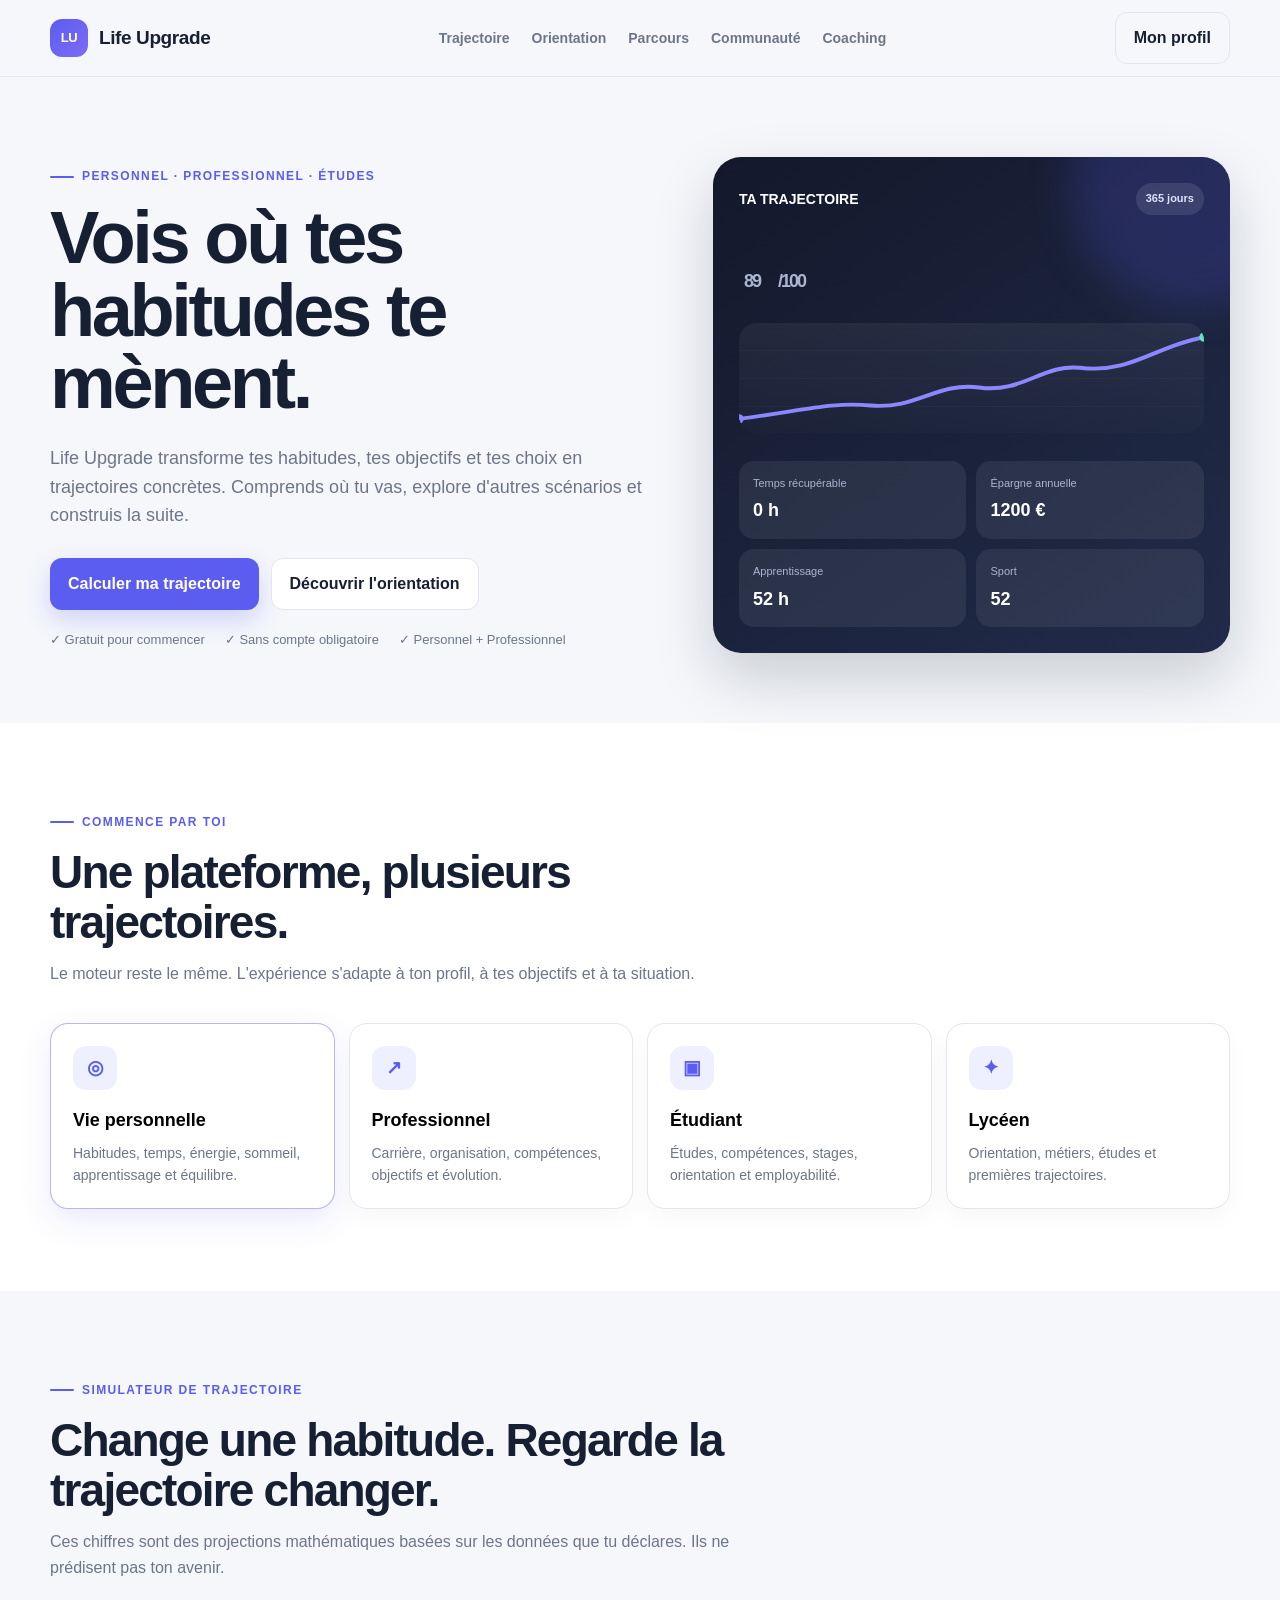
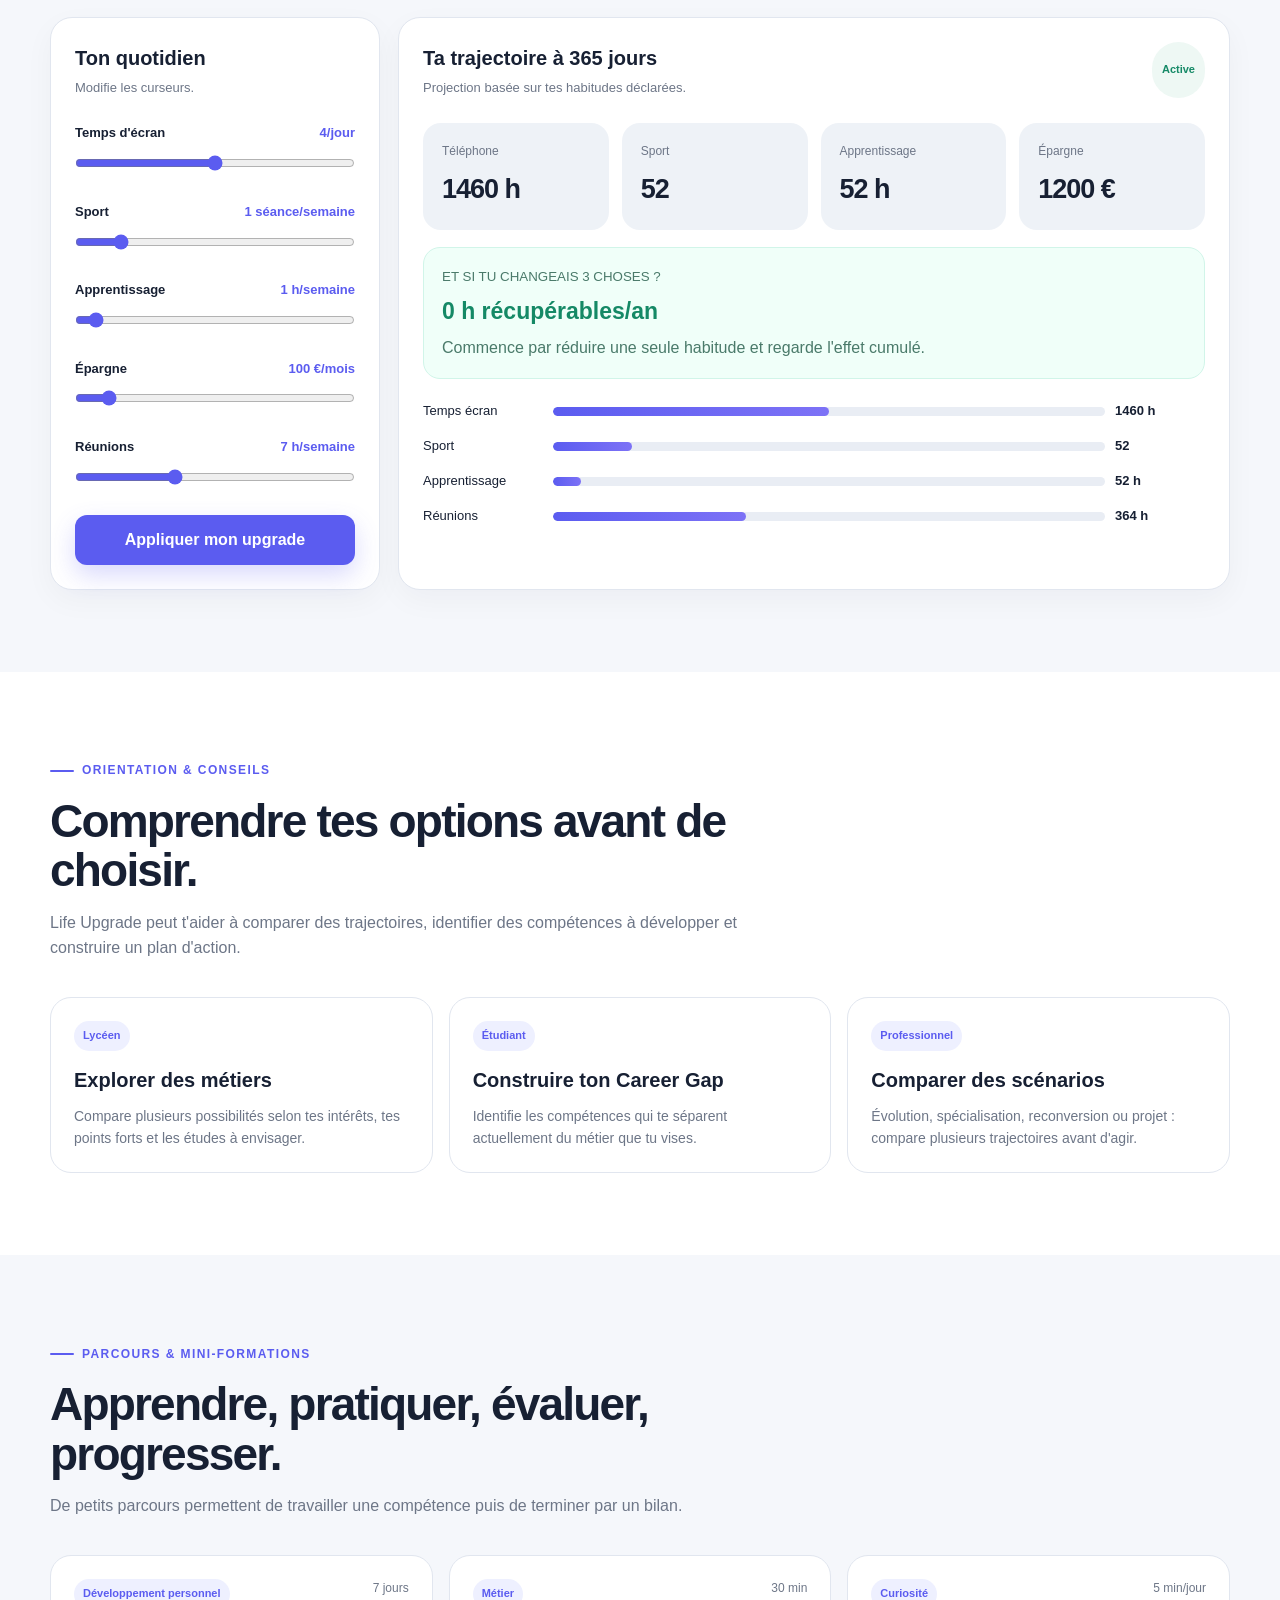
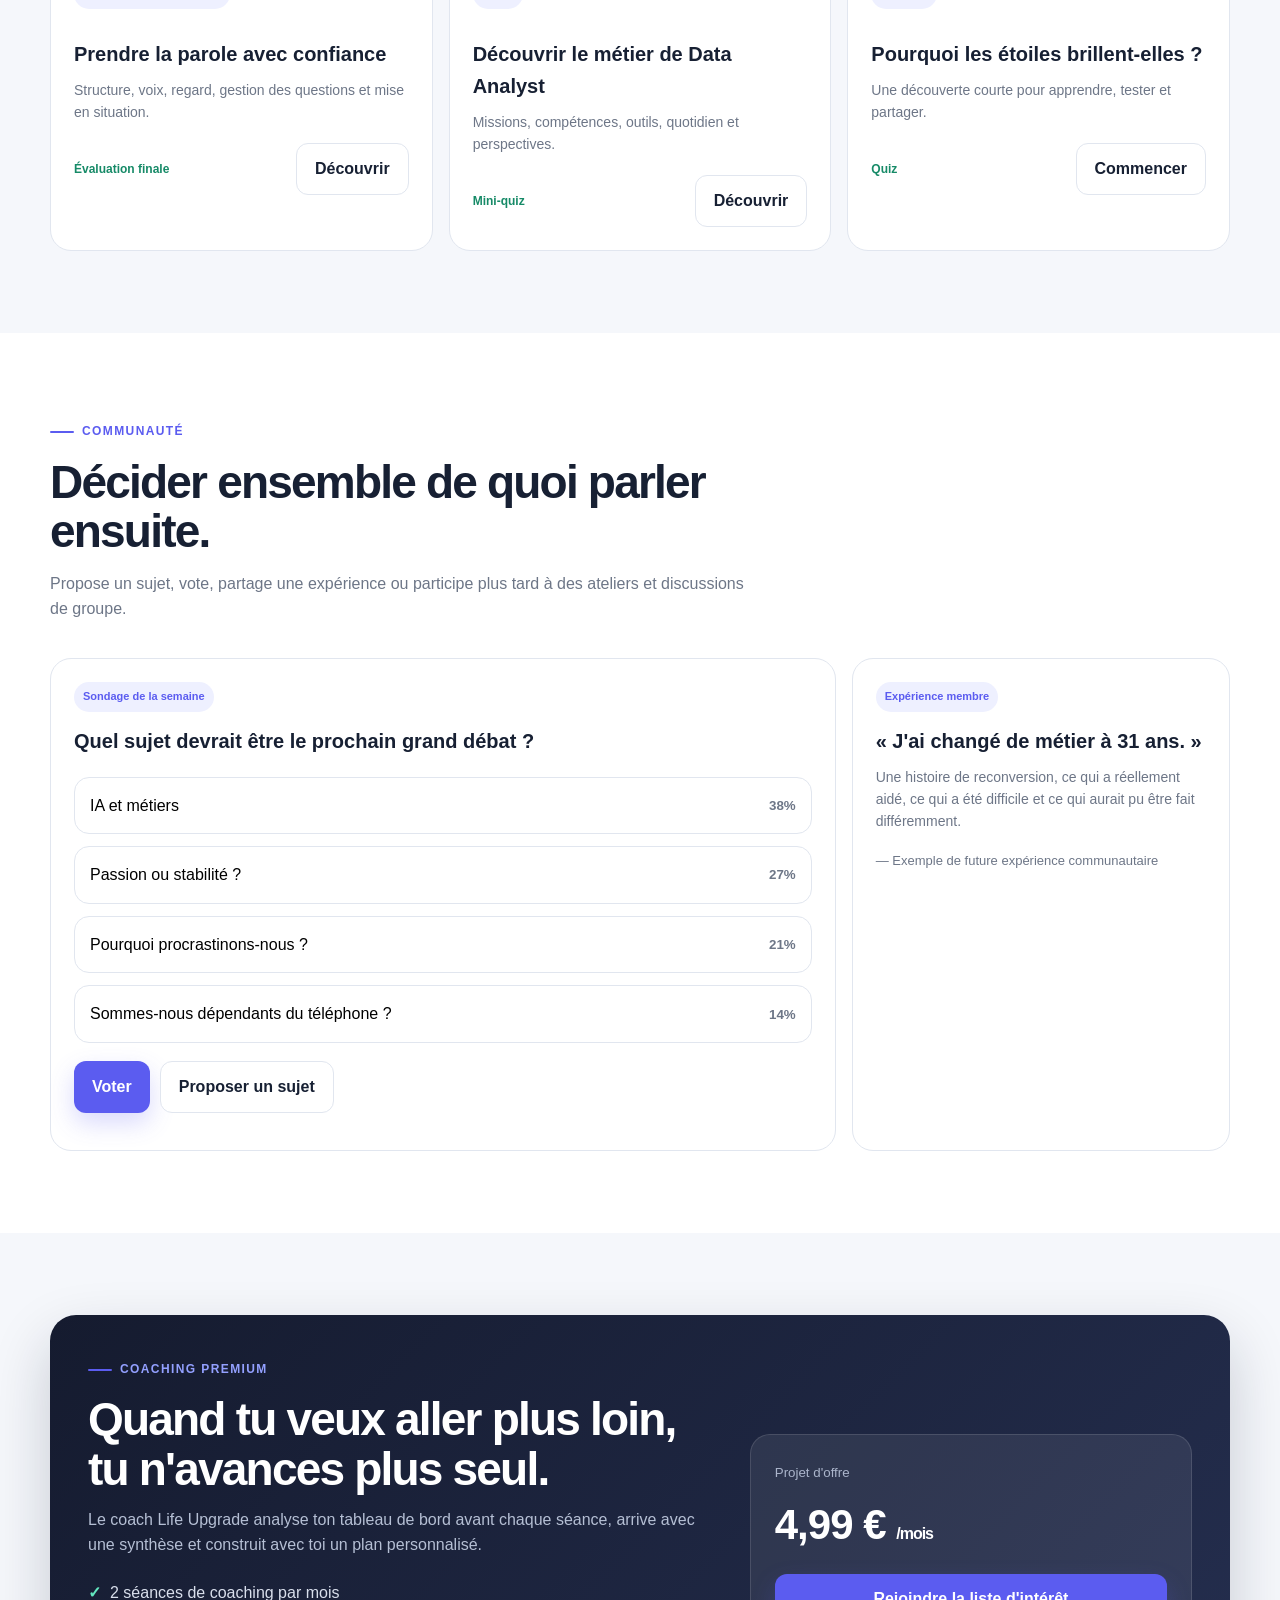
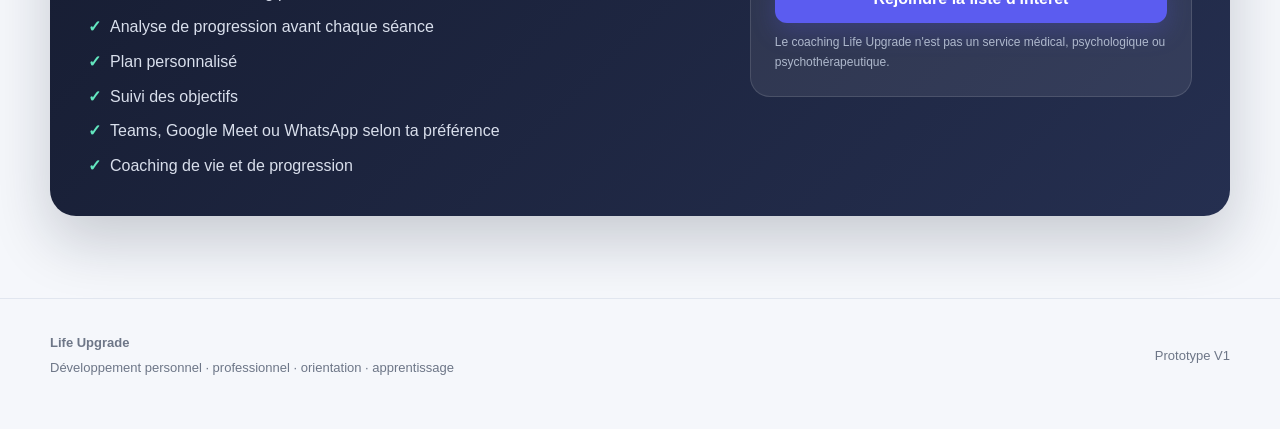
==== index.html @ 163feed8 "Create Life Upgrade website" ====
<!DOCTYPE html>
<html lang="fr">
<head>
  <meta charset="UTF-8">
  <meta name="viewport" content="width=device-width, initial-scale=1.0">

  <title>Life Upgrade — Ta trajectoire commence maintenant</title>
  <meta
    name="description"
    content="Life Upgrade : développement personnel, professionnel, orientation, apprentissage et trajectoire de vie."
  >

  <style>
    :root {
      --bg: #f5f7fb;
      --surface: #ffffff;
      --surface-2: #eef2f7;
      --text: #172033;
      --muted: #6d7687;
      --primary: #5b5cf0;
      --primary-dark: #4546d8;
      --accent: #21c69a;
      --border: #e1e6ef;
      --shadow: 0 18px 50px rgba(20, 31, 56, 0.08);
      --radius: 22px;
      --max: 1180px;
    }

    * {
      box-sizing: border-box;
      margin: 0;
      padding: 0;
    }

    html {
      scroll-behavior: smooth;
    }

    body {
      font-family: Inter, Arial, sans-serif;
      color: var(--text);
      background: var(--bg);
      line-height: 1.6;
    }

    a {
      color: inherit;
      text-decoration: none;
    }

    button,
    input {
      font: inherit;
    }

    button {
      cursor: pointer;
    }

    .container {
      width: min(100% - 32px, var(--max));
      margin: 0 auto;
    }

    .topbar {
      position: sticky;
      top: 0;
      z-index: 50;
      backdrop-filter: blur(16px);
      background: rgba(245, 247, 251, 0.9);
      border-bottom: 1px solid rgba(225, 230, 239, 0.9);
    }

    .topbar-inner {
      min-height: 76px;
      display: flex;
      align-items: center;
      justify-content: space-between;
      gap: 24px;
    }

    .brand {
      display: flex;
      align-items: center;
      gap: 11px;
      font-weight: 800;
      font-size: 19px;
      letter-spacing: -0.4px;
      white-space: nowrap;
    }

    .brand-mark {
      width: 38px;
      height: 38px;
      border-radius: 12px;
      display: grid;
      place-items: center;
      color: white;
      background: linear-gradient(135deg, var(--primary), #7e6cf4);
      font-size: 13px;
      font-weight: 800;
    }

    .nav {
      display: flex;
      align-items: center;
      gap: 22px;
      color: var(--muted);
      font-size: 14px;
      font-weight: 600;
    }

    .nav a:hover {
      color: var(--text);
    }

    .button {
      border: 0;
      border-radius: 12px;
      padding: 12px 18px;
      font-weight: 700;
      transition: transform .2s, box-shadow .2s, background .2s;
    }

    .button:hover {
      transform: translateY(-1px);
    }

    .button-primary {
      background: var(--primary);
      color: white;
      box-shadow: 0 10px 25px rgba(91, 92, 240, .23);
    }

    .button-primary:hover {
      background: var(--primary-dark);
    }

    .button-secondary {
      background: white;
      border: 1px solid var(--border);
      color: var(--text);
    }

    .button-ghost {
      background: transparent;
      color: var(--text);
      border: 1px solid var(--border);
    }

    .hero {
      padding: 80px 0 70px;
    }

    .hero-grid {
      display: grid;
      grid-template-columns: 1.08fr .92fr;
      gap: 56px;
      align-items: center;
    }

    .eyebrow {
      display: inline-flex;
      align-items: center;
      gap: 8px;
      font-size: 12px;
      font-weight: 800;
      letter-spacing: 1.4px;
      color: var(--primary);
      margin-bottom: 16px;
    }

    .eyebrow::before {
      content: "";
      width: 24px;
      height: 2px;
      border-radius: 99px;
      background: var(--primary);
    }

    h1 {
      font-size: clamp(42px, 6vw, 74px);
      line-height: .98;
      letter-spacing: -3.4px;
      max-width: 780px;
      margin-bottom: 24px;
    }

    .hero-text {
      font-size: 18px;
      color: var(--muted);
      max-width: 650px;
      margin-bottom: 28px;
    }

    .hero-actions {
      display: flex;
      flex-wrap: wrap;
      gap: 12px;
      margin-bottom: 20px;
    }

    .hero-note {
      display: flex;
      flex-wrap: wrap;
      gap: 14px 20px;
      color: var(--muted);
      font-size: 13px;
    }

    .hero-card {
      background: linear-gradient(145deg, #13192b, #212b49);
      border-radius: 28px;
      padding: 26px;
      color: white;
      box-shadow: 0 25px 60px rgba(10, 16, 35, .18);
      position: relative;
      overflow: hidden;
    }

    .hero-card::after {
      content: "";
      position: absolute;
      width: 240px;
      height: 240px;
      right: -80px;
      top: -90px;
      border-radius: 50%;
      background: rgba(91, 92, 240, .2);
      filter: blur(20px);
    }

    .hero-card-top {
      display: flex;
      align-items: center;
      justify-content: space-between;
      margin-bottom: 26px;
      position: relative;
      z-index: 2;
    }

    .hero-card-title {
      font-size: 14px;
      font-weight: 700;
    }

    .badge {
      display: inline-flex;
      align-items: center;
      border-radius: 999px;
      padding: 7px 10px;
      font-size: 11px;
      font-weight: 800;
      background: rgba(255,255,255,.1);
      color: #dce3ff;
    }

    .trajectory-score {
      font-size: 54px;
      line-height: 1;
      font-weight: 800;
      letter-spacing: -2px;
      position: relative;
      z-index: 2;
    }

    .trajectory-score span {
      font-size: 18px;
      color: #aab5cf;
      margin-left: 5px;
    }

    .trajectory-line {
      height: 110px;
      margin: 28px 0;
      border-radius: 18px;
      background:
        linear-gradient(180deg, rgba(255,255,255,.06), rgba(255,255,255,.015)),
        repeating-linear-gradient(
          to bottom,
          transparent 0,
          transparent 27px,
          rgba(255,255,255,.05) 28px
        );
      position: relative;
      overflow: hidden;
    }

    .trajectory-svg {
      width: 100%;
      height: 100%;
    }

    .hero-metrics {
      display: grid;
      grid-template-columns: repeat(2, 1fr);
      gap: 10px;
      position: relative;
      z-index: 2;
    }

    .hero-metric {
      border-radius: 15px;
      background: rgba(255,255,255,.07);
      padding: 14px;
    }

    .hero-metric span {
      display: block;
      color: #aab5cf;
      font-size: 11px;
      margin-bottom: 4px;
    }

    .hero-metric strong {
      font-size: 18px;
    }

    section {
      padding: 82px 0;
    }

    section:nth-of-type(even) {
      background: var(--surface);
    }

    .section-title {
      max-width: 720px;
      margin-bottom: 36px;
    }

    h2 {
      font-size: clamp(30px, 4vw, 46px);
      letter-spacing: -1.8px;
      line-height: 1.08;
      margin-bottom: 14px;
    }

    .section-text {
      color: var(--muted);
      max-width: 710px;
    }

    .profile-grid {
      display: grid;
      grid-template-columns: repeat(4, 1fr);
      gap: 14px;
    }

    .profile {
      border: 1px solid var(--border);
      background: white;
      border-radius: 18px;
      padding: 22px;
      text-align: left;
      transition: .2s;
      box-shadow: 0 10px 25px rgba(20, 31, 56, 0.03);
    }

    .profile:hover {
      transform: translateY(-3px);
      box-shadow: var(--shadow);
    }

    .profile.active {
      border-color: rgba(91,92,240,.45);
      box-shadow: 0 12px 32px rgba(91,92,240,.12);
    }

    .profile-icon {
      width: 44px;
      height: 44px;
      border-radius: 13px;
      background: #eef0ff;
      display: grid;
      place-items: center;
      margin-bottom: 16px;
      color: var(--primary);
      font-weight: 800;
      font-size: 19px;
    }

    .profile h3 {
      margin-bottom: 7px;
      font-size: 18px;
    }

    .profile p {
      color: var(--muted);
      font-size: 14px;
    }

    .simulator {
      display: grid;
      grid-template-columns: 330px 1fr;
      gap: 18px;
    }

    .panel {
      background: white;
      border: 1px solid var(--border);
      border-radius: 22px;
      box-shadow: 0 10px 30px rgba(20, 31, 56, .04);
    }

    .panel-padding {
      padding: 24px;
    }

    .panel-title {
      display: flex;
      justify-content: space-between;
      gap: 15px;
      margin-bottom: 25px;
    }

    .panel-title h3 {
      font-size: 20px;
      margin-bottom: 4px;
    }

    .panel-title p {
      font-size: 13px;
      color: var(--muted);
    }

    .control {
      margin-bottom: 23px;
    }

    .control label {
      display: flex;
      justify-content: space-between;
      gap: 10px;
      font-size: 13px;
      font-weight: 700;
      margin-bottom: 9px;
    }

    .control-value {
      color: var(--primary);
    }

    input[type="range"] {
      width: 100%;
      accent-color: var(--primary);
    }

    .dashboard-grid {
      display: grid;
      grid-template-columns: repeat(4, 1fr);
      gap: 13px;
    }

    .stat-card {
      border-radius: 18px;
      background: var(--surface-2);
      padding: 19px;
    }

    .stat-card span {
      display: block;
      color: var(--muted);
      font-size: 12px;
      margin-bottom: 6px;
    }

    .stat-card strong {
      font-size: 27px;
      letter-spacing: -1px;
    }

    .scenario-box {
      margin-top: 17px;
      padding: 18px;
      border-radius: 17px;
      background: #f0fff9;
      border: 1px solid #d1f5e9;
    }

    .scenario-box small {
      color: #4a7a6a;
      display: block;
      margin-bottom: 6px;
    }

    .scenario-box strong {
      font-size: 23px;
      color: #158966;
    }

    .bar-list {
      margin-top: 22px;
      display: grid;
      gap: 14px;
    }

    .bar-item {
      display: grid;
      grid-template-columns: 120px 1fr 90px;
      align-items: center;
      gap: 10px;
      font-size: 13px;
    }

    .bar-bg {
      height: 9px;
      border-radius: 99px;
      background: #e9edf4;
      overflow: hidden;
    }

    .bar-fill {
      height: 100%;
      width: 0;
      border-radius: inherit;
      background: linear-gradient(90deg, var(--primary), #7d72f6);
      transition: width .25s;
    }

    .feature-grid,
    .course-grid,
    .community-grid {
      display: grid;
      grid-template-columns: repeat(3, 1fr);
      gap: 16px;
    }

    .feature,
    .course,
    .community-card {
      background: white;
      border: 1px solid var(--border);
      border-radius: 21px;
      padding: 23px;
    }

    .feature h3,
    .course h3,
    .community-card h3 {
      margin-bottom: 9px;
      font-size: 20px;
    }

    .feature p,
    .course p,
    .community-card p {
      color: var(--muted);
      font-size: 14px;
    }

    .tag {
      display: inline-flex;
      padding: 6px 9px;
      border-radius: 999px;
      font-size: 11px;
      font-weight: 800;
      color: var(--primary);
      background: #eef0ff;
      margin-bottom: 13px;
    }

    .course-top {
      display: flex;
      justify-content: space-between;
      gap: 10px;
      margin-bottom: 16px;
    }

    .course-time {
      color: var(--muted);
      font-size: 12px;
    }

    .course-bottom {
      margin-top: 20px;
      display: flex;
      justify-content: space-between;
      align-items: center;
      gap: 10px;
    }

    .course-status {
      color: #168a67;
      font-size: 12px;
      font-weight: 700;
    }

    .poll {
      display: grid;
      gap: 12px;
      margin-top: 20px;
    }

    .poll-option {
      border: 1px solid var(--border);
      background: white;
      padding: 15px;
      border-radius: 15px;
      display: flex;
      align-items: center;
      justify-content: space-between;
      gap: 15px;
      text-align: left;
    }

    .poll-option:hover,
    .poll-option.selected {
      border-color: var(--primary);
      background: #f7f7ff;
    }

    .poll-option small {
      color: var(--muted);
      font-weight: 700;
    }

    .community-grid {
      grid-template-columns: 1.35fr .65fr;
    }

    .premium {
      background: linear-gradient(135deg, #151b2f, #252f50);
      color: white;
      border-radius: 26px;
      padding: 38px;
      box-shadow: 0 25px 60px rgba(16, 24, 44, .2);
    }

    .premium-grid {
      display: grid;
      grid-template-columns: 1fr .7fr;
      gap: 30px;
      align-items: center;
    }

    .premium h2 {
      margin-bottom: 12px;
    }

    .premium p {
      color: #b5bfd4;
      max-width: 690px;
    }

    .premium-list {
      margin-top: 22px;
      display: grid;
      gap: 9px;
      list-style: none;
      color: #d9dfec;
    }

    .premium-list li::before {
      content: "✓";
      margin-right: 9px;
      color: #63e7bf;
      font-weight: 800;
    }

    .price-card {
      background: rgba(255,255,255,.08);
      border: 1px solid rgba(255,255,255,.12);
      border-radius: 20px;
      padding: 24px;
    }

    .price-card small {
      color: #abb5cb;
    }

    .price-card strong {
      display: block;
      font-size: 42px;
      letter-spacing: -1px;
      margin: 6px 0 16px;
    }

    .price-note {
      color: #aeb8cc;
      font-size: 12px;
      margin-top: 10px;
    }

    .footer {
      padding: 34px 0 50px;
      border-top: 1px solid var(--border);
      color: var(--muted);
      font-size: 13px;
    }

    .footer-inner {
      display: flex;
      justify-content: space-between;
      gap: 20px;
      align-items: center;
    }

    .modal {
      position: fixed;
      inset: 0;
      background: rgba(11,16,32,.52);
      display: none;
      align-items: center;
      justify-content: center;
      padding: 20px;
      z-index: 100;
    }

    .modal.open {
      display: flex;
    }

    .modal-card {
      background: white;
      max-width: 560px;
      width: 100%;
      border-radius: 24px;
      padding: 28px;
      box-shadow: 0 25px 80px rgba(0,0,0,.2);
    }

    .modal-card h3 {
      font-size: 28px;
      margin-bottom: 10px;
    }

    .modal-card p {
      color: var(--muted);
    }

    .modal-actions {
      display: flex;
      gap: 10px;
      margin-top: 20px;
      flex-wrap: wrap;
    }

    .hidden {
      display: none !important;
    }

    @media (max-width: 980px) {
      .nav {
        display: none;
      }

      .hero-grid,
      .premium-grid,
      .simulator,
      .community-grid {
        grid-template-columns: 1fr;
      }

      .profile-grid {
        grid-template-columns: repeat(2, 1fr);
      }

      .dashboard-grid,
      .feature-grid,
      .course-grid {
        grid-template-columns: repeat(2, 1fr);
      }
    }

    @media (max-width: 640px) {
      .container {
        width: min(100% - 22px, var(--max));
      }

      .topbar-inner {
        min-height: 68px;
      }

      .topbar .button {
        display: none;
      }

      .hero {
        padding-top: 50px;
      }

      h1 {
        font-size: 43px;
        letter-spacing: -2.4px;
      }

      section {
        padding: 58px 0;
      }

      .profile-grid,
      .dashboard-grid,
      .feature-grid,
      .course-grid {
        grid-template-columns: 1fr;
      }

      .bar-item {
        grid-template-columns: 90px 1fr 68px;
      }

      .footer-inner {
        flex-direction: column;
        align-items: flex-start;
      }
    }
  </style>
</head>

<body>

  <header class="topbar">
    <div class="container topbar-inner">
      <a href="#accueil" class="brand">
        <span class="brand-mark">LU</span>
        <span>Life Upgrade</span>
      </a>

      <nav class="nav">
        <a href="#trajectoire">Trajectoire</a>
        <a href="#orientation">Orientation</a>
        <a href="#parcours">Parcours</a>
        <a href="#communaute">Communauté</a>
        <a href="#coaching">Coaching</a>
      </nav>

      <button class="button button-ghost" id="profileButton">
        Mon profil
      </button>
    </div>
  </header>

  <main>

    <!-- HERO -->
    <section class="hero" id="accueil">
      <div class="container hero-grid">

        <div>
          <div class="eyebrow">PERSONNEL · PROFESSIONNEL · ÉTUDES</div>

          <h1>
            Vois où tes habitudes te mènent.
          </h1>

          <p class="hero-text">
            Life Upgrade transforme tes habitudes, tes objectifs et tes choix
            en trajectoires concrètes. Comprends où tu vas, explore d'autres
            scénarios et construis la suite.
          </p>

          <div class="hero-actions">
            <button class="button button-primary" data-scroll="#trajectoire">
              Calculer ma trajectoire
            </button>

            <button class="button button-secondary" data-scroll="#orientation">
              Découvrir l'orientation
            </button>
          </div>

          <div class="hero-note">
            <span>✓ Gratuit pour commencer</span>
            <span>✓ Sans compte obligatoire</span>
            <span>✓ Personnel + Professionnel</span>
          </div>
        </div>

        <div class="hero-card">

          <div class="hero-card-top">
            <span class="hero-card-title">TA TRAJECTOIRE</span>
            <span class="badge">365 jours</span>
          </div>

          <div class="trajectory-score">
            <span id="heroScore">72</span>
            <span>/100</span>
          </div>

          <div class="trajectory-line">
            <svg class="trajectory-svg" viewBox="0 0 600 140" preserveAspectRatio="none">
              <path
                d="M0 122 C80 112 120 100 170 105 C230 110 255 75 310 82 C365 90 392 52 440 57 C505 65 540 28 600 18"
                fill="none"
                stroke="#8b87ff"
                stroke-width="5"
                stroke-linecap="round"
              />
              <circle cx="0" cy="122" r="6" fill="#8b87ff"/>
              <circle cx="600" cy="18" r="6" fill="#63e7bf"/>
            </svg>
          </div>

          <div class="hero-metrics">
            <div class="hero-metric">
              <span>Temps récupérable</span>
              <strong id="heroHours">0 h</strong>
            </div>

            <div class="hero-metric">
              <span>Épargne annuelle</span>
              <strong id="heroSavings">0 €</strong>
            </div>

            <div class="hero-metric">
              <span>Apprentissage</span>
              <strong id="heroLearning">0 h</strong>
            </div>

            <div class="hero-metric">
              <span>Sport</span>
              <strong id="heroSport">0</strong>
            </div>
          </div>

        </div>

      </div>
    </section>

    <!-- PROFILS -->
    <section>
      <div class="container">

        <div class="section-title">
          <div class="eyebrow">COMMENCE PAR TOI</div>

          <h2>
            Une plateforme, plusieurs trajectoires.
          </h2>

          <p class="section-text">
            Le moteur reste le même. L'expérience s'adapte à ton profil,
            à tes objectifs et à ta situation.
          </p>
        </div>

        <div class="profile-grid">

          <button class="profile active" data-profile="personal">
            <div class="profile-icon">◎</div>
            <h3>Vie personnelle</h3>
            <p>
              Habitudes, temps, énergie, sommeil, apprentissage et équilibre.
            </p>
          </button>

          <button class="profile" data-profile="professional">
            <div class="profile-icon">↗</div>
            <h3>Professionnel</h3>
            <p>
              Carrière, organisation, compétences, objectifs et évolution.
            </p>
          </button>

          <button class="profile" data-profile="student">
            <div class="profile-icon">▣</div>
            <h3>Étudiant</h3>
            <p>
              Études, compétences, stages, orientation et employabilité.
            </p>
          </button>

          <button class="profile" data-profile="highschool">
            <div class="profile-icon">✦</div>
            <h3>Lycéen</h3>
            <p>
              Orientation, métiers, études et premières trajectoires.
            </p>
          </button>

        </div>

      </div>
    </section>

    <!-- SIMULATEUR -->
    <section id="trajectoire">
      <div class="container">

        <div class="section-title">
          <div class="eyebrow">SIMULATEUR DE TRAJECTOIRE</div>

          <h2>
            Change une habitude. Regarde la trajectoire changer.
          </h2>

          <p class="section-text">
            Ces chiffres sont des projections mathématiques basées sur les
            données que tu déclares. Ils ne prédisent pas ton avenir.
          </p>
        </div>

        <div class="simulator">

          <!-- CONTROLES -->
          <div class="panel panel-padding">

            <div class="panel-title">
              <div>
                <h3>Ton quotidien</h3>
                <p>Modifie les curseurs.</p>
              </div>
            </div>

            <div class="control">
              <label>
                <span>Temps d'écran</span>
                <span class="control-value">
                  <span id="screenValue">4h00</span>/jour
                </span>
              </label>

              <input
                id="screen"
                type="range"
                min="0"
                max="8"
                step="0.25"
                value="4"
              >
            </div>

            <div class="control">
              <label>
                <span>Sport</span>
                <span class="control-value">
                  <span id="sportValue">1</span> séance/semaine
                </span>
              </label>

              <input
                id="sport"
                type="range"
                min="0"
                max="7"
                step="1"
                value="1"
              >
            </div>

            <div class="control">
              <label>
                <span>Apprentissage</span>
                <span class="control-value">
                  <span id="learningValue">1</span> h/semaine
                </span>
              </label>

              <input
                id="learning"
                type="range"
                min="0"
                max="20"
                step="0.5"
                value="1"
              >
            </div>

            <div class="control">
              <label>
                <span>Épargne</span>
                <span class="control-value">
                  <span id="savingValue">100</span> €/mois
                </span>
              </label>

              <input
                id="saving"
                type="range"
                min="0"
                max="1000"
                step="25"
                value="100"
              >
            </div>

            <div class="control">
              <label>
                <span>Réunions</span>
                <span class="control-value">
                  <span id="meetingValue">7</span> h/semaine
                </span>
              </label>

              <input
                id="meeting"
                type="range"
                min="0"
                max="20"
                step="0.5"
                value="7"
              >
            </div>

            <button class="button button-primary" style="width:100%;" id="upgradeButton">
              Appliquer mon upgrade
            </button>

          </div>

          <!-- RESULTATS -->
          <div class="panel panel-padding">

            <div class="panel-title">
              <div>
                <h3>Ta trajectoire à 365 jours</h3>
                <p id="profileMessage">
                  Projection basée sur tes habitudes déclarées.
                </p>
              </div>

              <span class="badge" style="background:#eef8f4;color:#168a67;">
                Active
              </span>
            </div>

            <div class="dashboard-grid">

              <div class="stat-card">
                <span>Téléphone</span>
                <strong id="phoneTotal">0 h</strong>
              </div>

              <div class="stat-card">
                <span>Sport</span>
                <strong id="sportTotal">0</strong>
              </div>

              <div class="stat-card">
                <span>Apprentissage</span>
                <strong id="learningTotal">0 h</strong>
              </div>

              <div class="stat-card">
                <span>Épargne</span>
                <strong id="savingTotal">0 €</strong>
              </div>

            </div>

            <div class="scenario-box">
              <small>ET SI TU CHANGEAIS 3 CHOSES ?</small>
              <strong id="recoveredHours">0 h récupérables/an</strong>
              <p id="scenarioText" style="margin-top:5px;color:#4a7a6a;">
                Compare ensuite avec un scénario d'upgrade.
              </p>
            </div>

            <div class="bar-list">

              <div class="bar-item">
                <span>Temps écran</span>
                <div class="bar-bg">
                  <div class="bar-fill" id="phoneBar"></div>
                </div>
                <strong id="phoneBarLabel">0 h</strong>
              </div>

              <div class="bar-item">
                <span>Sport</span>
                <div class="bar-bg">
                  <div class="bar-fill" id="sportBar"></div>
                </div>
                <strong id="sportBarLabel">0</strong>
              </div>

              <div class="bar-item">
                <span>Apprentissage</span>
                <div class="bar-bg">
                  <div class="bar-fill" id="learningBar"></div>
                </div>
                <strong id="learningBarLabel">0 h</strong>
              </div>

              <div class="bar-item">
                <span>Réunions</span>
                <div class="bar-bg">
                  <div class="bar-fill" id="meetingBar"></div>
                </div>
                <strong id="meetingBarLabel">0 h</strong>
              </div>

            </div>

          </div>

        </div>

      </div>
    </section>

    <!-- ORIENTATION -->
    <section id="orientation">
      <div class="container">

        <div class="section-title">
          <div class="eyebrow">ORIENTATION & CONSEILS</div>

          <h2>
            Comprendre tes options avant de choisir.
          </h2>

          <p class="section-text">
            Life Upgrade peut t'aider à comparer des trajectoires,
            identifier des compétences à développer et construire
            un plan d'action.
          </p>
        </div>

        <div class="feature-grid">

          <article class="feature">
            <span class="tag">Lycéen</span>
            <h3>Explorer des métiers</h3>
            <p>
              Compare plusieurs possibilités selon tes intérêts,
              tes points forts et les études à envisager.
            </p>
          </article>

          <article class="feature">
            <span class="tag">Étudiant</span>
            <h3>Construire ton Career Gap</h3>
            <p>
              Identifie les compétences qui te séparent actuellement
              du métier que tu vises.
            </p>
          </article>

          <article class="feature">
            <span class="tag">Professionnel</span>
            <h3>Comparer des scénarios</h3>
            <p>
              Évolution, spécialisation, reconversion ou projet :
              compare plusieurs trajectoires avant d'agir.
            </p>
          </article>

        </div>

      </div>
    </section>

    <!-- PARCOURS -->
    <section id="parcours">
      <div class="container">

        <div class="section-title">
          <div class="eyebrow">PARCOURS & MINI-FORMATIONS</div>

          <h2>
            Apprendre, pratiquer, évaluer, progresser.
          </h2>

          <p class="section-text">
            De petits parcours permettent de travailler une compétence
            puis de terminer par un bilan.
          </p>
        </div>

        <div class="course-grid">

          <article class="course">
            <div class="course-top">
              <span class="tag">Développement personnel</span>
              <span class="course-time">7 jours</span>
            </div>

            <h3>Prendre la parole avec confiance</h3>

            <p>
              Structure, voix, regard, gestion des questions et mise en situation.
            </p>

            <div class="course-bottom">
              <span class="course-status">Évaluation finale</span>
              <button
                class="button button-secondary course-button"
                data-course="Prendre la parole avec confiance"
              >
                Découvrir
              </button>
            </div>
          </article>

          <article class="course">
            <div class="course-top">
              <span class="tag">Métier</span>
              <span class="course-time">30 min</span>
            </div>

            <h3>Découvrir le métier de Data Analyst</h3>

            <p>
              Missions, compétences, outils, quotidien et perspectives.
            </p>

            <div class="course-bottom">
              <span class="course-status">Mini-quiz</span>
              <button
                class="button button-secondary course-button"
                data-course="Découvrir le métier de Data Analyst"
              >
                Découvrir
              </button>
            </div>
          </article>

          <article class="course">
            <div class="course-top">
              <span class="tag">Curiosité</span>
              <span class="course-time">5 min/jour</span>
            </div>

            <h3>Pourquoi les étoiles brillent-elles ?</h3>

            <p>
              Une découverte courte pour apprendre, tester et partager.
            </p>

            <div class="course-bottom">
              <span class="course-status">Quiz</span>
              <button
                class="button button-secondary course-button"
                data-course="Pourquoi les étoiles brillent-elles ?"
              >
                Commencer
              </button>
            </div>
          </article>

        </div>

      </div>
    </section>

    <!-- COMMUNAUTE -->
    <section id="communaute">
      <div class="container">

        <div class="section-title">
          <div class="eyebrow">COMMUNAUTÉ</div>

          <h2>
            Décider ensemble de quoi parler ensuite.
          </h2>

          <p class="section-text">
            Propose un sujet, vote, partage une expérience ou participe
            plus tard à des ateliers et discussions de groupe.
          </p>
        </div>

        <div class="community-grid">

          <div class="community-card">

            <span class="tag">Sondage de la semaine</span>

            <h3>
              Quel sujet devrait être le prochain grand débat ?
            </h3>

            <div class="poll">

              <button class="poll-option" data-poll="IA et métiers">
                <span>IA et métiers</span>
                <small>38%</small>
              </button>

              <button class="poll-option" data-poll="Passion ou stabilité">
                <span>Passion ou stabilité ?</span>
                <small>27%</small>
              </button>

              <button class="poll-option" data-poll="Pourquoi procrastinons-nous">
                <span>Pourquoi procrastinons-nous ?</span>
                <small>21%</small>
              </button>

              <button class="poll-option" data-poll="Dépendance au téléphone">
                <span>Sommes-nous dépendants du téléphone ?</span>
                <small>14%</small>
              </button>

            </div>

            <div style="margin-top:18px;display:flex;gap:10px;flex-wrap:wrap;">
              <button class="button button-primary" id="voteButton">
                Voter
              </button>

              <button class="button button-secondary" id="suggestButton">
                Proposer un sujet
              </button>
            </div>

            <p id="voteMessage" style="margin-top:14px;color:var(--muted);font-size:13px;"></p>

          </div>

          <div class="community-card">

            <span class="tag">Expérience membre</span>

            <h3>
              « J'ai changé de métier à 31 ans. »
            </h3>

            <p>
              Une histoire de reconversion, ce qui a réellement aidé,
              ce qui a été difficile et ce qui aurait pu être fait différemment.
            </p>

            <div style="margin-top:18px;color:var(--muted);font-size:13px;">
              — Exemple de future expérience communautaire
            </div>

          </div>

        </div>

      </div>
    </section>

    <!-- COACHING -->
    <section id="coaching">
      <div class="container">

        <div class="premium">

          <div class="premium-grid">

            <div>

              <div class="eyebrow" style="color:#93a0ff;">
                COACHING PREMIUM
              </div>

              <h2>
                Quand tu veux aller plus loin, tu n'avances plus seul.
              </h2>

              <p>
                Le coach Life Upgrade analyse ton tableau de bord avant
                chaque séance, arrive avec une synthèse et construit avec
                toi un plan personnalisé.
              </p>

              <ul class="premium-list">
                <li>2 séances de coaching par mois</li>
                <li>Analyse de progression avant chaque séance</li>
                <li>Plan personnalisé</li>
                <li>Suivi des objectifs</li>
                <li>Teams, Google Meet ou WhatsApp selon ta préférence</li>
                <li>Coaching de vie et de progression</li>
              </ul>

            </div>

            <div class="price-card">

              <small>Projet d'offre</small>

              <strong>
                4,99 €
                <span style="font-size:16px;font-weight:600;">/mois</span>
              </strong>

              <button
                class="button button-primary"
                style="width:100%;"
                id="premiumButton"
              >
                Rejoindre la liste d'intérêt
              </button>

              <div class="price-note">
                Le coaching Life Upgrade n'est pas un service médical,
                psychologique ou psychothérapeutique.
              </div>

            </div>

          </div>

        </div>

      </div>
    </section>

  </main>

  <footer class="footer">
    <div class="container footer-inner">
      <div>
        <strong>Life Upgrade</strong>
        <div style="margin-top:4px;">
          Développement personnel · professionnel · orientation · apprentissage
        </div>
      </div>

      <div>
        Prototype V1
      </div>
    </div>
  </footer>

  <!-- MODAL -->
  <div class="modal" id="modal">
    <div class="modal-card">

      <div class="eyebrow">LIFE UPGRADE</div>

      <h3 id="modalTitle">Ton profil</h3>

      <p id="modalText">
        Cette fonctionnalité sera développée dans la prochaine étape.
      </p>

      <div class="modal-actions">

        <button class="button button-primary" id="modalPrimary">
          Compris
        </button>

        <button class="button button-secondary" id="modalClose">
          Fermer
        </button>

      </div>

    </div>
  </div>

  <script>
    // ---------------------------------------
    // LIFE UPGRADE — Prototype V1
    // ---------------------------------------

    const state = {
      profile: "personal",
      selectedPoll: null
    };

    function formatHours(value) {
      return value.toFixed(1).replace(".0", "") + " h";
    }

    function updateSimulator() {
      const screen = Number(document.getElementById("screen").value);
      const sport = Number(document.getElementById("sport").value);
      const learning = Number(document.getElementById("learning").value);
      const saving = Number(document.getElementById("saving").value);
      const meeting = Number(document.getElementById("meeting").value);

      // Annual projections
      const phoneAnnual = screen * 365;
      const sportAnnual = sport * 52;
      const learningAnnual = learning * 52;
      const savingAnnual = saving * 12;
      const meetingAnnual = meeting * 52;

      // A simple internal indicator for prototype purposes.
      const score =
        Math.round(
          100 -
          screen * 4 +
          sport * 2 +
          learning * 1.5 +
          Math.min(saving / 100, 8)
        );

      const safeScore = Math.max(0, Math.min(100, score));

      // Update visible values
      document.getElementById("screenValue").textContent =
        screen.toFixed(2).replace(".00", "");

      document.getElementById("sportValue").textContent = sport;

      document.getElementById("learningValue").textContent =
        learning.toFixed(1).replace(".0", "");

      document.getElementById("savingValue").textContent = saving;

      document.getElementById("meetingValue").textContent =
        meeting.toFixed(1).replace(".0", "");

      document.getElementById("phoneTotal").textContent =
        Math.round(phoneAnnual) + " h";

      document.getElementById("sportTotal").textContent =
        sportAnnual;

      document.getElementById("learningTotal").textContent =
        Math.round(learningAnnual) + " h";

      document.getElementById("savingTotal").textContent =
        Math.round(savingAnnual) + " €";

      // Approximate bars
      document.getElementById("phoneBar").style.width =
        Math.min(100, (screen / 8) * 100) + "%";

      document.getElementById("sportBar").style.width =
        Math.min(100, (sport / 7) * 100) + "%";

      document.getElementById("learningBar").style.width =
        Math.min(100, (learning / 20) * 100) + "%";

      document.getElementById("meetingBar").style.width =
        Math.min(100, (meeting / 20) * 100) + "%";

      document.getElementById("phoneBarLabel").textContent =
        Math.round(phoneAnnual) + " h";

      document.getElementById("sportBarLabel").textContent =
        sportAnnual;

      document.getElementById("learningBarLabel").textContent =
        Math.round(learningAnnual) + " h";

      document.getElementById("meetingBarLabel").textContent =
        Math.round(meetingAnnual) + " h";

      // Simple "time recovered" compared to 4h/day screen time baseline.
      const baselineScreen = 4;
      const recovered = Math.max(
        0,
        (baselineScreen - screen) * 365
      );

      document.getElementById("recoveredHours").textContent =
        Math.round(recovered) + " h récupérables/an";

      let text;

      if (recovered === 0) {
        text =
          "Commence par réduire une seule habitude et regarde l'effet cumulé.";
      } else {
        text =
          "À ce rythme, le temps récupéré pourrait être réalloué à l'apprentissage, au sport, à un projet ou au repos.";
      }

      document.getElementById("scenarioText").textContent = text;

      // Hero
      document.getElementById("heroHours").textContent =
        Math.round(recovered) + " h";

      document.getElementById("heroSavings").textContent =
        Math.round(savingAnnual) + " €";

      document.getElementById("heroLearning").textContent =
        Math.round(learningAnnual) + " h";

      document.getElementById("heroSport").textContent =
        sportAnnual;

      document.getElementById("heroScore").textContent =
        safeScore;
    }

    // Inputs
    [
      "screen",
      "sport",
      "learning",
      "saving",
      "meeting"
    ].forEach(id => {
      document.getElementById(id).addEventListener("input", updateSimulator);
    });

    // Profiles
    document.querySelectorAll(".profile").forEach(card => {
      card.addEventListener("click", () => {
        document.querySelectorAll(".profile").forEach(item => {
          item.classList.remove("active");
        });

        card.classList.add("active");

        state.profile = card.dataset.profile;

        const messages = {
          personal:
            "Ton espace personnel mettra l'accent sur le temps, l'énergie, les habitudes et l'équilibre.",
          professional:
            "Ton espace professionnel mettra l'accent sur la carrière, les compétences et les objectifs.",
          student:
            "Ton espace étudiant mettra l'accent sur les études, les compétences, les stages et l'employabilité.",
          highschool:
            "Ton espace lycéen mettra l'accent sur l'orientation, les métiers et les choix d'études."
        };

        document.getElementById("profileMessage").textContent =
          messages[state.profile];

        window.scrollTo({
          top: document.getElementById("trajectoire").offsetTop - 90,
          behavior: "smooth"
        });
      });
    });

    // Scroll buttons
    document.querySelectorAll("[data-scroll]").forEach(button => {
      button.addEventListener("click", () => {
        const selector = button.dataset.scroll;
        const element = document.querySelector(selector);

        if (element) {
          element.scrollIntoView({
            behavior: "smooth"
          });
        }
      });
    });

    // Upgrade button
    document.getElementById("upgradeButton").addEventListener("click", () => {
      document.getElementById("scenarioText").textContent =
        "Scénario enregistré localement dans cette version prototype. La prochaine version permettra de comparer plusieurs trajectoires.";
    });

    // Poll
    document.querySelectorAll(".poll-option").forEach(option => {
      option.addEventListener("click", () => {
        document.querySelectorAll(".poll-option").forEach(item => {
          item.classList.remove("selected");
        });

        option.classList.add("selected");

        state.selectedPoll = option.dataset.poll;

        document.getElementById("voteMessage").textContent =
          "Sélection : " + state.selectedPoll;
      });
    });

    document.getElementById("voteButton").addEventListener("click", () => {
      if (!state.selectedPoll) {
        document.getElementById("voteMessage").textContent =
          "Choisis d'abord un sujet.";
        return;
      }

      document.getElementById("voteMessage").textContent =
        "Merci ! Ton vote pour « " +
        state.selectedPoll +
        " » est enregistré dans ce prototype.";
    });

    // Modal helpers
    const modal = document.getElementById("modal");
    const modalTitle = document.getElementById("modalTitle");
    const modalText = document.getElementById("modalText");

    function openModal(title, text) {
      modalTitle.textContent = title;
      modalText.textContent = text;
      modal.classList.add("open");
    }

    function closeModal() {
      modal.classList.remove("open");
    }

    document.getElementById("modalClose").addEventListener("click", closeModal);
    document.getElementById("modalPrimary").addEventListener("click", closeModal);

    modal.addEventListener("click", event => {
      if (event.target === modal) {
        closeModal();
      }
    });

    document.getElementById("profileButton").addEventListener("click", () => {
      openModal(
        "Ton profil",
        "L'espace personnel sera développé dans la prochaine étape avec sauvegarde locale, objectifs, parcours et progression."
      );
    });

    document.getElementById("suggestButton").addEventListener("click", () => {
      openModal(
        "Proposer un sujet",
        "La prochaine version permettra de proposer un sujet, puis de le soumettre au vote de la communauté."
      );
    });

    document.getElementById("premiumButton").addEventListener("click", () => {
      openModal(
        "Coaching Premium",
        "Le système de réservation et l'espace coach seront ajoutés après la mise en ligne de la V1 gratuite."
      );
    });

    document.querySelectorAll(".course-button").forEach(button => {
      button.addEventListener("click", () => {
        openModal(
          button.dataset.course,
          "Ce parcours fera partie du moteur de formation Life Upgrade avec modules, exercices, évaluation finale et bilan de progression."
        );
      });
    });

    // Initial render
    updateSimulator();
  </script>

</body>
</html>
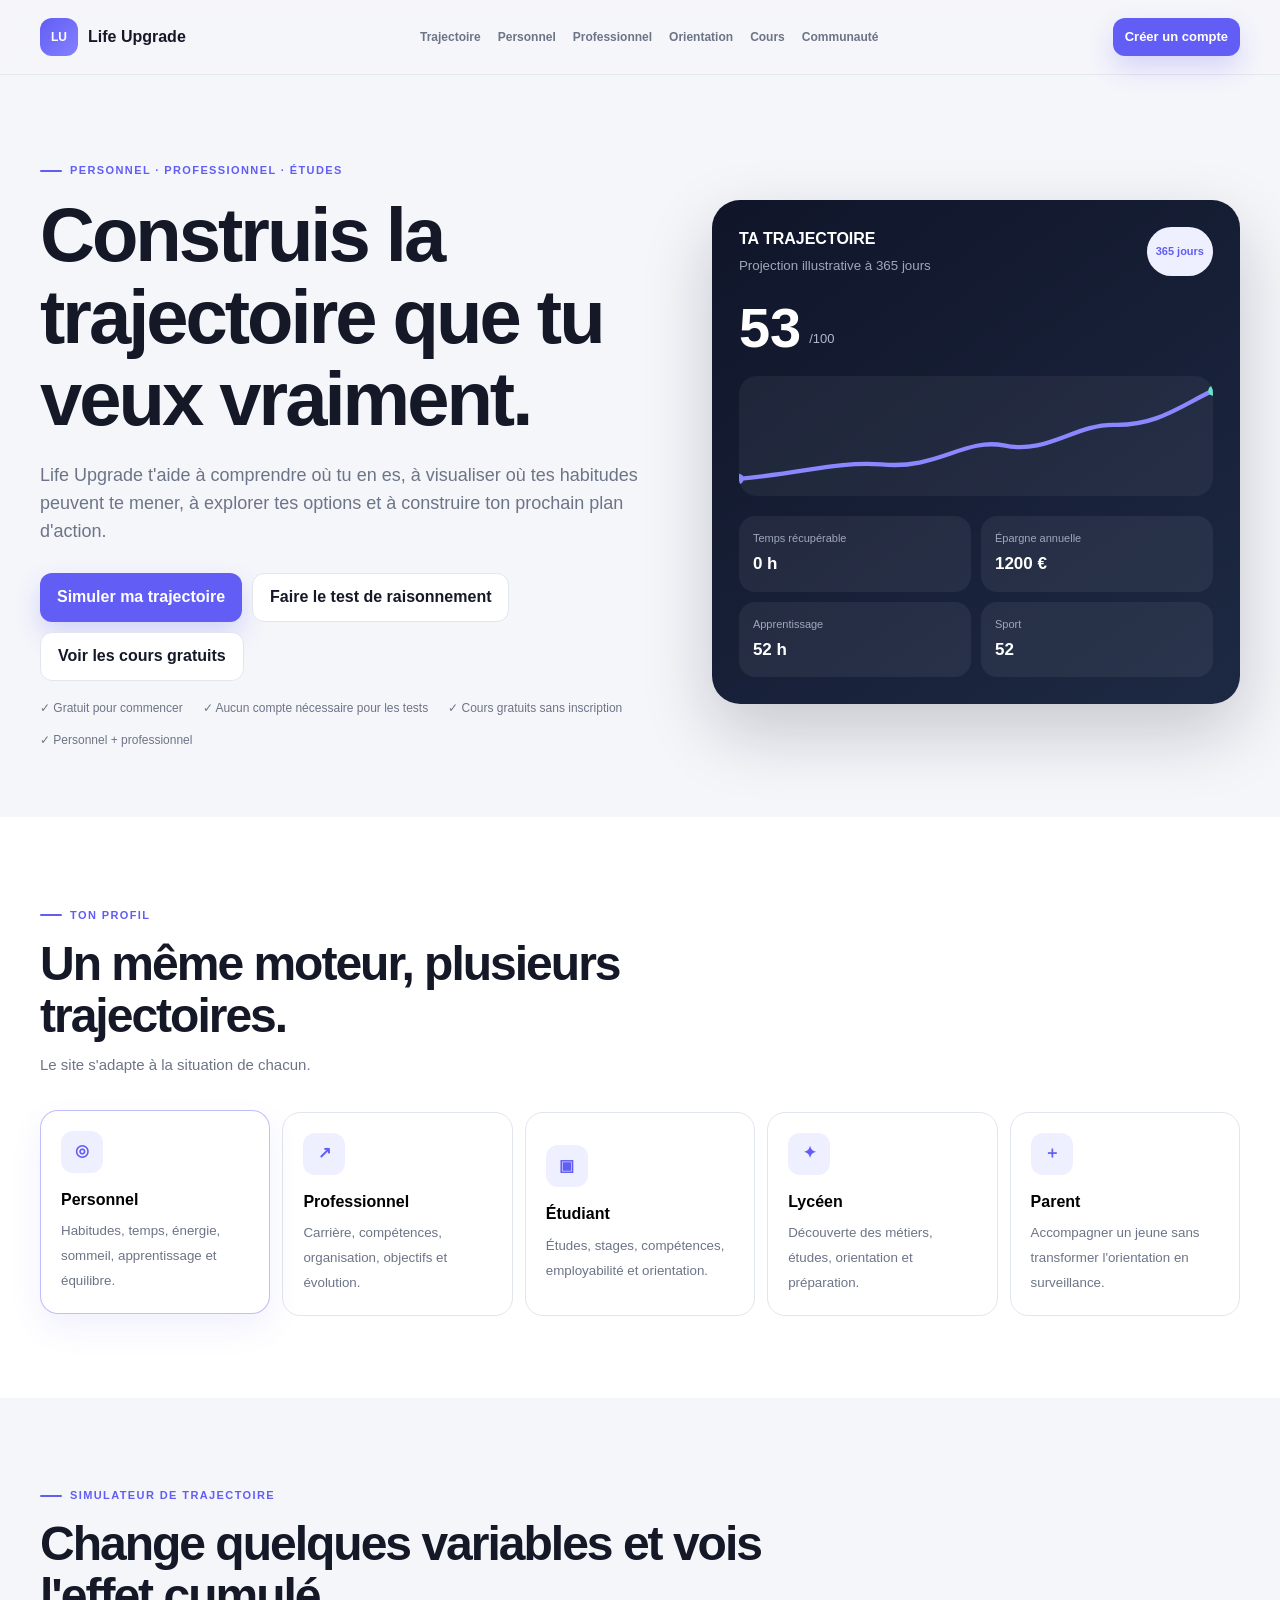
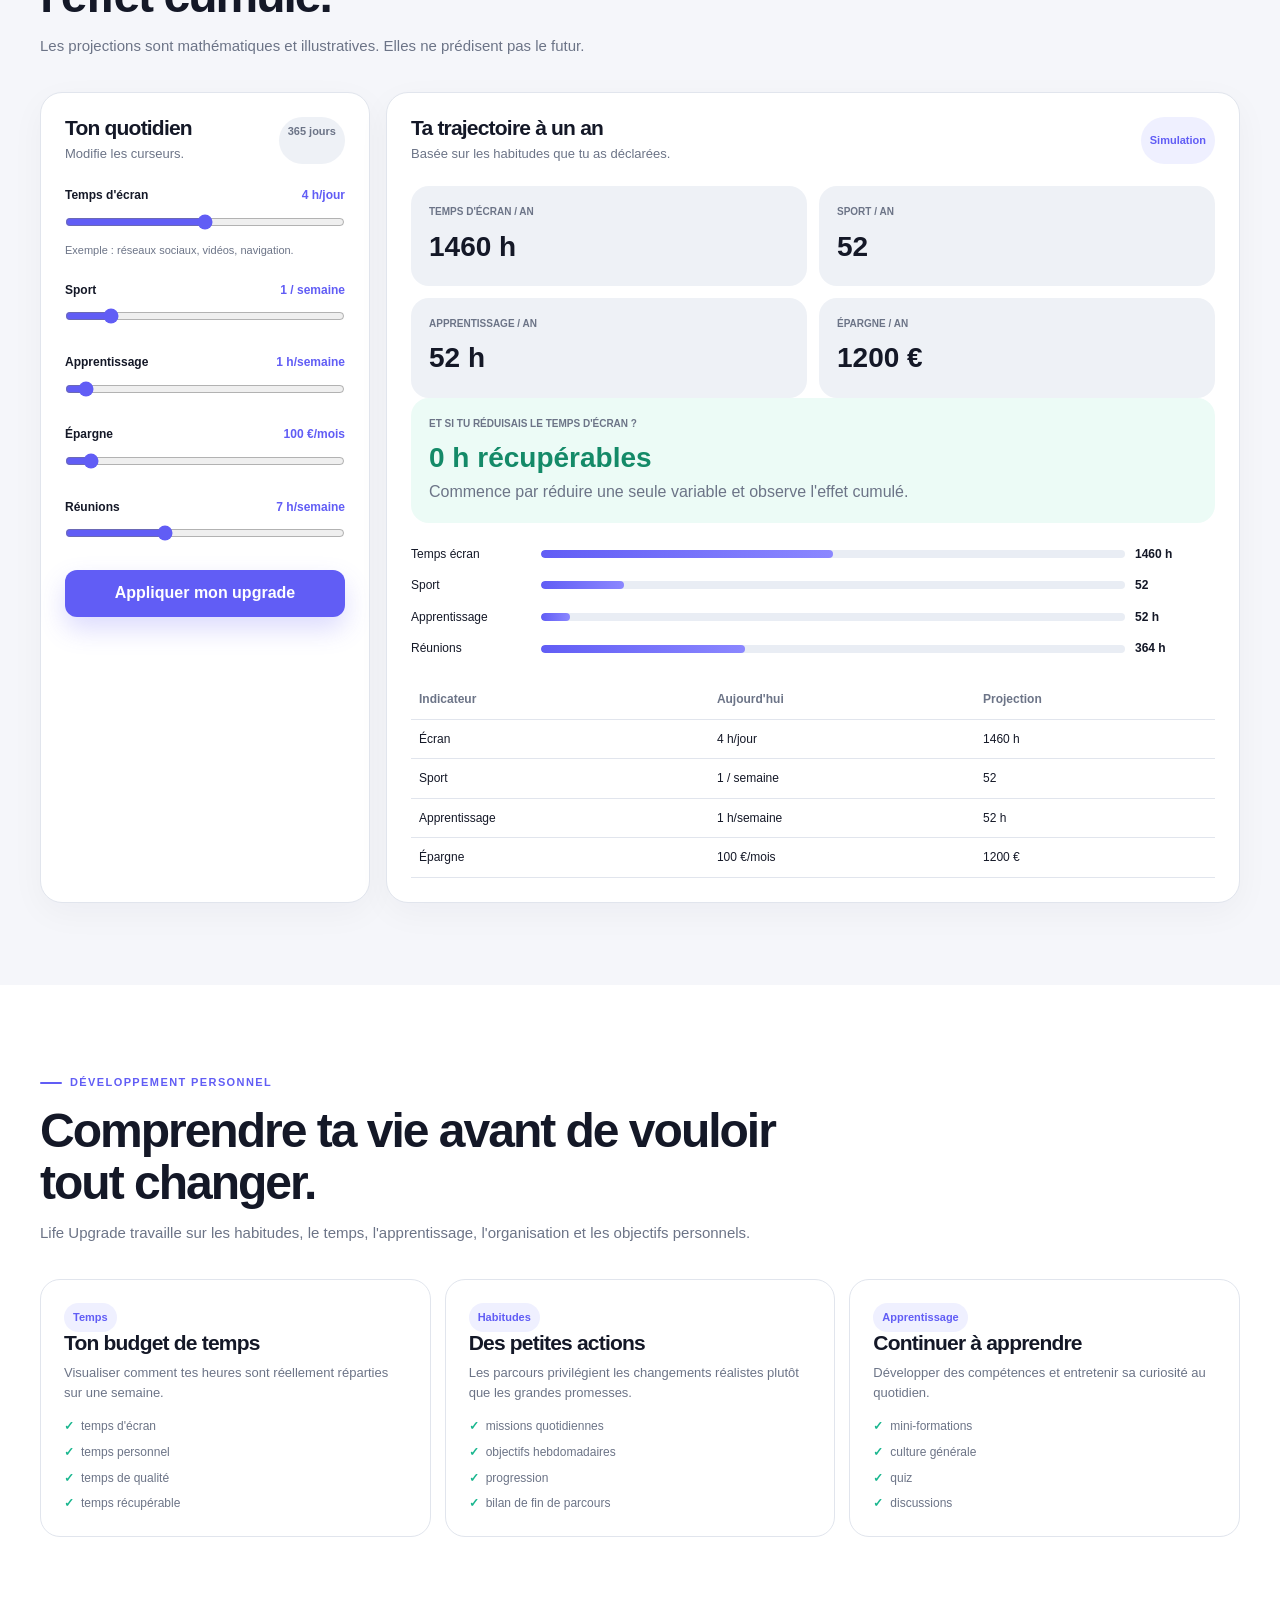
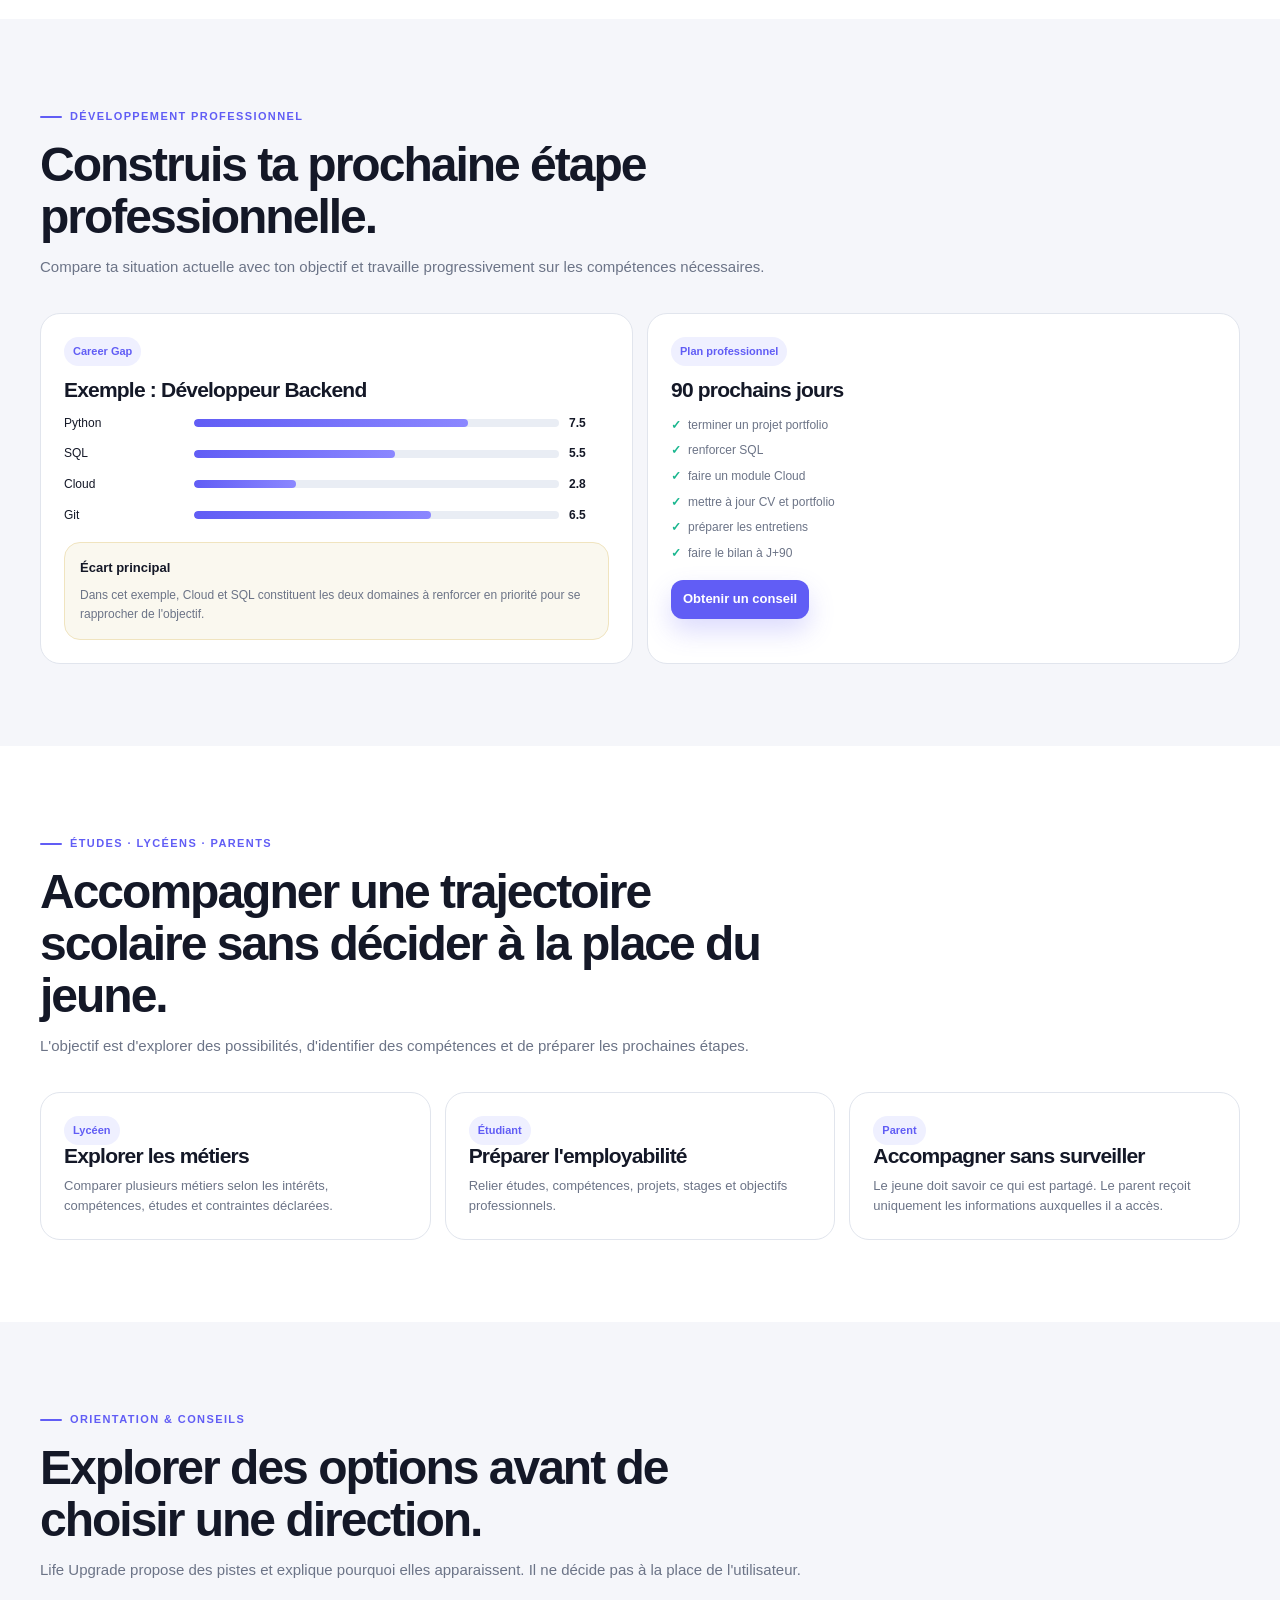
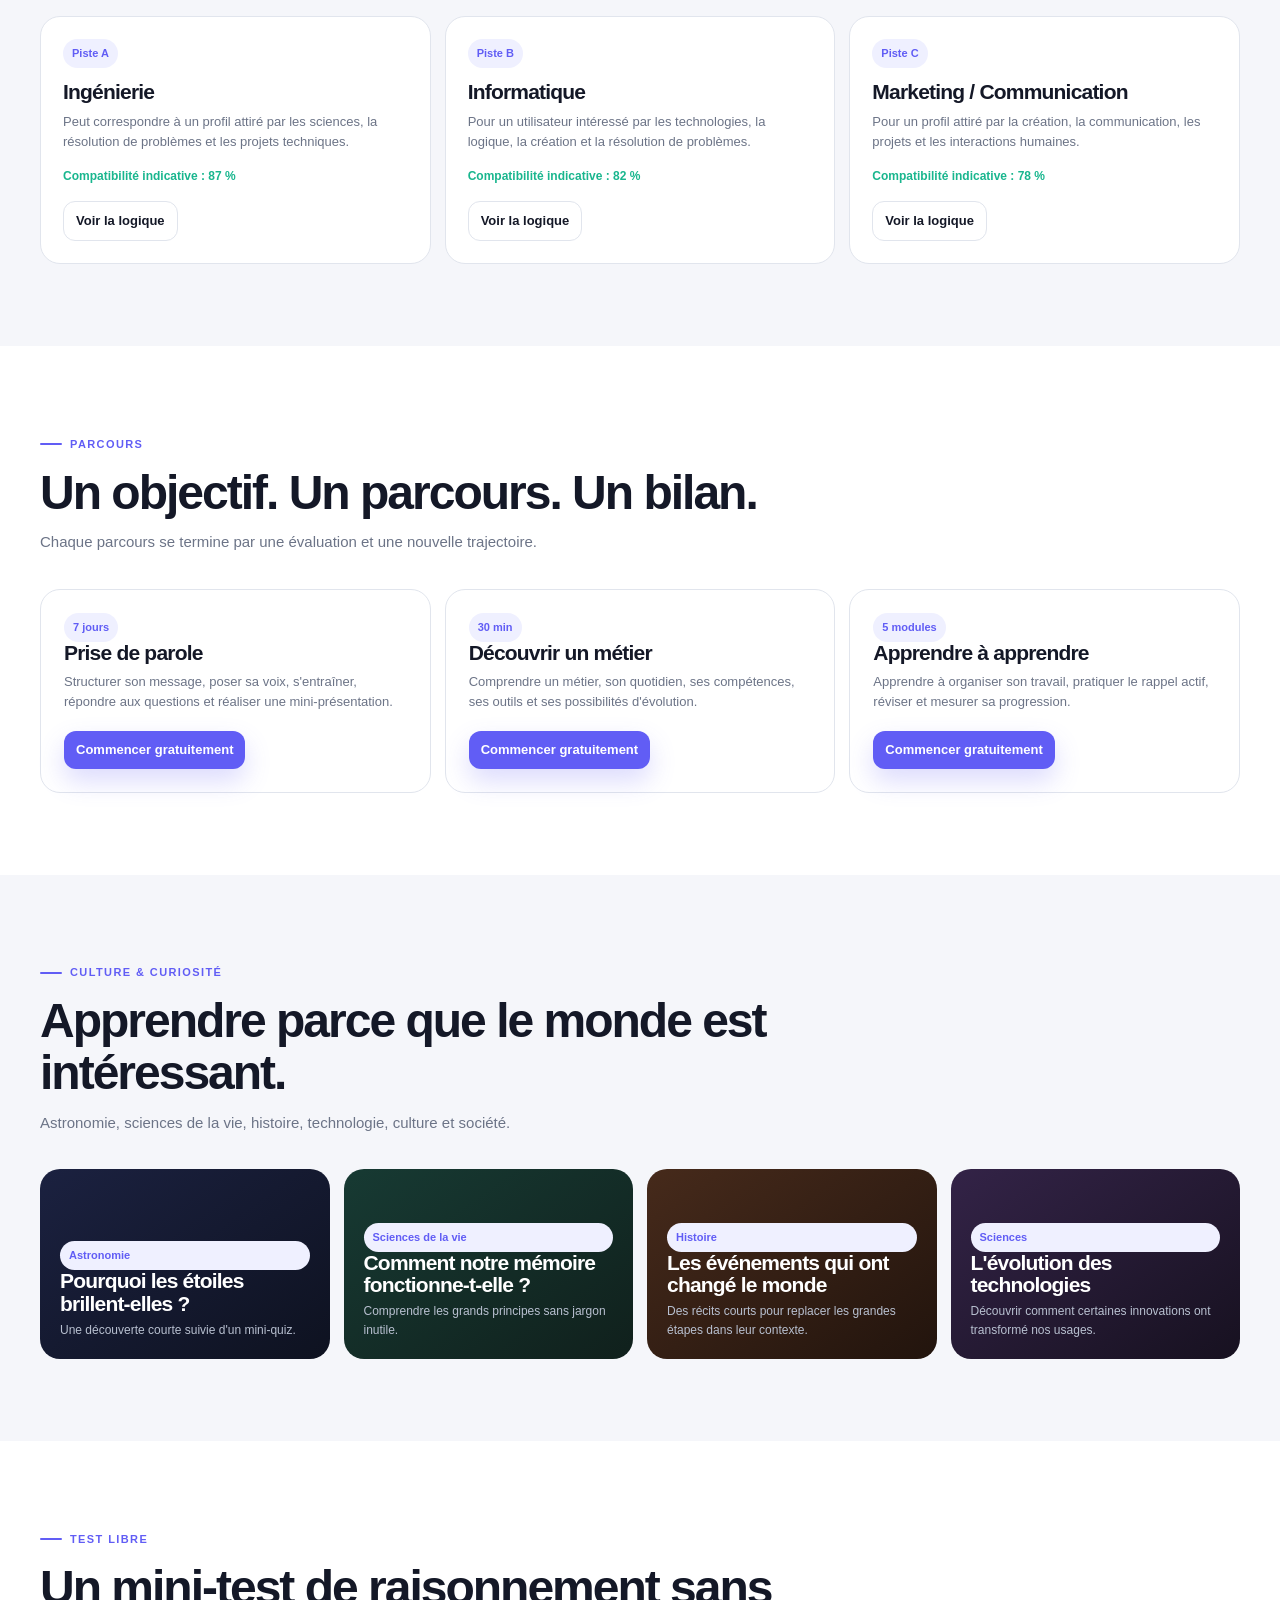
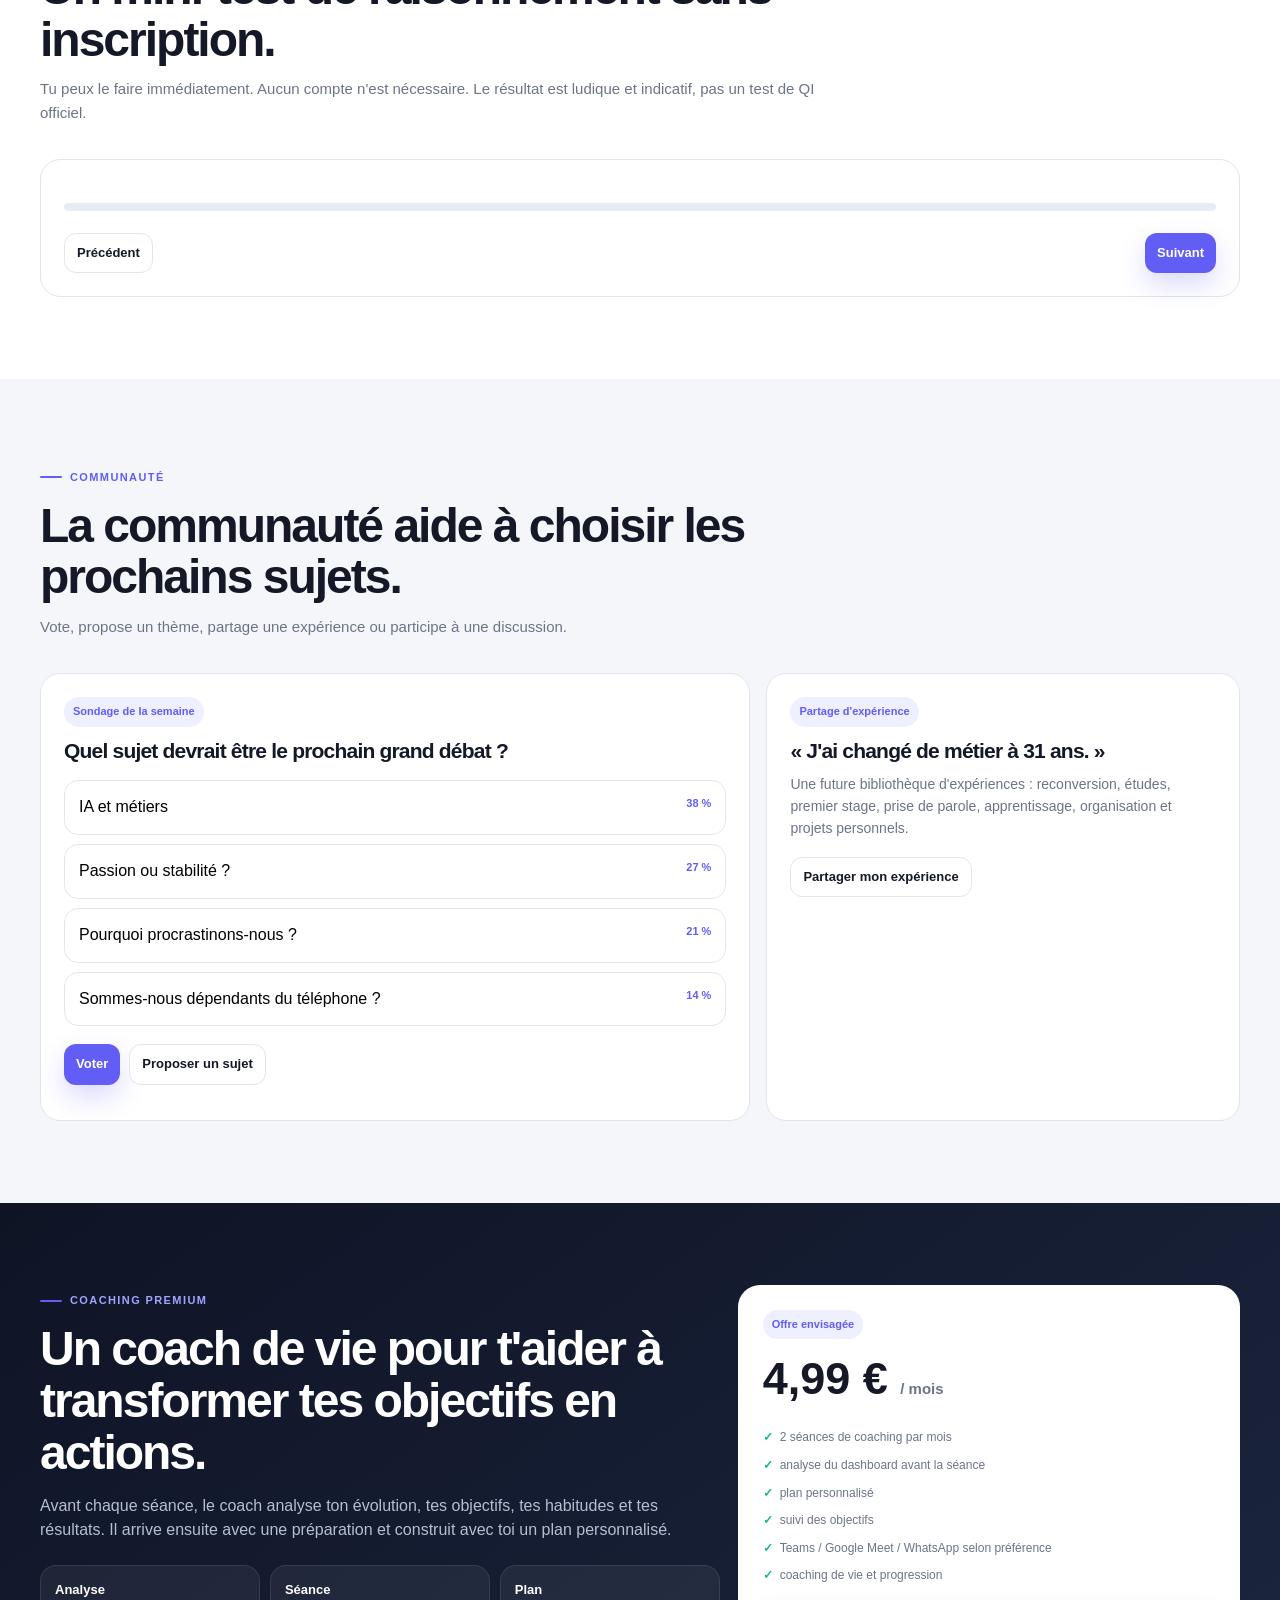
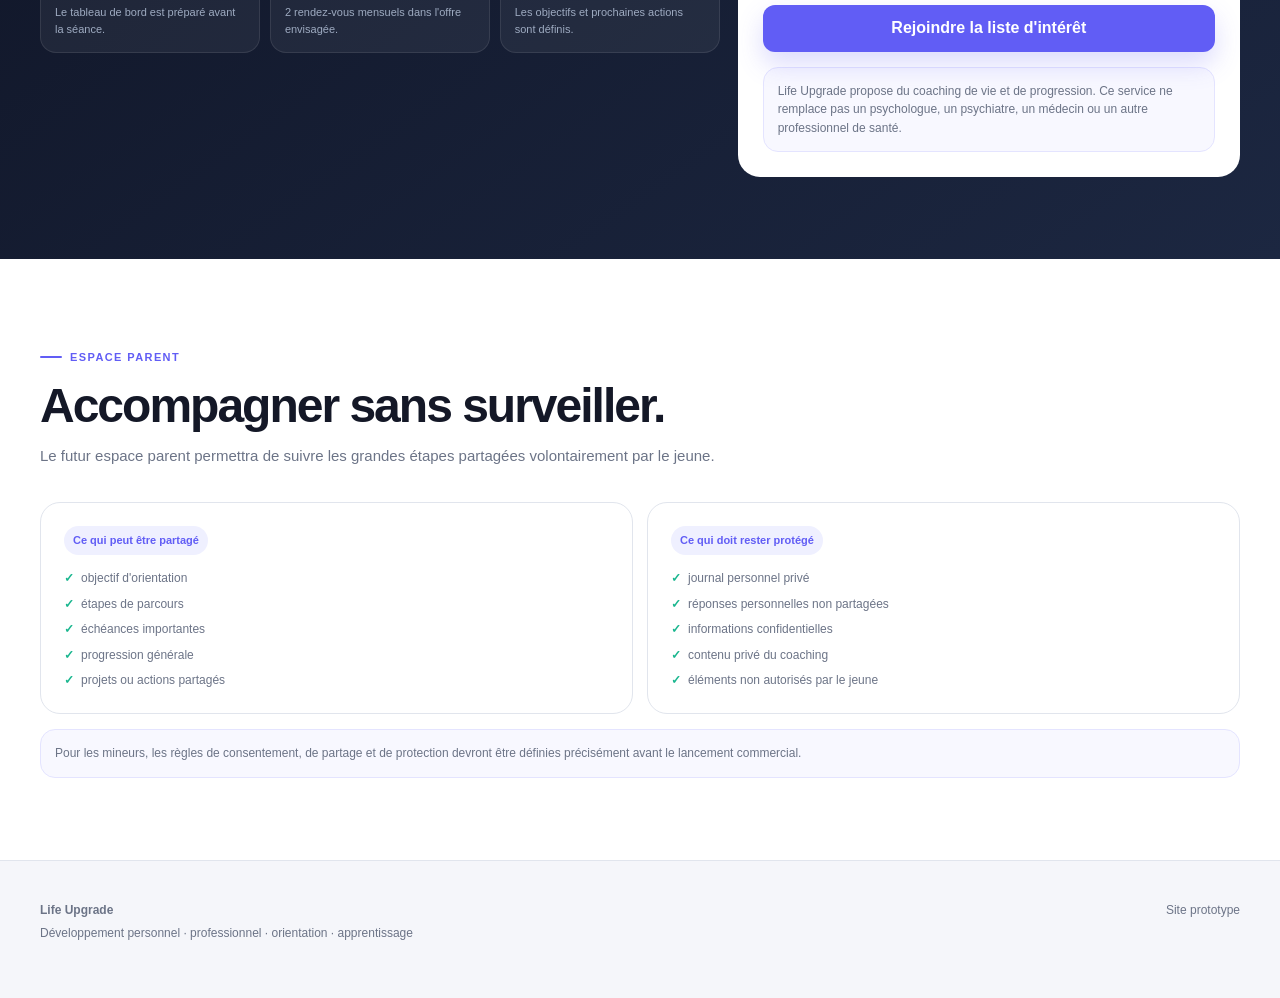
==== commit 85761a26: "Update print statement from 'Hello' to 'Goodbye'" ====
--- a/index.html
+++ b/index.html
@@ -1,808 +1,1212 @@
-<!DOCTYPE html>
+<!doctype html>
 <html lang="fr">
 <head>
-  <meta charset="UTF-8">
-  <meta name="viewport" content="width=device-width, initial-scale=1.0">
-
-  <title>Life Upgrade — Ta trajectoire commence maintenant</title>
+  <meta charset="utf-8">
+  <meta name="viewport" content="width=device-width, initial-scale=1">
   <meta
     name="description"
-    content="Life Upgrade : développement personnel, professionnel, orientation, apprentissage et trajectoire de vie."
+    content="Life Upgrade — développement personnel, professionnel, orientation, apprentissage et trajectoire de vie."
   >
+  <title>Life Upgrade — Construis ta trajectoire</title>
 
   <style>
-    :root {
-      --bg: #f5f7fb;
-      --surface: #ffffff;
-      --surface-2: #eef2f7;
-      --text: #172033;
-      --muted: #6d7687;
-      --primary: #5b5cf0;
-      --primary-dark: #4546d8;
-      --accent: #21c69a;
-      --border: #e1e6ef;
-      --shadow: 0 18px 50px rgba(20, 31, 56, 0.08);
-      --radius: 22px;
-      --max: 1180px;
-    }
-
-    * {
-      box-sizing: border-box;
-      margin: 0;
-      padding: 0;
-    }
-
-    html {
-      scroll-behavior: smooth;
-    }
-
-    body {
-      font-family: Inter, Arial, sans-serif;
-      color: var(--text);
-      background: var(--bg);
-      line-height: 1.6;
-    }
-
-    a {
-      color: inherit;
-      text-decoration: none;
+    :root{
+      --bg:#f5f6fa;
+      --surface:#ffffff;
+      --surface-2:#eef1f6;
+      --ink:#141827;
+      --muted:#6c7487;
+      --line:#e1e5ed;
+      --primary:#615df5;
+      --primary-dark:#4b47da;
+      --teal:#19b68e;
+      --gold:#d99b2b;
+      --danger:#c85b67;
+      --navy:#0e1220;
+      --navy-2:#1a2032;
+      --shadow:0 20px 60px rgba(21,28,51,.09);
+      --max:1200px;
+      --radius:22px;
+    }
+
+    *{
+      box-sizing:border-box;
+      margin:0;
+      padding:0;
+    }
+
+    html{
+      scroll-behavior:smooth;
+    }
+
+    body{
+      font-family:Inter,Arial,sans-serif;
+      color:var(--ink);
+      background:var(--bg);
+      line-height:1.55;
+    }
+
+    h1,h2,h3,h4{
+      line-height:1.08;
+      letter-spacing:-.8px;
+    }
+
+    h1{
+      font-size:clamp(44px,6vw,76px);
+      letter-spacing:-3px;
+    }
+
+    h2{
+      font-size:clamp(30px,4vw,48px);
+      letter-spacing:-2px;
+    }
+
+    h3{
+      font-size:21px;
+    }
+
+    p{
+      color:var(--muted);
+    }
+
+    a{
+      color:inherit;
+      text-decoration:none;
     }
 
     button,
-    input {
-      font: inherit;
-    }
-
-    button {
-      cursor: pointer;
-    }
-
-    .container {
-      width: min(100% - 32px, var(--max));
-      margin: 0 auto;
-    }
-
-    .topbar {
-      position: sticky;
-      top: 0;
-      z-index: 50;
-      backdrop-filter: blur(16px);
-      background: rgba(245, 247, 251, 0.9);
-      border-bottom: 1px solid rgba(225, 230, 239, 0.9);
-    }
-
-    .topbar-inner {
-      min-height: 76px;
-      display: flex;
-      align-items: center;
-      justify-content: space-between;
-      gap: 24px;
-    }
-
-    .brand {
-      display: flex;
-      align-items: center;
-      gap: 11px;
-      font-weight: 800;
-      font-size: 19px;
-      letter-spacing: -0.4px;
-      white-space: nowrap;
-    }
-
-    .brand-mark {
-      width: 38px;
-      height: 38px;
-      border-radius: 12px;
-      display: grid;
-      place-items: center;
-      color: white;
-      background: linear-gradient(135deg, var(--primary), #7e6cf4);
-      font-size: 13px;
-      font-weight: 800;
-    }
-
-    .nav {
-      display: flex;
-      align-items: center;
-      gap: 22px;
-      color: var(--muted);
-      font-size: 14px;
-      font-weight: 600;
-    }
-
-    .nav a:hover {
-      color: var(--text);
-    }
-
-    .button {
-      border: 0;
-      border-radius: 12px;
-      padding: 12px 18px;
-      font-weight: 700;
-      transition: transform .2s, box-shadow .2s, background .2s;
-    }
-
-    .button:hover {
-      transform: translateY(-1px);
-    }
-
-    .button-primary {
-      background: var(--primary);
-      color: white;
-      box-shadow: 0 10px 25px rgba(91, 92, 240, .23);
-    }
-
-    .button-primary:hover {
-      background: var(--primary-dark);
-    }
-
-    .button-secondary {
-      background: white;
-      border: 1px solid var(--border);
-      color: var(--text);
-    }
-
-    .button-ghost {
-      background: transparent;
-      color: var(--text);
-      border: 1px solid var(--border);
-    }
-
-    .hero {
-      padding: 80px 0 70px;
-    }
-
-    .hero-grid {
-      display: grid;
-      grid-template-columns: 1.08fr .92fr;
-      gap: 56px;
-      align-items: center;
-    }
-
-    .eyebrow {
-      display: inline-flex;
-      align-items: center;
-      gap: 8px;
-      font-size: 12px;
-      font-weight: 800;
-      letter-spacing: 1.4px;
-      color: var(--primary);
-      margin-bottom: 16px;
-    }
-
-    .eyebrow::before {
-      content: "";
-      width: 24px;
-      height: 2px;
-      border-radius: 99px;
-      background: var(--primary);
-    }
-
-    h1 {
-      font-size: clamp(42px, 6vw, 74px);
-      line-height: .98;
-      letter-spacing: -3.4px;
-      max-width: 780px;
-      margin-bottom: 24px;
-    }
-
-    .hero-text {
-      font-size: 18px;
-      color: var(--muted);
-      max-width: 650px;
-      margin-bottom: 28px;
-    }
-
-    .hero-actions {
-      display: flex;
-      flex-wrap: wrap;
-      gap: 12px;
-      margin-bottom: 20px;
-    }
-
-    .hero-note {
-      display: flex;
-      flex-wrap: wrap;
-      gap: 14px 20px;
-      color: var(--muted);
-      font-size: 13px;
-    }
-
-    .hero-card {
-      background: linear-gradient(145deg, #13192b, #212b49);
-      border-radius: 28px;
-      padding: 26px;
-      color: white;
-      box-shadow: 0 25px 60px rgba(10, 16, 35, .18);
-      position: relative;
-      overflow: hidden;
-    }
-
-    .hero-card::after {
-      content: "";
-      position: absolute;
-      width: 240px;
-      height: 240px;
-      right: -80px;
-      top: -90px;
-      border-radius: 50%;
-      background: rgba(91, 92, 240, .2);
-      filter: blur(20px);
-    }
-
-    .hero-card-top {
-      display: flex;
-      align-items: center;
-      justify-content: space-between;
-      margin-bottom: 26px;
-      position: relative;
-      z-index: 2;
-    }
-
-    .hero-card-title {
-      font-size: 14px;
-      font-weight: 700;
-    }
-
-    .badge {
-      display: inline-flex;
-      align-items: center;
-      border-radius: 999px;
-      padding: 7px 10px;
-      font-size: 11px;
-      font-weight: 800;
-      background: rgba(255,255,255,.1);
-      color: #dce3ff;
-    }
-
-    .trajectory-score {
-      font-size: 54px;
-      line-height: 1;
-      font-weight: 800;
-      letter-spacing: -2px;
-      position: relative;
-      z-index: 2;
-    }
-
-    .trajectory-score span {
-      font-size: 18px;
-      color: #aab5cf;
-      margin-left: 5px;
-    }
-
-    .trajectory-line {
-      height: 110px;
-      margin: 28px 0;
-      border-radius: 18px;
-      background:
-        linear-gradient(180deg, rgba(255,255,255,.06), rgba(255,255,255,.015)),
-        repeating-linear-gradient(
-          to bottom,
-          transparent 0,
-          transparent 27px,
-          rgba(255,255,255,.05) 28px
-        );
-      position: relative;
-      overflow: hidden;
-    }
-
-    .trajectory-svg {
-      width: 100%;
-      height: 100%;
-    }
-
-    .hero-metrics {
-      display: grid;
-      grid-template-columns: repeat(2, 1fr);
-      gap: 10px;
-      position: relative;
-      z-index: 2;
-    }
-
-    .hero-metric {
-      border-radius: 15px;
-      background: rgba(255,255,255,.07);
-      padding: 14px;
-    }
-
-    .hero-metric span {
-      display: block;
-      color: #aab5cf;
-      font-size: 11px;
-      margin-bottom: 4px;
-    }
-
-    .hero-metric strong {
-      font-size: 18px;
-    }
-
-    section {
-      padding: 82px 0;
-    }
-
-    section:nth-of-type(even) {
-      background: var(--surface);
-    }
-
-    .section-title {
-      max-width: 720px;
-      margin-bottom: 36px;
-    }
-
-    h2 {
-      font-size: clamp(30px, 4vw, 46px);
-      letter-spacing: -1.8px;
-      line-height: 1.08;
-      margin-bottom: 14px;
-    }
-
-    .section-text {
-      color: var(--muted);
-      max-width: 710px;
-    }
-
-    .profile-grid {
-      display: grid;
-      grid-template-columns: repeat(4, 1fr);
-      gap: 14px;
-    }
-
-    .profile {
-      border: 1px solid var(--border);
-      background: white;
-      border-radius: 18px;
-      padding: 22px;
-      text-align: left;
-      transition: .2s;
-      box-shadow: 0 10px 25px rgba(20, 31, 56, 0.03);
-    }
-
-    .profile:hover {
-      transform: translateY(-3px);
-      box-shadow: var(--shadow);
-    }
-
-    .profile.active {
-      border-color: rgba(91,92,240,.45);
-      box-shadow: 0 12px 32px rgba(91,92,240,.12);
-    }
-
-    .profile-icon {
-      width: 44px;
-      height: 44px;
-      border-radius: 13px;
-      background: #eef0ff;
-      display: grid;
-      place-items: center;
-      margin-bottom: 16px;
-      color: var(--primary);
-      font-weight: 800;
-      font-size: 19px;
-    }
-
-    .profile h3 {
-      margin-bottom: 7px;
-      font-size: 18px;
-    }
-
-    .profile p {
-      color: var(--muted);
-      font-size: 14px;
-    }
-
-    .simulator {
-      display: grid;
-      grid-template-columns: 330px 1fr;
-      gap: 18px;
-    }
-
-    .panel {
-      background: white;
-      border: 1px solid var(--border);
-      border-radius: 22px;
-      box-shadow: 0 10px 30px rgba(20, 31, 56, .04);
-    }
-
-    .panel-padding {
-      padding: 24px;
-    }
-
-    .panel-title {
-      display: flex;
-      justify-content: space-between;
-      gap: 15px;
-      margin-bottom: 25px;
-    }
-
-    .panel-title h3 {
-      font-size: 20px;
-      margin-bottom: 4px;
-    }
-
-    .panel-title p {
-      font-size: 13px;
-      color: var(--muted);
-    }
-
-    .control {
-      margin-bottom: 23px;
-    }
-
-    .control label {
-      display: flex;
-      justify-content: space-between;
-      gap: 10px;
-      font-size: 13px;
-      font-weight: 700;
-      margin-bottom: 9px;
-    }
-
-    .control-value {
-      color: var(--primary);
-    }
-
-    input[type="range"] {
-      width: 100%;
-      accent-color: var(--primary);
-    }
-
-    .dashboard-grid {
-      display: grid;
-      grid-template-columns: repeat(4, 1fr);
-      gap: 13px;
-    }
-
-    .stat-card {
-      border-radius: 18px;
-      background: var(--surface-2);
-      padding: 19px;
-    }
-
-    .stat-card span {
-      display: block;
-      color: var(--muted);
-      font-size: 12px;
-      margin-bottom: 6px;
-    }
-
-    .stat-card strong {
-      font-size: 27px;
-      letter-spacing: -1px;
-    }
-
-    .scenario-box {
-      margin-top: 17px;
-      padding: 18px;
-      border-radius: 17px;
-      background: #f0fff9;
-      border: 1px solid #d1f5e9;
-    }
-
-    .scenario-box small {
-      color: #4a7a6a;
-      display: block;
-      margin-bottom: 6px;
-    }
-
-    .scenario-box strong {
-      font-size: 23px;
-      color: #158966;
-    }
-
-    .bar-list {
-      margin-top: 22px;
-      display: grid;
-      gap: 14px;
-    }
-
-    .bar-item {
-      display: grid;
-      grid-template-columns: 120px 1fr 90px;
-      align-items: center;
-      gap: 10px;
-      font-size: 13px;
-    }
-
-    .bar-bg {
-      height: 9px;
-      border-radius: 99px;
-      background: #e9edf4;
-      overflow: hidden;
-    }
-
-    .bar-fill {
-      height: 100%;
-      width: 0;
-      border-radius: inherit;
-      background: linear-gradient(90deg, var(--primary), #7d72f6);
-      transition: width .25s;
-    }
-
-    .feature-grid,
-    .course-grid,
-    .community-grid {
-      display: grid;
-      grid-template-columns: repeat(3, 1fr);
-      gap: 16px;
-    }
-
-    .feature,
-    .course,
-    .community-card {
-      background: white;
-      border: 1px solid var(--border);
-      border-radius: 21px;
-      padding: 23px;
-    }
-
-    .feature h3,
-    .course h3,
-    .community-card h3 {
-      margin-bottom: 9px;
-      font-size: 20px;
-    }
-
-    .feature p,
-    .course p,
-    .community-card p {
-      color: var(--muted);
-      font-size: 14px;
-    }
-
-    .tag {
-      display: inline-flex;
-      padding: 6px 9px;
-      border-radius: 999px;
-      font-size: 11px;
-      font-weight: 800;
-      color: var(--primary);
-      background: #eef0ff;
-      margin-bottom: 13px;
-    }
-
-    .course-top {
-      display: flex;
-      justify-content: space-between;
-      gap: 10px;
-      margin-bottom: 16px;
-    }
-
-    .course-time {
-      color: var(--muted);
-      font-size: 12px;
-    }
-
-    .course-bottom {
-      margin-top: 20px;
-      display: flex;
-      justify-content: space-between;
-      align-items: center;
-      gap: 10px;
-    }
-
-    .course-status {
-      color: #168a67;
-      font-size: 12px;
-      font-weight: 700;
-    }
-
-    .poll {
-      display: grid;
-      gap: 12px;
-      margin-top: 20px;
-    }
-
-    .poll-option {
-      border: 1px solid var(--border);
-      background: white;
-      padding: 15px;
-      border-radius: 15px;
-      display: flex;
-      align-items: center;
-      justify-content: space-between;
-      gap: 15px;
-      text-align: left;
+    input,
+    select,
+    textarea{
+      font:inherit;
+    }
+
+    button{
+      cursor:pointer;
+    }
+
+    .container{
+      width:min(calc(100% - 32px),var(--max));
+      margin:0 auto;
+    }
+
+    .section{
+      padding:82px 0;
+    }
+
+    .section.light{
+      background:var(--surface);
+    }
+
+    .eyebrow{
+      display:inline-flex;
+      align-items:center;
+      gap:8px;
+      margin-bottom:14px;
+      color:var(--primary);
+      font-size:11px;
+      font-weight:800;
+      letter-spacing:1.4px;
+      text-transform:uppercase;
+    }
+
+    .eyebrow::before{
+      content:"";
+      width:22px;
+      height:2px;
+      background:var(--primary);
+      border-radius:999px;
+    }
+
+    .section-head{
+      margin-bottom:35px;
+      max-width:780px;
+    }
+
+    .section-head p{
+      margin-top:12px;
+      font-size:15px;
+    }
+
+    .btn{
+      display:inline-flex;
+      align-items:center;
+      justify-content:center;
+      gap:8px;
+      min-height:44px;
+      padding:11px 17px;
+      border:0;
+      border-radius:12px;
+      font-weight:800;
+      transition:.2s ease;
+    }
+
+    .btn:hover{
+      transform:translateY(-1px);
+    }
+
+    .btn-primary{
+      background:var(--primary);
+      color:white;
+      box-shadow:0 12px 26px rgba(97,93,245,.22);
+    }
+
+    .btn-primary:hover{
+      background:var(--primary-dark);
+    }
+
+    .btn-secondary{
+      background:white;
+      color:var(--ink);
+      border:1px solid var(--line);
+    }
+
+    .btn-dark{
+      background:var(--navy);
+      color:white;
+    }
+
+    .btn-small{
+      padding:9px 12px;
+      min-height:38px;
+      font-size:13px;
+    }
+
+    .tag{
+      display:inline-flex;
+      align-items:center;
+      padding:6px 9px;
+      border-radius:999px;
+      background:#eff0ff;
+      color:var(--primary);
+      font-size:11px;
+      font-weight:800;
+    }
+
+    .pill{
+      display:inline-flex;
+      padding:6px 9px;
+      border-radius:999px;
+      background:var(--surface-2);
+      color:var(--muted);
+      font-size:11px;
+      font-weight:700;
+    }
+
+    /* NAVIGATION */
+
+    .topbar{
+      position:sticky;
+      top:0;
+      z-index:100;
+      backdrop-filter:blur(18px);
+      background:rgba(245,246,250,.9);
+      border-bottom:1px solid rgba(225,229,237,.9);
+    }
+
+    .topbar-inner{
+      min-height:74px;
+      display:flex;
+      justify-content:space-between;
+      align-items:center;
+      gap:18px;
+    }
+
+    .brand{
+      display:flex;
+      align-items:center;
+      gap:10px;
+      font-weight:900;
+      white-space:nowrap;
+    }
+
+    .brand-mark{
+      width:38px;
+      height:38px;
+      display:grid;
+      place-items:center;
+      border-radius:12px;
+      color:white;
+      background:linear-gradient(135deg,var(--primary),#8581ff);
+      font-size:12px;
+    }
+
+    .nav{
+      display:flex;
+      gap:17px;
+      align-items:center;
+      color:var(--muted);
+      font-size:12px;
+      font-weight:700;
+    }
+
+    .nav a:hover{
+      color:var(--ink);
+    }
+
+    .account-area{
+      display:flex;
+      align-items:center;
+      gap:8px;
+    }
+
+    .user-chip{
+      display:none;
+      align-items:center;
+      gap:8px;
+      padding:6px 10px;
+      background:white;
+      border:1px solid var(--line);
+      border-radius:999px;
+      font-size:12px;
+      font-weight:800;
+    }
+
+    .user-chip.show{
+      display:flex;
+    }
+
+    .avatar{
+      width:27px;
+      height:27px;
+      display:grid;
+      place-items:center;
+      border-radius:50%;
+      background:#eff0ff;
+      color:var(--primary);
+      font-size:11px;
+    }
+
+    /* HERO */
+
+    .hero{
+      padding:80px 0 68px;
+    }
+
+    .hero-grid{
+      display:grid;
+      grid-template-columns:1.08fr .92fr;
+      gap:52px;
+      align-items:center;
+    }
+
+    .hero-copy p{
+      max-width:680px;
+      margin-top:22px;
+      font-size:18px;
+    }
+
+    .hero-actions{
+      display:flex;
+      flex-wrap:wrap;
+      gap:10px;
+      margin:28px 0 18px;
+    }
+
+    .hero-trust{
+      display:flex;
+      flex-wrap:wrap;
+      gap:13px 20px;
+      color:var(--muted);
+      font-size:12px;
+    }
+
+    .hero-card{
+      padding:27px;
+      color:white;
+      border-radius:28px;
+      background:linear-gradient(145deg,#101529,#1d2943);
+      box-shadow:0 28px 70px rgba(10,16,32,.2);
+    }
+
+    .hero-card-top{
+      display:flex;
+      justify-content:space-between;
+      gap:10px;
+      margin-bottom:24px;
+    }
+
+    .hero-card-top small{
+      color:#9da8be;
+    }
+
+    .score{
+      display:flex;
+      align-items:end;
+      gap:8px;
+    }
+
+    .score strong{
+      font-size:56px;
+      line-height:1;
+    }
+
+    .score span{
+      color:#aeb9cf;
+      font-size:13px;
+      padding-bottom:7px;
+    }
+
+    .hero-graph{
+      height:120px;
+      margin:20px 0;
+      border-radius:18px;
+      background:rgba(255,255,255,.05);
+      overflow:hidden;
+    }
+
+    .hero-graph svg{
+      width:100%;
+      height:100%;
+    }
+
+    .hero-kpis{
+      display:grid;
+      grid-template-columns:repeat(2,1fr);
+      gap:10px;
+    }
+
+    .hero-kpi{
+      padding:14px;
+      border-radius:16px;
+      background:rgba(255,255,255,.06);
+    }
+
+    .hero-kpi span{
+      display:block;
+      margin-bottom:4px;
+      color:#9da8be;
+      font-size:11px;
+    }
+
+    .hero-kpi strong{
+      font-size:17px;
+    }
+
+    /* PROFILE */
+
+    .profile-grid{
+      display:grid;
+      grid-template-columns:repeat(5,1fr);
+      gap:12px;
+    }
+
+    .profile-card{
+      padding:20px;
+      text-align:left;
+      border:1px solid var(--line);
+      background:white;
+      border-radius:18px;
+      transition:.2s;
+    }
+
+    .profile-card:hover,
+    .profile-card.active{
+      transform:translateY(-2px);
+      border-color:rgba(97,93,245,.4);
+      box-shadow:0 14px 32px rgba(97,93,245,.09);
+    }
+
+    .profile-icon{
+      width:42px;
+      height:42px;
+      display:grid;
+      place-items:center;
+      margin-bottom:15px;
+      border-radius:12px;
+      background:#eff0ff;
+      color:var(--primary);
+      font-weight:800;
+    }
+
+    .profile-card strong{
+      display:block;
+      margin-bottom:6px;
+      font-size:16px;
+    }
+
+    .profile-card small{
+      color:var(--muted);
+    }
+
+    /* GRID CARDS */
+
+    .grid-3{
+      display:grid;
+      grid-template-columns:repeat(3,1fr);
+      gap:14px;
+    }
+
+    .grid-2{
+      display:grid;
+      grid-template-columns:repeat(2,1fr);
+      gap:14px;
+    }
+
+    .grid-4{
+      display:grid;
+      grid-template-columns:repeat(4,1fr);
+      gap:14px;
+    }
+
+    .card{
+      padding:23px;
+      border:1px solid var(--line);
+      background:white;
+      border-radius:20px;
+    }
+
+    .card p{
+      margin-top:8px;
+      font-size:13px;
+    }
+
+    .card ul{
+      display:grid;
+      gap:7px;
+      margin-top:14px;
+      list-style:none;
+      color:var(--muted);
+      font-size:12px;
+    }
+
+    .card li::before{
+      content:"✓";
+      margin-right:7px;
+      color:var(--teal);
+      font-weight:800;
+    }
+
+    /* SIMULATOR */
+
+    .simulator{
+      display:grid;
+      grid-template-columns:330px 1fr;
+      gap:16px;
+    }
+
+    .panel{
+      padding:24px;
+      border:1px solid var(--line);
+      background:white;
+      border-radius:22px;
+      box-shadow:0 10px 34px rgba(21,28,51,.04);
+    }
+
+    .panel-head{
+      display:flex;
+      justify-content:space-between;
+      gap:12px;
+      margin-bottom:22px;
+    }
+
+    .panel-head p{
+      margin-top:4px;
+      font-size:13px;
+    }
+
+    .control{
+      margin-bottom:21px;
+    }
+
+    .control label{
+      display:flex;
+      justify-content:space-between;
+      gap:10px;
+      margin-bottom:8px;
+      font-size:12px;
+      font-weight:800;
+    }
+
+    .control label span:last-child{
+      color:var(--primary);
+    }
+
+    input[type="range"]{
+      width:100%;
+      accent-color:var(--primary);
+    }
+
+    .control small{
+      display:block;
+      margin-top:5px;
+      color:var(--muted);
+      font-size:11px;
+    }
+
+    .scenario-grid{
+      display:grid;
+      grid-template-columns:1fr 1fr;
+      gap:12px;
+    }
+
+    .scenario{
+      padding:18px;
+      border-radius:18px;
+      background:var(--surface-2);
+    }
+
+    .scenario.green{
+      background:#ecfbf6;
+    }
+
+    .scenario small{
+      display:block;
+      margin-bottom:5px;
+      color:var(--muted);
+      font-size:10px;
+      font-weight:800;
+      text-transform:uppercase;
+    }
+
+    .scenario strong{
+      font-size:28px;
+    }
+
+    .scenario.green strong{
+      color:#148a68;
+    }
+
+    .bars{
+      display:grid;
+      gap:13px;
+      margin-top:22px;
+    }
+
+    .bar-row{
+      display:grid;
+      grid-template-columns:120px 1fr 80px;
+      gap:10px;
+      align-items:center;
+      font-size:12px;
+    }
+
+    .bar{
+      height:8px;
+      overflow:hidden;
+      border-radius:999px;
+      background:#e9edf4;
+    }
+
+    .bar i{
+      display:block;
+      height:100%;
+      border-radius:999px;
+      background:linear-gradient(90deg,var(--primary),#8b87ff);
+      transition:.2s;
+    }
+
+    .compare-table{
+      width:100%;
+      margin-top:22px;
+      border-collapse:collapse;
+      font-size:12px;
+    }
+
+    .compare-table th,
+    .compare-table td{
+      padding:10px 8px;
+      border-bottom:1px solid var(--line);
+      text-align:left;
+    }
+
+    .compare-table th{
+      color:var(--muted);
+    }
+
+    /* ORIENTATION */
+
+    .option-card{
+      padding:22px;
+      border:1px solid var(--line);
+      background:white;
+      border-radius:20px;
+    }
+
+    .option-card h3{
+      margin:13px 0 8px;
+    }
+
+    .option-card p{
+      font-size:13px;
+    }
+
+    .compatibility{
+      margin-top:15px;
+      font-size:12px;
+      font-weight:800;
+      color:var(--teal);
+    }
+
+    /* CAREER */
+
+    .skill-row{
+      display:grid;
+      grid-template-columns:120px 1fr 40px;
+      gap:10px;
+      align-items:center;
+      margin-top:12px;
+      font-size:12px;
+    }
+
+    .skill-track{
+      height:8px;
+      overflow:hidden;
+      border-radius:999px;
+      background:#e9edf4;
+    }
+
+    .skill-track i{
+      display:block;
+      height:100%;
+      border-radius:999px;
+      background:linear-gradient(90deg,var(--primary),#8b87ff);
+    }
+
+    .gap-box{
+      margin-top:18px;
+      padding:15px;
+      border:1px solid #f0e4bf;
+      border-radius:16px;
+      background:#faf8ef;
+    }
+
+    .gap-box strong{
+      display:block;
+      margin-bottom:4px;
+      font-size:13px;
+    }
+
+    .gap-box p{
+      font-size:12px;
+    }
+
+    /* COURSES */
+
+    .course-card{
+      display:flex;
+      flex-direction:column;
+      min-height:250px;
+      padding:22px;
+      border:1px solid var(--line);
+      background:white;
+      border-radius:20px;
+    }
+
+    .course-meta{
+      display:flex;
+      justify-content:space-between;
+      gap:8px;
+      color:var(--muted);
+      font-size:11px;
+      font-weight:800;
+    }
+
+    .course-card h3{
+      margin:17px 0 9px;
+    }
+
+    .course-card p{
+      font-size:13px;
+    }
+
+    .course-bottom{
+      display:flex;
+      align-items:center;
+      justify-content:space-between;
+      gap:10px;
+      margin-top:auto;
+      padding-top:18px;
+    }
+
+    .free-label{
+      color:var(--teal);
+      font-size:11px;
+      font-weight:800;
+    }
+
+    /* CULTURE */
+
+    .culture-card{
+      min-height:190px;
+      display:flex;
+      flex-direction:column;
+      justify-content:end;
+      padding:20px;
+      border-radius:20px;
+      color:white;
+      background:linear-gradient(145deg,#1b2140,#0e1220);
+    }
+
+    .culture-card:nth-child(2){
+      background:linear-gradient(145deg,#173a33,#10201c);
+    }
+
+    .culture-card:nth-child(3){
+      background:linear-gradient(145deg,#462a1b,#22140d);
+    }
+
+    .culture-card:nth-child(4){
+      background:linear-gradient(145deg,#332347,#171120);
+    }
+
+    .culture-card p{
+      color:#b8c0d0;
+      margin-top:5px;
+      font-size:12px;
+    }
+
+    /* COMMUNITY */
+
+    .community{
+      display:grid;
+      grid-template-columns:1.2fr .8fr;
+      gap:16px;
+    }
+
+    .poll-options{
+      display:grid;
+      gap:9px;
+      margin-top:18px;
+    }
+
+    .poll-option{
+      width:100%;
+      padding:14px;
+      border:1px solid var(--line);
+      border-radius:14px;
+      background:white;
+      display:flex;
+      justify-content:space-between;
+      text-align:left;
     }
 
     .poll-option:hover,
-    .poll-option.selected {
-      border-color: var(--primary);
-      background: #f7f7ff;
-    }
-
-    .poll-option small {
-      color: var(--muted);
-      font-weight: 700;
-    }
-
-    .community-grid {
-      grid-template-columns: 1.35fr .65fr;
-    }
-
-    .premium {
-      background: linear-gradient(135deg, #151b2f, #252f50);
-      color: white;
-      border-radius: 26px;
-      padding: 38px;
-      box-shadow: 0 25px 60px rgba(16, 24, 44, .2);
-    }
-
-    .premium-grid {
-      display: grid;
-      grid-template-columns: 1fr .7fr;
-      gap: 30px;
-      align-items: center;
-    }
-
-    .premium h2 {
-      margin-bottom: 12px;
-    }
-
-    .premium p {
-      color: #b5bfd4;
-      max-width: 690px;
-    }
-
-    .premium-list {
-      margin-top: 22px;
-      display: grid;
-      gap: 9px;
-      list-style: none;
-      color: #d9dfec;
-    }
-
-    .premium-list li::before {
-      content: "✓";
-      margin-right: 9px;
-      color: #63e7bf;
-      font-weight: 800;
-    }
-
-    .price-card {
-      background: rgba(255,255,255,.08);
-      border: 1px solid rgba(255,255,255,.12);
-      border-radius: 20px;
-      padding: 24px;
-    }
-
-    .price-card small {
-      color: #abb5cb;
-    }
-
-    .price-card strong {
-      display: block;
-      font-size: 42px;
-      letter-spacing: -1px;
-      margin: 6px 0 16px;
-    }
-
-    .price-note {
-      color: #aeb8cc;
-      font-size: 12px;
-      margin-top: 10px;
-    }
-
-    .footer {
-      padding: 34px 0 50px;
-      border-top: 1px solid var(--border);
-      color: var(--muted);
-      font-size: 13px;
-    }
-
-    .footer-inner {
-      display: flex;
-      justify-content: space-between;
-      gap: 20px;
-      align-items: center;
-    }
-
-    .modal {
-      position: fixed;
-      inset: 0;
-      background: rgba(11,16,32,.52);
-      display: none;
-      align-items: center;
-      justify-content: center;
-      padding: 20px;
-      z-index: 100;
-    }
-
-    .modal.open {
-      display: flex;
-    }
-
-    .modal-card {
-      background: white;
-      max-width: 560px;
-      width: 100%;
-      border-radius: 24px;
-      padding: 28px;
-      box-shadow: 0 25px 80px rgba(0,0,0,.2);
-    }
-
-    .modal-card h3 {
-      font-size: 28px;
-      margin-bottom: 10px;
-    }
-
-    .modal-card p {
-      color: var(--muted);
-    }
-
-    .modal-actions {
-      display: flex;
-      gap: 10px;
-      margin-top: 20px;
-      flex-wrap: wrap;
-    }
-
-    .hidden {
-      display: none !important;
-    }
-
-    @media (max-width: 980px) {
-      .nav {
-        display: none;
+    .poll-option.selected{
+      border-color:rgba(97,93,245,.4);
+      background:#f8f8ff;
+    }
+
+    .poll-option b{
+      color:var(--primary);
+      font-size:11px;
+    }
+
+    /* COACHING */
+
+    .coaching{
+      color:white;
+      background:linear-gradient(145deg,#0f1425,#1c2741);
+    }
+
+    .coaching-grid{
+      display:grid;
+      grid-template-columns:1.15fr .85fr;
+      gap:18px;
+    }
+
+    .coaching-copy p{
+      margin-top:15px;
+      color:#b6bfd1;
+      max-width:650px;
+    }
+
+    .coach-workflow{
+      display:grid;
+      grid-template-columns:repeat(3,1fr);
+      gap:10px;
+      margin-top:22px;
+    }
+
+    .coach-step{
+      padding:14px;
+      border:1px solid rgba(255,255,255,.09);
+      border-radius:16px;
+      background:rgba(255,255,255,.06);
+    }
+
+    .coach-step strong{
+      display:block;
+      font-size:13px;
+    }
+
+    .coach-step span{
+      display:block;
+      margin-top:4px;
+      color:#9eabc1;
+      font-size:11px;
+    }
+
+    .premium-card{
+      padding:25px;
+      border-radius:22px;
+      background:white;
+      color:var(--ink);
+    }
+
+    .premium-card .price{
+      display:block;
+      margin:5px 0 10px;
+      font-size:45px;
+      font-weight:900;
+    }
+
+    .premium-card .price span{
+      font-size:15px;
+      color:var(--muted);
+    }
+
+    .premium-card ul{
+      display:grid;
+      gap:9px;
+      margin:15px 0 20px;
+      list-style:none;
+      color:var(--muted);
+      font-size:12px;
+    }
+
+    .premium-card li::before{
+      content:"✓";
+      color:var(--teal);
+      font-weight:800;
+      margin-right:7px;
+    }
+
+    /* PARENT */
+
+    .privacy-box{
+      margin-top:15px;
+      padding:14px;
+      border:1px solid #e4e4ff;
+      border-radius:15px;
+      background:#f8f8ff;
+      color:var(--muted);
+      font-size:12px;
+    }
+
+    /* FOOTER */
+
+    footer{
+      padding:40px 0 55px;
+      border-top:1px solid var(--line);
+    }
+
+    .footer-inner{
+      display:flex;
+      justify-content:space-between;
+      gap:20px;
+      color:var(--muted);
+      font-size:12px;
+    }
+
+    /* MODALS */
+
+    .modal-bg{
+      position:fixed;
+      inset:0;
+      z-index:300;
+      display:none;
+      align-items:center;
+      justify-content:center;
+      padding:16px;
+      background:rgba(9,12,22,.58);
+    }
+
+    .modal-bg.open{
+      display:flex;
+    }
+
+    .modal{
+      position:relative;
+      width:min(100%,720px);
+      max-height:90vh;
+      overflow:auto;
+      padding:28px;
+      border-radius:24px;
+      background:white;
+      box-shadow:0 35px 100px rgba(0,0,0,.25);
+    }
+
+    .modal.wide{
+      width:min(100%,900px);
+    }
+
+    .modal-close{
+      position:absolute;
+      top:13px;
+      right:14px;
+      width:34px;
+      height:34px;
+      border:0;
+      border-radius:50%;
+      background:var(--surface-2);
+      font-size:18px;
+    }
+
+    .modal p{
+      margin-top:8px;
+      font-size:14px;
+    }
+
+    .form-grid{
+      display:grid;
+      grid-template-columns:1fr 1fr;
+      gap:13px;
+      margin-top:20px;
+    }
+
+    .form-group{
+      display:flex;
+      flex-direction:column;
+      gap:6px;
+    }
+
+    .form-group.full{
+      grid-column:1 / -1;
+    }
+
+    .form-group label{
+      font-size:12px;
+      font-weight:800;
+    }
+
+    .form-group input,
+    .form-group select,
+    .form-group textarea{
+      width:100%;
+      padding:12px 13px;
+      border:1px solid var(--line);
+      border-radius:11px;
+      outline:none;
+      background:white;
+    }
+
+    .form-group input:focus,
+    .form-group select:focus,
+    .form-group textarea:focus{
+      border-color:var(--primary);
+      box-shadow:0 0 0 3px rgba(97,93,245,.08);
+    }
+
+    .interest-grid{
+      display:grid;
+      grid-template-columns:repeat(2,1fr);
+      gap:9px;
+      margin-top:10px;
+    }
+
+    .interest-option{
+      position:relative;
+    }
+
+    .interest-option input{
+      position:absolute;
+      opacity:0;
+      pointer-events:none;
+    }
+
+    .interest-option label{
+      display:block;
+      padding:11px 12px;
+      border:1px solid var(--line);
+      border-radius:12px;
+      cursor:pointer;
+      color:var(--muted);
+      font-size:12px;
+      font-weight:700;
+    }
+
+    .interest-option input:checked + label{
+      border-color:var(--primary);
+      background:#f5f4ff;
+      color:var(--primary);
+    }
+
+    .form-actions{
+      display:flex;
+      justify-content:flex-end;
+      gap:9px;
+      margin-top:20px;
+    }
+
+    .form-error{
+      display:none;
+      margin-top:12px;
+      padding:11px;
+      border-radius:11px;
+      background:#fff0f2;
+      color:var(--danger);
+      font-size:12px;
+    }
+
+    .form-success{
+      display:none;
+      margin-top:12px;
+      padding:11px;
+      border-radius:11px;
+      background:#ecfbf6;
+      color:#168a67;
+      font-size:12px;
+    }
+
+    /* IQ */
+
+    .iq-progress{
+      height:8px;
+      overflow:hidden;
+      margin:20px 0 22px;
+      border-radius:999px;
+      background:#e8ecf3;
+    }
+
+    .iq-progress i{
+      display:block;
+      width:0;
+      height:100%;
+      border-radius:inherit;
+      background:linear-gradient(90deg,var(--primary),#8b87ff);
+    }
+
+    .iq-question{
+      display:none;
+    }
+
+    .iq-question.active{
+      display:block;
+    }
+
+    .iq-options{
+      display:grid;
+      gap:9px;
+      margin-top:16px;
+    }
+
+    .iq-option{
+      padding:13px;
+      text-align:left;
+      border:1px solid var(--line);
+      border-radius:12px;
+      background:white;
+    }
+
+    .iq-option:hover,
+    .iq-option.selected{
+      border-color:var(--primary);
+      background:#f5f4ff;
+      color:var(--primary);
+    }
+
+    .iq-nav{
+      display:flex;
+      justify-content:space-between;
+      gap:10px;
+      margin-top:20px;
+    }
+
+    .iq-result{
+      display:none;
+      margin-top:20px;
+      padding:22px;
+      border-radius:18px;
+      background:#f7f7ff;
+      text-align:center;
+    }
+
+    .iq-result.show{
+      display:block;
+    }
+
+    .iq-number{
+      font-size:54px;
+      font-weight:900;
+      color:var(--primary);
+    }
+
+    /* COURSE VIEWER */
+
+    .course-module{
+      margin-top:11px;
+      padding:16px;
+      border:1px solid var(--line);
+      border-radius:15px;
+      background:#fbfbfd;
+    }
+
+    .course-module strong{
+      display:block;
+      font-size:13px;
+    }
+
+    .course-module p{
+      margin-top:5px;
+      font-size:12px;
+    }
+
+    @media(max-width:1050px){
+      .nav{
+        display:none;
       }
 
       .hero-grid,
-      .premium-grid,
       .simulator,
-      .community-grid {
-        grid-template-columns: 1fr;
+      .coaching-grid,
+      .community{
+        grid-template-columns:1fr;
       }
 
-      .profile-grid {
-        grid-template-columns: repeat(2, 1fr);
+      .profile-grid{
+        grid-template-columns:repeat(3,1fr);
       }
 
-      .dashboard-grid,
-      .feature-grid,
-      .course-grid {
-        grid-template-columns: repeat(2, 1fr);
+      .grid-4{
+        grid-template-columns:repeat(2,1fr);
       }
     }
 
-    @media (max-width: 640px) {
-      .container {
-        width: min(100% - 22px, var(--max));
+    @media(max-width:760px){
+      .container{
+        width:min(calc(100% - 22px),var(--max));
       }
 
-      .topbar-inner {
-        min-height: 68px;
+      .hero{
+        padding-top:50px;
       }
 
-      .topbar .button {
-        display: none;
+      .grid-3,
+      .grid-2,
+      .profile-grid,
+      .scenario-grid,
+      .interest-grid{
+        grid-template-columns:1fr;
       }
 
-      .hero {
-        padding-top: 50px;
+      .grid-4{
+        grid-template-columns:1fr;
       }
 
-      h1 {
-        font-size: 43px;
-        letter-spacing: -2.4px;
+      .form-grid{
+        grid-template-columns:1fr;
       }
 
-      section {
-        padding: 58px 0;
+      .form-group.full{
+        grid-column:auto;
       }
 
-      .profile-grid,
-      .dashboard-grid,
-      .feature-grid,
-      .course-grid {
-        grid-template-columns: 1fr;
+      .coach-workflow{
+        grid-template-columns:1fr;
       }
 
-      .bar-item {
-        grid-template-columns: 90px 1fr 68px;
+      .bar-row{
+        grid-template-columns:95px 1fr 65px;
       }
 
-      .footer-inner {
-        flex-direction: column;
-        align-items: flex-start;
+      .footer-inner{
+        flex-direction:column;
+        align-items:flex-start;
+      }
+
+      .account-area .btn-secondary{
+        display:none;
       }
     }
   </style>
@@ -810,1011 +1214,2640 @@
 
 <body>
 
-  <header class="topbar">
-    <div class="container topbar-inner">
-      <a href="#accueil" class="brand">
-        <span class="brand-mark">LU</span>
-        <span>Life Upgrade</span>
-      </a>
-
-      <nav class="nav">
-        <a href="#trajectoire">Trajectoire</a>
-        <a href="#orientation">Orientation</a>
-        <a href="#parcours">Parcours</a>
-        <a href="#communaute">Communauté</a>
-        <a href="#coaching">Coaching</a>
-      </nav>
-
-      <button class="button button-ghost" id="profileButton">
-        Mon profil
+<header class="topbar">
+  <div class="container topbar-inner">
+
+    <a class="brand" href="#accueil">
+      <span class="brand-mark">LU</span>
+      <span>Life Upgrade</span>
+    </a>
+
+    <nav class="nav">
+      <a href="#trajectoire">Trajectoire</a>
+      <a href="#personnel">Personnel</a>
+      <a href="#professionnel">Professionnel</a>
+      <a href="#orientation">Orientation</a>
+      <a href="#cours">Cours</a>
+      <a href="#communaute">Communauté</a>
+    </nav>
+
+    <div class="account-area">
+
+      <div id="userChip" class="user-chip">
+        <span id="userAvatar" class="avatar">LU</span>
+        <span id="userName">Mon compte</span>
+      </div>
+
+      <button id="openAccountBtn" class="btn btn-primary btn-small">
+        Créer un compte
       </button>
+
     </div>
-  </header>
-
-  <main>
-
-    <!-- HERO -->
-    <section class="hero" id="accueil">
-      <div class="container hero-grid">
-
+  </div>
+</header>
+
+<main>
+
+  <!-- ========================= -->
+  <!-- ACCUEIL -->
+  <!-- ========================= -->
+
+  <section id="accueil" class="hero">
+    <div class="container hero-grid">
+
+      <div class="hero-copy">
+
+        <div class="eyebrow">
+          PERSONNEL · PROFESSIONNEL · ÉTUDES
+        </div>
+
+        <h1>
+          Construis la trajectoire que tu veux vraiment.
+        </h1>
+
+        <p>
+          Life Upgrade t'aide à comprendre où tu en es, à visualiser où
+          tes habitudes peuvent te mener, à explorer tes options et à
+          construire ton prochain plan d'action.
+        </p>
+
+        <div class="hero-actions">
+          <a href="#trajectoire" class="btn btn-primary">
+            Simuler ma trajectoire
+          </a>
+
+          <button id="openIQHero" class="btn btn-secondary">
+            Faire le test de raisonnement
+          </button>
+
+          <a href="#cours" class="btn btn-secondary">
+            Voir les cours gratuits
+          </a>
+        </div>
+
+        <div class="hero-trust">
+          <span>✓ Gratuit pour commencer</span>
+          <span>✓ Aucun compte nécessaire pour les tests</span>
+          <span>✓ Cours gratuits sans inscription</span>
+          <span>✓ Personnel + professionnel</span>
+        </div>
+
+      </div>
+
+      <div class="hero-card">
+
+        <div class="hero-card-top">
+          <div>
+            <strong>TA TRAJECTOIRE</strong>
+            <small style="display:block;margin-top:4px;">
+              Projection illustrative à 365 jours
+            </small>
+          </div>
+
+          <span class="tag">365 jours</span>
+        </div>
+
+        <div class="score">
+          <strong id="heroScore">72</strong>
+          <span>/100</span>
+        </div>
+
+        <div class="hero-graph">
+          <svg viewBox="0 0 600 140" preserveAspectRatio="none">
+            <path
+              d="M0 120 C90 112 120 100 180 103 C250 110 285 72 335 81 C390 92 425 56 475 57 C530 58 560 34 600 17"
+              fill="none"
+              stroke="#8b87ff"
+              stroke-width="5"
+              stroke-linecap="round"
+            />
+            <circle cx="0" cy="120" r="6" fill="#8b87ff"/>
+            <circle cx="600" cy="17" r="6" fill="#63e7bf"/>
+          </svg>
+        </div>
+
+        <div class="hero-kpis">
+
+          <div class="hero-kpi">
+            <span>Temps récupérable</span>
+            <strong id="heroRecovered">0 h</strong>
+          </div>
+
+          <div class="hero-kpi">
+            <span>Épargne annuelle</span>
+            <strong id="heroSavings">0 €</strong>
+          </div>
+
+          <div class="hero-kpi">
+            <span>Apprentissage</span>
+            <strong id="heroLearning">0 h</strong>
+          </div>
+
+          <div class="hero-kpi">
+            <span>Sport</span>
+            <strong id="heroSport">0</strong>
+          </div>
+
+        </div>
+
+      </div>
+
+    </div>
+  </section>
+
+  <!-- ========================= -->
+  <!-- PROFILS -->
+  <!-- ========================= -->
+
+  <section class="section light">
+
+    <div class="container">
+
+      <div class="section-head">
         <div>
-          <div class="eyebrow">PERSONNEL · PROFESSIONNEL · ÉTUDES</div>
-
-          <h1>
-            Vois où tes habitudes te mènent.
-          </h1>
-
-          <p class="hero-text">
-            Life Upgrade transforme tes habitudes, tes objectifs et tes choix
-            en trajectoires concrètes. Comprends où tu vas, explore d'autres
-            scénarios et construis la suite.
+          <div class="eyebrow">TON PROFIL</div>
+          <h2>Un même moteur, plusieurs trajectoires.</h2>
+          <p>
+            Le site s'adapte à la situation de chacun.
           </p>
-
-          <div class="hero-actions">
-            <button class="button button-primary" data-scroll="#trajectoire">
-              Calculer ma trajectoire
+        </div>
+      </div>
+
+      <div class="profile-grid">
+
+        <button class="profile-card active" data-profile="personal">
+          <div class="profile-icon">◎</div>
+          <strong>Personnel</strong>
+          <small>
+            Habitudes, temps, énergie, sommeil, apprentissage et équilibre.
+          </small>
+        </button>
+
+        <button class="profile-card" data-profile="professional">
+          <div class="profile-icon">↗</div>
+          <strong>Professionnel</strong>
+          <small>
+            Carrière, compétences, organisation, objectifs et évolution.
+          </small>
+        </button>
+
+        <button class="profile-card" data-profile="student">
+          <div class="profile-icon">▣</div>
+          <strong>Étudiant</strong>
+          <small>
+            Études, stages, compétences, employabilité et orientation.
+          </small>
+        </button>
+
+        <button class="profile-card" data-profile="highschool">
+          <div class="profile-icon">✦</div>
+          <strong>Lycéen</strong>
+          <small>
+            Découverte des métiers, études, orientation et préparation.
+          </small>
+        </button>
+
+        <button class="profile-card" data-profile="parent">
+          <div class="profile-icon">＋</div>
+          <strong>Parent</strong>
+          <small>
+            Accompagner un jeune sans transformer l'orientation en surveillance.
+          </small>
+        </button>
+
+      </div>
+
+    </div>
+  </section>
+
+  <!-- ========================= -->
+  <!-- TRAJECTOIRE -->
+  <!-- ========================= -->
+
+  <section id="trajectoire" class="section">
+
+    <div class="container">
+
+      <div class="section-head">
+        <div>
+          <div class="eyebrow">SIMULATEUR DE TRAJECTOIRE</div>
+          <h2>Change quelques variables et vois l'effet cumulé.</h2>
+          <p>
+            Les projections sont mathématiques et illustratives.
+            Elles ne prédisent pas le futur.
+          </p>
+        </div>
+      </div>
+
+      <div class="simulator">
+
+        <div class="panel">
+
+          <div class="panel-head">
+            <div>
+              <h3>Ton quotidien</h3>
+              <p>Modifie les curseurs.</p>
+            </div>
+
+            <span class="pill">365 jours</span>
+          </div>
+
+          <div class="control">
+
+            <label>
+              <span>Temps d'écran</span>
+              <span><span id="screenValue">4</span> h/jour</span>
+            </label>
+
+            <input
+              type="range"
+              id="screen"
+              min="0"
+              max="8"
+              step=".25"
+              value="4"
+            >
+
+            <small>
+              Exemple : réseaux sociaux, vidéos, navigation.
+            </small>
+
+          </div>
+
+          <div class="control">
+
+            <label>
+              <span>Sport</span>
+              <span><span id="sportValue">1</span> / semaine</span>
+            </label>
+
+            <input
+              type="range"
+              id="sport"
+              min="0"
+              max="7"
+              step="1"
+              value="1"
+            >
+
+          </div>
+
+          <div class="control">
+
+            <label>
+              <span>Apprentissage</span>
+              <span><span id="learningValue">1</span> h/semaine</span>
+            </label>
+
+            <input
+              type="range"
+              id="learning"
+              min="0"
+              max="20"
+              step=".5"
+              value="1"
+            >
+
+          </div>
+
+          <div class="control">
+
+            <label>
+              <span>Épargne</span>
+              <span><span id="savingValue">100</span> €/mois</span>
+            </label>
+
+            <input
+              type="range"
+              id="saving"
+              min="0"
+              max="1500"
+              step="25"
+              value="100"
+            >
+
+          </div>
+
+          <div class="control">
+
+            <label>
+              <span>Réunions</span>
+              <span><span id="meetingValue">7</span> h/semaine</span>
+            </label>
+
+            <input
+              type="range"
+              id="meeting"
+              min="0"
+              max="20"
+              step=".5"
+              value="7"
+            >
+
+          </div>
+
+          <button id="upgradeTrajectoryBtn" class="btn btn-primary" style="width:100%;">
+            Appliquer mon upgrade
+          </button>
+
+        </div>
+
+        <div class="panel">
+
+          <div class="panel-head">
+            <div>
+              <h3>Ta trajectoire à un an</h3>
+              <p id="trajectoryMessage">
+                Basée sur les habitudes que tu as déclarées.
+              </p>
+            </div>
+
+            <span class="tag">Simulation</span>
+          </div>
+
+          <div class="scenario-grid">
+
+            <div class="scenario">
+              <small>Temps d'écran / an</small>
+              <strong id="phoneTotal">0 h</strong>
+            </div>
+
+            <div class="scenario">
+              <small>Sport / an</small>
+              <strong id="sportTotal">0</strong>
+            </div>
+
+            <div class="scenario">
+              <small>Apprentissage / an</small>
+              <strong id="learningTotal">0 h</strong>
+            </div>
+
+            <div class="scenario">
+              <small>Épargne / an</small>
+              <strong id="savingTotal">0 €</strong>
+            </div>
+
+          </div>
+
+          <div class="scenario green">
+
+            <small>ET SI TU RÉDUISAIS LE TEMPS D'ÉCRAN ?</small>
+
+            <strong id="recoveredHours">
+              0 h récupérables
+            </strong>
+
+            <p id="scenarioDescription">
+              Le temps récupéré pourrait être réalloué à l'apprentissage,
+              au sport, à un projet personnel ou au repos.
+            </p>
+
+          </div>
+
+          <div class="bars">
+
+            <div class="bar-row">
+              <span>Temps écran</span>
+              <div class="bar">
+                <i id="phoneBar"></i>
+              </div>
+              <strong id="phoneBarLabel">0 h</strong>
+            </div>
+
+            <div class="bar-row">
+              <span>Sport</span>
+              <div class="bar">
+                <i id="sportBar"></i>
+              </div>
+              <strong id="sportBarLabel">0</strong>
+            </div>
+
+            <div class="bar-row">
+              <span>Apprentissage</span>
+              <div class="bar">
+                <i id="learningBar"></i>
+              </div>
+              <strong id="learningBarLabel">0 h</strong>
+            </div>
+
+            <div class="bar-row">
+              <span>Réunions</span>
+              <div class="bar">
+                <i id="meetingBar"></i>
+              </div>
+              <strong id="meetingBarLabel">0 h</strong>
+            </div>
+
+          </div>
+
+          <table class="compare-table">
+
+            <thead>
+              <tr>
+                <th>Indicateur</th>
+                <th>Aujourd'hui</th>
+                <th>Projection</th>
+              </tr>
+            </thead>
+
+            <tbody>
+              <tr>
+                <td>Écran</td>
+                <td id="tableScreenNow">4 h/jour</td>
+                <td id="tableScreenYear">1460 h</td>
+              </tr>
+
+              <tr>
+                <td>Sport</td>
+                <td id="tableSportNow">1 / semaine</td>
+                <td id="tableSportYear">52</td>
+              </tr>
+
+              <tr>
+                <td>Apprentissage</td>
+                <td id="tableLearningNow">1 h/semaine</td>
+                <td id="tableLearningYear">52 h</td>
+              </tr>
+
+              <tr>
+                <td>Épargne</td>
+                <td id="tableSavingNow">100 €/mois</td>
+                <td id="tableSavingYear">1200 €</td>
+              </tr>
+
+            </tbody>
+
+          </table>
+
+        </div>
+
+      </div>
+
+    </div>
+  </section>
+
+  <!-- ========================= -->
+  <!-- PERSONNEL -->
+  <!-- ========================= -->
+
+  <section id="personnel" class="section light">
+
+    <div class="container">
+
+      <div class="section-head">
+        <div>
+          <div class="eyebrow">DÉVELOPPEMENT PERSONNEL</div>
+          <h2>Comprendre ta vie avant de vouloir tout changer.</h2>
+          <p>
+            Life Upgrade travaille sur les habitudes, le temps, l'apprentissage,
+            l'organisation et les objectifs personnels.
+          </p>
+        </div>
+      </div>
+
+      <div class="grid-3">
+
+        <article class="card">
+          <span class="tag">Temps</span>
+          <h3>Ton budget de temps</h3>
+          <p>
+            Visualiser comment tes heures sont réellement réparties sur une semaine.
+          </p>
+          <ul>
+            <li>temps d'écran</li>
+            <li>temps personnel</li>
+            <li>temps de qualité</li>
+            <li>temps récupérable</li>
+          </ul>
+        </article>
+
+        <article class="card">
+          <span class="tag">Habitudes</span>
+          <h3>Des petites actions</h3>
+          <p>
+            Les parcours privilégient les changements réalistes plutôt que
+            les grandes promesses.
+          </p>
+          <ul>
+            <li>missions quotidiennes</li>
+            <li>objectifs hebdomadaires</li>
+            <li>progression</li>
+            <li>bilan de fin de parcours</li>
+          </ul>
+        </article>
+
+        <article class="card">
+          <span class="tag">Apprentissage</span>
+          <h3>Continuer à apprendre</h3>
+          <p>
+            Développer des compétences et entretenir sa curiosité au quotidien.
+          </p>
+          <ul>
+            <li>mini-formations</li>
+            <li>culture générale</li>
+            <li>quiz</li>
+            <li>discussions</li>
+          </ul>
+        </article>
+
+      </div>
+
+    </div>
+  </section>
+
+  <!-- ========================= -->
+  <!-- PROFESSIONNEL -->
+  <!-- ========================= -->
+
+  <section id="professionnel" class="section">
+
+    <div class="container">
+
+      <div class="section-head">
+        <div>
+          <div class="eyebrow">DÉVELOPPEMENT PROFESSIONNEL</div>
+          <h2>Construis ta prochaine étape professionnelle.</h2>
+          <p>
+            Compare ta situation actuelle avec ton objectif et travaille
+            progressivement sur les compétences nécessaires.
+          </p>
+        </div>
+      </div>
+
+      <div class="grid-2">
+
+        <div class="card">
+
+          <span class="tag">Career Gap</span>
+
+          <h3 style="margin-top:13px;">
+            Exemple : Développeur Backend
+          </h3>
+
+          <div class="skill-row">
+            <span>Python</span>
+            <div class="skill-track"><i style="width:75%"></i></div>
+            <strong>7.5</strong>
+          </div>
+
+          <div class="skill-row">
+            <span>SQL</span>
+            <div class="skill-track"><i style="width:55%"></i></div>
+            <strong>5.5</strong>
+          </div>
+
+          <div class="skill-row">
+            <span>Cloud</span>
+            <div class="skill-track"><i style="width:28%"></i></div>
+            <strong>2.8</strong>
+          </div>
+
+          <div class="skill-row">
+            <span>Git</span>
+            <div class="skill-track"><i style="width:65%"></i></div>
+            <strong>6.5</strong>
+          </div>
+
+          <div class="gap-box">
+            <strong>Écart principal</strong>
+            <p>
+              Dans cet exemple, Cloud et SQL constituent les deux domaines
+              à renforcer en priorité pour se rapprocher de l'objectif.
+            </p>
+          </div>
+
+        </div>
+
+        <div class="card">
+
+          <span class="tag">Plan professionnel</span>
+
+          <h3 style="margin-top:13px;">
+            90 prochains jours
+          </h3>
+
+          <ul>
+            <li>terminer un projet portfolio</li>
+            <li>renforcer SQL</li>
+            <li>faire un module Cloud</li>
+            <li>mettre à jour CV et portfolio</li>
+            <li>préparer les entretiens</li>
+            <li>faire le bilan à J+90</li>
+          </ul>
+
+          <button
+            class="btn btn-primary btn-small"
+            style="margin-top:18px;"
+            id="careerAdviceBtn"
+          >
+            Obtenir un conseil
+          </button>
+
+        </div>
+
+      </div>
+
+    </div>
+  </section>
+
+  <!-- ========================= -->
+  <!-- ETUDES / LYCEENS -->
+  <!-- ========================= -->
+
+  <section class="section light">
+
+    <div class="container">
+
+      <div class="section-head">
+        <div>
+          <div class="eyebrow">ÉTUDES · LYCÉENS · PARENTS</div>
+          <h2>Accompagner une trajectoire scolaire sans décider à la place du jeune.</h2>
+          <p>
+            L'objectif est d'explorer des possibilités, d'identifier des compétences
+            et de préparer les prochaines étapes.
+          </p>
+        </div>
+      </div>
+
+      <div class="grid-3">
+
+        <article class="card">
+          <span class="tag">Lycéen</span>
+          <h3>Explorer les métiers</h3>
+          <p>
+            Comparer plusieurs métiers selon les intérêts, compétences,
+            études et contraintes déclarées.
+          </p>
+        </article>
+
+        <article class="card">
+          <span class="tag">Étudiant</span>
+          <h3>Préparer l'employabilité</h3>
+          <p>
+            Relier études, compétences, projets, stages et objectifs professionnels.
+          </p>
+        </article>
+
+        <article class="card">
+          <span class="tag">Parent</span>
+          <h3>Accompagner sans surveiller</h3>
+          <p>
+            Le jeune doit savoir ce qui est partagé. Le parent reçoit uniquement
+            les informations auxquelles il a accès.
+          </p>
+        </article>
+
+      </div>
+
+    </div>
+  </section>
+
+  <!-- ========================= -->
+  <!-- ORIENTATION -->
+  <!-- ========================= -->
+
+  <section id="orientation" class="section">
+
+    <div class="container">
+
+      <div class="section-head">
+        <div>
+          <div class="eyebrow">ORIENTATION & CONSEILS</div>
+          <h2>Explorer des options avant de choisir une direction.</h2>
+          <p>
+            Life Upgrade propose des pistes et explique pourquoi elles apparaissent.
+            Il ne décide pas à la place de l'utilisateur.
+          </p>
+        </div>
+      </div>
+
+      <div class="grid-3">
+
+        <article class="option-card">
+          <span class="tag">Piste A</span>
+          <h3>Ingénierie</h3>
+          <p>
+            Peut correspondre à un profil attiré par les sciences,
+            la résolution de problèmes et les projets techniques.
+          </p>
+          <div class="compatibility">Compatibilité indicative : 87 %</div>
+          <button
+            class="btn btn-secondary btn-small orientation-btn"
+            data-title="Ingénierie"
+            data-text="Cette piste est donnée comme exemple. Elle devra ensuite être calculée à partir du profil, des compétences, des intérêts et des objectifs réels."
+            style="margin-top:15px;"
+          >
+            Voir la logique
+          </button>
+        </article>
+
+        <article class="option-card">
+          <span class="tag">Piste B</span>
+          <h3>Informatique</h3>
+          <p>
+            Pour un utilisateur intéressé par les technologies,
+            la logique, la création et la résolution de problèmes.
+          </p>
+          <div class="compatibility">Compatibilité indicative : 82 %</div>
+          <button
+            class="btn btn-secondary btn-small orientation-btn"
+            data-title="Informatique"
+            data-text="Une véritable recommandation devra expliquer les critères utilisés et rester présentée comme une piste à explorer, jamais comme une décision définitive."
+            style="margin-top:15px;"
+          >
+            Voir la logique
+          </button>
+        </article>
+
+        <article class="option-card">
+          <span class="tag">Piste C</span>
+          <h3>Marketing / Communication</h3>
+          <p>
+            Pour un profil attiré par la création, la communication,
+            les projets et les interactions humaines.
+          </p>
+          <div class="compatibility">Compatibilité indicative : 78 %</div>
+          <button
+            class="btn btn-secondary btn-small orientation-btn"
+            data-title="Marketing / Communication"
+            data-text="La recommandation finale devra tenir compte des intérêts, compétences, expérience, objectifs et réalités du parcours."
+            style="margin-top:15px;"
+          >
+            Voir la logique
+          </button>
+        </article>
+
+      </div>
+
+    </div>
+  </section>
+
+  <!-- ========================= -->
+  <!-- PARCOURS -->
+  <!-- ========================= -->
+
+  <section class="section light">
+
+    <div class="container">
+
+      <div class="section-head">
+        <div>
+          <div class="eyebrow">PARCOURS</div>
+          <h2>Un objectif. Un parcours. Un bilan.</h2>
+          <p>
+            Chaque parcours se termine par une évaluation et une nouvelle trajectoire.
+          </p>
+        </div>
+      </div>
+
+      <div class="grid-3">
+
+        <article class="card">
+          <span class="tag">7 jours</span>
+          <h3>Prise de parole</h3>
+          <p>
+            Structurer son message, poser sa voix, s'entraîner, répondre
+            aux questions et réaliser une mini-présentation.
+          </p>
+          <button
+            class="btn btn-primary btn-small free-course-btn"
+            data-course="public-speaking"
+            style="margin-top:18px;"
+          >
+            Commencer gratuitement
+          </button>
+        </article>
+
+        <article class="card">
+          <span class="tag">30 min</span>
+          <h3>Découvrir un métier</h3>
+          <p>
+            Comprendre un métier, son quotidien, ses compétences,
+            ses outils et ses possibilités d'évolution.
+          </p>
+          <button
+            class="btn btn-primary btn-small free-course-btn"
+            data-course="data-analyst"
+            style="margin-top:18px;"
+          >
+            Commencer gratuitement
+          </button>
+        </article>
+
+        <article class="card">
+          <span class="tag">5 modules</span>
+          <h3>Apprendre à apprendre</h3>
+          <p>
+            Apprendre à organiser son travail, pratiquer le rappel actif,
+            réviser et mesurer sa progression.
+          </p>
+          <button
+            class="btn btn-primary btn-small free-course-btn"
+            data-course="learning-how"
+            style="margin-top:18px;"
+          >
+            Commencer gratuitement
+          </button>
+        </article>
+
+      </div>
+
+    </div>
+  </section>
+
+  <!-- ========================= -->
+  <!-- CULTURE -->
+  <!-- ========================= -->
+
+  <section class="section">
+
+    <div class="container">
+
+      <div class="section-head">
+        <div>
+          <div class="eyebrow">CULTURE & CURIOSITÉ</div>
+          <h2>Apprendre parce que le monde est intéressant.</h2>
+          <p>
+            Astronomie, sciences de la vie, histoire, technologie, culture et société.
+          </p>
+        </div>
+      </div>
+
+      <div class="grid-4">
+
+        <article class="culture-card">
+          <span class="tag">Astronomie</span>
+          <h3>Pourquoi les étoiles brillent-elles ?</h3>
+          <p>Une découverte courte suivie d'un mini-quiz.</p>
+        </article>
+
+        <article class="culture-card">
+          <span class="tag">Sciences de la vie</span>
+          <h3>Comment notre mémoire fonctionne-t-elle ?</h3>
+          <p>Comprendre les grands principes sans jargon inutile.</p>
+        </article>
+
+        <article class="culture-card">
+          <span class="tag">Histoire</span>
+          <h3>Les événements qui ont changé le monde</h3>
+          <p>Des récits courts pour replacer les grandes étapes dans leur contexte.</p>
+        </article>
+
+        <article class="culture-card">
+          <span class="tag">Sciences</span>
+          <h3>L'évolution des technologies</h3>
+          <p>Découvrir comment certaines innovations ont transformé nos usages.</p>
+        </article>
+
+      </div>
+
+    </div>
+  </section>
+
+  <!-- ========================= -->
+  <!-- TEST IQ -->
+  <!-- ========================= -->
+
+  <section class="section light">
+
+    <div class="container">
+
+      <div class="section-head">
+        <div>
+          <div class="eyebrow">TEST LIBRE</div>
+          <h2>Un mini-test de raisonnement sans inscription.</h2>
+          <p>
+            Tu peux le faire immédiatement. Aucun compte n'est nécessaire.
+            Le résultat est ludique et indicatif, pas un test de QI officiel.
+          </p>
+        </div>
+      </div>
+
+      <div class="card">
+
+        <div id="iqProgressWrap" class="iq-progress">
+          <i id="iqProgress"></i>
+        </div>
+
+        <div id="iqQuestions"></div>
+
+        <div class="iq-nav">
+          <button id="iqPrev" class="btn btn-secondary btn-small">
+            Précédent
+          </button>
+
+          <button id="iqNext" class="btn btn-primary btn-small">
+            Suivant
+          </button>
+        </div>
+
+        <div id="iqResult" class="iq-result">
+
+          <div class="tag">Résultat indicatif</div>
+
+          <div class="iq-number" id="iqScore">
+            0
+          </div>
+
+          <h3 id="iqLabel">
+            Résultat
+          </h3>
+
+          <p id="iqAdvice"></p>
+
+          <div style="margin-top:16px;">
+            <button id="iqRestart" class="btn btn-secondary btn-small">
+              Recommencer
             </button>
 
-            <button class="button button-secondary" data-scroll="#orientation">
-              Découvrir l'orientation
+            <button id="iqSaveResult" class="btn btn-primary btn-small">
+              Créer un compte pour sauvegarder
             </button>
           </div>
 
-          <div class="hero-note">
-            <span>✓ Gratuit pour commencer</span>
-            <span>✓ Sans compte obligatoire</span>
-            <span>✓ Personnel + Professionnel</span>
+        </div>
+
+      </div>
+
+    </div>
+  </section>
+
+  <!-- ========================= -->
+  <!-- COMMUNAUTÉ / SONDAGES -->
+  <!-- ========================= -->
+
+  <section id="communaute" class="section">
+
+    <div class="container">
+
+      <div class="section-head">
+        <div>
+          <div class="eyebrow">COMMUNAUTÉ</div>
+          <h2>La communauté aide à choisir les prochains sujets.</h2>
+          <p>
+            Vote, propose un thème, partage une expérience ou participe à une discussion.
+          </p>
+        </div>
+      </div>
+
+      <div class="community">
+
+        <div class="card">
+
+          <span class="tag">Sondage de la semaine</span>
+
+          <h3 style="margin-top:13px;">
+            Quel sujet devrait être le prochain grand débat ?
+          </h3>
+
+          <div class="poll-options">
+
+            <button class="poll-option" data-poll="IA et métiers">
+              <span>IA et métiers</span>
+              <b>38 %</b>
+            </button>
+
+            <button class="poll-option" data-poll="Passion ou stabilité">
+              <span>Passion ou stabilité ?</span>
+              <b>27 %</b>
+            </button>
+
+            <button class="poll-option" data-poll="Pourquoi procrastinons-nous">
+              <span>Pourquoi procrastinons-nous ?</span>
+              <b>21 %</b>
+            </button>
+
+            <button class="poll-option" data-poll="Dépendance au téléphone">
+              <span>Sommes-nous dépendants du téléphone ?</span>
+              <b>14 %</b>
+            </button>
+
           </div>
-        </div>
-
-        <div class="hero-card">
-
-          <div class="hero-card-top">
-            <span class="hero-card-title">TA TRAJECTOIRE</span>
-            <span class="badge">365 jours</span>
+
+          <div style="display:flex;gap:9px;flex-wrap:wrap;margin-top:18px;">
+
+            <button id="voteBtn" class="btn btn-primary btn-small">
+              Voter
+            </button>
+
+            <button id="suggestTopicBtn" class="btn btn-secondary btn-small">
+              Proposer un sujet
+            </button>
+
           </div>
 
-          <div class="trajectory-score">
-            <span id="heroScore">72</span>
-            <span>/100</span>
+          <p id="voteStatus" style="margin-top:12px;"></p>
+
+        </div>
+
+        <div class="card">
+
+          <span class="tag">Partage d'expérience</span>
+
+          <h3 style="margin-top:13px;">
+            « J'ai changé de métier à 31 ans. »
+          </h3>
+
+          <p style="margin-top:12px;font-size:14px;">
+            Une future bibliothèque d'expériences : reconversion,
+            études, premier stage, prise de parole, apprentissage,
+            organisation et projets personnels.
+          </p>
+
+          <div style="margin-top:18px;">
+            <button id="experienceBtn" class="btn btn-secondary btn-small">
+              Partager mon expérience
+            </button>
           </div>
 
-          <div class="trajectory-line">
-            <svg class="trajectory-svg" viewBox="0 0 600 140" preserveAspectRatio="none">
-              <path
-                d="M0 122 C80 112 120 100 170 105 C230 110 255 75 310 82 C365 90 392 52 440 57 C505 65 540 28 600 18"
-                fill="none"
-                stroke="#8b87ff"
-                stroke-width="5"
-                stroke-linecap="round"
-              />
-              <circle cx="0" cy="122" r="6" fill="#8b87ff"/>
-              <circle cx="600" cy="18" r="6" fill="#63e7bf"/>
-            </svg>
+        </div>
+
+      </div>
+
+    </div>
+  </section>
+
+  <!-- ========================= -->
+  <!-- COACHING -->
+  <!-- ========================= -->
+
+  <section class="section coaching" id="coaching">
+
+    <div class="container coaching-grid">
+
+      <div class="coaching-copy">
+
+        <div class="eyebrow" style="color:#9ea5ff;">
+          COACHING PREMIUM
+        </div>
+
+        <h2>
+          Un coach de vie pour t'aider à transformer tes objectifs en actions.
+        </h2>
+
+        <p>
+          Avant chaque séance, le coach analyse ton évolution,
+          tes objectifs, tes habitudes et tes résultats.
+          Il arrive ensuite avec une préparation et construit avec toi
+          un plan personnalisé.
+        </p>
+
+        <div class="coach-workflow">
+
+          <div class="coach-step">
+            <strong>Analyse</strong>
+            <span>Le tableau de bord est préparé avant la séance.</span>
           </div>
 
-          <div class="hero-metrics">
-            <div class="hero-metric">
-              <span>Temps récupérable</span>
-              <strong id="heroHours">0 h</strong>
-            </div>
-
-            <div class="hero-metric">
-              <span>Épargne annuelle</span>
-              <strong id="heroSavings">0 €</strong>
-            </div>
-
-            <div class="hero-metric">
-              <span>Apprentissage</span>
-              <strong id="heroLearning">0 h</strong>
-            </div>
-
-            <div class="hero-metric">
-              <span>Sport</span>
-              <strong id="heroSport">0</strong>
-            </div>
+          <div class="coach-step">
+            <strong>Séance</strong>
+            <span>2 rendez-vous mensuels dans l'offre envisagée.</span>
           </div>
 
+          <div class="coach-step">
+            <strong>Plan</strong>
+            <span>Les objectifs et prochaines actions sont définis.</span>
+          </div>
+
         </div>
 
       </div>
-    </section>
-
-    <!-- PROFILS -->
-    <section>
-      <div class="container">
-
-        <div class="section-title">
-          <div class="eyebrow">COMMENCE PAR TOI</div>
-
-          <h2>
-            Une plateforme, plusieurs trajectoires.
-          </h2>
-
-          <p class="section-text">
-            Le moteur reste le même. L'expérience s'adapte à ton profil,
-            à tes objectifs et à ta situation.
+
+      <div class="premium-card">
+
+        <div class="tag">
+          Offre envisagée
+        </div>
+
+        <span class="price">
+          4,99 € <span>/ mois</span>
+        </span>
+
+        <ul>
+          <li>2 séances de coaching par mois</li>
+          <li>analyse du dashboard avant la séance</li>
+          <li>plan personnalisé</li>
+          <li>suivi des objectifs</li>
+          <li>Teams / Google Meet / WhatsApp selon préférence</li>
+          <li>coaching de vie et progression</li>
+        </ul>
+
+        <button
+          id="premiumInterestBtn"
+          class="btn btn-primary"
+          style="width:100%;"
+        >
+          Rejoindre la liste d'intérêt
+        </button>
+
+        <div class="privacy-box">
+          Life Upgrade propose du coaching de vie et de progression.
+          Ce service ne remplace pas un psychologue, un psychiatre,
+          un médecin ou un autre professionnel de santé.
+        </div>
+
+      </div>
+
+    </div>
+
+  </section>
+
+  <!-- ========================= -->
+  <!-- PARENT -->
+  <!-- ========================= -->
+
+  <section class="section light">
+
+    <div class="container">
+
+      <div class="section-head">
+        <div>
+          <div class="eyebrow">ESPACE PARENT</div>
+          <h2>Accompagner sans surveiller.</h2>
+          <p>
+            Le futur espace parent permettra de suivre les grandes étapes
+            partagées volontairement par le jeune.
           </p>
         </div>
-
-        <div class="profile-grid">
-
-          <button class="profile active" data-profile="personal">
-            <div class="profile-icon">◎</div>
-            <h3>Vie personnelle</h3>
-            <p>
-              Habitudes, temps, énergie, sommeil, apprentissage et équilibre.
-            </p>
-          </button>
-
-          <button class="profile" data-profile="professional">
-            <div class="profile-icon">↗</div>
-            <h3>Professionnel</h3>
-            <p>
-              Carrière, organisation, compétences, objectifs et évolution.
-            </p>
-          </button>
-
-          <button class="profile" data-profile="student">
-            <div class="profile-icon">▣</div>
-            <h3>Étudiant</h3>
-            <p>
-              Études, compétences, stages, orientation et employabilité.
-            </p>
-          </button>
-
-          <button class="profile" data-profile="highschool">
-            <div class="profile-icon">✦</div>
-            <h3>Lycéen</h3>
-            <p>
-              Orientation, métiers, études et premières trajectoires.
-            </p>
-          </button>
-
-        </div>
-
       </div>
-    </section>
-
-    <!-- SIMULATEUR -->
-    <section id="trajectoire">
-      <div class="container">
-
-        <div class="section-title">
-          <div class="eyebrow">SIMULATEUR DE TRAJECTOIRE</div>
-
-          <h2>
-            Change une habitude. Regarde la trajectoire changer.
-          </h2>
-
-          <p class="section-text">
-            Ces chiffres sont des projections mathématiques basées sur les
-            données que tu déclares. Ils ne prédisent pas ton avenir.
-          </p>
-        </div>
-
-        <div class="simulator">
-
-          <!-- CONTROLES -->
-          <div class="panel panel-padding">
-
-            <div class="panel-title">
-              <div>
-                <h3>Ton quotidien</h3>
-                <p>Modifie les curseurs.</p>
-              </div>
-            </div>
-
-            <div class="control">
-              <label>
-                <span>Temps d'écran</span>
-                <span class="control-value">
-                  <span id="screenValue">4h00</span>/jour
-                </span>
-              </label>
-
-              <input
-                id="screen"
-                type="range"
-                min="0"
-                max="8"
-                step="0.25"
-                value="4"
-              >
-            </div>
-
-            <div class="control">
-              <label>
-                <span>Sport</span>
-                <span class="control-value">
-                  <span id="sportValue">1</span> séance/semaine
-                </span>
-              </label>
-
-              <input
-                id="sport"
-                type="range"
-                min="0"
-                max="7"
-                step="1"
-                value="1"
-              >
-            </div>
-
-            <div class="control">
-              <label>
-                <span>Apprentissage</span>
-                <span class="control-value">
-                  <span id="learningValue">1</span> h/semaine
-                </span>
-              </label>
-
-              <input
-                id="learning"
-                type="range"
-                min="0"
-                max="20"
-                step="0.5"
-                value="1"
-              >
-            </div>
-
-            <div class="control">
-              <label>
-                <span>Épargne</span>
-                <span class="control-value">
-                  <span id="savingValue">100</span> €/mois
-                </span>
-              </label>
-
-              <input
-                id="saving"
-                type="range"
-                min="0"
-                max="1000"
-                step="25"
-                value="100"
-              >
-            </div>
-
-            <div class="control">
-              <label>
-                <span>Réunions</span>
-                <span class="control-value">
-                  <span id="meetingValue">7</span> h/semaine
-                </span>
-              </label>
-
-              <input
-                id="meeting"
-                type="range"
-                min="0"
-                max="20"
-                step="0.5"
-                value="7"
-              >
-            </div>
-
-            <button class="button button-primary" style="width:100%;" id="upgradeButton">
-              Appliquer mon upgrade
-            </button>
-
-          </div>
-
-          <!-- RESULTATS -->
-          <div class="panel panel-padding">
-
-            <div class="panel-title">
-              <div>
-                <h3>Ta trajectoire à 365 jours</h3>
-                <p id="profileMessage">
-                  Projection basée sur tes habitudes déclarées.
-                </p>
-              </div>
-
-              <span class="badge" style="background:#eef8f4;color:#168a67;">
-                Active
-              </span>
-            </div>
-
-            <div class="dashboard-grid">
-
-              <div class="stat-card">
-                <span>Téléphone</span>
-                <strong id="phoneTotal">0 h</strong>
-              </div>
-
-              <div class="stat-card">
-                <span>Sport</span>
-                <strong id="sportTotal">0</strong>
-              </div>
-
-              <div class="stat-card">
-                <span>Apprentissage</span>
-                <strong id="learningTotal">0 h</strong>
-              </div>
-
-              <div class="stat-card">
-                <span>Épargne</span>
-                <strong id="savingTotal">0 €</strong>
-              </div>
-
-            </div>
-
-            <div class="scenario-box">
-              <small>ET SI TU CHANGEAIS 3 CHOSES ?</small>
-              <strong id="recoveredHours">0 h récupérables/an</strong>
-              <p id="scenarioText" style="margin-top:5px;color:#4a7a6a;">
-                Compare ensuite avec un scénario d'upgrade.
-              </p>
-            </div>
-
-            <div class="bar-list">
-
-              <div class="bar-item">
-                <span>Temps écran</span>
-                <div class="bar-bg">
-                  <div class="bar-fill" id="phoneBar"></div>
-                </div>
-                <strong id="phoneBarLabel">0 h</strong>
-              </div>
-
-              <div class="bar-item">
-                <span>Sport</span>
-                <div class="bar-bg">
-                  <div class="bar-fill" id="sportBar"></div>
-                </div>
-                <strong id="sportBarLabel">0</strong>
-              </div>
-
-              <div class="bar-item">
-                <span>Apprentissage</span>
-                <div class="bar-bg">
-                  <div class="bar-fill" id="learningBar"></div>
-                </div>
-                <strong id="learningBarLabel">0 h</strong>
-              </div>
-
-              <div class="bar-item">
-                <span>Réunions</span>
-                <div class="bar-bg">
-                  <div class="bar-fill" id="meetingBar"></div>
-                </div>
-                <strong id="meetingBarLabel">0 h</strong>
-              </div>
-
-            </div>
-
-          </div>
+
+      <div class="grid-2">
+
+        <div class="card">
+
+          <span class="tag">Ce qui peut être partagé</span>
+
+          <ul>
+            <li>objectif d'orientation</li>
+            <li>étapes de parcours</li>
+            <li>échéances importantes</li>
+            <li>progression générale</li>
+            <li>projets ou actions partagés</li>
+          </ul>
+
+        </div>
+
+        <div class="card">
+
+          <span class="tag">Ce qui doit rester protégé</span>
+
+          <ul>
+            <li>journal personnel privé</li>
+            <li>réponses personnelles non partagées</li>
+            <li>informations confidentielles</li>
+            <li>contenu privé du coaching</li>
+            <li>éléments non autorisés par le jeune</li>
+          </ul>
 
         </div>
 
       </div>
-    </section>
-
-    <!-- ORIENTATION -->
-    <section id="orientation">
-      <div class="container">
-
-        <div class="section-title">
-          <div class="eyebrow">ORIENTATION & CONSEILS</div>
-
-          <h2>
-            Comprendre tes options avant de choisir.
-          </h2>
-
-          <p class="section-text">
-            Life Upgrade peut t'aider à comparer des trajectoires,
-            identifier des compétences à développer et construire
-            un plan d'action.
-          </p>
-        </div>
-
-        <div class="feature-grid">
-
-          <article class="feature">
-            <span class="tag">Lycéen</span>
-            <h3>Explorer des métiers</h3>
-            <p>
-              Compare plusieurs possibilités selon tes intérêts,
-              tes points forts et les études à envisager.
-            </p>
-          </article>
-
-          <article class="feature">
-            <span class="tag">Étudiant</span>
-            <h3>Construire ton Career Gap</h3>
-            <p>
-              Identifie les compétences qui te séparent actuellement
-              du métier que tu vises.
-            </p>
-          </article>
-
-          <article class="feature">
-            <span class="tag">Professionnel</span>
-            <h3>Comparer des scénarios</h3>
-            <p>
-              Évolution, spécialisation, reconversion ou projet :
-              compare plusieurs trajectoires avant d'agir.
-            </p>
-          </article>
-
-        </div>
-
+
+      <div class="privacy-box">
+        Pour les mineurs, les règles de consentement, de partage et de protection
+        devront être définies précisément avant le lancement commercial.
       </div>
-    </section>
-
-    <!-- PARCOURS -->
-    <section id="parcours">
-      <div class="container">
-
-        <div class="section-title">
-          <div class="eyebrow">PARCOURS & MINI-FORMATIONS</div>
-
-          <h2>
-            Apprendre, pratiquer, évaluer, progresser.
-          </h2>
-
-          <p class="section-text">
-            De petits parcours permettent de travailler une compétence
-            puis de terminer par un bilan.
-          </p>
-        </div>
-
-        <div class="course-grid">
-
-          <article class="course">
-            <div class="course-top">
-              <span class="tag">Développement personnel</span>
-              <span class="course-time">7 jours</span>
-            </div>
-
-            <h3>Prendre la parole avec confiance</h3>
-
-            <p>
-              Structure, voix, regard, gestion des questions et mise en situation.
-            </p>
-
-            <div class="course-bottom">
-              <span class="course-status">Évaluation finale</span>
-              <button
-                class="button button-secondary course-button"
-                data-course="Prendre la parole avec confiance"
-              >
-                Découvrir
-              </button>
-            </div>
-          </article>
-
-          <article class="course">
-            <div class="course-top">
-              <span class="tag">Métier</span>
-              <span class="course-time">30 min</span>
-            </div>
-
-            <h3>Découvrir le métier de Data Analyst</h3>
-
-            <p>
-              Missions, compétences, outils, quotidien et perspectives.
-            </p>
-
-            <div class="course-bottom">
-              <span class="course-status">Mini-quiz</span>
-              <button
-                class="button button-secondary course-button"
-                data-course="Découvrir le métier de Data Analyst"
-              >
-                Découvrir
-              </button>
-            </div>
-          </article>
-
-          <article class="course">
-            <div class="course-top">
-              <span class="tag">Curiosité</span>
-              <span class="course-time">5 min/jour</span>
-            </div>
-
-            <h3>Pourquoi les étoiles brillent-elles ?</h3>
-
-            <p>
-              Une découverte courte pour apprendre, tester et partager.
-            </p>
-
-            <div class="course-bottom">
-              <span class="course-status">Quiz</span>
-              <button
-                class="button button-secondary course-button"
-                data-course="Pourquoi les étoiles brillent-elles ?"
-              >
-                Commencer
-              </button>
-            </div>
-          </article>
-
-        </div>
-
-      </div>
-    </section>
-
-    <!-- COMMUNAUTE -->
-    <section id="communaute">
-      <div class="container">
-
-        <div class="section-title">
-          <div class="eyebrow">COMMUNAUTÉ</div>
-
-          <h2>
-            Décider ensemble de quoi parler ensuite.
-          </h2>
-
-          <p class="section-text">
-            Propose un sujet, vote, partage une expérience ou participe
-            plus tard à des ateliers et discussions de groupe.
-          </p>
-        </div>
-
-        <div class="community-grid">
-
-          <div class="community-card">
-
-            <span class="tag">Sondage de la semaine</span>
-
-            <h3>
-              Quel sujet devrait être le prochain grand débat ?
-            </h3>
-
-            <div class="poll">
-
-              <button class="poll-option" data-poll="IA et métiers">
-                <span>IA et métiers</span>
-                <small>38%</small>
-              </button>
-
-              <button class="poll-option" data-poll="Passion ou stabilité">
-                <span>Passion ou stabilité ?</span>
-                <small>27%</small>
-              </button>
-
-              <button class="poll-option" data-poll="Pourquoi procrastinons-nous">
-                <span>Pourquoi procrastinons-nous ?</span>
-                <small>21%</small>
-              </button>
-
-              <button class="poll-option" data-poll="Dépendance au téléphone">
-                <span>Sommes-nous dépendants du téléphone ?</span>
-                <small>14%</small>
-              </button>
-
-            </div>
-
-            <div style="margin-top:18px;display:flex;gap:10px;flex-wrap:wrap;">
-              <button class="button button-primary" id="voteButton">
-                Voter
-              </button>
-
-              <button class="button button-secondary" id="suggestButton">
-                Proposer un sujet
-              </button>
-            </div>
-
-            <p id="voteMessage" style="margin-top:14px;color:var(--muted);font-size:13px;"></p>
-
-          </div>
-
-          <div class="community-card">
-
-            <span class="tag">Expérience membre</span>
-
-            <h3>
-              « J'ai changé de métier à 31 ans. »
-            </h3>
-
-            <p>
-              Une histoire de reconversion, ce qui a réellement aidé,
-              ce qui a été difficile et ce qui aurait pu être fait différemment.
-            </p>
-
-            <div style="margin-top:18px;color:var(--muted);font-size:13px;">
-              — Exemple de future expérience communautaire
-            </div>
-
-          </div>
-
-        </div>
-
-      </div>
-    </section>
-
-    <!-- COACHING -->
-    <section id="coaching">
-      <div class="container">
-
-        <div class="premium">
-
-          <div class="premium-grid">
-
-            <div>
-
-              <div class="eyebrow" style="color:#93a0ff;">
-                COACHING PREMIUM
-              </div>
-
-              <h2>
-                Quand tu veux aller plus loin, tu n'avances plus seul.
-              </h2>
-
-              <p>
-                Le coach Life Upgrade analyse ton tableau de bord avant
-                chaque séance, arrive avec une synthèse et construit avec
-                toi un plan personnalisé.
-              </p>
-
-              <ul class="premium-list">
-                <li>2 séances de coaching par mois</li>
-                <li>Analyse de progression avant chaque séance</li>
-                <li>Plan personnalisé</li>
-                <li>Suivi des objectifs</li>
-                <li>Teams, Google Meet ou WhatsApp selon ta préférence</li>
-                <li>Coaching de vie et de progression</li>
-              </ul>
-
-            </div>
-
-            <div class="price-card">
-
-              <small>Projet d'offre</small>
-
-              <strong>
-                4,99 €
-                <span style="font-size:16px;font-weight:600;">/mois</span>
-              </strong>
-
-              <button
-                class="button button-primary"
-                style="width:100%;"
-                id="premiumButton"
-              >
-                Rejoindre la liste d'intérêt
-              </button>
-
-              <div class="price-note">
-                Le coaching Life Upgrade n'est pas un service médical,
-                psychologique ou psychothérapeutique.
-              </div>
-
-            </div>
-
-          </div>
-
-        </div>
-
-      </div>
-    </section>
-
-  </main>
-
-  <footer class="footer">
-    <div class="container footer-inner">
-      <div>
-        <strong>Life Upgrade</strong>
-        <div style="margin-top:4px;">
-          Développement personnel · professionnel · orientation · apprentissage
-        </div>
-      </div>
-
-      <div>
-        Prototype V1
+
+    </div>
+  </section>
+
+</main>
+
+<footer>
+
+  <div class="container footer-inner">
+
+    <div>
+      <strong>Life Upgrade</strong>
+      <div style="margin-top:5px;">
+        Développement personnel · professionnel · orientation · apprentissage
       </div>
     </div>
-  </footer>
-
-  <!-- MODAL -->
-  <div class="modal" id="modal">
-    <div class="modal-card">
-
-      <div class="eyebrow">LIFE UPGRADE</div>
-
-      <h3 id="modalTitle">Ton profil</h3>
-
-      <p id="modalText">
-        Cette fonctionnalité sera développée dans la prochaine étape.
-      </p>
-
-      <div class="modal-actions">
-
-        <button class="button button-primary" id="modalPrimary">
-          Compris
+
+    <div>
+      Site prototype
+    </div>
+
+  </div>
+
+</footer>
+
+<!-- ========================= -->
+<!-- MODAL COMPTE -->
+<!-- ========================= -->
+
+<div id="accountModalBg" class="modal-bg">
+
+  <div class="modal">
+
+    <button id="accountModalClose" class="modal-close">×</button>
+
+    <div class="eyebrow">CRÉER UN COMPTE</div>
+
+    <h2 style="font-size:34px;">
+      Construisons ton espace Life Upgrade.
+    </h2>
+
+    <p>
+      Le compte permet de conserver ton profil et, plus tard,
+      ta progression. Pour l'instant les données sont stockées
+      localement sur cet appareil.
+    </p>
+
+    <form id="accountForm">
+
+      <div class="form-grid">
+
+        <div class="form-group">
+          <label for="firstName">Prénom</label>
+          <input id="firstName" name="firstName" required>
+        </div>
+
+        <div class="form-group">
+          <label for="lastName">Nom</label>
+          <input id="lastName" name="lastName" required>
+        </div>
+
+        <div class="form-group">
+          <label for="country">Pays</label>
+
+          <select id="country" name="country" required>
+            <option value="">Choisir</option>
+            <option>France</option>
+            <option>Belgique</option>
+            <option>Suisse</option>
+            <option>Canada</option>
+            <option>Luxembourg</option>
+            <option>Maroc</option>
+            <option>Algérie</option>
+            <option>Tunisie</option>
+            <option>Sénégal</option>
+            <option>Côte d'Ivoire</option>
+            <option>Autre</option>
+          </select>
+
+        </div>
+
+        <div class="form-group">
+          <label for="phone">Numéro de téléphone</label>
+          <input
+            id="phone"
+            name="phone"
+            type="tel"
+            placeholder="+33..."
+            required
+          >
+        </div>
+
+        <div class="form-group">
+          <label for="email">Email</label>
+          <input
+            id="email"
+            name="email"
+            type="email"
+            required
+          >
+        </div>
+
+        <div class="form-group">
+          <label for="profile">Profil principal</label>
+
+          <select id="profile" name="profile" required>
+            <option value="">Choisir</option>
+            <option>Développement personnel</option>
+            <option>Professionnel</option>
+            <option>Étudiant</option>
+            <option>Lycéen</option>
+            <option>Parent</option>
+          </select>
+
+        </div>
+
+        <div class="form-group full">
+
+          <label>
+            Qu'aimerais-tu trouver sur Life Upgrade ?
+          </label>
+
+          <div class="interest-grid">
+
+            <div class="interest-option">
+              <input id="interestPersonal" type="checkbox" name="interests" value="Développement personnel">
+              <label for="interestPersonal">
+                Développement personnel
+              </label>
+            </div>
+
+            <div class="interest-option">
+              <input id="interestProfessional" type="checkbox" name="interests" value="Développement professionnel">
+              <label for="interestProfessional">
+                Développement professionnel
+              </label>
+            </div>
+
+            <div class="interest-option">
+              <input id="interestOrientation" type="checkbox" name="interests" value="Orientation & conseils">
+              <label for="interestOrientation">
+                Orientation & conseils
+              </label>
+            </div>
+
+            <div class="interest-option">
+              <input id="interestCourses" type="checkbox" name="interests" value="Cours & formations">
+              <label for="interestCourses">
+                Cours & formations
+              </label>
+            </div>
+
+            <div class="interest-option">
+              <input id="interestCulture" type="checkbox" name="interests" value="Culture générale">
+              <label for="interestCulture">
+                Culture générale
+              </label>
+            </div>
+
+            <div class="interest-option">
+              <input id="interestDiscussion" type="checkbox" name="interests" value="Discussions de groupe">
+              <label for="interestDiscussion">
+                Discussions de groupe
+              </label>
+            </div>
+
+            <div class="interest-option">
+              <input id="interestCoach" type="checkbox" name="interests" value="Coaching de vie">
+              <label for="interestCoach">
+                Coaching de vie
+              </label>
+            </div>
+
+            <div class="interest-option">
+              <input id="interestStudy" type="checkbox" name="interests" value="Études & employabilité">
+              <label for="interestStudy">
+                Études & employabilité
+              </label>
+            </div>
+
+            <div class="interest-option">
+              <input id="interestParent" type="checkbox" name="interests" value="Espace parent">
+              <label for="interestParent">
+                Espace parent
+              </label>
+            </div>
+
+            <div class="interest-option">
+              <input id="interestTests" type="checkbox" name="interests" value="Tests & simulateurs">
+              <label for="interestTests">
+                Tests & simulateurs
+              </label>
+            </div>
+
+          </div>
+
+        </div>
+
+        <div class="form-group">
+          <label for="password">
+            Mot de passe
+          </label>
+
+          <input
+            id="password"
+            name="password"
+            type="password"
+            minlength="6"
+            required
+          >
+        </div>
+
+        <div class="form-group">
+          <label for="passwordConfirm">
+            Confirmer le mot de passe
+          </label>
+
+          <input
+            id="passwordConfirm"
+            name="passwordConfirm"
+            type="password"
+            minlength="6"
+            required
+          >
+        </div>
+
+      </div>
+
+      <div id="accountFormError" class="form-error"></div>
+      <div id="accountFormSuccess" class="form-success"></div>
+
+      <div class="form-actions">
+
+        <button
+          type="button"
+          id="accountCancel"
+          class="btn btn-secondary btn-small"
+        >
+          Annuler
         </button>
 
-        <button class="button button-secondary" id="modalClose">
-          Fermer
+        <button
+          type="submit"
+          class="btn btn-primary btn-small"
+        >
+          Créer mon compte
         </button>
 
       </div>
 
+    </form>
+
+  </div>
+
+</div>
+
+<!-- ========================= -->
+<!-- MODAL IQ -->
+<!-- ========================= -->
+
+<div id="iqModalBg" class="modal-bg">
+
+  <div class="modal wide">
+
+    <button id="iqModalClose" class="modal-close">×</button>
+
+    <div class="eyebrow">TEST LIBRE</div>
+
+    <h2 style="font-size:34px;">
+      Test de raisonnement
+    </h2>
+
+    <p>
+      Aucun compte nécessaire.
+      Le résultat est indicatif et ludique.
+      Il ne s'agit pas d'un test psychométrique officiel.
+    </p>
+
+    <div class="iq-progress">
+      <i id="iqModalProgress"></i>
     </div>
+
+    <div id="iqModalQuestion"></div>
+
+    <div class="iq-nav">
+
+      <button
+        id="iqModalPrev"
+        class="btn btn-secondary btn-small"
+      >
+        Précédent
+      </button>
+
+      <button
+        id="iqModalNext"
+        class="btn btn-primary btn-small"
+      >
+        Suivant
+      </button>
+
+    </div>
+
+    <div id="iqModalResult" class="iq-result">
+
+      <div class="tag">
+        Résultat indicatif
+      </div>
+
+      <div class="iq-number" id="iqModalScore">
+        0
+      </div>
+
+      <h3 id="iqModalLabel"></h3>
+
+      <p id="iqModalAdvice"></p>
+
+      <div style="margin-top:16px;display:flex;justify-content:center;gap:8px;flex-wrap:wrap;">
+
+        <button
+          id="iqModalRestart"
+          class="btn btn-secondary btn-small"
+        >
+          Recommencer
+        </button>
+
+        <button
+          id="iqModalCreateAccount"
+          class="btn btn-primary btn-small"
+        >
+          Créer un compte pour sauvegarder
+        </button>
+
+      </div>
+
+    </div>
+
   </div>
 
-  <script>
-    // ---------------------------------------
-    // LIFE UPGRADE — Prototype V1
-    // ---------------------------------------
-
-    const state = {
-      profile: "personal",
-      selectedPoll: null
+</div>
+
+<!-- ========================= -->
+<!-- MODAL COURS -->
+<!-- ========================= -->
+
+<div id="courseModalBg" class="modal-bg">
+
+  <div class="modal wide">
+
+    <button id="courseModalClose" class="modal-close">×</button>
+
+    <div class="eyebrow">COURS GRATUIT</div>
+
+    <h2 id="courseModalTitle" style="font-size:34px;"></h2>
+
+    <p id="courseModalDescription"></p>
+
+    <div id="courseModules" style="margin-top:18px;"></div>
+
+  </div>
+
+</div>
+
+<!-- ========================= -->
+<!-- MODAL GENERIQUE -->
+<!-- ========================= -->
+
+<div id="genericModalBg" class="modal-bg">
+
+  <div class="modal">
+
+    <button id="genericModalClose" class="modal-close">×</button>
+
+    <div class="eyebrow">LIFE UPGRADE</div>
+
+    <h2 id="genericModalTitle" style="font-size:32px;"></h2>
+
+    <p id="genericModalText"></p>
+
+    <div style="margin-top:18px;display:flex;gap:9px;flex-wrap:wrap;">
+
+      <button
+        id="genericModalAction"
+        class="btn btn-primary btn-small"
+      >
+        Compris
+      </button>
+
+      <button
+        id="genericModalSecondary"
+        class="btn btn-secondary btn-small"
+      >
+        Fermer
+      </button>
+
+    </div>
+
+  </div>
+
+</div>
+
+<script>
+  /*
+   * ==============================================
+   * LIFE UPGRADE
+   * Prototype V2
+   * ==============================================
+   *
+   * IMPORTANT :
+   * Cette version ne contient pas encore de vrai serveur,
+   * de vraie authentification ou de vraie base de données.
+   *
+   * Les comptes sont sauvegardés uniquement dans localStorage.
+   *
+   * Les cours et le test de raisonnement sont accessibles
+   * sans inscription.
+   */
+
+  const $ = (selector) => document.querySelector(selector);
+  const $$ = (selector) => Array.from(document.querySelectorAll(selector));
+
+  /* ==============================================
+     COMPTE UTILISATEUR
+     ============================================== */
+
+  const ACCOUNT_KEY = "lifeUpgradeAccount";
+
+  function initials(firstName, lastName) {
+    const a = (firstName || "").trim().charAt(0).toUpperCase();
+    const b = (lastName || "").trim().charAt(0).toUpperCase();
+    return (a + b) || "LU";
+  }
+
+  function loadAccount() {
+    try {
+      const raw = localStorage.getItem(ACCOUNT_KEY);
+
+      if (!raw) return null;
+
+      return JSON.parse(raw);
+    } catch (error) {
+      return null;
+    }
+  }
+
+  function renderAccount() {
+    const account = loadAccount();
+
+    const chip = $("#userChip");
+    const name = $("#userName");
+    const avatar = $("#userAvatar");
+
+    if (!account) {
+      chip.classList.remove("show");
+      name.textContent = "Mon compte";
+      avatar.textContent = "LU";
+      $("#openAccountBtn").textContent = "Créer un compte";
+      return;
+    }
+
+    chip.classList.add("show");
+    name.textContent = account.firstName;
+    avatar.textContent = initials(account.firstName, account.lastName);
+    $("#openAccountBtn").textContent = "Mon profil";
+  }
+
+  function openAccountModal() {
+    $("#accountModalBg").classList.add("open");
+  }
+
+  function closeAccountModal() {
+    $("#accountModalBg").classList.remove("open");
+  }
+
+  $("#openAccountBtn").addEventListener("click", () => {
+    const account = loadAccount();
+
+    if (account) {
+      openGenericModal(
+        "Ton compte",
+        `Bienvenue ${account.firstName}. Dans cette version du prototype, ton compte est sauvegardé sur cet appareil. La prochaine étape sera de connecter un vrai système de comptes et de synchronisation.`,
+        "Compris"
+      );
+      return;
+    }
+
+    openAccountModal();
+  });
+
+  $("#accountModalClose").addEventListener(
+    "click",
+    closeAccountModal
+  );
+
+  $("#accountCancel").addEventListener(
+    "click",
+    closeAccountModal
+  );
+
+  $("#accountModalBg").addEventListener("click", (event) => {
+    if (event.target === $("#accountModalBg")) {
+      closeAccountModal();
+    }
+  });
+
+  $("#accountForm").addEventListener("submit", (event) => {
+    event.preventDefault();
+
+    const form = event.currentTarget;
+
+    const firstName = $("#firstName").value.trim();
+    const lastName = $("#lastName").value.trim();
+    const country = $("#country").value;
+    const phone = $("#phone").value.trim();
+    const email = $("#email").value.trim();
+    const profile = $("#profile").value;
+    const password = $("#password").value;
+    const passwordConfirm = $("#passwordConfirm").value;
+
+    const interests = $$('input[name="interests"]:checked')
+      .map((input) => input.value);
+
+    const error = $("#accountFormError");
+    const success = $("#accountFormSuccess");
+
+    error.style.display = "none";
+    success.style.display = "none";
+
+    if (!firstName || !lastName || !country || !phone || !email || !profile) {
+      error.textContent =
+        "Merci de compléter tous les champs obligatoires.";
+      error.style.display = "block";
+      return;
+    }
+
+    if (interests.length === 0) {
+      error.textContent =
+        "Sélectionne au moins une chose que tu souhaites retrouver sur Life Upgrade.";
+      error.style.display = "block";
+      return;
+    }
+
+    if (password.length < 6) {
+      error.textContent =
+        "Le mot de passe doit contenir au moins 6 caractères.";
+      error.style.display = "block";
+      return;
+    }
+
+    if (password !== passwordConfirm) {
+      error.textContent =
+        "Les deux mots de passe ne correspondent pas.";
+      error.style.display = "block";
+      return;
+    }
+
+    const account = {
+      firstName,
+      lastName,
+      country,
+      phone,
+      email,
+      profile,
+      interests,
+      createdAt: new Date().toISOString()
     };
 
-    function formatHours(value) {
-      return value.toFixed(1).replace(".0", "") + " h";
-    }
-
-    function updateSimulator() {
-      const screen = Number(document.getElementById("screen").value);
-      const sport = Number(document.getElementById("sport").value);
-      const learning = Number(document.getElementById("learning").value);
-      const saving = Number(document.getElementById("saving").value);
-      const meeting = Number(document.getElementById("meeting").value);
-
-      // Annual projections
-      const phoneAnnual = screen * 365;
-      const sportAnnual = sport * 52;
-      const learningAnnual = learning * 52;
-      const savingAnnual = saving * 12;
-      const meetingAnnual = meeting * 52;
-
-      // A simple internal indicator for prototype purposes.
-      const score =
-        Math.round(
-          100 -
-          screen * 4 +
-          sport * 2 +
-          learning * 1.5 +
-          Math.min(saving / 100, 8)
+    localStorage.setItem(
+      ACCOUNT_KEY,
+      JSON.stringify(account)
+    );
+
+    success.textContent =
+      `Bienvenue ${firstName} ! Ton compte a été créé sur cet appareil.`;
+
+    success.style.display = "block";
+
+    renderAccount();
+
+    setTimeout(() => {
+      closeAccountModal();
+    }, 1000);
+  });
+
+  /* ==============================================
+     PROFILS
+     ============================================== */
+
+  $$(".profile-card").forEach((card) => {
+
+    card.addEventListener("click", () => {
+
+      $$(".profile-card").forEach((item) => {
+        item.classList.remove("active");
+      });
+
+      card.classList.add("active");
+
+      const profile = card.dataset.profile;
+
+      const messages = {
+        personal:
+          "Ton parcours personnel mettra l'accent sur le temps, les habitudes, l'apprentissage et l'équilibre.",
+        professional:
+          "Ton parcours professionnel mettra l'accent sur la carrière, les compétences et les objectifs.",
+        student:
+          "Ton parcours étudiant mettra l'accent sur les études, les projets, les stages et l'employabilité.",
+        highschool:
+          "Ton parcours lycéen mettra l'accent sur l'orientation et la découverte des métiers.",
+        parent:
+          "Ton espace parent mettra l'accent sur l'accompagnement et les étapes que le jeune choisit de partager."
+      };
+
+      openGenericModal(
+        "Profil sélectionné",
+        messages[profile] || messages.personal,
+        "Continuer"
+      );
+    });
+
+  });
+
+  /* ==============================================
+     SIMULATEUR
+     ============================================== */
+
+  const screenInput = $("#screen");
+  const sportInput = $("#sport");
+  const learningInput = $("#learning");
+  const savingInput = $("#saving");
+  const meetingInput = $("#meeting");
+
+  function numberDisplay(value) {
+    return Number(value).toFixed(2).replace(".00", "").replace(".50", ".5");
+  }
+
+  function updateSimulator() {
+
+    const screen = Number(screenInput.value);
+    const sport = Number(sportInput.value);
+    const learning = Number(learningInput.value);
+    const saving = Number(savingInput.value);
+    const meeting = Number(meetingInput.value);
+
+    const screenAnnual = screen * 365;
+    const sportAnnual = sport * 52;
+    const learningAnnual = learning * 52;
+    const savingAnnual = saving * 12;
+    const meetingAnnual = meeting * 52;
+
+    const baselineScreen = 4;
+    const recovered = Math.max(
+      0,
+      (baselineScreen - screen) * 365
+    );
+
+    const scoreRaw =
+      60
+      - screen * 3
+      + sport * 2.4
+      + learning * 1.5
+      + Math.min(saving / 120, 8)
+      - Math.max(0, meeting - 7) * .7;
+
+    const score = Math.max(
+      0,
+      Math.min(100, Math.round(scoreRaw))
+    );
+
+    /*
+     * Valeurs des contrôles
+     */
+    $("#screenValue").textContent = numberDisplay(screen);
+    $("#sportValue").textContent = sport;
+    $("#learningValue").textContent = numberDisplay(learning);
+    $("#savingValue").textContent = saving;
+    $("#meetingValue").textContent = numberDisplay(meeting);
+
+    /*
+     * Résultats
+     */
+    $("#phoneTotal").textContent =
+      Math.round(screenAnnual) + " h";
+
+    $("#sportTotal").textContent =
+      Math.round(sportAnnual);
+
+    $("#learningTotal").textContent =
+      Math.round(learningAnnual) + " h";
+
+    $("#savingTotal").textContent =
+      Math.round(savingAnnual) + " €";
+
+    /*
+     * Barres
+     */
+    $("#phoneBar").style.width =
+      Math.min(100, screen / 8 * 100) + "%";
+
+    $("#sportBar").style.width =
+      Math.min(100, sport / 7 * 100) + "%";
+
+    $("#learningBar").style.width =
+      Math.min(100, learning / 20 * 100) + "%";
+
+    $("#meetingBar").style.width =
+      Math.min(100, meeting / 20 * 100) + "%";
+
+    $("#phoneBarLabel").textContent =
+      Math.round(screenAnnual) + " h";
+
+    $("#sportBarLabel").textContent =
+      Math.round(sportAnnual);
+
+    $("#learningBarLabel").textContent =
+      Math.round(learningAnnual) + " h";
+
+    $("#meetingBarLabel").textContent =
+      Math.round(meetingAnnual) + " h";
+
+    /*
+     * Scénario
+     */
+    $("#recoveredHours").textContent =
+      Math.round(recovered) + " h récupérables";
+
+    $("#scenarioDescription").textContent =
+      recovered > 0
+      ? "À ce rythme, tu pourrais réallouer une partie de ce temps au sport, à l'apprentissage, à un projet, à tes proches ou au repos."
+      : "Commence par réduire une seule variable et observe l'effet cumulé.";
+
+    /*
+     * Tableau
+     */
+    $("#tableScreenNow").textContent =
+      numberDisplay(screen) + " h/jour";
+
+    $("#tableScreenYear").textContent =
+      Math.round(screenAnnual) + " h";
+
+    $("#tableSportNow").textContent =
+      sport + " / semaine";
+
+    $("#tableSportYear").textContent =
+      Math.round(sportAnnual);
+
+    $("#tableLearningNow").textContent =
+      numberDisplay(learning) + " h/semaine";
+
+    $("#tableLearningYear").textContent =
+      Math.round(learningAnnual) + " h";
+
+    $("#tableSavingNow").textContent =
+      saving + " €/mois";
+
+    $("#tableSavingYear").textContent =
+      Math.round(savingAnnual) + " €";
+
+    /*
+     * Hero
+     */
+    $("#heroScore").textContent = score;
+    $("#heroRecovered").textContent =
+      Math.round(recovered) + " h";
+    $("#heroSavings").textContent =
+      Math.round(savingAnnual) + " €";
+    $("#heroLearning").textContent =
+      Math.round(learningAnnual) + " h";
+    $("#heroSport").textContent =
+      Math.round(sportAnnual);
+  }
+
+  [
+    screenInput,
+    sportInput,
+    learningInput,
+    savingInput,
+    meetingInput
+  ].forEach((input) => {
+    input.addEventListener("input", updateSimulator);
+  });
+
+  $("#upgradeTrajectoryBtn").addEventListener(
+    "click",
+    () => {
+      openGenericModal(
+        "Scénario enregistré",
+        "Dans cette version, le scénario est calculé localement. La prochaine étape permettra d'enregistrer plusieurs scénarios et de comparer leur évolution dans le temps.",
+        "Compris"
+      );
+    }
+  );
+
+  updateSimulator();
+
+  /* ==============================================
+     TEST DE RAISONNEMENT
+     ============================================== */
+
+  const iqQuestions = [
+    {
+      question: "Quelle suite complète le mieux : 2, 4, 8, 16, ... ?",
+      options: ["18", "24", "32", "36"],
+      answer: 2
+    },
+    {
+      question: "Si tous les A sont B et qu'aucun B n'est C, que peut-on conclure ?",
+      options: [
+        "Certains A sont C",
+        "Aucun A n'est C",
+        "Tous les C sont A",
+        "On ne peut rien dire"
+      ],
+      answer: 1
+    },
+    {
+      question: "Quel nombre manque : 3, 6, 11, 18, 27, ... ?",
+      options: ["36", "38", "40", "42"],
+      answer: 1
+    },
+    {
+      question: "Quel mot est différent des autres ?",
+      options: [
+        "Carré",
+        "Triangle",
+        "Cercle",
+        "Banane"
+      ],
+      answer: 3
+    },
+    {
+      question: "Un train parcourt 120 km en 2 heures. Combien parcourt-il en 3 heures au même rythme ?",
+      options: [
+        "150 km",
+        "160 km",
+        "180 km",
+        "200 km"
+      ],
+      answer: 2
+    },
+    {
+      question: "Quelle lettre suit : A, C, F, J, O, ... ?",
+      options: ["T", "U", "V", "W"],
+      answer: 1
+    },
+    {
+      question: "5 machines fabriquent 5 objets en 5 minutes. Combien de temps faut-il à 100 machines pour fabriquer 100 objets au même rythme ?",
+      options: [
+        "5 minutes",
+        "20 minutes",
+        "100 minutes",
+        "500 minutes"
+      ],
+      answer: 0
+    },
+    {
+      question: "Quel est 50 % de 90 ?",
+      options: ["35", "40", "45", "55"],
+      answer: 2
+    }
+  ];
+
+  let iqIndex = 0;
+  let iqAnswers = Array(iqQuestions.length).fill(null);
+
+  function openIQ() {
+    $("#iqModalBg").classList.add("open");
+    resetIQ();
+  }
+
+  function closeIQ() {
+    $("#iqModalBg").classList.remove("open");
+  }
+
+  function renderIQ() {
+
+    const item = iqQuestions[iqIndex];
+
+    $("#iqModalQuestion").innerHTML = `
+      <div class="iq-question active">
+        <div class="tag">Question ${iqIndex + 1} / ${iqQuestions.length}</div>
+        <h3 style="margin-top:14px;">
+          ${item.question}
+        </h3>
+
+        <div class="iq-options">
+          ${item.options.map((option, index) => `
+            <button
+              class="iq-option ${iqAnswers[iqIndex] === index ? "selected" : ""}"
+              data-iq-option="${index}"
+            >
+              ${String.fromCharCode(65 + index)}. ${option}
+            </button>
+          `).join("")}
+        </div>
+      </div>
+    `;
+
+    $$("#iqModalQuestion .iq-option").forEach((button) => {
+
+      button.addEventListener("click", () => {
+
+        iqAnswers[iqIndex] =
+          Number(button.dataset.iqOption);
+
+        $$("#iqModalQuestion .iq-option")
+          .forEach((b) => b.classList.remove("selected"));
+
+        button.classList.add("selected");
+
+      });
+
+    });
+
+    $("#iqModalProgress").style.width =
+      ((iqIndex + 1) / iqQuestions.length * 100) + "%";
+
+    $("#iqModalPrev").disabled =
+      iqIndex === 0;
+
+    $("#iqModalNext").textContent =
+      iqIndex === iqQuestions.length - 1
+        ? "Voir mon résultat"
+        : "Suivant";
+  }
+
+  function calculateIQResult() {
+
+    let score = 0;
+
+    iqQuestions.forEach((question, index) => {
+
+      if (iqAnswers[index] === question.answer) {
+        score++;
+      }
+
+    });
+
+    const estimated =
+      85 + score * 6;
+
+    $("#iqModalScore").textContent =
+      estimated;
+
+    $("#iqModalLabel").textContent =
+      score >= 7
+        ? "Très bon résultat de raisonnement"
+        : score >= 5
+        ? "Bon résultat de raisonnement"
+        : score >= 3
+        ? "Résultat intermédiaire"
+        : "Résultat à interpréter avec prudence";
+
+    $("#iqModalAdvice").textContent =
+      `Tu as obtenu ${score} bonne(s) réponse(s) sur ${iqQuestions.length}. Le chiffre affiché est une estimation ludique basée sur ce mini-test. Il ne constitue pas un QI officiel.`;
+
+    $("#iqModalResult").classList.add("show");
+    $("#iqModalQuestion").style.display = "none";
+    $("#iqModalNext").style.display = "none";
+    $("#iqModalPrev").style.display = "none";
+  }
+
+  function resetIQ() {
+
+    iqIndex = 0;
+    iqAnswers = Array(iqQuestions.length).fill(null);
+
+    $("#iqModalResult").classList.remove("show");
+    $("#iqModalQuestion").style.display = "";
+    $("#iqModalNext").style.display = "";
+    $("#iqModalPrev").style.display = "";
+
+    renderIQ();
+  }
+
+  $("#iqNext").addEventListener("click", () => {});
+
+  $("#iqModalNext").addEventListener(
+    "click",
+    () => {
+
+      if (iqAnswers[iqIndex] === null) {
+
+        openGenericModal(
+          "Choisis une réponse",
+          "Réponds à la question avant de continuer.",
+          "Compris"
         );
 
-      const safeScore = Math.max(0, Math.min(100, score));
-
-      // Update visible values
-      document.getElementById("screenValue").textContent =
-        screen.toFixed(2).replace(".00", "");
-
-      document.getElementById("sportValue").textContent = sport;
-
-      document.getElementById("learningValue").textContent =
-        learning.toFixed(1).replace(".0", "");
-
-      document.getElementById("savingValue").textContent = saving;
-
-      document.getElementById("meetingValue").textContent =
-        meeting.toFixed(1).replace(".0", "");
-
-      document.getElementById("phoneTotal").textContent =
-        Math.round(phoneAnnual) + " h";
-
-      document.getElementById("sportTotal").textContent =
-        sportAnnual;
-
-      document.getElementById("learningTotal").textContent =
-        Math.round(learningAnnual) + " h";
-
-      document.getElementById("savingTotal").textContent =
-        Math.round(savingAnnual) + " €";
-
-      // Approximate bars
-      document.getElementById("phoneBar").style.width =
-        Math.min(100, (screen / 8) * 100) + "%";
-
-      document.getElementById("sportBar").style.width =
-        Math.min(100, (sport / 7) * 100) + "%";
-
-      document.getElementById("learningBar").style.width =
-        Math.min(100, (learning / 20) * 100) + "%";
-
-      document.getElementById("meetingBar").style.width =
-        Math.min(100, (meeting / 20) * 100) + "%";
-
-      document.getElementById("phoneBarLabel").textContent =
-        Math.round(phoneAnnual) + " h";
-
-      document.getElementById("sportBarLabel").textContent =
-        sportAnnual;
-
-      document.getElementById("learningBarLabel").textContent =
-        Math.round(learningAnnual) + " h";
-
-      document.getElementById("meetingBarLabel").textContent =
-        Math.round(meetingAnnual) + " h";
-
-      // Simple "time recovered" compared to 4h/day screen time baseline.
-      const baselineScreen = 4;
-      const recovered = Math.max(
-        0,
-        (baselineScreen - screen) * 365
-      );
-
-      document.getElementById("recoveredHours").textContent =
-        Math.round(recovered) + " h récupérables/an";
-
-      let text;
-
-      if (recovered === 0) {
-        text =
-          "Commence par réduire une seule habitude et regarde l'effet cumulé.";
-      } else {
-        text =
-          "À ce rythme, le temps récupéré pourrait être réalloué à l'apprentissage, au sport, à un projet ou au repos.";
+        return;
       }
 
-      document.getElementById("scenarioText").textContent = text;
-
-      // Hero
-      document.getElementById("heroHours").textContent =
-        Math.round(recovered) + " h";
-
-      document.getElementById("heroSavings").textContent =
-        Math.round(savingAnnual) + " €";
-
-      document.getElementById("heroLearning").textContent =
-        Math.round(learningAnnual) + " h";
-
-      document.getElementById("heroSport").textContent =
-        sportAnnual;
-
-      document.getElementById("heroScore").textContent =
-        safeScore;
-    }
-
-    // Inputs
-    [
-      "screen",
-      "sport",
-      "learning",
-      "saving",
-      "meeting"
-    ].forEach(id => {
-      document.getElementById(id).addEventListener("input", updateSimulator);
-    });
-
-    // Profiles
-    document.querySelectorAll(".profile").forEach(card => {
-      card.addEventListener("click", () => {
-        document.querySelectorAll(".profile").forEach(item => {
-          item.classList.remove("active");
-        });
-
-        card.classList.add("active");
-
-        state.profile = card.dataset.profile;
-
-        const messages = {
-          personal:
-            "Ton espace personnel mettra l'accent sur le temps, l'énergie, les habitudes et l'équilibre.",
-          professional:
-            "Ton espace professionnel mettra l'accent sur la carrière, les compétences et les objectifs.",
-          student:
-            "Ton espace étudiant mettra l'accent sur les études, les compétences, les stages et l'employabilité.",
-          highschool:
-            "Ton espace lycéen mettra l'accent sur l'orientation, les métiers et les choix d'études."
-        };
-
-        document.getElementById("profileMessage").textContent =
-          messages[state.profile];
-
-        window.scrollTo({
-          top: document.getElementById("trajectoire").offsetTop - 90,
-          behavior: "smooth"
-        });
-      });
-    });
-
-    // Scroll buttons
-    document.querySelectorAll("[data-scroll]").forEach(button => {
-      button.addEventListener("click", () => {
-        const selector = button.dataset.scroll;
-        const element = document.querySelector(selector);
-
-        if (element) {
-          element.scrollIntoView({
-            behavior: "smooth"
-          });
-        }
-      });
-    });
-
-    // Upgrade button
-    document.getElementById("upgradeButton").addEventListener("click", () => {
-      document.getElementById("scenarioText").textContent =
-        "Scénario enregistré localement dans cette version prototype. La prochaine version permettra de comparer plusieurs trajectoires.";
-    });
-
-    // Poll
-    document.querySelectorAll(".poll-option").forEach(option => {
-      option.addEventListener("click", () => {
-        document.querySelectorAll(".poll-option").forEach(item => {
+      if (iqIndex < iqQuestions.length - 1) {
+        iqIndex++;
+        renderIQ();
+        return;
+      }
+
+      calculateIQResult();
+    }
+  );
+
+  $("#iqModalPrev").addEventListener(
+    "click",
+    () => {
+
+      if (iqIndex > 0) {
+        iqIndex--;
+        renderIQ();
+      }
+
+    }
+  );
+
+  $("#iqModalRestart").addEventListener(
+    "click",
+    resetIQ
+  );
+
+  $("#openIQHero").addEventListener(
+    "click",
+    openIQ
+  );
+
+  $("#iqModalClose").addEventListener(
+    "click",
+    closeIQ
+  );
+
+  $("#iqModalBg").addEventListener(
+    "click",
+    (event) => {
+
+      if (event.target === $("#iqModalBg")) {
+        closeIQ();
+      }
+
+    }
+  );
+
+  $("#iqModalCreateAccount").addEventListener(
+    "click",
+    () => {
+      closeIQ();
+      openAccountModal();
+    }
+  );
+
+  $("#iqSaveResult").addEventListener(
+    "click",
+    () => {
+      openIQ();
+    }
+  );
+
+  /* ==============================================
+     COURS GRATUITS
+     ============================================== */
+
+  const freeCourses = {
+
+    "public-speaking": {
+      title: "Prendre la parole avec confiance",
+      description:
+        "Un parcours gratuit pour structurer une idée, poser sa voix et s'entraîner à parler devant un public.",
+      modules: [
+        [
+          "1. Structurer son idée",
+          "Commencer par une idée centrale, quelques points importants et une conclusion claire."
+        ],
+        [
+          "2. Parler sans lire",
+          "Utiliser des repères plutôt qu'apprendre un texte mot à mot."
+        ],
+        [
+          "3. Voix et rythme",
+          "Travailler les pauses, le débit et le volume."
+        ],
+        [
+          "4. Regard et posture",
+          "Adopter une posture stable et regarder différentes zones du public."
+        ],
+        [
+          "5. Répondre aux questions",
+          "Écouter, reformuler puis répondre de manière structurée."
+        ],
+        [
+          "6. Mise en situation",
+          "Faire une présentation courte avec un chronomètre."
+        ],
+        [
+          "7. Bilan",
+          "Identifier ce qui a progressé et décider du prochain entraînement."
+        ]
+      ]
+    },
+
+    "data-analyst": {
+      title: "Découvrir le métier de Data Analyst",
+      description:
+        "Un cours gratuit pour comprendre le métier, les outils, les compétences et le quotidien.",
+      modules: [
+        [
+          "1. Le rôle",
+          "Transformer des données en informations utiles à une décision."
+        ],
+        [
+          "2. Les outils",
+          "Découvrir Excel, SQL, visualisation et statistiques de base."
+        ],
+        [
+          "3. Une journée type",
+          "Explorer les tâches : collecte, nettoyage, analyse et restitution."
+        ],
+        [
+          "4. Les compétences",
+          "Rigueur, logique, communication, curiosité et compréhension du contexte."
+        ],
+        [
+          "5. Projet découverte",
+          "Imaginer une petite analyse et présenter une conclusion."
+        ]
+      ]
+    },
+
+    "learning-how": {
+      title: "Apprendre à apprendre",
+      description:
+        "Un parcours gratuit pour mieux organiser une période d'étude, mémoriser et suivre sa progression.",
+      modules: [
+        [
+          "1. Fixer un objectif",
+          "Définir précisément ce qui doit être acquis."
+        ],
+        [
+          "2. Découper",
+          "Transformer un gros sujet en petites unités travaillables."
+        ],
+        [
+          "3. Rappel actif",
+          "S'entraîner à retrouver une information plutôt qu'à simplement la relire."
+        ],
+        [
+          "4. Révisions espacées",
+          "Répartir les rappels dans le temps."
+        ],
+        [
+          "5. Bilan",
+          "Mesurer ce qui est acquis et ce qui doit encore être travaillé."
+        ]
+      ]
+    }
+
+  };
+
+  function openCourse(id) {
+
+    const course = freeCourses[id];
+
+    if (!course) return;
+
+    $("#courseModalTitle").textContent =
+      course.title;
+
+    $("#courseModalDescription").textContent =
+      course.description;
+
+    $("#courseModules").innerHTML =
+      course.modules.map(([title, description]) => `
+        <div class="course-module">
+          <strong>${title}</strong>
+          <p>${description}</p>
+        </div>
+      `).join("") + `
+        <div style="margin-top:18px;">
+          <button
+            id="finishCourseBtn"
+            class="btn btn-primary btn-small"
+          >
+            Terminer le cours
+          </button>
+        </div>
+      `;
+
+    $("#courseModalBg").classList.add("open");
+
+    $("#finishCourseBtn").addEventListener(
+      "click",
+      () => {
+
+        closeCourse();
+
+        openGenericModal(
+          "Cours terminé",
+          "Bravo. Le cours est terminé. Dans la prochaine version, ta progression pourra être enregistrée dans ton compte et intégrée à ta trajectoire.",
+          "Compris"
+        );
+
+      }
+    );
+
+  }
+
+  function closeCourse() {
+    $("#courseModalBg").classList.remove("open");
+  }
+
+  $$(".free-course-btn").forEach((button) => {
+
+    button.addEventListener(
+      "click",
+      () => openCourse(button.dataset.course)
+    );
+
+  });
+
+  $("#courseModalClose").addEventListener(
+    "click",
+    closeCourse
+  );
+
+  $("#courseModalBg").addEventListener(
+    "click",
+    (event) => {
+
+      if (event.target === $("#courseModalBg")) {
+        closeCourse();
+      }
+
+    }
+  );
+
+  /* ==============================================
+     SONDAGE
+     ============================================== */
+
+  let selectedPoll = null;
+
+  $$(".poll-option").forEach((button) => {
+
+    button.addEventListener(
+      "click",
+      () => {
+
+        $$(".poll-option").forEach((item) => {
           item.classList.remove("selected");
         });
 
-        option.classList.add("selected");
-
-        state.selectedPoll = option.dataset.poll;
-
-        document.getElementById("voteMessage").textContent =
-          "Sélection : " + state.selectedPoll;
-      });
-    });
-
-    document.getElementById("voteButton").addEventListener("click", () => {
-      if (!state.selectedPoll) {
-        document.getElementById("voteMessage").textContent =
+        button.classList.add("selected");
+
+        selectedPoll = button.dataset.poll;
+
+      }
+    );
+
+  });
+
+  $("#voteBtn").addEventListener(
+    "click",
+    () => {
+
+      if (!selectedPoll) {
+
+        $("#voteStatus").textContent =
           "Choisis d'abord un sujet.";
+
         return;
       }
 
-      document.getElementById("voteMessage").textContent =
-        "Merci ! Ton vote pour « " +
-        state.selectedPoll +
-        " » est enregistré dans ce prototype.";
-    });
-
-    // Modal helpers
-    const modal = document.getElementById("modal");
-    const modalTitle = document.getElementById("modalTitle");
-    const modalText = document.getElementById("modalText");
-
-    function openModal(title, text) {
-      modalTitle.textContent = title;
-      modalText.textContent = text;
-      modal.classList.add("open");
-    }
-
-    function closeModal() {
-      modal.classList.remove("open");
-    }
-
-    document.getElementById("modalClose").addEventListener("click", closeModal);
-    document.getElementById("modalPrimary").addEventListener("click", closeModal);
-
-    modal.addEventListener("click", event => {
-      if (event.target === modal) {
-        closeModal();
+      $("#voteStatus").textContent =
+        `Merci ! Ton vote pour « ${selectedPoll} » est enregistré dans ce prototype.`;
+    }
+  );
+
+  $("#suggestTopicBtn").addEventListener(
+    "click",
+    () => {
+
+      openGenericModal(
+        "Proposer un sujet",
+        "La prochaine version permettra de proposer un sujet, puis de le faire remonter au vote de la communauté.",
+        "Compris"
+      );
+
+    }
+  );
+
+  $("#experienceBtn").addEventListener(
+    "click",
+    () => {
+
+      openGenericModal(
+        "Partager une expérience",
+        "La communauté pourra bientôt publier des expériences sur les études, la carrière, les habitudes, les reconversions et les apprentissages.",
+        "Compris"
+      );
+
+    }
+  );
+
+  /* ==============================================
+     ORIENTATION
+     ============================================== */
+
+  $$(".orientation-btn").forEach((button) => {
+
+    button.addEventListener(
+      "click",
+      () => {
+
+        openGenericModal(
+          button.dataset.title,
+          button.dataset.text,
+          "Compris"
+        );
+
       }
-    });
-
-    document.getElementById("profileButton").addEventListener("click", () => {
-      openModal(
-        "Ton profil",
-        "L'espace personnel sera développé dans la prochaine étape avec sauvegarde locale, objectifs, parcours et progression."
+    );
+
+  });
+
+  /* ==============================================
+     CONSEIL PROFESSIONNEL
+     ============================================== */
+
+  $("#careerAdviceBtn").addEventListener(
+    "click",
+    () => {
+
+      openGenericModal(
+        "Conseil professionnel",
+        "Dans une version complète, Life Upgrade utilisera ton profil, ton objectif, tes compétences, tes expériences et les informations disponibles sur le marché pour proposer plusieurs options et expliquer les écarts à combler.",
+        "Compris"
       );
-    });
-
-    document.getElementById("suggestButton").addEventListener("click", () => {
-      openModal(
-        "Proposer un sujet",
-        "La prochaine version permettra de proposer un sujet, puis de le soumettre au vote de la communauté."
+
+    }
+  );
+
+  /* ==============================================
+     PREMIUM
+     ============================================== */
+
+  $("#premiumInterestBtn").addEventListener(
+    "click",
+    () => {
+
+      const account = loadAccount();
+
+      if (!account) {
+
+        openGenericModal(
+          "Créer d'abord ton compte",
+          "Pour manifester ton intérêt pour le coaching Premium, commence par créer ton compte gratuitement.",
+          "Créer mon compte"
+        );
+
+        const genericAction = $("#genericModalAction");
+
+        genericAction.onclick = () => {
+          closeGenericModal();
+          openAccountModal();
+        };
+
+        return;
+      }
+
+      openGenericModal(
+        "Liste d'intérêt",
+        `Merci ${account.firstName}. Ton intérêt pour le coaching Premium est enregistré dans ce prototype.`,
+        "Compris"
       );
-    });
-
-    document.getElementById("premiumButton").addEventListener("click", () => {
-      openModal(
-        "Coaching Premium",
-        "Le système de réservation et l'espace coach seront ajoutés après la mise en ligne de la V1 gratuite."
-      );
-    });
-
-    document.querySelectorAll(".course-button").forEach(button => {
-      button.addEventListener("click", () => {
-        openModal(
-          button.dataset.course,
-          "Ce parcours fera partie du moteur de formation Life Upgrade avec modules, exercices, évaluation finale et bilan de progression."
-        );
-      });
-    });
-
-    // Initial render
-    updateSimulator();
-  </script>
+
+    }
+  );
+
+  /* ==============================================
+     MODAL GENERIQUE
+     ============================================== */
+
+  function openGenericModal(title, text, actionText) {
+
+    $("#genericModalTitle").textContent =
+      title;
+
+    $("#genericModalText").textContent =
+      text;
+
+    $("#genericModalAction").textContent =
+      actionText || "Compris";
+
+    $("#genericModalAction").onclick =
+      closeGenericModal;
+
+    $("#genericModalBg").classList.add("open");
+  }
+
+  function closeGenericModal() {
+    $("#genericModalBg").classList.remove("open");
+  }
+
+  $("#genericModalClose").addEventListener(
+    "click",
+    closeGenericModal
+  );
+
+  $("#genericModalSecondary").addEventListener(
+    "click",
+    closeGenericModal
+  );
+
+  $("#genericModalBg").addEventListener(
+    "click",
+    (event) => {
+
+      if (event.target === $("#genericModalBg")) {
+        closeGenericModal();
+      }
+
+    }
+  );
+
+  document.addEventListener(
+    "keydown",
+    (event) => {
+
+      if (event.key === "Escape") {
+        closeGenericModal();
+        closeCourse();
+        closeIQ();
+        closeAccountModal();
+      }
+
+    }
+  );
+
+  /* ==============================================
+     INITIALISATION
+     ============================================== */
+
+  renderAccount();
+
+</script>
 
 </body>
 </html>
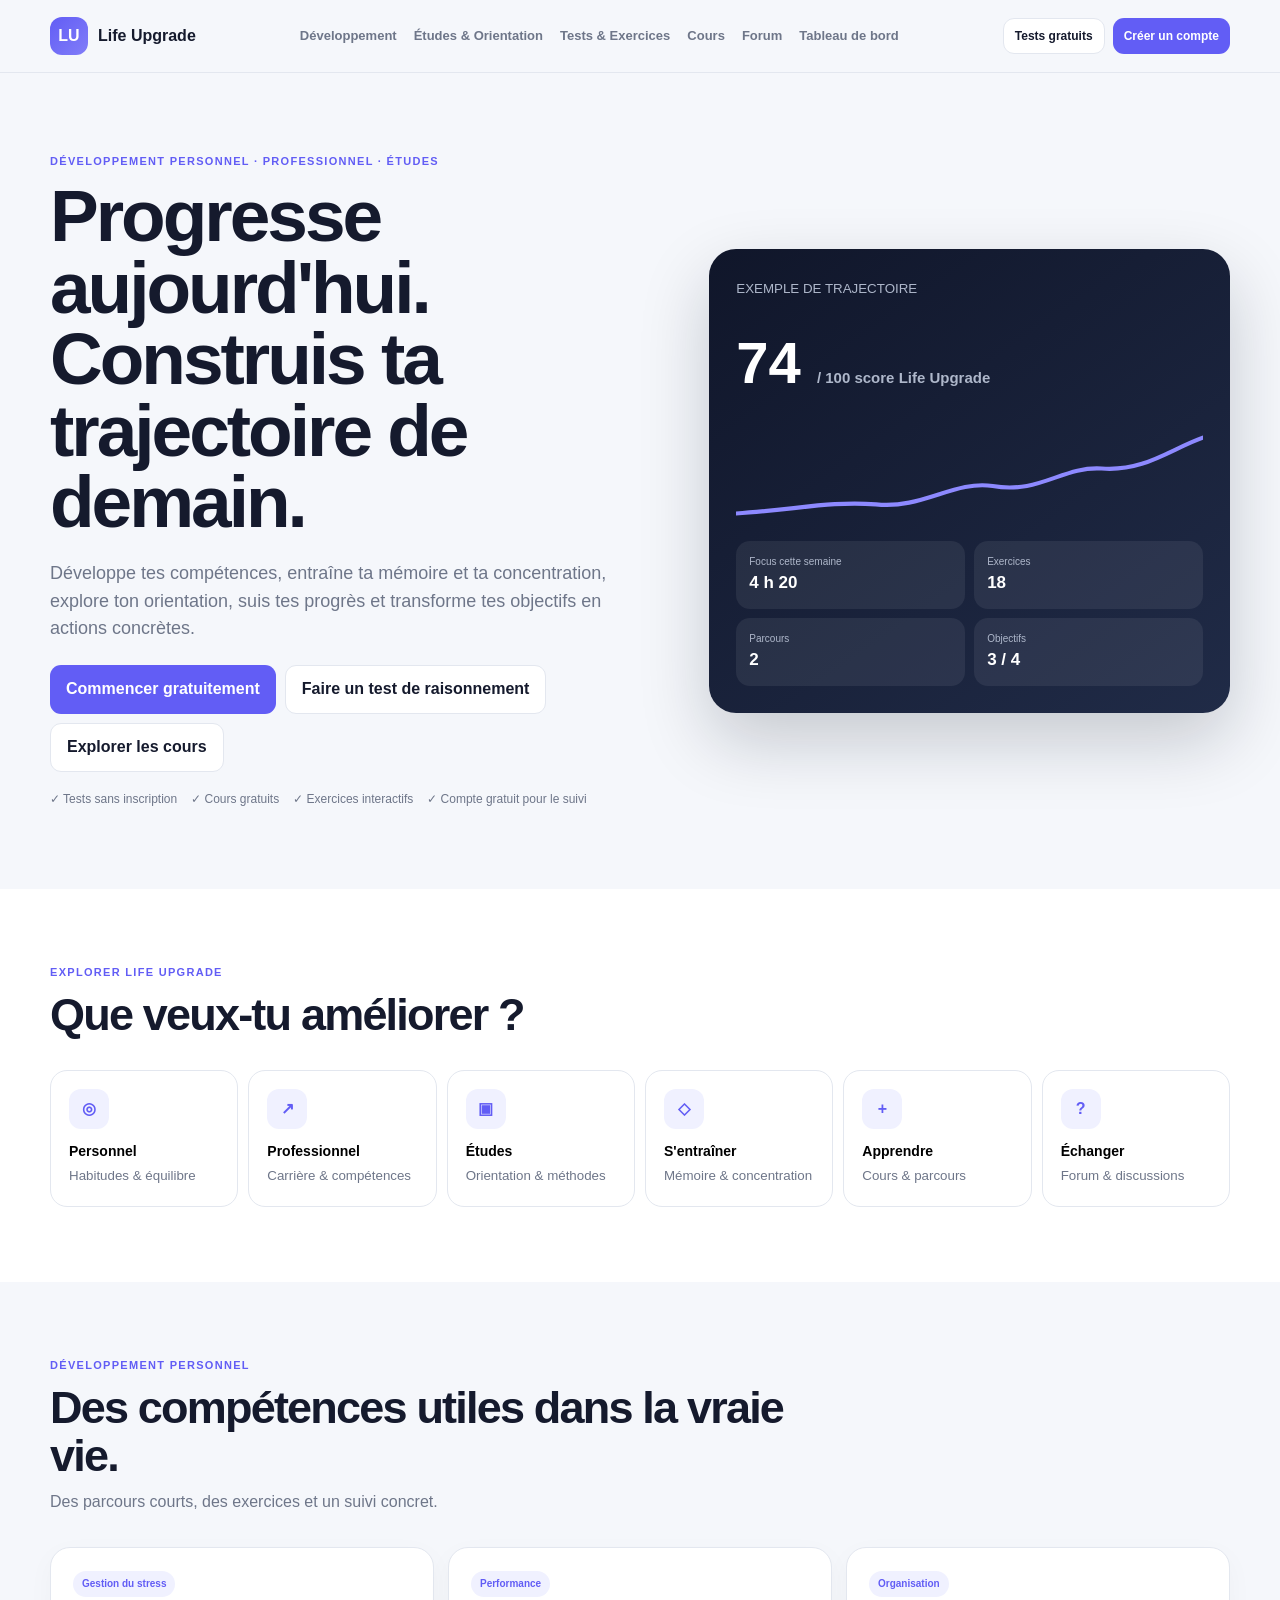
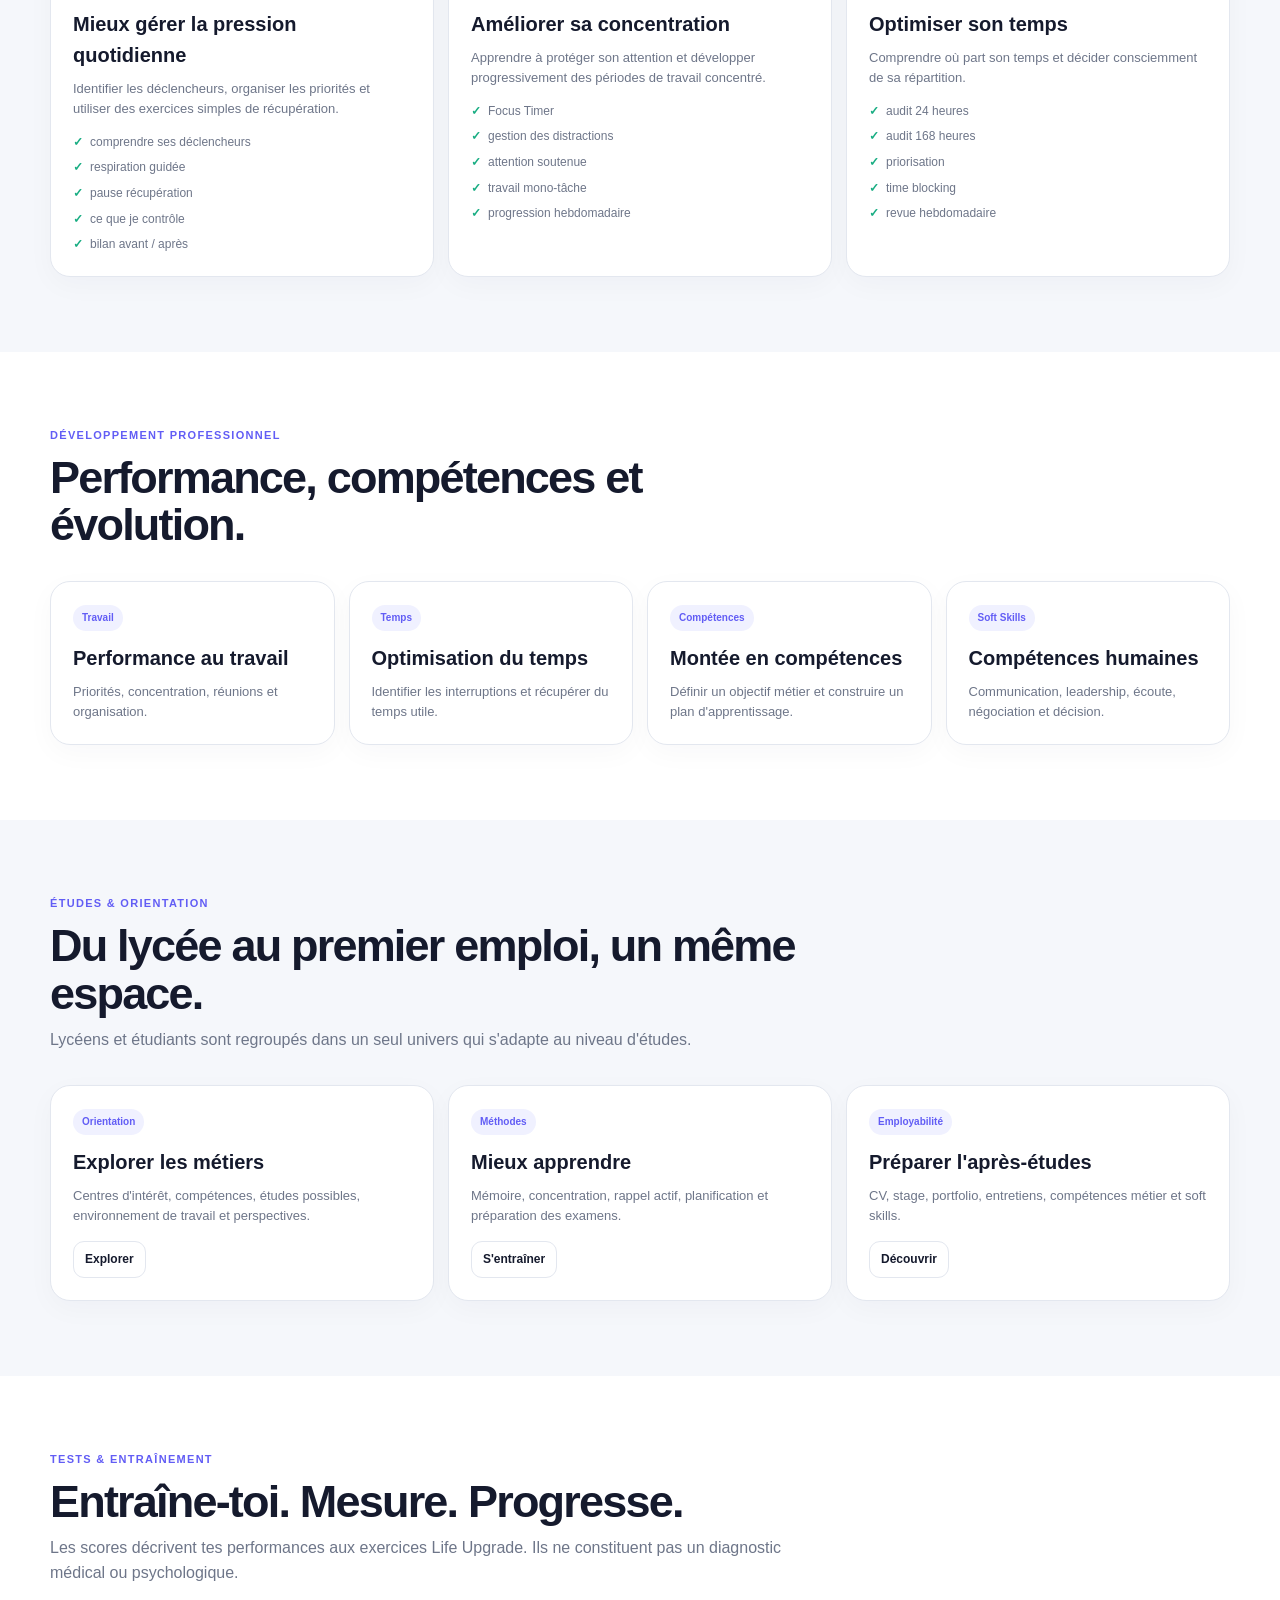
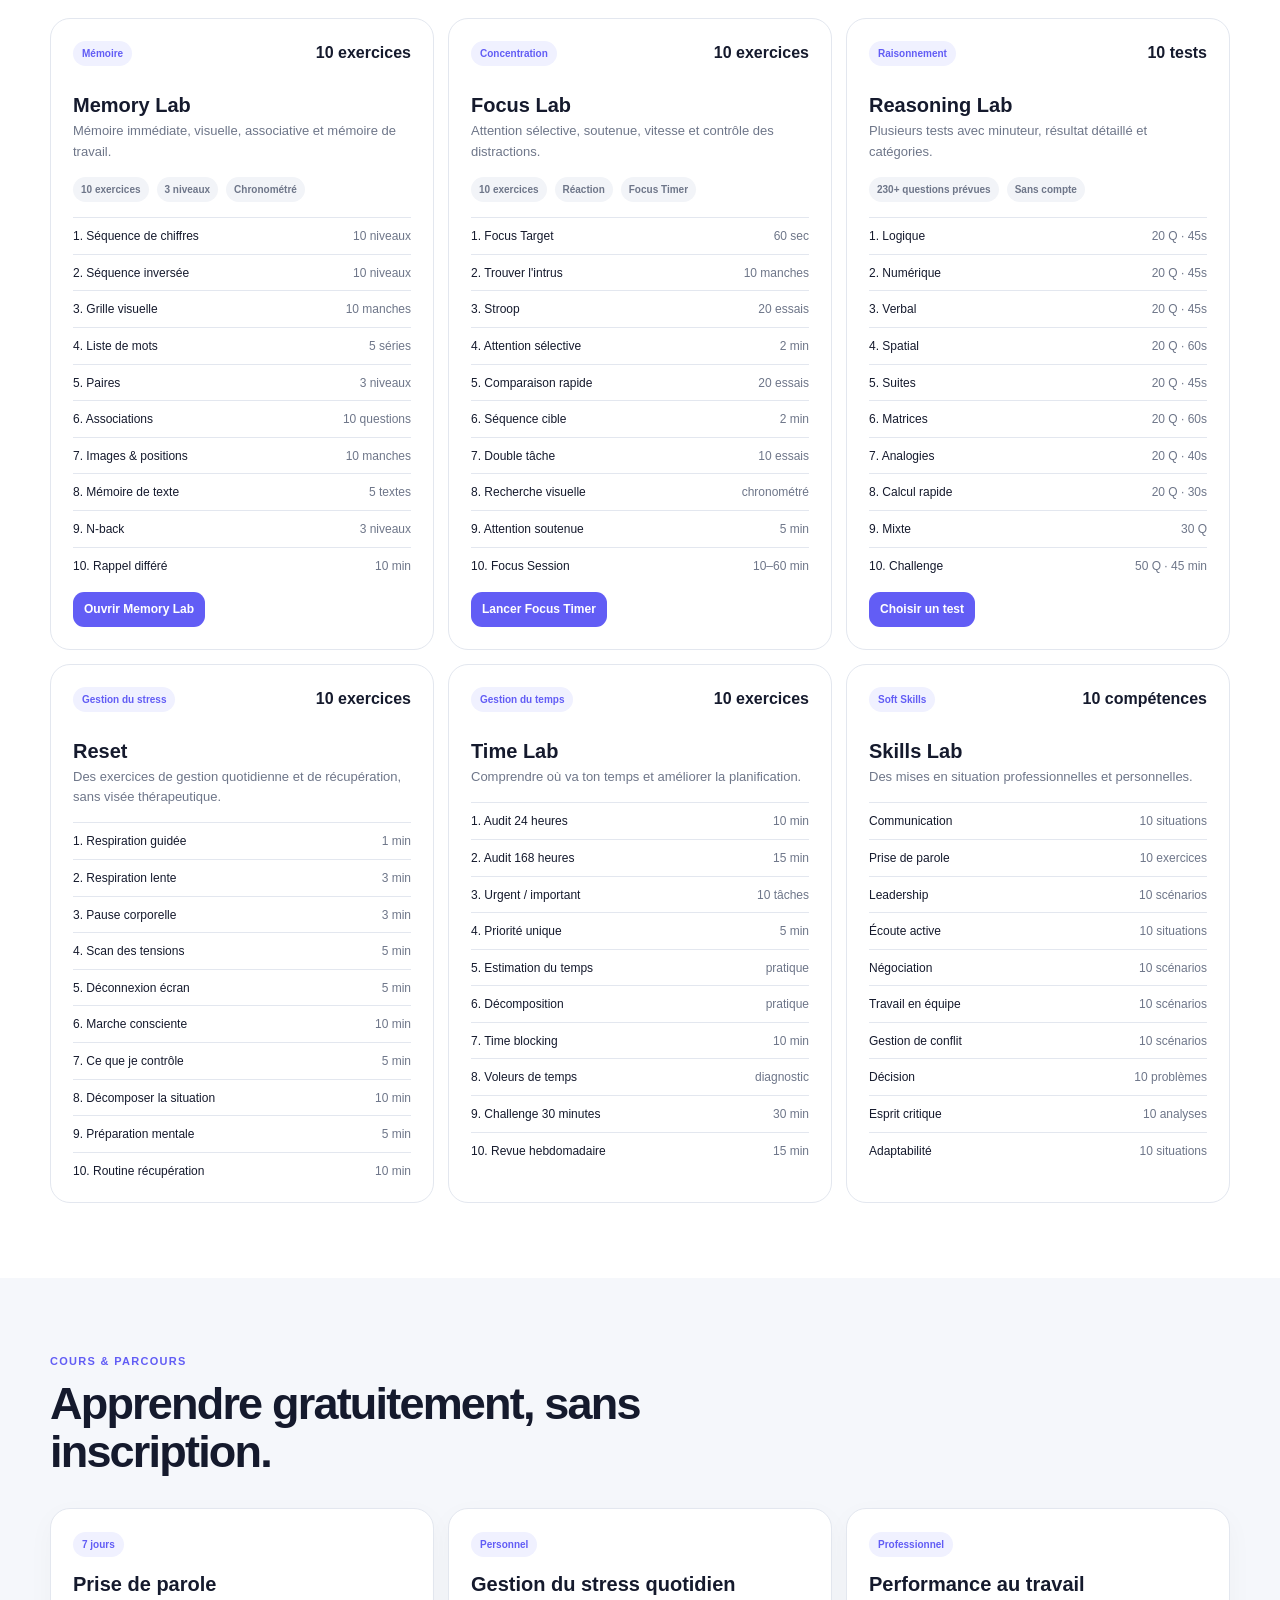
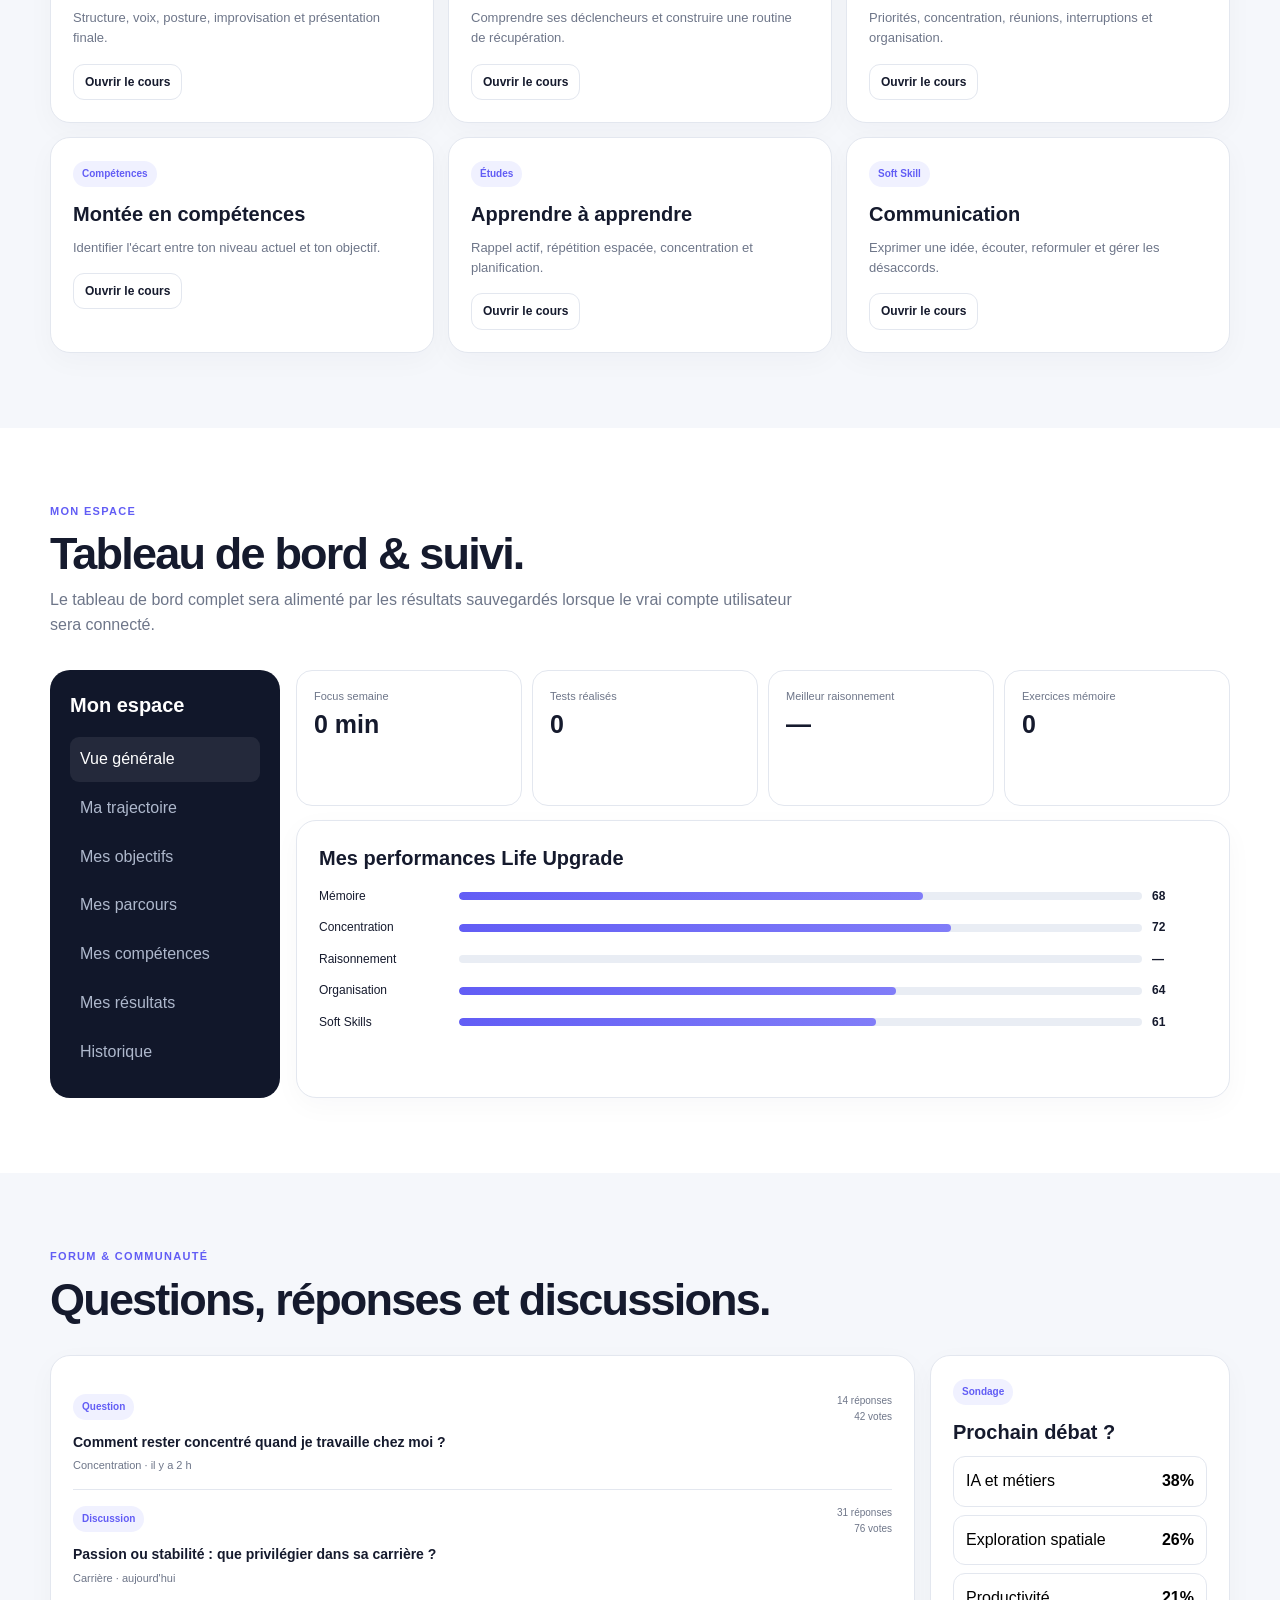
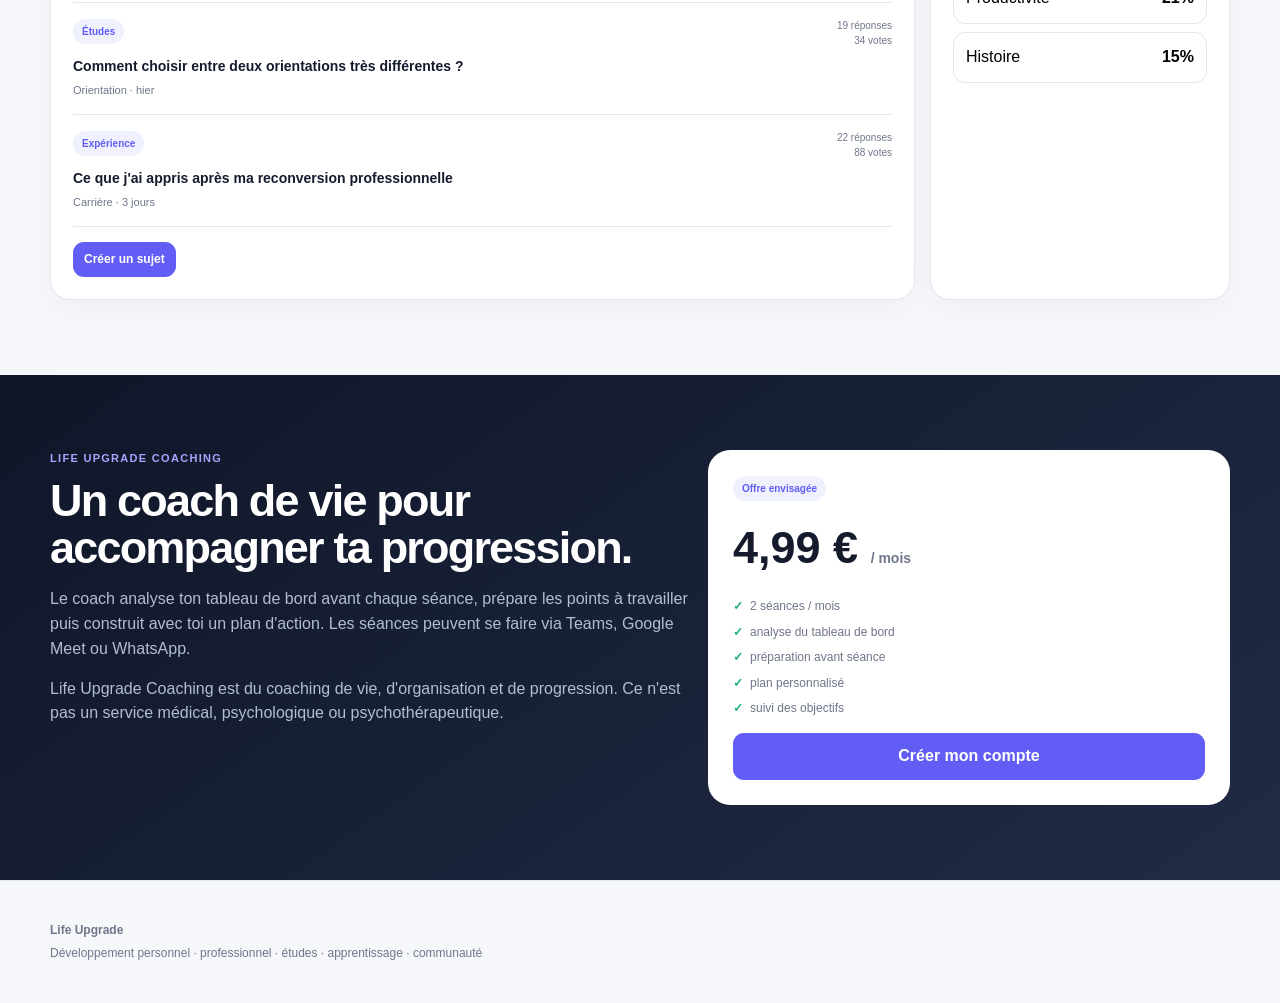
==== commit 4c060965: "up" ====
--- a/index.html
+++ b/index.html
@@ -1,3852 +1,1258 @@
-<!doctype html>
+<!DOCTYPE html>
 <html lang="fr">
 <head>
-  <meta charset="utf-8">
-  <meta name="viewport" content="width=device-width, initial-scale=1">
-  <meta
-    name="description"
-    content="Life Upgrade — développement personnel, professionnel, orientation, apprentissage et trajectoire de vie."
-  >
-  <title>Life Upgrade — Construis ta trajectoire</title>
-
-  <style>
-    :root{
-      --bg:#f5f6fa;
-      --surface:#ffffff;
-      --surface-2:#eef1f6;
-      --ink:#141827;
-      --muted:#6c7487;
-      --line:#e1e5ed;
-      --primary:#615df5;
-      --primary-dark:#4b47da;
-      --teal:#19b68e;
-      --gold:#d99b2b;
-      --danger:#c85b67;
-      --navy:#0e1220;
-      --navy-2:#1a2032;
-      --shadow:0 20px 60px rgba(21,28,51,.09);
-      --max:1200px;
-      --radius:22px;
-    }
-
-    *{
-      box-sizing:border-box;
-      margin:0;
-      padding:0;
-    }
-
-    html{
-      scroll-behavior:smooth;
-    }
-
-    body{
-      font-family:Inter,Arial,sans-serif;
-      color:var(--ink);
-      background:var(--bg);
-      line-height:1.55;
-    }
-
-    h1,h2,h3,h4{
-      line-height:1.08;
-      letter-spacing:-.8px;
-    }
-
-    h1{
-      font-size:clamp(44px,6vw,76px);
-      letter-spacing:-3px;
-    }
-
-    h2{
-      font-size:clamp(30px,4vw,48px);
-      letter-spacing:-2px;
-    }
-
-    h3{
-      font-size:21px;
-    }
-
-    p{
-      color:var(--muted);
-    }
-
-    a{
-      color:inherit;
-      text-decoration:none;
-    }
-
-    button,
-    input,
-    select,
-    textarea{
-      font:inherit;
-    }
-
-    button{
-      cursor:pointer;
-    }
-
-    .container{
-      width:min(calc(100% - 32px),var(--max));
-      margin:0 auto;
-    }
-
-    .section{
-      padding:82px 0;
-    }
-
-    .section.light{
-      background:var(--surface);
-    }
-
-    .eyebrow{
-      display:inline-flex;
-      align-items:center;
-      gap:8px;
-      margin-bottom:14px;
-      color:var(--primary);
-      font-size:11px;
-      font-weight:800;
-      letter-spacing:1.4px;
-      text-transform:uppercase;
-    }
-
-    .eyebrow::before{
-      content:"";
-      width:22px;
-      height:2px;
-      background:var(--primary);
-      border-radius:999px;
-    }
-
-    .section-head{
-      margin-bottom:35px;
-      max-width:780px;
-    }
-
-    .section-head p{
-      margin-top:12px;
-      font-size:15px;
-    }
-
-    .btn{
-      display:inline-flex;
-      align-items:center;
-      justify-content:center;
-      gap:8px;
-      min-height:44px;
-      padding:11px 17px;
-      border:0;
-      border-radius:12px;
-      font-weight:800;
-      transition:.2s ease;
-    }
-
-    .btn:hover{
-      transform:translateY(-1px);
-    }
-
-    .btn-primary{
-      background:var(--primary);
-      color:white;
-      box-shadow:0 12px 26px rgba(97,93,245,.22);
-    }
-
-    .btn-primary:hover{
-      background:var(--primary-dark);
-    }
-
-    .btn-secondary{
-      background:white;
-      color:var(--ink);
-      border:1px solid var(--line);
-    }
-
-    .btn-dark{
-      background:var(--navy);
-      color:white;
-    }
-
-    .btn-small{
-      padding:9px 12px;
-      min-height:38px;
-      font-size:13px;
-    }
-
-    .tag{
-      display:inline-flex;
-      align-items:center;
-      padding:6px 9px;
-      border-radius:999px;
-      background:#eff0ff;
-      color:var(--primary);
-      font-size:11px;
-      font-weight:800;
-    }
-
-    .pill{
-      display:inline-flex;
-      padding:6px 9px;
-      border-radius:999px;
-      background:var(--surface-2);
-      color:var(--muted);
-      font-size:11px;
-      font-weight:700;
-    }
-
-    /* NAVIGATION */
-
-    .topbar{
-      position:sticky;
-      top:0;
-      z-index:100;
-      backdrop-filter:blur(18px);
-      background:rgba(245,246,250,.9);
-      border-bottom:1px solid rgba(225,229,237,.9);
-    }
-
-    .topbar-inner{
-      min-height:74px;
-      display:flex;
-      justify-content:space-between;
-      align-items:center;
-      gap:18px;
-    }
-
-    .brand{
-      display:flex;
-      align-items:center;
-      gap:10px;
-      font-weight:900;
-      white-space:nowrap;
-    }
-
-    .brand-mark{
-      width:38px;
-      height:38px;
-      display:grid;
-      place-items:center;
-      border-radius:12px;
-      color:white;
-      background:linear-gradient(135deg,var(--primary),#8581ff);
-      font-size:12px;
-    }
-
-    .nav{
-      display:flex;
-      gap:17px;
-      align-items:center;
-      color:var(--muted);
-      font-size:12px;
-      font-weight:700;
-    }
-
-    .nav a:hover{
-      color:var(--ink);
-    }
-
-    .account-area{
-      display:flex;
-      align-items:center;
-      gap:8px;
-    }
-
-    .user-chip{
-      display:none;
-      align-items:center;
-      gap:8px;
-      padding:6px 10px;
-      background:white;
-      border:1px solid var(--line);
-      border-radius:999px;
-      font-size:12px;
-      font-weight:800;
-    }
-
-    .user-chip.show{
-      display:flex;
-    }
-
-    .avatar{
-      width:27px;
-      height:27px;
-      display:grid;
-      place-items:center;
-      border-radius:50%;
-      background:#eff0ff;
-      color:var(--primary);
-      font-size:11px;
-    }
-
-    /* HERO */
-
-    .hero{
-      padding:80px 0 68px;
-    }
-
-    .hero-grid{
-      display:grid;
-      grid-template-columns:1.08fr .92fr;
-      gap:52px;
-      align-items:center;
-    }
-
-    .hero-copy p{
-      max-width:680px;
-      margin-top:22px;
-      font-size:18px;
-    }
-
-    .hero-actions{
-      display:flex;
-      flex-wrap:wrap;
-      gap:10px;
-      margin:28px 0 18px;
-    }
-
-    .hero-trust{
-      display:flex;
-      flex-wrap:wrap;
-      gap:13px 20px;
-      color:var(--muted);
-      font-size:12px;
-    }
-
-    .hero-card{
-      padding:27px;
-      color:white;
-      border-radius:28px;
-      background:linear-gradient(145deg,#101529,#1d2943);
-      box-shadow:0 28px 70px rgba(10,16,32,.2);
-    }
-
-    .hero-card-top{
-      display:flex;
-      justify-content:space-between;
-      gap:10px;
-      margin-bottom:24px;
-    }
-
-    .hero-card-top small{
-      color:#9da8be;
-    }
-
-    .score{
-      display:flex;
-      align-items:end;
-      gap:8px;
-    }
-
-    .score strong{
-      font-size:56px;
-      line-height:1;
-    }
-
-    .score span{
-      color:#aeb9cf;
-      font-size:13px;
-      padding-bottom:7px;
-    }
-
-    .hero-graph{
-      height:120px;
-      margin:20px 0;
-      border-radius:18px;
-      background:rgba(255,255,255,.05);
-      overflow:hidden;
-    }
-
-    .hero-graph svg{
-      width:100%;
-      height:100%;
-    }
-
-    .hero-kpis{
-      display:grid;
-      grid-template-columns:repeat(2,1fr);
-      gap:10px;
-    }
-
-    .hero-kpi{
-      padding:14px;
-      border-radius:16px;
-      background:rgba(255,255,255,.06);
-    }
-
-    .hero-kpi span{
-      display:block;
-      margin-bottom:4px;
-      color:#9da8be;
-      font-size:11px;
-    }
-
-    .hero-kpi strong{
-      font-size:17px;
-    }
-
-    /* PROFILE */
-
-    .profile-grid{
-      display:grid;
-      grid-template-columns:repeat(5,1fr);
-      gap:12px;
-    }
-
-    .profile-card{
-      padding:20px;
-      text-align:left;
-      border:1px solid var(--line);
-      background:white;
-      border-radius:18px;
-      transition:.2s;
-    }
-
-    .profile-card:hover,
-    .profile-card.active{
-      transform:translateY(-2px);
-      border-color:rgba(97,93,245,.4);
-      box-shadow:0 14px 32px rgba(97,93,245,.09);
-    }
-
-    .profile-icon{
-      width:42px;
-      height:42px;
-      display:grid;
-      place-items:center;
-      margin-bottom:15px;
-      border-radius:12px;
-      background:#eff0ff;
-      color:var(--primary);
-      font-weight:800;
-    }
-
-    .profile-card strong{
-      display:block;
-      margin-bottom:6px;
-      font-size:16px;
-    }
-
-    .profile-card small{
-      color:var(--muted);
-    }
-
-    /* GRID CARDS */
-
-    .grid-3{
-      display:grid;
-      grid-template-columns:repeat(3,1fr);
-      gap:14px;
-    }
-
-    .grid-2{
-      display:grid;
-      grid-template-columns:repeat(2,1fr);
-      gap:14px;
-    }
-
-    .grid-4{
-      display:grid;
-      grid-template-columns:repeat(4,1fr);
-      gap:14px;
-    }
-
-    .card{
-      padding:23px;
-      border:1px solid var(--line);
-      background:white;
-      border-radius:20px;
-    }
-
-    .card p{
-      margin-top:8px;
-      font-size:13px;
-    }
-
-    .card ul{
-      display:grid;
-      gap:7px;
-      margin-top:14px;
-      list-style:none;
-      color:var(--muted);
-      font-size:12px;
-    }
-
-    .card li::before{
-      content:"✓";
-      margin-right:7px;
-      color:var(--teal);
-      font-weight:800;
-    }
-
-    /* SIMULATOR */
-
-    .simulator{
-      display:grid;
-      grid-template-columns:330px 1fr;
-      gap:16px;
-    }
-
-    .panel{
-      padding:24px;
-      border:1px solid var(--line);
-      background:white;
-      border-radius:22px;
-      box-shadow:0 10px 34px rgba(21,28,51,.04);
-    }
-
-    .panel-head{
-      display:flex;
-      justify-content:space-between;
-      gap:12px;
-      margin-bottom:22px;
-    }
-
-    .panel-head p{
-      margin-top:4px;
-      font-size:13px;
-    }
-
-    .control{
-      margin-bottom:21px;
-    }
-
-    .control label{
-      display:flex;
-      justify-content:space-between;
-      gap:10px;
-      margin-bottom:8px;
-      font-size:12px;
-      font-weight:800;
-    }
-
-    .control label span:last-child{
-      color:var(--primary);
-    }
-
-    input[type="range"]{
-      width:100%;
-      accent-color:var(--primary);
-    }
-
-    .control small{
-      display:block;
-      margin-top:5px;
-      color:var(--muted);
-      font-size:11px;
-    }
-
-    .scenario-grid{
-      display:grid;
-      grid-template-columns:1fr 1fr;
-      gap:12px;
-    }
-
-    .scenario{
-      padding:18px;
-      border-radius:18px;
-      background:var(--surface-2);
-    }
-
-    .scenario.green{
-      background:#ecfbf6;
-    }
-
-    .scenario small{
-      display:block;
-      margin-bottom:5px;
-      color:var(--muted);
-      font-size:10px;
-      font-weight:800;
-      text-transform:uppercase;
-    }
-
-    .scenario strong{
-      font-size:28px;
-    }
-
-    .scenario.green strong{
-      color:#148a68;
-    }
-
-    .bars{
-      display:grid;
-      gap:13px;
-      margin-top:22px;
-    }
-
-    .bar-row{
-      display:grid;
-      grid-template-columns:120px 1fr 80px;
-      gap:10px;
-      align-items:center;
-      font-size:12px;
-    }
-
-    .bar{
-      height:8px;
-      overflow:hidden;
-      border-radius:999px;
-      background:#e9edf4;
-    }
-
-    .bar i{
-      display:block;
-      height:100%;
-      border-radius:999px;
-      background:linear-gradient(90deg,var(--primary),#8b87ff);
-      transition:.2s;
-    }
-
-    .compare-table{
-      width:100%;
-      margin-top:22px;
-      border-collapse:collapse;
-      font-size:12px;
-    }
-
-    .compare-table th,
-    .compare-table td{
-      padding:10px 8px;
-      border-bottom:1px solid var(--line);
-      text-align:left;
-    }
-
-    .compare-table th{
-      color:var(--muted);
-    }
-
-    /* ORIENTATION */
-
-    .option-card{
-      padding:22px;
-      border:1px solid var(--line);
-      background:white;
-      border-radius:20px;
-    }
-
-    .option-card h3{
-      margin:13px 0 8px;
-    }
-
-    .option-card p{
-      font-size:13px;
-    }
-
-    .compatibility{
-      margin-top:15px;
-      font-size:12px;
-      font-weight:800;
-      color:var(--teal);
-    }
-
-    /* CAREER */
-
-    .skill-row{
-      display:grid;
-      grid-template-columns:120px 1fr 40px;
-      gap:10px;
-      align-items:center;
-      margin-top:12px;
-      font-size:12px;
-    }
-
-    .skill-track{
-      height:8px;
-      overflow:hidden;
-      border-radius:999px;
-      background:#e9edf4;
-    }
-
-    .skill-track i{
-      display:block;
-      height:100%;
-      border-radius:999px;
-      background:linear-gradient(90deg,var(--primary),#8b87ff);
-    }
-
-    .gap-box{
-      margin-top:18px;
-      padding:15px;
-      border:1px solid #f0e4bf;
-      border-radius:16px;
-      background:#faf8ef;
-    }
-
-    .gap-box strong{
-      display:block;
-      margin-bottom:4px;
-      font-size:13px;
-    }
-
-    .gap-box p{
-      font-size:12px;
-    }
-
-    /* COURSES */
-
-    .course-card{
-      display:flex;
-      flex-direction:column;
-      min-height:250px;
-      padding:22px;
-      border:1px solid var(--line);
-      background:white;
-      border-radius:20px;
-    }
-
-    .course-meta{
-      display:flex;
-      justify-content:space-between;
-      gap:8px;
-      color:var(--muted);
-      font-size:11px;
-      font-weight:800;
-    }
-
-    .course-card h3{
-      margin:17px 0 9px;
-    }
-
-    .course-card p{
-      font-size:13px;
-    }
-
-    .course-bottom{
-      display:flex;
-      align-items:center;
-      justify-content:space-between;
-      gap:10px;
-      margin-top:auto;
-      padding-top:18px;
-    }
-
-    .free-label{
-      color:var(--teal);
-      font-size:11px;
-      font-weight:800;
-    }
-
-    /* CULTURE */
-
-    .culture-card{
-      min-height:190px;
-      display:flex;
-      flex-direction:column;
-      justify-content:end;
-      padding:20px;
-      border-radius:20px;
-      color:white;
-      background:linear-gradient(145deg,#1b2140,#0e1220);
-    }
-
-    .culture-card:nth-child(2){
-      background:linear-gradient(145deg,#173a33,#10201c);
-    }
-
-    .culture-card:nth-child(3){
-      background:linear-gradient(145deg,#462a1b,#22140d);
-    }
-
-    .culture-card:nth-child(4){
-      background:linear-gradient(145deg,#332347,#171120);
-    }
-
-    .culture-card p{
-      color:#b8c0d0;
-      margin-top:5px;
-      font-size:12px;
-    }
-
-    /* COMMUNITY */
-
-    .community{
-      display:grid;
-      grid-template-columns:1.2fr .8fr;
-      gap:16px;
-    }
-
-    .poll-options{
-      display:grid;
-      gap:9px;
-      margin-top:18px;
-    }
-
-    .poll-option{
-      width:100%;
-      padding:14px;
-      border:1px solid var(--line);
-      border-radius:14px;
-      background:white;
-      display:flex;
-      justify-content:space-between;
-      text-align:left;
-    }
-
-    .poll-option:hover,
-    .poll-option.selected{
-      border-color:rgba(97,93,245,.4);
-      background:#f8f8ff;
-    }
-
-    .poll-option b{
-      color:var(--primary);
-      font-size:11px;
-    }
-
-    /* COACHING */
-
-    .coaching{
-      color:white;
-      background:linear-gradient(145deg,#0f1425,#1c2741);
-    }
-
-    .coaching-grid{
-      display:grid;
-      grid-template-columns:1.15fr .85fr;
-      gap:18px;
-    }
-
-    .coaching-copy p{
-      margin-top:15px;
-      color:#b6bfd1;
-      max-width:650px;
-    }
-
-    .coach-workflow{
-      display:grid;
-      grid-template-columns:repeat(3,1fr);
-      gap:10px;
-      margin-top:22px;
-    }
-
-    .coach-step{
-      padding:14px;
-      border:1px solid rgba(255,255,255,.09);
-      border-radius:16px;
-      background:rgba(255,255,255,.06);
-    }
-
-    .coach-step strong{
-      display:block;
-      font-size:13px;
-    }
-
-    .coach-step span{
-      display:block;
-      margin-top:4px;
-      color:#9eabc1;
-      font-size:11px;
-    }
-
-    .premium-card{
-      padding:25px;
-      border-radius:22px;
-      background:white;
-      color:var(--ink);
-    }
-
-    .premium-card .price{
-      display:block;
-      margin:5px 0 10px;
-      font-size:45px;
-      font-weight:900;
-    }
-
-    .premium-card .price span{
-      font-size:15px;
-      color:var(--muted);
-    }
-
-    .premium-card ul{
-      display:grid;
-      gap:9px;
-      margin:15px 0 20px;
-      list-style:none;
-      color:var(--muted);
-      font-size:12px;
-    }
-
-    .premium-card li::before{
-      content:"✓";
-      color:var(--teal);
-      font-weight:800;
-      margin-right:7px;
-    }
-
-    /* PARENT */
-
-    .privacy-box{
-      margin-top:15px;
-      padding:14px;
-      border:1px solid #e4e4ff;
-      border-radius:15px;
-      background:#f8f8ff;
-      color:var(--muted);
-      font-size:12px;
-    }
-
-    /* FOOTER */
-
-    footer{
-      padding:40px 0 55px;
-      border-top:1px solid var(--line);
-    }
-
-    .footer-inner{
-      display:flex;
-      justify-content:space-between;
-      gap:20px;
-      color:var(--muted);
-      font-size:12px;
-    }
-
-    /* MODALS */
-
-    .modal-bg{
-      position:fixed;
-      inset:0;
-      z-index:300;
-      display:none;
-      align-items:center;
-      justify-content:center;
-      padding:16px;
-      background:rgba(9,12,22,.58);
-    }
-
-    .modal-bg.open{
-      display:flex;
-    }
-
-    .modal{
-      position:relative;
-      width:min(100%,720px);
-      max-height:90vh;
-      overflow:auto;
-      padding:28px;
-      border-radius:24px;
-      background:white;
-      box-shadow:0 35px 100px rgba(0,0,0,.25);
-    }
-
-    .modal.wide{
-      width:min(100%,900px);
-    }
-
-    .modal-close{
-      position:absolute;
-      top:13px;
-      right:14px;
-      width:34px;
-      height:34px;
-      border:0;
-      border-radius:50%;
-      background:var(--surface-2);
-      font-size:18px;
-    }
-
-    .modal p{
-      margin-top:8px;
-      font-size:14px;
-    }
-
-    .form-grid{
-      display:grid;
-      grid-template-columns:1fr 1fr;
-      gap:13px;
-      margin-top:20px;
-    }
-
-    .form-group{
-      display:flex;
-      flex-direction:column;
-      gap:6px;
-    }
-
-    .form-group.full{
-      grid-column:1 / -1;
-    }
-
-    .form-group label{
-      font-size:12px;
-      font-weight:800;
-    }
-
-    .form-group input,
-    .form-group select,
-    .form-group textarea{
-      width:100%;
-      padding:12px 13px;
-      border:1px solid var(--line);
-      border-radius:11px;
-      outline:none;
-      background:white;
-    }
-
-    .form-group input:focus,
-    .form-group select:focus,
-    .form-group textarea:focus{
-      border-color:var(--primary);
-      box-shadow:0 0 0 3px rgba(97,93,245,.08);
-    }
-
-    .interest-grid{
-      display:grid;
-      grid-template-columns:repeat(2,1fr);
-      gap:9px;
-      margin-top:10px;
-    }
-
-    .interest-option{
-      position:relative;
-    }
-
-    .interest-option input{
-      position:absolute;
-      opacity:0;
-      pointer-events:none;
-    }
-
-    .interest-option label{
-      display:block;
-      padding:11px 12px;
-      border:1px solid var(--line);
-      border-radius:12px;
-      cursor:pointer;
-      color:var(--muted);
-      font-size:12px;
-      font-weight:700;
-    }
-
-    .interest-option input:checked + label{
-      border-color:var(--primary);
-      background:#f5f4ff;
-      color:var(--primary);
-    }
-
-    .form-actions{
-      display:flex;
-      justify-content:flex-end;
-      gap:9px;
-      margin-top:20px;
-    }
-
-    .form-error{
-      display:none;
-      margin-top:12px;
-      padding:11px;
-      border-radius:11px;
-      background:#fff0f2;
-      color:var(--danger);
-      font-size:12px;
-    }
-
-    .form-success{
-      display:none;
-      margin-top:12px;
-      padding:11px;
-      border-radius:11px;
-      background:#ecfbf6;
-      color:#168a67;
-      font-size:12px;
-    }
-
-    /* IQ */
-
-    .iq-progress{
-      height:8px;
-      overflow:hidden;
-      margin:20px 0 22px;
-      border-radius:999px;
-      background:#e8ecf3;
-    }
-
-    .iq-progress i{
-      display:block;
-      width:0;
-      height:100%;
-      border-radius:inherit;
-      background:linear-gradient(90deg,var(--primary),#8b87ff);
-    }
-
-    .iq-question{
-      display:none;
-    }
-
-    .iq-question.active{
-      display:block;
-    }
-
-    .iq-options{
-      display:grid;
-      gap:9px;
-      margin-top:16px;
-    }
-
-    .iq-option{
-      padding:13px;
-      text-align:left;
-      border:1px solid var(--line);
-      border-radius:12px;
-      background:white;
-    }
-
-    .iq-option:hover,
-    .iq-option.selected{
-      border-color:var(--primary);
-      background:#f5f4ff;
-      color:var(--primary);
-    }
-
-    .iq-nav{
-      display:flex;
-      justify-content:space-between;
-      gap:10px;
-      margin-top:20px;
-    }
-
-    .iq-result{
-      display:none;
-      margin-top:20px;
-      padding:22px;
-      border-radius:18px;
-      background:#f7f7ff;
-      text-align:center;
-    }
-
-    .iq-result.show{
-      display:block;
-    }
-
-    .iq-number{
-      font-size:54px;
-      font-weight:900;
-      color:var(--primary);
-    }
-
-    /* COURSE VIEWER */
-
-    .course-module{
-      margin-top:11px;
-      padding:16px;
-      border:1px solid var(--line);
-      border-radius:15px;
-      background:#fbfbfd;
-    }
-
-    .course-module strong{
-      display:block;
-      font-size:13px;
-    }
-
-    .course-module p{
-      margin-top:5px;
-      font-size:12px;
-    }
-
-    @media(max-width:1050px){
-      .nav{
-        display:none;
-      }
-
-      .hero-grid,
-      .simulator,
-      .coaching-grid,
-      .community{
-        grid-template-columns:1fr;
-      }
-
-      .profile-grid{
-        grid-template-columns:repeat(3,1fr);
-      }
-
-      .grid-4{
-        grid-template-columns:repeat(2,1fr);
-      }
-    }
-
-    @media(max-width:760px){
-      .container{
-        width:min(calc(100% - 22px),var(--max));
-      }
-
-      .hero{
-        padding-top:50px;
-      }
-
-      .grid-3,
-      .grid-2,
-      .profile-grid,
-      .scenario-grid,
-      .interest-grid{
-        grid-template-columns:1fr;
-      }
-
-      .grid-4{
-        grid-template-columns:1fr;
-      }
-
-      .form-grid{
-        grid-template-columns:1fr;
-      }
-
-      .form-group.full{
-        grid-column:auto;
-      }
-
-      .coach-workflow{
-        grid-template-columns:1fr;
-      }
-
-      .bar-row{
-        grid-template-columns:95px 1fr 65px;
-      }
-
-      .footer-inner{
-        flex-direction:column;
-        align-items:flex-start;
-      }
-
-      .account-area .btn-secondary{
-        display:none;
-      }
-    }
-  </style>
+<meta charset="UTF-8">
+<meta name="viewport" content="width=device-width,initial-scale=1.0">
+<title>Life Upgrade</title>
+
+<style>
+:root{
+  --bg:#f5f7fb;
+  --card:#fff;
+  --text:#151a2d;
+  --muted:#6e7689;
+  --line:#e3e7ef;
+  --primary:#625df5;
+  --primary2:#817df8;
+  --green:#18ad82;
+  --dark:#11172a;
+  --soft:#f0f1ff;
+  --warning:#f0a33a;
+  --danger:#d85f6a;
+  --radius:20px;
+  --shadow:0 16px 45px rgba(20,28,50,.07);
+}
+*{box-sizing:border-box;margin:0;padding:0}
+html{scroll-behavior:smooth}
+body{
+  font-family:Inter,Arial,sans-serif;
+  background:var(--bg);
+  color:var(--text);
+  line-height:1.55;
+}
+button,input,select,textarea{font:inherit}
+button{cursor:pointer}
+a{text-decoration:none;color:inherit}
+.container{width:min(1180px,calc(100% - 28px));margin:auto}
+.hidden{display:none!important}
+
+header{
+  position:sticky;top:0;z-index:100;
+  background:rgba(245,247,251,.94);
+  backdrop-filter:blur(15px);
+  border-bottom:1px solid var(--line);
+}
+.navbar{
+  min-height:72px;
+  display:flex;align-items:center;justify-content:space-between;gap:15px;
+}
+.logo{display:flex;align-items:center;gap:10px;font-weight:900}
+.logoMark{
+  width:38px;height:38px;border-radius:12px;
+  display:grid;place-items:center;
+  color:#fff;background:linear-gradient(135deg,var(--primary),var(--primary2));
+}
+nav{display:flex;gap:17px;color:var(--muted);font-size:13px;font-weight:700}
+nav a:hover{color:var(--primary)}
+.actions{display:flex;gap:8px}
+
+.btn{
+  border:0;border-radius:11px;padding:11px 16px;
+  font-weight:800;transition:.2s;
+}
+.btn:hover{transform:translateY(-1px)}
+.primary{background:var(--primary);color:white}
+.secondary{background:white;border:1px solid var(--line);color:var(--text)}
+.dark{background:var(--dark);color:white}
+.small{padding:8px 11px;font-size:12px}
+
+section{padding:75px 0}
+.white{background:white}
+.eyebrow{
+  color:var(--primary);font-size:11px;font-weight:900;
+  letter-spacing:1.3px;text-transform:uppercase;margin-bottom:10px;
+}
+h1{font-size:clamp(43px,6vw,73px);line-height:.98;letter-spacing:-3px}
+h2{font-size:clamp(29px,4vw,45px);line-height:1.06;letter-spacing:-1.8px}
+h3{font-size:20px}
+p{color:var(--muted)}
+.sectionHead{max-width:760px;margin-bottom:32px}
+.sectionHead p{margin-top:11px}
+
+.hero{padding:80px 0}
+.heroGrid{display:grid;grid-template-columns:1.08fr .92fr;gap:48px;align-items:center}
+.heroText{font-size:18px;margin:22px 0;max-width:650px}
+.heroBtns{display:flex;flex-wrap:wrap;gap:9px}
+.heroNotes{display:flex;flex-wrap:wrap;gap:14px;margin-top:18px;font-size:12px;color:var(--muted)}
+.heroCard{
+  color:white;padding:27px;border-radius:27px;
+  background:linear-gradient(145deg,#10162a,#202b47);
+  box-shadow:0 28px 70px rgba(12,18,35,.2);
+}
+.heroCard small{color:#aeb7ca}
+.score{font-size:58px;font-weight:900;margin:18px 0}
+.score span{font-size:15px;color:#aeb7ca}
+.graph{height:100px;margin:15px 0}
+.graph svg{width:100%;height:100%}
+.kpis{display:grid;grid-template-columns:1fr 1fr;gap:9px}
+.kpi{background:rgba(255,255,255,.07);padding:13px;border-radius:14px}
+.kpi span{display:block;font-size:10px;color:#aeb7ca}
+.kpi strong{font-size:17px}
+
+.grid2{display:grid;grid-template-columns:repeat(2,1fr);gap:14px}
+.grid3{display:grid;grid-template-columns:repeat(3,1fr);gap:14px}
+.grid4{display:grid;grid-template-columns:repeat(4,1fr);gap:14px}
+.card{
+  background:var(--card);border:1px solid var(--line);
+  border-radius:var(--radius);padding:22px;box-shadow:0 8px 28px rgba(20,28,50,.03);
+}
+.card p{font-size:13px;margin-top:8px}
+.tag{
+  display:inline-block;background:var(--soft);color:var(--primary);
+  border-radius:999px;padding:5px 9px;font-size:10px;font-weight:900;margin-bottom:12px;
+}
+.cardList{list-style:none;margin-top:14px;display:grid;gap:7px;font-size:12px;color:var(--muted)}
+.cardList li:before{content:"✓";color:var(--green);font-weight:900;margin-right:7px}
+
+.quickNav{display:grid;grid-template-columns:repeat(6,1fr);gap:10px}
+.quick{
+  background:white;border:1px solid var(--line);border-radius:17px;padding:18px;text-align:left;
+}
+.quick:hover{border-color:var(--primary)}
+.quickIcon{
+  width:40px;height:40px;border-radius:12px;background:var(--soft);
+  color:var(--primary);display:grid;place-items:center;font-weight:900;margin-bottom:12px;
+}
+.quick strong{display:block;font-size:14px}
+.quick small{color:var(--muted)}
+
+.trainingGrid{display:grid;grid-template-columns:repeat(3,1fr);gap:14px}
+.trainingCard{
+  background:white;border:1px solid var(--line);border-radius:20px;padding:22px;
+}
+.trainingTop{display:flex;justify-content:space-between;gap:10px;margin-bottom:12px}
+.trainingCard p{font-size:13px}
+.trainingMeta{
+  display:flex;gap:8px;flex-wrap:wrap;margin:15px 0;
+}
+.meta{
+  background:#f2f4f8;border-radius:999px;padding:5px 8px;
+  font-size:10px;color:var(--muted);font-weight:800;
+}
+
+.exerciseList{display:grid;gap:8px;margin-top:15px}
+.exercise{
+  display:flex;align-items:center;justify-content:space-between;gap:10px;
+  border-top:1px solid var(--line);padding-top:9px;font-size:12px;
+}
+.exercise span:last-child{color:var(--muted)}
+
+.dashboard{
+  display:grid;grid-template-columns:230px 1fr;gap:16px;
+}
+.side{
+  background:var(--dark);color:white;border-radius:20px;padding:20px;
+}
+.side h3{margin-bottom:16px}
+.side button{
+  display:block;width:100%;text-align:left;background:transparent;color:#aeb8cc;
+  border:0;padding:10px;border-radius:9px;margin-bottom:4px;
+}
+.side button.active,.side button:hover{background:rgba(255,255,255,.08);color:white}
+.dashContent{display:grid;gap:14px}
+.statGrid{display:grid;grid-template-columns:repeat(4,1fr);gap:10px}
+.stat{background:white;border:1px solid var(--line);padding:17px;border-radius:16px}
+.stat span{display:block;color:var(--muted);font-size:11px}
+.stat strong{font-size:25px}
+.progressRow{
+  display:grid;grid-template-columns:130px 1fr 55px;gap:10px;align-items:center;
+  font-size:12px;margin-top:13px;
+}
+.progress{height:8px;background:#e9edf4;border-radius:999px;overflow:hidden}
+.progress i{display:block;height:100%;background:linear-gradient(90deg,var(--primary),var(--primary2));border-radius:999px}
+
+.forumLayout{display:grid;grid-template-columns:1fr 300px;gap:15px}
+.topic{
+  display:grid;grid-template-columns:1fr auto;gap:12px;
+  padding:15px 0;border-bottom:1px solid var(--line);
+}
+.topic:last-child{border:0}
+.topic h4{font-size:14px}
+.topic p{font-size:11px;margin-top:4px}
+.topicStats{text-align:right;font-size:10px;color:var(--muted)}
+
+.pollOption{
+  width:100%;display:flex;justify-content:space-between;
+  background:white;border:1px solid var(--line);padding:12px;border-radius:12px;margin-top:8px;
+}
+.pollOption.selected{border-color:var(--primary);background:var(--soft)}
+
+.coaching{
+  background:linear-gradient(145deg,#101628,#202b46);color:white;
+}
+.coachGrid{display:grid;grid-template-columns:1.1fr .9fr;gap:20px}
+.coaching p{color:#b3bdd0}
+.priceBox{background:white;color:var(--text);padding:25px;border-radius:22px}
+.price{font-size:45px;font-weight:900}
+.price span{font-size:14px;color:var(--muted)}
+
+.modalBg{
+  position:fixed;inset:0;z-index:300;background:rgba(8,12,23,.6);
+  display:none;align-items:center;justify-content:center;padding:15px;
+}
+.modalBg.open{display:flex}
+.modal{
+  width:min(780px,100%);max-height:92vh;overflow:auto;background:white;
+  border-radius:23px;padding:26px;position:relative;
+}
+.close{
+  position:absolute;right:13px;top:13px;border:0;background:#eef1f5;
+  width:34px;height:34px;border-radius:50%;font-size:18px;
+}
+
+.testHeader{
+  display:flex;justify-content:space-between;gap:15px;align-items:center;margin:18px 0;
+}
+.timer{
+  min-width:90px;text-align:center;background:var(--dark);color:white;
+  padding:9px;border-radius:10px;font-weight:900;font-variant-numeric:tabular-nums;
+}
+.timer.warning{background:var(--warning)}
+.timer.danger{background:var(--danger)}
+.testProgress{height:7px;background:#e8ecf3;border-radius:999px;overflow:hidden}
+.testProgress i{display:block;height:100%;background:var(--primary)}
+.question{font-size:21px;font-weight:800;margin:22px 0}
+.answers{display:grid;grid-template-columns:1fr 1fr;gap:9px}
+.answer{
+  border:1px solid var(--line);background:white;border-radius:12px;padding:13px;text-align:left;
+}
+.answer:hover,.answer.selected{border-color:var(--primary);background:var(--soft)}
+.result{text-align:center;padding:20px}
+.resultScore{font-size:58px;font-weight:900;color:var(--primary)}
+.resultGrid{display:grid;grid-template-columns:repeat(3,1fr);gap:9px;margin-top:20px}
+.resultStat{background:#f3f5f9;padding:13px;border-radius:13px}
+.resultStat span{display:block;font-size:10px;color:var(--muted)}
+.resultStat strong{font-size:20px}
+
+.memoryDisplay{
+  min-height:160px;display:grid;place-items:center;text-align:center;
+  background:#f5f6fb;border-radius:18px;margin:20px 0;padding:20px;
+}
+.bigSequence{font-size:35px;font-weight:900;letter-spacing:8px}
+.memoryGrid{
+  display:grid;grid-template-columns:repeat(4,55px);gap:7px;justify-content:center;
+}
+.memoryCell{
+  width:55px;height:55px;border:1px solid var(--line);background:white;border-radius:9px;
+}
+.memoryCell.active{background:var(--primary)}
+.memoryCell.user{background:var(--green)}
+
+.formGrid{display:grid;grid-template-columns:1fr 1fr;gap:11px;margin-top:18px}
+.field{display:grid;gap:5px}
+.field.full{grid-column:1/-1}
+.field label{font-size:11px;font-weight:800}
+.field input,.field select,.field textarea{
+  border:1px solid var(--line);border-radius:10px;padding:11px;width:100%;
+}
+.checkGrid{display:grid;grid-template-columns:1fr 1fr;gap:8px}
+.check{
+  display:flex;gap:8px;border:1px solid var(--line);padding:10px;border-radius:10px;font-size:12px;
+}
+
+footer{padding:40px 0;border-top:1px solid var(--line);font-size:12px;color:var(--muted)}
+
+@media(max-width:1000px){
+  nav{display:none}
+  .heroGrid,.coachGrid,.dashboard,.forumLayout{grid-template-columns:1fr}
+  .quickNav{grid-template-columns:repeat(3,1fr)}
+  .trainingGrid,.grid3{grid-template-columns:repeat(2,1fr)}
+  .statGrid,.grid4{grid-template-columns:repeat(2,1fr)}
+}
+@media(max-width:650px){
+  .quickNav,.trainingGrid,.grid2,.grid3,.grid4,.statGrid,.formGrid,.checkGrid,.answers{grid-template-columns:1fr}
+  .field.full{grid-column:auto}
+  .actions .secondary{display:none}
+  h1{font-size:44px}
+}
+</style>
 </head>
 
 <body>
 
-<header class="topbar">
-  <div class="container topbar-inner">
-
-    <a class="brand" href="#accueil">
-      <span class="brand-mark">LU</span>
-      <span>Life Upgrade</span>
-    </a>
-
-    <nav class="nav">
-      <a href="#trajectoire">Trajectoire</a>
-      <a href="#personnel">Personnel</a>
-      <a href="#professionnel">Professionnel</a>
-      <a href="#orientation">Orientation</a>
-      <a href="#cours">Cours</a>
-      <a href="#communaute">Communauté</a>
-    </nav>
-
-    <div class="account-area">
-
-      <div id="userChip" class="user-chip">
-        <span id="userAvatar" class="avatar">LU</span>
-        <span id="userName">Mon compte</span>
+<header>
+<div class="container navbar">
+  <a href="#home" class="logo">
+    <span class="logoMark">LU</span>
+    <span>Life Upgrade</span>
+  </a>
+
+  <nav>
+    <a href="#developpement">Développement</a>
+    <a href="#etudes">Études & Orientation</a>
+    <a href="#training">Tests & Exercices</a>
+    <a href="#cours">Cours</a>
+    <a href="#forum">Forum</a>
+    <a href="#dashboard">Tableau de bord</a>
+  </nav>
+
+  <div class="actions">
+    <button class="btn secondary small" onclick="scrollToId('training')">Tests gratuits</button>
+    <button class="btn primary small" onclick="openAccount()">Créer un compte</button>
+  </div>
+</div>
+</header>
+
+<main>
+
+<section class="hero" id="home">
+<div class="container heroGrid">
+  <div>
+    <div class="eyebrow">Développement personnel · professionnel · études</div>
+    <h1>Progresse aujourd'hui. Construis ta trajectoire de demain.</h1>
+    <p class="heroText">
+      Développe tes compétences, entraîne ta mémoire et ta concentration,
+      explore ton orientation, suis tes progrès et transforme tes objectifs
+      en actions concrètes.
+    </p>
+    <div class="heroBtns">
+      <button class="btn primary" onclick="scrollToId('training')">Commencer gratuitement</button>
+      <button class="btn secondary" onclick="startReasoningTest('mixed')">Faire un test de raisonnement</button>
+      <button class="btn secondary" onclick="scrollToId('cours')">Explorer les cours</button>
+    </div>
+    <div class="heroNotes">
+      <span>✓ Tests sans inscription</span>
+      <span>✓ Cours gratuits</span>
+      <span>✓ Exercices interactifs</span>
+      <span>✓ Compte gratuit pour le suivi</span>
+    </div>
+  </div>
+
+  <div class="heroCard">
+    <small>EXEMPLE DE TRAJECTOIRE</small>
+    <div class="score">74 <span>/ 100 score Life Upgrade</span></div>
+    <div class="graph">
+      <svg viewBox="0 0 600 120" preserveAspectRatio="none">
+        <path d="M0 105 C80 100 120 90 180 94 C240 100 280 65 330 72 C390 82 420 48 470 51 C525 55 560 27 600 14"
+        fill="none" stroke="#8d89ff" stroke-width="5" stroke-linecap="round"/>
+      </svg>
+    </div>
+    <div class="kpis">
+      <div class="kpi"><span>Focus cette semaine</span><strong>4 h 20</strong></div>
+      <div class="kpi"><span>Exercices</span><strong>18</strong></div>
+      <div class="kpi"><span>Parcours</span><strong>2</strong></div>
+      <div class="kpi"><span>Objectifs</span><strong>3 / 4</strong></div>
+    </div>
+  </div>
+</div>
+</section>
+
+<section class="white">
+<div class="container">
+  <div class="sectionHead">
+    <div class="eyebrow">Explorer Life Upgrade</div>
+    <h2>Que veux-tu améliorer ?</h2>
+  </div>
+
+  <div class="quickNav">
+    <button class="quick" onclick="scrollToId('developpement')">
+      <div class="quickIcon">◎</div><strong>Personnel</strong><small>Habitudes & équilibre</small>
+    </button>
+    <button class="quick" onclick="scrollToId('professionnel')">
+      <div class="quickIcon">↗</div><strong>Professionnel</strong><small>Carrière & compétences</small>
+    </button>
+    <button class="quick" onclick="scrollToId('etudes')">
+      <div class="quickIcon">▣</div><strong>Études</strong><small>Orientation & méthodes</small>
+    </button>
+    <button class="quick" onclick="scrollToId('training')">
+      <div class="quickIcon">◇</div><strong>S'entraîner</strong><small>Mémoire & concentration</small>
+    </button>
+    <button class="quick" onclick="scrollToId('cours')">
+      <div class="quickIcon">+</div><strong>Apprendre</strong><small>Cours & parcours</small>
+    </button>
+    <button class="quick" onclick="scrollToId('forum')">
+      <div class="quickIcon">?</div><strong>Échanger</strong><small>Forum & discussions</small>
+    </button>
+  </div>
+</div>
+</section>
+
+<section id="developpement">
+<div class="container">
+  <div class="sectionHead">
+    <div class="eyebrow">Développement personnel</div>
+    <h2>Des compétences utiles dans la vraie vie.</h2>
+    <p>Des parcours courts, des exercices et un suivi concret.</p>
+  </div>
+
+  <div class="grid3">
+    <div class="card">
+      <span class="tag">Gestion du stress</span>
+      <h3>Mieux gérer la pression quotidienne</h3>
+      <p>Identifier les déclencheurs, organiser les priorités et utiliser des exercices simples de récupération.</p>
+      <ul class="cardList">
+        <li>comprendre ses déclencheurs</li>
+        <li>respiration guidée</li>
+        <li>pause récupération</li>
+        <li>ce que je contrôle</li>
+        <li>bilan avant / après</li>
+      </ul>
+    </div>
+
+    <div class="card">
+      <span class="tag">Performance</span>
+      <h3>Améliorer sa concentration</h3>
+      <p>Apprendre à protéger son attention et développer progressivement des périodes de travail concentré.</p>
+      <ul class="cardList">
+        <li>Focus Timer</li>
+        <li>gestion des distractions</li>
+        <li>attention soutenue</li>
+        <li>travail mono-tâche</li>
+        <li>progression hebdomadaire</li>
+      </ul>
+    </div>
+
+    <div class="card">
+      <span class="tag">Organisation</span>
+      <h3>Optimiser son temps</h3>
+      <p>Comprendre où part son temps et décider consciemment de sa répartition.</p>
+      <ul class="cardList">
+        <li>audit 24 heures</li>
+        <li>audit 168 heures</li>
+        <li>priorisation</li>
+        <li>time blocking</li>
+        <li>revue hebdomadaire</li>
+      </ul>
+    </div>
+  </div>
+</div>
+</section>
+
+<section class="white" id="professionnel">
+<div class="container">
+  <div class="sectionHead">
+    <div class="eyebrow">Développement professionnel</div>
+    <h2>Performance, compétences et évolution.</h2>
+  </div>
+
+  <div class="grid4">
+    <div class="card"><span class="tag">Travail</span><h3>Performance au travail</h3><p>Priorités, concentration, réunions et organisation.</p></div>
+    <div class="card"><span class="tag">Temps</span><h3>Optimisation du temps</h3><p>Identifier les interruptions et récupérer du temps utile.</p></div>
+    <div class="card"><span class="tag">Compétences</span><h3>Montée en compétences</h3><p>Définir un objectif métier et construire un plan d'apprentissage.</p></div>
+    <div class="card"><span class="tag">Soft Skills</span><h3>Compétences humaines</h3><p>Communication, leadership, écoute, négociation et décision.</p></div>
+  </div>
+</div>
+</section>
+
+<section id="etudes">
+<div class="container">
+  <div class="sectionHead">
+    <div class="eyebrow">Études & Orientation</div>
+    <h2>Du lycée au premier emploi, un même espace.</h2>
+    <p>Lycéens et étudiants sont regroupés dans un seul univers qui s'adapte au niveau d'études.</p>
+  </div>
+
+  <div class="grid3">
+    <div class="card">
+      <span class="tag">Orientation</span>
+      <h3>Explorer les métiers</h3>
+      <p>Centres d'intérêt, compétences, études possibles, environnement de travail et perspectives.</p>
+      <button class="btn secondary small" style="margin-top:15px" onclick="generic('Orientation','Le futur moteur comparera plusieurs trajectoires : études, compétences, métiers et prochaines étapes.')">Explorer</button>
+    </div>
+
+    <div class="card">
+      <span class="tag">Méthodes</span>
+      <h3>Mieux apprendre</h3>
+      <p>Mémoire, concentration, rappel actif, planification et préparation des examens.</p>
+      <button class="btn secondary small" style="margin-top:15px" onclick="startMemoryMenu()">S'entraîner</button>
+    </div>
+
+    <div class="card">
+      <span class="tag">Employabilité</span>
+      <h3>Préparer l'après-études</h3>
+      <p>CV, stage, portfolio, entretiens, compétences métier et soft skills.</p>
+      <button class="btn secondary small" style="margin-top:15px" onclick="generic('Employabilité','Cette section réunira CV, portfolio, stages, préparation aux entretiens et Career Gap.')">Découvrir</button>
+    </div>
+  </div>
+</div>
+</section>
+
+<section class="white" id="training">
+<div class="container">
+  <div class="sectionHead">
+    <div class="eyebrow">Tests & Entraînement</div>
+    <h2>Entraîne-toi. Mesure. Progresse.</h2>
+    <p>Les scores décrivent tes performances aux exercices Life Upgrade. Ils ne constituent pas un diagnostic médical ou psychologique.</p>
+  </div>
+
+  <div class="trainingGrid">
+
+    <div class="trainingCard">
+      <div class="trainingTop"><span class="tag">Mémoire</span><strong>10 exercices</strong></div>
+      <h3>Memory Lab</h3>
+      <p>Mémoire immédiate, visuelle, associative et mémoire de travail.</p>
+      <div class="trainingMeta"><span class="meta">10 exercices</span><span class="meta">3 niveaux</span><span class="meta">Chronométré</span></div>
+      <div class="exerciseList">
+        <div class="exercise"><span>1. Séquence de chiffres</span><span>10 niveaux</span></div>
+        <div class="exercise"><span>2. Séquence inversée</span><span>10 niveaux</span></div>
+        <div class="exercise"><span>3. Grille visuelle</span><span>10 manches</span></div>
+        <div class="exercise"><span>4. Liste de mots</span><span>5 séries</span></div>
+        <div class="exercise"><span>5. Paires</span><span>3 niveaux</span></div>
+        <div class="exercise"><span>6. Associations</span><span>10 questions</span></div>
+        <div class="exercise"><span>7. Images & positions</span><span>10 manches</span></div>
+        <div class="exercise"><span>8. Mémoire de texte</span><span>5 textes</span></div>
+        <div class="exercise"><span>9. N-back</span><span>3 niveaux</span></div>
+        <div class="exercise"><span>10. Rappel différé</span><span>10 min</span></div>
       </div>
-
-      <button id="openAccountBtn" class="btn btn-primary btn-small">
-        Créer un compte
-      </button>
-
-    </div>
-  </div>
-</header>
-
-<main>
-
-  <!-- ========================= -->
-  <!-- ACCUEIL -->
-  <!-- ========================= -->
-
-  <section id="accueil" class="hero">
-    <div class="container hero-grid">
-
-      <div class="hero-copy">
-
-        <div class="eyebrow">
-          PERSONNEL · PROFESSIONNEL · ÉTUDES
-        </div>
-
-        <h1>
-          Construis la trajectoire que tu veux vraiment.
-        </h1>
-
-        <p>
-          Life Upgrade t'aide à comprendre où tu en es, à visualiser où
-          tes habitudes peuvent te mener, à explorer tes options et à
-          construire ton prochain plan d'action.
-        </p>
-
-        <div class="hero-actions">
-          <a href="#trajectoire" class="btn btn-primary">
-            Simuler ma trajectoire
-          </a>
-
-          <button id="openIQHero" class="btn btn-secondary">
-            Faire le test de raisonnement
-          </button>
-
-          <a href="#cours" class="btn btn-secondary">
-            Voir les cours gratuits
-          </a>
-        </div>
-
-        <div class="hero-trust">
-          <span>✓ Gratuit pour commencer</span>
-          <span>✓ Aucun compte nécessaire pour les tests</span>
-          <span>✓ Cours gratuits sans inscription</span>
-          <span>✓ Personnel + professionnel</span>
-        </div>
-
+      <button class="btn primary small" style="margin-top:17px" onclick="startMemoryMenu()">Ouvrir Memory Lab</button>
+    </div>
+
+    <div class="trainingCard">
+      <div class="trainingTop"><span class="tag">Concentration</span><strong>10 exercices</strong></div>
+      <h3>Focus Lab</h3>
+      <p>Attention sélective, soutenue, vitesse et contrôle des distractions.</p>
+      <div class="trainingMeta"><span class="meta">10 exercices</span><span class="meta">Réaction</span><span class="meta">Focus Timer</span></div>
+      <div class="exerciseList">
+        <div class="exercise"><span>1. Focus Target</span><span>60 sec</span></div>
+        <div class="exercise"><span>2. Trouver l'intrus</span><span>10 manches</span></div>
+        <div class="exercise"><span>3. Stroop</span><span>20 essais</span></div>
+        <div class="exercise"><span>4. Attention sélective</span><span>2 min</span></div>
+        <div class="exercise"><span>5. Comparaison rapide</span><span>20 essais</span></div>
+        <div class="exercise"><span>6. Séquence cible</span><span>2 min</span></div>
+        <div class="exercise"><span>7. Double tâche</span><span>10 essais</span></div>
+        <div class="exercise"><span>8. Recherche visuelle</span><span>chronométré</span></div>
+        <div class="exercise"><span>9. Attention soutenue</span><span>5 min</span></div>
+        <div class="exercise"><span>10. Focus Session</span><span>10–60 min</span></div>
       </div>
-
-      <div class="hero-card">
-
-        <div class="hero-card-top">
-          <div>
-            <strong>TA TRAJECTOIRE</strong>
-            <small style="display:block;margin-top:4px;">
-              Projection illustrative à 365 jours
-            </small>
-          </div>
-
-          <span class="tag">365 jours</span>
-        </div>
-
-        <div class="score">
-          <strong id="heroScore">72</strong>
-          <span>/100</span>
-        </div>
-
-        <div class="hero-graph">
-          <svg viewBox="0 0 600 140" preserveAspectRatio="none">
-            <path
-              d="M0 120 C90 112 120 100 180 103 C250 110 285 72 335 81 C390 92 425 56 475 57 C530 58 560 34 600 17"
-              fill="none"
-              stroke="#8b87ff"
-              stroke-width="5"
-              stroke-linecap="round"
-            />
-            <circle cx="0" cy="120" r="6" fill="#8b87ff"/>
-            <circle cx="600" cy="17" r="6" fill="#63e7bf"/>
-          </svg>
-        </div>
-
-        <div class="hero-kpis">
-
-          <div class="hero-kpi">
-            <span>Temps récupérable</span>
-            <strong id="heroRecovered">0 h</strong>
-          </div>
-
-          <div class="hero-kpi">
-            <span>Épargne annuelle</span>
-            <strong id="heroSavings">0 €</strong>
-          </div>
-
-          <div class="hero-kpi">
-            <span>Apprentissage</span>
-            <strong id="heroLearning">0 h</strong>
-          </div>
-
-          <div class="hero-kpi">
-            <span>Sport</span>
-            <strong id="heroSport">0</strong>
-          </div>
-
-        </div>
-
+      <button class="btn primary small" style="margin-top:17px" onclick="startFocusTimer()">Lancer Focus Timer</button>
+    </div>
+
+    <div class="trainingCard">
+      <div class="trainingTop"><span class="tag">Raisonnement</span><strong>10 tests</strong></div>
+      <h3>Reasoning Lab</h3>
+      <p>Plusieurs tests avec minuteur, résultat détaillé et catégories.</p>
+      <div class="trainingMeta"><span class="meta">230+ questions prévues</span><span class="meta">Sans compte</span></div>
+      <div class="exerciseList">
+        <div class="exercise"><span>1. Logique</span><span>20 Q · 45s</span></div>
+        <div class="exercise"><span>2. Numérique</span><span>20 Q · 45s</span></div>
+        <div class="exercise"><span>3. Verbal</span><span>20 Q · 45s</span></div>
+        <div class="exercise"><span>4. Spatial</span><span>20 Q · 60s</span></div>
+        <div class="exercise"><span>5. Suites</span><span>20 Q · 45s</span></div>
+        <div class="exercise"><span>6. Matrices</span><span>20 Q · 60s</span></div>
+        <div class="exercise"><span>7. Analogies</span><span>20 Q · 40s</span></div>
+        <div class="exercise"><span>8. Calcul rapide</span><span>20 Q · 30s</span></div>
+        <div class="exercise"><span>9. Mixte</span><span>30 Q</span></div>
+        <div class="exercise"><span>10. Challenge</span><span>50 Q · 45 min</span></div>
       </div>
-
-    </div>
-  </section>
-
-  <!-- ========================= -->
-  <!-- PROFILS -->
-  <!-- ========================= -->
-
-  <section class="section light">
-
-    <div class="container">
-
-      <div class="section-head">
-        <div>
-          <div class="eyebrow">TON PROFIL</div>
-          <h2>Un même moteur, plusieurs trajectoires.</h2>
-          <p>
-            Le site s'adapte à la situation de chacun.
-          </p>
-        </div>
+      <button class="btn primary small" style="margin-top:17px" onclick="openReasoningMenu()">Choisir un test</button>
+    </div>
+
+    <div class="trainingCard">
+      <div class="trainingTop"><span class="tag">Gestion du stress</span><strong>10 exercices</strong></div>
+      <h3>Reset</h3>
+      <p>Des exercices de gestion quotidienne et de récupération, sans visée thérapeutique.</p>
+      <div class="exerciseList">
+        <div class="exercise"><span>1. Respiration guidée</span><span>1 min</span></div>
+        <div class="exercise"><span>2. Respiration lente</span><span>3 min</span></div>
+        <div class="exercise"><span>3. Pause corporelle</span><span>3 min</span></div>
+        <div class="exercise"><span>4. Scan des tensions</span><span>5 min</span></div>
+        <div class="exercise"><span>5. Déconnexion écran</span><span>5 min</span></div>
+        <div class="exercise"><span>6. Marche consciente</span><span>10 min</span></div>
+        <div class="exercise"><span>7. Ce que je contrôle</span><span>5 min</span></div>
+        <div class="exercise"><span>8. Décomposer la situation</span><span>10 min</span></div>
+        <div class="exercise"><span>9. Préparation mentale</span><span>5 min</span></div>
+        <div class="exercise"><span>10. Routine récupération</span><span>10 min</span></div>
       </div>
-
-      <div class="profile-grid">
-
-        <button class="profile-card active" data-profile="personal">
-          <div class="profile-icon">◎</div>
-          <strong>Personnel</strong>
-          <small>
-            Habitudes, temps, énergie, sommeil, apprentissage et équilibre.
-          </small>
-        </button>
-
-        <button class="profile-card" data-profile="professional">
-          <div class="profile-icon">↗</div>
-          <strong>Professionnel</strong>
-          <small>
-            Carrière, compétences, organisation, objectifs et évolution.
-          </small>
-        </button>
-
-        <button class="profile-card" data-profile="student">
-          <div class="profile-icon">▣</div>
-          <strong>Étudiant</strong>
-          <small>
-            Études, stages, compétences, employabilité et orientation.
-          </small>
-        </button>
-
-        <button class="profile-card" data-profile="highschool">
-          <div class="profile-icon">✦</div>
-          <strong>Lycéen</strong>
-          <small>
-            Découverte des métiers, études, orientation et préparation.
-          </small>
-        </button>
-
-        <button class="profile-card" data-profile="parent">
-          <div class="profile-icon">＋</div>
-          <strong>Parent</strong>
-          <small>
-            Accompagner un jeune sans transformer l'orientation en surveillance.
-          </small>
-        </button>
-
+    </div>
+
+    <div class="trainingCard">
+      <div class="trainingTop"><span class="tag">Gestion du temps</span><strong>10 exercices</strong></div>
+      <h3>Time Lab</h3>
+      <p>Comprendre où va ton temps et améliorer la planification.</p>
+      <div class="exerciseList">
+        <div class="exercise"><span>1. Audit 24 heures</span><span>10 min</span></div>
+        <div class="exercise"><span>2. Audit 168 heures</span><span>15 min</span></div>
+        <div class="exercise"><span>3. Urgent / important</span><span>10 tâches</span></div>
+        <div class="exercise"><span>4. Priorité unique</span><span>5 min</span></div>
+        <div class="exercise"><span>5. Estimation du temps</span><span>pratique</span></div>
+        <div class="exercise"><span>6. Décomposition</span><span>pratique</span></div>
+        <div class="exercise"><span>7. Time blocking</span><span>10 min</span></div>
+        <div class="exercise"><span>8. Voleurs de temps</span><span>diagnostic</span></div>
+        <div class="exercise"><span>9. Challenge 30 minutes</span><span>30 min</span></div>
+        <div class="exercise"><span>10. Revue hebdomadaire</span><span>15 min</span></div>
       </div>
-
-    </div>
-  </section>
-
-  <!-- ========================= -->
-  <!-- TRAJECTOIRE -->
-  <!-- ========================= -->
-
-  <section id="trajectoire" class="section">
-
-    <div class="container">
-
-      <div class="section-head">
-        <div>
-          <div class="eyebrow">SIMULATEUR DE TRAJECTOIRE</div>
-          <h2>Change quelques variables et vois l'effet cumulé.</h2>
-          <p>
-            Les projections sont mathématiques et illustratives.
-            Elles ne prédisent pas le futur.
-          </p>
-        </div>
+    </div>
+
+    <div class="trainingCard">
+      <div class="trainingTop"><span class="tag">Soft Skills</span><strong>10 compétences</strong></div>
+      <h3>Skills Lab</h3>
+      <p>Des mises en situation professionnelles et personnelles.</p>
+      <div class="exerciseList">
+        <div class="exercise"><span>Communication</span><span>10 situations</span></div>
+        <div class="exercise"><span>Prise de parole</span><span>10 exercices</span></div>
+        <div class="exercise"><span>Leadership</span><span>10 scénarios</span></div>
+        <div class="exercise"><span>Écoute active</span><span>10 situations</span></div>
+        <div class="exercise"><span>Négociation</span><span>10 scénarios</span></div>
+        <div class="exercise"><span>Travail en équipe</span><span>10 scénarios</span></div>
+        <div class="exercise"><span>Gestion de conflit</span><span>10 scénarios</span></div>
+        <div class="exercise"><span>Décision</span><span>10 problèmes</span></div>
+        <div class="exercise"><span>Esprit critique</span><span>10 analyses</span></div>
+        <div class="exercise"><span>Adaptabilité</span><span>10 situations</span></div>
       </div>
-
-      <div class="simulator">
-
-        <div class="panel">
-
-          <div class="panel-head">
-            <div>
-              <h3>Ton quotidien</h3>
-              <p>Modifie les curseurs.</p>
-            </div>
-
-            <span class="pill">365 jours</span>
-          </div>
-
-          <div class="control">
-
-            <label>
-              <span>Temps d'écran</span>
-              <span><span id="screenValue">4</span> h/jour</span>
-            </label>
-
-            <input
-              type="range"
-              id="screen"
-              min="0"
-              max="8"
-              step=".25"
-              value="4"
-            >
-
-            <small>
-              Exemple : réseaux sociaux, vidéos, navigation.
-            </small>
-
-          </div>
-
-          <div class="control">
-
-            <label>
-              <span>Sport</span>
-              <span><span id="sportValue">1</span> / semaine</span>
-            </label>
-
-            <input
-              type="range"
-              id="sport"
-              min="0"
-              max="7"
-              step="1"
-              value="1"
-            >
-
-          </div>
-
-          <div class="control">
-
-            <label>
-              <span>Apprentissage</span>
-              <span><span id="learningValue">1</span> h/semaine</span>
-            </label>
-
-            <input
-              type="range"
-              id="learning"
-              min="0"
-              max="20"
-              step=".5"
-              value="1"
-            >
-
-          </div>
-
-          <div class="control">
-
-            <label>
-              <span>Épargne</span>
-              <span><span id="savingValue">100</span> €/mois</span>
-            </label>
-
-            <input
-              type="range"
-              id="saving"
-              min="0"
-              max="1500"
-              step="25"
-              value="100"
-            >
-
-          </div>
-
-          <div class="control">
-
-            <label>
-              <span>Réunions</span>
-              <span><span id="meetingValue">7</span> h/semaine</span>
-            </label>
-
-            <input
-              type="range"
-              id="meeting"
-              min="0"
-              max="20"
-              step=".5"
-              value="7"
-            >
-
-          </div>
-
-          <button id="upgradeTrajectoryBtn" class="btn btn-primary" style="width:100%;">
-            Appliquer mon upgrade
-          </button>
-
-        </div>
-
-        <div class="panel">
-
-          <div class="panel-head">
-            <div>
-              <h3>Ta trajectoire à un an</h3>
-              <p id="trajectoryMessage">
-                Basée sur les habitudes que tu as déclarées.
-              </p>
-            </div>
-
-            <span class="tag">Simulation</span>
-          </div>
-
-          <div class="scenario-grid">
-
-            <div class="scenario">
-              <small>Temps d'écran / an</small>
-              <strong id="phoneTotal">0 h</strong>
-            </div>
-
-            <div class="scenario">
-              <small>Sport / an</small>
-              <strong id="sportTotal">0</strong>
-            </div>
-
-            <div class="scenario">
-              <small>Apprentissage / an</small>
-              <strong id="learningTotal">0 h</strong>
-            </div>
-
-            <div class="scenario">
-              <small>Épargne / an</small>
-              <strong id="savingTotal">0 €</strong>
-            </div>
-
-          </div>
-
-          <div class="scenario green">
-
-            <small>ET SI TU RÉDUISAIS LE TEMPS D'ÉCRAN ?</small>
-
-            <strong id="recoveredHours">
-              0 h récupérables
-            </strong>
-
-            <p id="scenarioDescription">
-              Le temps récupéré pourrait être réalloué à l'apprentissage,
-              au sport, à un projet personnel ou au repos.
-            </p>
-
-          </div>
-
-          <div class="bars">
-
-            <div class="bar-row">
-              <span>Temps écran</span>
-              <div class="bar">
-                <i id="phoneBar"></i>
-              </div>
-              <strong id="phoneBarLabel">0 h</strong>
-            </div>
-
-            <div class="bar-row">
-              <span>Sport</span>
-              <div class="bar">
-                <i id="sportBar"></i>
-              </div>
-              <strong id="sportBarLabel">0</strong>
-            </div>
-
-            <div class="bar-row">
-              <span>Apprentissage</span>
-              <div class="bar">
-                <i id="learningBar"></i>
-              </div>
-              <strong id="learningBarLabel">0 h</strong>
-            </div>
-
-            <div class="bar-row">
-              <span>Réunions</span>
-              <div class="bar">
-                <i id="meetingBar"></i>
-              </div>
-              <strong id="meetingBarLabel">0 h</strong>
-            </div>
-
-          </div>
-
-          <table class="compare-table">
-
-            <thead>
-              <tr>
-                <th>Indicateur</th>
-                <th>Aujourd'hui</th>
-                <th>Projection</th>
-              </tr>
-            </thead>
-
-            <tbody>
-              <tr>
-                <td>Écran</td>
-                <td id="tableScreenNow">4 h/jour</td>
-                <td id="tableScreenYear">1460 h</td>
-              </tr>
-
-              <tr>
-                <td>Sport</td>
-                <td id="tableSportNow">1 / semaine</td>
-                <td id="tableSportYear">52</td>
-              </tr>
-
-              <tr>
-                <td>Apprentissage</td>
-                <td id="tableLearningNow">1 h/semaine</td>
-                <td id="tableLearningYear">52 h</td>
-              </tr>
-
-              <tr>
-                <td>Épargne</td>
-                <td id="tableSavingNow">100 €/mois</td>
-                <td id="tableSavingYear">1200 €</td>
-              </tr>
-
-            </tbody>
-
-          </table>
-
-        </div>
-
+    </div>
+
+  </div>
+</div>
+</section>
+
+<section id="cours">
+<div class="container">
+  <div class="sectionHead">
+    <div class="eyebrow">Cours & Parcours</div>
+    <h2>Apprendre gratuitement, sans inscription.</h2>
+  </div>
+  <div class="grid3">
+    <div class="card"><span class="tag">7 jours</span><h3>Prise de parole</h3><p>Structure, voix, posture, improvisation et présentation finale.</p><button class="btn secondary small" style="margin-top:15px" onclick="course('Prise de parole',['Structurer son message','Parler sans lire','Voix et rythme','Regard et posture','Répondre aux questions','Improviser','Présentation finale'])">Ouvrir le cours</button></div>
+    <div class="card"><span class="tag">Personnel</span><h3>Gestion du stress quotidien</h3><p>Comprendre ses déclencheurs et construire une routine de récupération.</p><button class="btn secondary small" style="margin-top:15px" onclick="course('Gestion du stress',['Identifier les déclencheurs','Comprendre la surcharge','Respiration','Organisation préventive','Récupération','Plan personnel','Bilan'])">Ouvrir le cours</button></div>
+    <div class="card"><span class="tag">Professionnel</span><h3>Performance au travail</h3><p>Priorités, concentration, réunions, interruptions et organisation.</p><button class="btn secondary small" style="margin-top:15px" onclick="course('Performance au travail',['Audit du temps','Priorités','Focus','Réunions','Interruptions','Planification','Bilan'])">Ouvrir le cours</button></div>
+    <div class="card"><span class="tag">Compétences</span><h3>Montée en compétences</h3><p>Identifier l'écart entre ton niveau actuel et ton objectif.</p><button class="btn secondary small" style="margin-top:15px" onclick="course('Montée en compétences',['Objectif','Auto-évaluation','Career Gap','Plan apprentissage','Projet pratique','Évaluation','Bilan'])">Ouvrir le cours</button></div>
+    <div class="card"><span class="tag">Études</span><h3>Apprendre à apprendre</h3><p>Rappel actif, répétition espacée, concentration et planification.</p><button class="btn secondary small" style="margin-top:15px" onclick="course('Apprendre à apprendre',['Objectifs','Découpage','Rappel actif','Répétition espacée','Concentration','Révision','Bilan'])">Ouvrir le cours</button></div>
+    <div class="card"><span class="tag">Soft Skill</span><h3>Communication</h3><p>Exprimer une idée, écouter, reformuler et gérer les désaccords.</p><button class="btn secondary small" style="margin-top:15px" onclick="course('Communication',['Message clair','Écoute active','Reformulation','Questions','Feedback','Désaccord','Mise en situation'])">Ouvrir le cours</button></div>
+  </div>
+</div>
+</section>
+
+<section class="white" id="dashboard">
+<div class="container">
+  <div class="sectionHead">
+    <div class="eyebrow">Mon espace</div>
+    <h2>Tableau de bord & suivi.</h2>
+    <p>Le tableau de bord complet sera alimenté par les résultats sauvegardés lorsque le vrai compte utilisateur sera connecté.</p>
+  </div>
+
+  <div class="dashboard">
+    <div class="side">
+      <h3>Mon espace</h3>
+      <button class="active">Vue générale</button>
+      <button>Ma trajectoire</button>
+      <button>Mes objectifs</button>
+      <button>Mes parcours</button>
+      <button>Mes compétences</button>
+      <button>Mes résultats</button>
+      <button>Historique</button>
+    </div>
+
+    <div class="dashContent">
+      <div class="statGrid">
+        <div class="stat"><span>Focus semaine</span><strong id="dashFocus">0 min</strong></div>
+        <div class="stat"><span>Tests réalisés</span><strong id="dashTests">0</strong></div>
+        <div class="stat"><span>Meilleur raisonnement</span><strong id="dashReasoning">—</strong></div>
+        <div class="stat"><span>Exercices mémoire</span><strong id="dashMemory">0</strong></div>
       </div>
 
-    </div>
-  </section>
-
-  <!-- ========================= -->
-  <!-- PERSONNEL -->
-  <!-- ========================= -->
-
-  <section id="personnel" class="section light">
-
-    <div class="container">
-
-      <div class="section-head">
-        <div>
-          <div class="eyebrow">DÉVELOPPEMENT PERSONNEL</div>
-          <h2>Comprendre ta vie avant de vouloir tout changer.</h2>
-          <p>
-            Life Upgrade travaille sur les habitudes, le temps, l'apprentissage,
-            l'organisation et les objectifs personnels.
-          </p>
-        </div>
+      <div class="card">
+        <h3>Mes performances Life Upgrade</h3>
+        <div class="progressRow"><span>Mémoire</span><div class="progress"><i style="width:68%"></i></div><strong>68</strong></div>
+        <div class="progressRow"><span>Concentration</span><div class="progress"><i style="width:72%"></i></div><strong>72</strong></div>
+        <div class="progressRow"><span>Raisonnement</span><div class="progress"><i id="reasonProgress" style="width:0%"></i></div><strong id="reasonValue">—</strong></div>
+        <div class="progressRow"><span>Organisation</span><div class="progress"><i style="width:64%"></i></div><strong>64</strong></div>
+        <div class="progressRow"><span>Soft Skills</span><div class="progress"><i style="width:61%"></i></div><strong>61</strong></div>
       </div>
-
-      <div class="grid-3">
-
-        <article class="card">
-          <span class="tag">Temps</span>
-          <h3>Ton budget de temps</h3>
-          <p>
-            Visualiser comment tes heures sont réellement réparties sur une semaine.
-          </p>
-          <ul>
-            <li>temps d'écran</li>
-            <li>temps personnel</li>
-            <li>temps de qualité</li>
-            <li>temps récupérable</li>
-          </ul>
-        </article>
-
-        <article class="card">
-          <span class="tag">Habitudes</span>
-          <h3>Des petites actions</h3>
-          <p>
-            Les parcours privilégient les changements réalistes plutôt que
-            les grandes promesses.
-          </p>
-          <ul>
-            <li>missions quotidiennes</li>
-            <li>objectifs hebdomadaires</li>
-            <li>progression</li>
-            <li>bilan de fin de parcours</li>
-          </ul>
-        </article>
-
-        <article class="card">
-          <span class="tag">Apprentissage</span>
-          <h3>Continuer à apprendre</h3>
-          <p>
-            Développer des compétences et entretenir sa curiosité au quotidien.
-          </p>
-          <ul>
-            <li>mini-formations</li>
-            <li>culture générale</li>
-            <li>quiz</li>
-            <li>discussions</li>
-          </ul>
-        </article>
-
+    </div>
+  </div>
+</div>
+</section>
+
+<section id="forum">
+<div class="container">
+  <div class="sectionHead">
+    <div class="eyebrow">Forum & communauté</div>
+    <h2>Questions, réponses et discussions.</h2>
+  </div>
+
+  <div class="forumLayout">
+    <div class="card">
+      <div class="topic"><div><span class="tag">Question</span><h4>Comment rester concentré quand je travaille chez moi ?</h4><p>Concentration · il y a 2 h</p></div><div class="topicStats">14 réponses<br>42 votes</div></div>
+      <div class="topic"><div><span class="tag">Discussion</span><h4>Passion ou stabilité : que privilégier dans sa carrière ?</h4><p>Carrière · aujourd'hui</p></div><div class="topicStats">31 réponses<br>76 votes</div></div>
+      <div class="topic"><div><span class="tag">Études</span><h4>Comment choisir entre deux orientations très différentes ?</h4><p>Orientation · hier</p></div><div class="topicStats">19 réponses<br>34 votes</div></div>
+      <div class="topic"><div><span class="tag">Expérience</span><h4>Ce que j'ai appris après ma reconversion professionnelle</h4><p>Carrière · 3 jours</p></div><div class="topicStats">22 réponses<br>88 votes</div></div>
+      <button class="btn primary small" style="margin-top:15px" onclick="generic('Créer un sujet','La publication réelle nécessitera le compte utilisateur et la future base de données Cloudflare.')">Créer un sujet</button>
+    </div>
+
+    <div class="card">
+      <span class="tag">Sondage</span>
+      <h3>Prochain débat ?</h3>
+      <button class="pollOption" onclick="selectPoll(this)"><span>IA et métiers</span><strong>38%</strong></button>
+      <button class="pollOption" onclick="selectPoll(this)"><span>Exploration spatiale</span><strong>26%</strong></button>
+      <button class="pollOption" onclick="selectPoll(this)"><span>Productivité</span><strong>21%</strong></button>
+      <button class="pollOption" onclick="selectPoll(this)"><span>Histoire</span><strong>15%</strong></button>
+    </div>
+  </div>
+</div>
+</section>
+
+<section class="coaching">
+<div class="container coachGrid">
+  <div>
+    <div class="eyebrow" style="color:#a8a4ff">Life Upgrade Coaching</div>
+    <h2>Un coach de vie pour accompagner ta progression.</h2>
+    <p style="margin-top:15px">
+      Le coach analyse ton tableau de bord avant chaque séance,
+      prépare les points à travailler puis construit avec toi un plan d'action.
+      Les séances peuvent se faire via Teams, Google Meet ou WhatsApp.
+    </p>
+    <p style="margin-top:15px">
+      Life Upgrade Coaching est du coaching de vie, d'organisation et de progression.
+      Ce n'est pas un service médical, psychologique ou psychothérapeutique.
+    </p>
+  </div>
+
+  <div class="priceBox">
+    <span class="tag">Offre envisagée</span>
+    <div class="price">4,99 € <span>/ mois</span></div>
+    <ul class="cardList">
+      <li>2 séances / mois</li>
+      <li>analyse du tableau de bord</li>
+      <li>préparation avant séance</li>
+      <li>plan personnalisé</li>
+      <li>suivi des objectifs</li>
+    </ul>
+    <button class="btn primary" style="width:100%;margin-top:15px" onclick="openAccount()">Créer mon compte</button>
+  </div>
+</div>
+</section>
+
+</main>
+
+<footer>
+<div class="container">
+  <strong>Life Upgrade</strong>
+  <p style="margin-top:5px">Développement personnel · professionnel · études · apprentissage · communauté</p>
+</div>
+</footer>
+
+<!-- TEST MODAL -->
+<div class="modalBg" id="testModal">
+<div class="modal">
+  <button class="close" onclick="closeModal('testModal')">×</button>
+  <div id="testContent"></div>
+</div>
+</div>
+
+<!-- GENERIC MODAL -->
+<div class="modalBg" id="genericModal">
+<div class="modal">
+  <button class="close" onclick="closeModal('genericModal')">×</button>
+  <div class="eyebrow">Life Upgrade</div>
+  <h2 id="genericTitle" style="font-size:32px"></h2>
+  <p id="genericText" style="margin-top:10px"></p>
+  <button class="btn primary small" style="margin-top:20px" onclick="closeModal('genericModal')">Compris</button>
+</div>
+</div>
+
+<!-- ACCOUNT MODAL -->
+<div class="modalBg" id="accountModal">
+<div class="modal">
+  <button class="close" onclick="closeModal('accountModal')">×</button>
+  <div class="eyebrow">Compte gratuit</div>
+  <h2 style="font-size:32px">Créer mon espace</h2>
+  <p style="margin-top:8px">Le prototype sauvegarde actuellement les informations uniquement sur cet appareil.</p>
+
+  <form id="accountForm" class="formGrid">
+    <div class="field"><label>Prénom</label><input id="firstName" required></div>
+    <div class="field"><label>Nom</label><input id="lastName" required></div>
+    <div class="field"><label>Pays</label><input id="country" required></div>
+    <div class="field"><label>Téléphone</label><input id="phone" type="tel" required></div>
+    <div class="field"><label>Email</label><input id="email" type="email" required></div>
+    <div class="field">
+      <label>Profil</label>
+      <select id="profile" required>
+        <option value="">Choisir</option>
+        <option>Personnel</option>
+        <option>Professionnel</option>
+        <option>Études & Orientation</option>
+        <option>Parent</option>
+      </select>
+    </div>
+
+    <div class="field full">
+      <label>Ce que je souhaite utiliser</label>
+      <div class="checkGrid">
+        <label class="check"><input type="checkbox" value="Personnel"> Développement personnel</label>
+        <label class="check"><input type="checkbox" value="Professionnel"> Développement professionnel</label>
+        <label class="check"><input type="checkbox" value="Orientation"> Études & orientation</label>
+        <label class="check"><input type="checkbox" value="Cours"> Cours & formations</label>
+        <label class="check"><input type="checkbox" value="Tests"> Tests & exercices</label>
+        <label class="check"><input type="checkbox" value="Culture"> Culture générale</label>
+        <label class="check"><input type="checkbox" value="Forum"> Forum</label>
+        <label class="check"><input type="checkbox" value="Coaching"> Coaching</label>
       </div>
-
-    </div>
-  </section>
-
-  <!-- ========================= -->
-  <!-- PROFESSIONNEL -->
-  <!-- ========================= -->
-
-  <section id="professionnel" class="section">
-
-    <div class="container">
-
-      <div class="section-head">
-        <div>
-          <div class="eyebrow">DÉVELOPPEMENT PROFESSIONNEL</div>
-          <h2>Construis ta prochaine étape professionnelle.</h2>
-          <p>
-            Compare ta situation actuelle avec ton objectif et travaille
-            progressivement sur les compétences nécessaires.
-          </p>
-        </div>
-      </div>
-
-      <div class="grid-2">
-
-        <div class="card">
-
-          <span class="tag">Career Gap</span>
-
-          <h3 style="margin-top:13px;">
-            Exemple : Développeur Backend
-          </h3>
-
-          <div class="skill-row">
-            <span>Python</span>
-            <div class="skill-track"><i style="width:75%"></i></div>
-            <strong>7.5</strong>
-          </div>
-
-          <div class="skill-row">
-            <span>SQL</span>
-            <div class="skill-track"><i style="width:55%"></i></div>
-            <strong>5.5</strong>
-          </div>
-
-          <div class="skill-row">
-            <span>Cloud</span>
-            <div class="skill-track"><i style="width:28%"></i></div>
-            <strong>2.8</strong>
-          </div>
-
-          <div class="skill-row">
-            <span>Git</span>
-            <div class="skill-track"><i style="width:65%"></i></div>
-            <strong>6.5</strong>
-          </div>
-
-          <div class="gap-box">
-            <strong>Écart principal</strong>
-            <p>
-              Dans cet exemple, Cloud et SQL constituent les deux domaines
-              à renforcer en priorité pour se rapprocher de l'objectif.
-            </p>
-          </div>
-
-        </div>
-
-        <div class="card">
-
-          <span class="tag">Plan professionnel</span>
-
-          <h3 style="margin-top:13px;">
-            90 prochains jours
-          </h3>
-
-          <ul>
-            <li>terminer un projet portfolio</li>
-            <li>renforcer SQL</li>
-            <li>faire un module Cloud</li>
-            <li>mettre à jour CV et portfolio</li>
-            <li>préparer les entretiens</li>
-            <li>faire le bilan à J+90</li>
-          </ul>
-
-          <button
-            class="btn btn-primary btn-small"
-            style="margin-top:18px;"
-            id="careerAdviceBtn"
-          >
-            Obtenir un conseil
-          </button>
-
-        </div>
-
-      </div>
-
-    </div>
-  </section>
-
-  <!-- ========================= -->
-  <!-- ETUDES / LYCEENS -->
-  <!-- ========================= -->
-
-  <section class="section light">
-
-    <div class="container">
-
-      <div class="section-head">
-        <div>
-          <div class="eyebrow">ÉTUDES · LYCÉENS · PARENTS</div>
-          <h2>Accompagner une trajectoire scolaire sans décider à la place du jeune.</h2>
-          <p>
-            L'objectif est d'explorer des possibilités, d'identifier des compétences
-            et de préparer les prochaines étapes.
-          </p>
-        </div>
-      </div>
-
-      <div class="grid-3">
-
-        <article class="card">
-          <span class="tag">Lycéen</span>
-          <h3>Explorer les métiers</h3>
-          <p>
-            Comparer plusieurs métiers selon les intérêts, compétences,
-            études et contraintes déclarées.
-          </p>
-        </article>
-
-        <article class="card">
-          <span class="tag">Étudiant</span>
-          <h3>Préparer l'employabilité</h3>
-          <p>
-            Relier études, compétences, projets, stages et objectifs professionnels.
-          </p>
-        </article>
-
-        <article class="card">
-          <span class="tag">Parent</span>
-          <h3>Accompagner sans surveiller</h3>
-          <p>
-            Le jeune doit savoir ce qui est partagé. Le parent reçoit uniquement
-            les informations auxquelles il a accès.
-          </p>
-        </article>
-
-      </div>
-
-    </div>
-  </section>
-
-  <!-- ========================= -->
-  <!-- ORIENTATION -->
-  <!-- ========================= -->
-
-  <section id="orientation" class="section">
-
-    <div class="container">
-
-      <div class="section-head">
-        <div>
-          <div class="eyebrow">ORIENTATION & CONSEILS</div>
-          <h2>Explorer des options avant de choisir une direction.</h2>
-          <p>
-            Life Upgrade propose des pistes et explique pourquoi elles apparaissent.
-            Il ne décide pas à la place de l'utilisateur.
-          </p>
-        </div>
-      </div>
-
-      <div class="grid-3">
-
-        <article class="option-card">
-          <span class="tag">Piste A</span>
-          <h3>Ingénierie</h3>
-          <p>
-            Peut correspondre à un profil attiré par les sciences,
-            la résolution de problèmes et les projets techniques.
-          </p>
-          <div class="compatibility">Compatibilité indicative : 87 %</div>
-          <button
-            class="btn btn-secondary btn-small orientation-btn"
-            data-title="Ingénierie"
-            data-text="Cette piste est donnée comme exemple. Elle devra ensuite être calculée à partir du profil, des compétences, des intérêts et des objectifs réels."
-            style="margin-top:15px;"
-          >
-            Voir la logique
-          </button>
-        </article>
-
-        <article class="option-card">
-          <span class="tag">Piste B</span>
-          <h3>Informatique</h3>
-          <p>
-            Pour un utilisateur intéressé par les technologies,
-            la logique, la création et la résolution de problèmes.
-          </p>
-          <div class="compatibility">Compatibilité indicative : 82 %</div>
-          <button
-            class="btn btn-secondary btn-small orientation-btn"
-            data-title="Informatique"
-            data-text="Une véritable recommandation devra expliquer les critères utilisés et rester présentée comme une piste à explorer, jamais comme une décision définitive."
-            style="margin-top:15px;"
-          >
-            Voir la logique
-          </button>
-        </article>
-
-        <article class="option-card">
-          <span class="tag">Piste C</span>
-          <h3>Marketing / Communication</h3>
-          <p>
-            Pour un profil attiré par la création, la communication,
-            les projets et les interactions humaines.
-          </p>
-          <div class="compatibility">Compatibilité indicative : 78 %</div>
-          <button
-            class="btn btn-secondary btn-small orientation-btn"
-            data-title="Marketing / Communication"
-            data-text="La recommandation finale devra tenir compte des intérêts, compétences, expérience, objectifs et réalités du parcours."
-            style="margin-top:15px;"
-          >
-            Voir la logique
-          </button>
-        </article>
-
-      </div>
-
-    </div>
-  </section>
-
-  <!-- ========================= -->
-  <!-- PARCOURS -->
-  <!-- ========================= -->
-
-  <section class="section light">
-
-    <div class="container">
-
-      <div class="section-head">
-        <div>
-          <div class="eyebrow">PARCOURS</div>
-          <h2>Un objectif. Un parcours. Un bilan.</h2>
-          <p>
-            Chaque parcours se termine par une évaluation et une nouvelle trajectoire.
-          </p>
-        </div>
-      </div>
-
-      <div class="grid-3">
-
-        <article class="card">
-          <span class="tag">7 jours</span>
-          <h3>Prise de parole</h3>
-          <p>
-            Structurer son message, poser sa voix, s'entraîner, répondre
-            aux questions et réaliser une mini-présentation.
-          </p>
-          <button
-            class="btn btn-primary btn-small free-course-btn"
-            data-course="public-speaking"
-            style="margin-top:18px;"
-          >
-            Commencer gratuitement
-          </button>
-        </article>
-
-        <article class="card">
-          <span class="tag">30 min</span>
-          <h3>Découvrir un métier</h3>
-          <p>
-            Comprendre un métier, son quotidien, ses compétences,
-            ses outils et ses possibilités d'évolution.
-          </p>
-          <button
-            class="btn btn-primary btn-small free-course-btn"
-            data-course="data-analyst"
-            style="margin-top:18px;"
-          >
-            Commencer gratuitement
-          </button>
-        </article>
-
-        <article class="card">
-          <span class="tag">5 modules</span>
-          <h3>Apprendre à apprendre</h3>
-          <p>
-            Apprendre à organiser son travail, pratiquer le rappel actif,
-            réviser et mesurer sa progression.
-          </p>
-          <button
-            class="btn btn-primary btn-small free-course-btn"
-            data-course="learning-how"
-            style="margin-top:18px;"
-          >
-            Commencer gratuitement
-          </button>
-        </article>
-
-      </div>
-
-    </div>
-  </section>
-
-  <!-- ========================= -->
-  <!-- CULTURE -->
-  <!-- ========================= -->
-
-  <section class="section">
-
-    <div class="container">
-
-      <div class="section-head">
-        <div>
-          <div class="eyebrow">CULTURE & CURIOSITÉ</div>
-          <h2>Apprendre parce que le monde est intéressant.</h2>
-          <p>
-            Astronomie, sciences de la vie, histoire, technologie, culture et société.
-          </p>
-        </div>
-      </div>
-
-      <div class="grid-4">
-
-        <article class="culture-card">
-          <span class="tag">Astronomie</span>
-          <h3>Pourquoi les étoiles brillent-elles ?</h3>
-          <p>Une découverte courte suivie d'un mini-quiz.</p>
-        </article>
-
-        <article class="culture-card">
-          <span class="tag">Sciences de la vie</span>
-          <h3>Comment notre mémoire fonctionne-t-elle ?</h3>
-          <p>Comprendre les grands principes sans jargon inutile.</p>
-        </article>
-
-        <article class="culture-card">
-          <span class="tag">Histoire</span>
-          <h3>Les événements qui ont changé le monde</h3>
-          <p>Des récits courts pour replacer les grandes étapes dans leur contexte.</p>
-        </article>
-
-        <article class="culture-card">
-          <span class="tag">Sciences</span>
-          <h3>L'évolution des technologies</h3>
-          <p>Découvrir comment certaines innovations ont transformé nos usages.</p>
-        </article>
-
-      </div>
-
-    </div>
-  </section>
-
-  <!-- ========================= -->
-  <!-- TEST IQ -->
-  <!-- ========================= -->
-
-  <section class="section light">
-
-    <div class="container">
-
-      <div class="section-head">
-        <div>
-          <div class="eyebrow">TEST LIBRE</div>
-          <h2>Un mini-test de raisonnement sans inscription.</h2>
-          <p>
-            Tu peux le faire immédiatement. Aucun compte n'est nécessaire.
-            Le résultat est ludique et indicatif, pas un test de QI officiel.
-          </p>
-        </div>
-      </div>
-
-      <div class="card">
-
-        <div id="iqProgressWrap" class="iq-progress">
-          <i id="iqProgress"></i>
-        </div>
-
-        <div id="iqQuestions"></div>
-
-        <div class="iq-nav">
-          <button id="iqPrev" class="btn btn-secondary btn-small">
-            Précédent
-          </button>
-
-          <button id="iqNext" class="btn btn-primary btn-small">
-            Suivant
-          </button>
-        </div>
-
-        <div id="iqResult" class="iq-result">
-
-          <div class="tag">Résultat indicatif</div>
-
-          <div class="iq-number" id="iqScore">
-            0
-          </div>
-
-          <h3 id="iqLabel">
-            Résultat
-          </h3>
-
-          <p id="iqAdvice"></p>
-
-          <div style="margin-top:16px;">
-            <button id="iqRestart" class="btn btn-secondary btn-small">
-              Recommencer
-            </button>
-
-            <button id="iqSaveResult" class="btn btn-primary btn-small">
-              Créer un compte pour sauvegarder
-            </button>
-          </div>
-
-        </div>
-
-      </div>
-
-    </div>
-  </section>
-
-  <!-- ========================= -->
-  <!-- COMMUNAUTÉ / SONDAGES -->
-  <!-- ========================= -->
-
-  <section id="communaute" class="section">
-
-    <div class="container">
-
-      <div class="section-head">
-        <div>
-          <div class="eyebrow">COMMUNAUTÉ</div>
-          <h2>La communauté aide à choisir les prochains sujets.</h2>
-          <p>
-            Vote, propose un thème, partage une expérience ou participe à une discussion.
-          </p>
-        </div>
-      </div>
-
-      <div class="community">
-
-        <div class="card">
-
-          <span class="tag">Sondage de la semaine</span>
-
-          <h3 style="margin-top:13px;">
-            Quel sujet devrait être le prochain grand débat ?
-          </h3>
-
-          <div class="poll-options">
-
-            <button class="poll-option" data-poll="IA et métiers">
-              <span>IA et métiers</span>
-              <b>38 %</b>
-            </button>
-
-            <button class="poll-option" data-poll="Passion ou stabilité">
-              <span>Passion ou stabilité ?</span>
-              <b>27 %</b>
-            </button>
-
-            <button class="poll-option" data-poll="Pourquoi procrastinons-nous">
-              <span>Pourquoi procrastinons-nous ?</span>
-              <b>21 %</b>
-            </button>
-
-            <button class="poll-option" data-poll="Dépendance au téléphone">
-              <span>Sommes-nous dépendants du téléphone ?</span>
-              <b>14 %</b>
-            </button>
-
-          </div>
-
-          <div style="display:flex;gap:9px;flex-wrap:wrap;margin-top:18px;">
-
-            <button id="voteBtn" class="btn btn-primary btn-small">
-              Voter
-            </button>
-
-            <button id="suggestTopicBtn" class="btn btn-secondary btn-small">
-              Proposer un sujet
-            </button>
-
-          </div>
-
-          <p id="voteStatus" style="margin-top:12px;"></p>
-
-        </div>
-
-        <div class="card">
-
-          <span class="tag">Partage d'expérience</span>
-
-          <h3 style="margin-top:13px;">
-            « J'ai changé de métier à 31 ans. »
-          </h3>
-
-          <p style="margin-top:12px;font-size:14px;">
-            Une future bibliothèque d'expériences : reconversion,
-            études, premier stage, prise de parole, apprentissage,
-            organisation et projets personnels.
-          </p>
-
-          <div style="margin-top:18px;">
-            <button id="experienceBtn" class="btn btn-secondary btn-small">
-              Partager mon expérience
-            </button>
-          </div>
-
-        </div>
-
-      </div>
-
-    </div>
-  </section>
-
-  <!-- ========================= -->
-  <!-- COACHING -->
-  <!-- ========================= -->
-
-  <section class="section coaching" id="coaching">
-
-    <div class="container coaching-grid">
-
-      <div class="coaching-copy">
-
-        <div class="eyebrow" style="color:#9ea5ff;">
-          COACHING PREMIUM
-        </div>
-
-        <h2>
-          Un coach de vie pour t'aider à transformer tes objectifs en actions.
-        </h2>
-
-        <p>
-          Avant chaque séance, le coach analyse ton évolution,
-          tes objectifs, tes habitudes et tes résultats.
-          Il arrive ensuite avec une préparation et construit avec toi
-          un plan personnalisé.
-        </p>
-
-        <div class="coach-workflow">
-
-          <div class="coach-step">
-            <strong>Analyse</strong>
-            <span>Le tableau de bord est préparé avant la séance.</span>
-          </div>
-
-          <div class="coach-step">
-            <strong>Séance</strong>
-            <span>2 rendez-vous mensuels dans l'offre envisagée.</span>
-          </div>
-
-          <div class="coach-step">
-            <strong>Plan</strong>
-            <span>Les objectifs et prochaines actions sont définis.</span>
-          </div>
-
-        </div>
-
-      </div>
-
-      <div class="premium-card">
-
-        <div class="tag">
-          Offre envisagée
-        </div>
-
-        <span class="price">
-          4,99 € <span>/ mois</span>
-        </span>
-
-        <ul>
-          <li>2 séances de coaching par mois</li>
-          <li>analyse du dashboard avant la séance</li>
-          <li>plan personnalisé</li>
-          <li>suivi des objectifs</li>
-          <li>Teams / Google Meet / WhatsApp selon préférence</li>
-          <li>coaching de vie et progression</li>
-        </ul>
-
-        <button
-          id="premiumInterestBtn"
-          class="btn btn-primary"
-          style="width:100%;"
-        >
-          Rejoindre la liste d'intérêt
-        </button>
-
-        <div class="privacy-box">
-          Life Upgrade propose du coaching de vie et de progression.
-          Ce service ne remplace pas un psychologue, un psychiatre,
-          un médecin ou un autre professionnel de santé.
-        </div>
-
-      </div>
-
-    </div>
-
-  </section>
-
-  <!-- ========================= -->
-  <!-- PARENT -->
-  <!-- ========================= -->
-
-  <section class="section light">
-
-    <div class="container">
-
-      <div class="section-head">
-        <div>
-          <div class="eyebrow">ESPACE PARENT</div>
-          <h2>Accompagner sans surveiller.</h2>
-          <p>
-            Le futur espace parent permettra de suivre les grandes étapes
-            partagées volontairement par le jeune.
-          </p>
-        </div>
-      </div>
-
-      <div class="grid-2">
-
-        <div class="card">
-
-          <span class="tag">Ce qui peut être partagé</span>
-
-          <ul>
-            <li>objectif d'orientation</li>
-            <li>étapes de parcours</li>
-            <li>échéances importantes</li>
-            <li>progression générale</li>
-            <li>projets ou actions partagés</li>
-          </ul>
-
-        </div>
-
-        <div class="card">
-
-          <span class="tag">Ce qui doit rester protégé</span>
-
-          <ul>
-            <li>journal personnel privé</li>
-            <li>réponses personnelles non partagées</li>
-            <li>informations confidentielles</li>
-            <li>contenu privé du coaching</li>
-            <li>éléments non autorisés par le jeune</li>
-          </ul>
-
-        </div>
-
-      </div>
-
-      <div class="privacy-box">
-        Pour les mineurs, les règles de consentement, de partage et de protection
-        devront être définies précisément avant le lancement commercial.
-      </div>
-
-    </div>
-  </section>
-
-</main>
-
-<footer>
-
-  <div class="container footer-inner">
-
-    <div>
-      <strong>Life Upgrade</strong>
-      <div style="margin-top:5px;">
-        Développement personnel · professionnel · orientation · apprentissage
-      </div>
-    </div>
-
-    <div>
-      Site prototype
-    </div>
-
-  </div>
-
-</footer>
-
-<!-- ========================= -->
-<!-- MODAL COMPTE -->
-<!-- ========================= -->
-
-<div id="accountModalBg" class="modal-bg">
-
-  <div class="modal">
-
-    <button id="accountModalClose" class="modal-close">×</button>
-
-    <div class="eyebrow">CRÉER UN COMPTE</div>
-
-    <h2 style="font-size:34px;">
-      Construisons ton espace Life Upgrade.
-    </h2>
-
-    <p>
-      Le compte permet de conserver ton profil et, plus tard,
-      ta progression. Pour l'instant les données sont stockées
-      localement sur cet appareil.
-    </p>
-
-    <form id="accountForm">
-
-      <div class="form-grid">
-
-        <div class="form-group">
-          <label for="firstName">Prénom</label>
-          <input id="firstName" name="firstName" required>
-        </div>
-
-        <div class="form-group">
-          <label for="lastName">Nom</label>
-          <input id="lastName" name="lastName" required>
-        </div>
-
-        <div class="form-group">
-          <label for="country">Pays</label>
-
-          <select id="country" name="country" required>
-            <option value="">Choisir</option>
-            <option>France</option>
-            <option>Belgique</option>
-            <option>Suisse</option>
-            <option>Canada</option>
-            <option>Luxembourg</option>
-            <option>Maroc</option>
-            <option>Algérie</option>
-            <option>Tunisie</option>
-            <option>Sénégal</option>
-            <option>Côte d'Ivoire</option>
-            <option>Autre</option>
-          </select>
-
-        </div>
-
-        <div class="form-group">
-          <label for="phone">Numéro de téléphone</label>
-          <input
-            id="phone"
-            name="phone"
-            type="tel"
-            placeholder="+33..."
-            required
-          >
-        </div>
-
-        <div class="form-group">
-          <label for="email">Email</label>
-          <input
-            id="email"
-            name="email"
-            type="email"
-            required
-          >
-        </div>
-
-        <div class="form-group">
-          <label for="profile">Profil principal</label>
-
-          <select id="profile" name="profile" required>
-            <option value="">Choisir</option>
-            <option>Développement personnel</option>
-            <option>Professionnel</option>
-            <option>Étudiant</option>
-            <option>Lycéen</option>
-            <option>Parent</option>
-          </select>
-
-        </div>
-
-        <div class="form-group full">
-
-          <label>
-            Qu'aimerais-tu trouver sur Life Upgrade ?
-          </label>
-
-          <div class="interest-grid">
-
-            <div class="interest-option">
-              <input id="interestPersonal" type="checkbox" name="interests" value="Développement personnel">
-              <label for="interestPersonal">
-                Développement personnel
-              </label>
-            </div>
-
-            <div class="interest-option">
-              <input id="interestProfessional" type="checkbox" name="interests" value="Développement professionnel">
-              <label for="interestProfessional">
-                Développement professionnel
-              </label>
-            </div>
-
-            <div class="interest-option">
-              <input id="interestOrientation" type="checkbox" name="interests" value="Orientation & conseils">
-              <label for="interestOrientation">
-                Orientation & conseils
-              </label>
-            </div>
-
-            <div class="interest-option">
-              <input id="interestCourses" type="checkbox" name="interests" value="Cours & formations">
-              <label for="interestCourses">
-                Cours & formations
-              </label>
-            </div>
-
-            <div class="interest-option">
-              <input id="interestCulture" type="checkbox" name="interests" value="Culture générale">
-              <label for="interestCulture">
-                Culture générale
-              </label>
-            </div>
-
-            <div class="interest-option">
-              <input id="interestDiscussion" type="checkbox" name="interests" value="Discussions de groupe">
-              <label for="interestDiscussion">
-                Discussions de groupe
-              </label>
-            </div>
-
-            <div class="interest-option">
-              <input id="interestCoach" type="checkbox" name="interests" value="Coaching de vie">
-              <label for="interestCoach">
-                Coaching de vie
-              </label>
-            </div>
-
-            <div class="interest-option">
-              <input id="interestStudy" type="checkbox" name="interests" value="Études & employabilité">
-              <label for="interestStudy">
-                Études & employabilité
-              </label>
-            </div>
-
-            <div class="interest-option">
-              <input id="interestParent" type="checkbox" name="interests" value="Espace parent">
-              <label for="interestParent">
-                Espace parent
-              </label>
-            </div>
-
-            <div class="interest-option">
-              <input id="interestTests" type="checkbox" name="interests" value="Tests & simulateurs">
-              <label for="interestTests">
-                Tests & simulateurs
-              </label>
-            </div>
-
-          </div>
-
-        </div>
-
-        <div class="form-group">
-          <label for="password">
-            Mot de passe
-          </label>
-
-          <input
-            id="password"
-            name="password"
-            type="password"
-            minlength="6"
-            required
-          >
-        </div>
-
-        <div class="form-group">
-          <label for="passwordConfirm">
-            Confirmer le mot de passe
-          </label>
-
-          <input
-            id="passwordConfirm"
-            name="passwordConfirm"
-            type="password"
-            minlength="6"
-            required
-          >
-        </div>
-
-      </div>
-
-      <div id="accountFormError" class="form-error"></div>
-      <div id="accountFormSuccess" class="form-success"></div>
-
-      <div class="form-actions">
-
-        <button
-          type="button"
-          id="accountCancel"
-          class="btn btn-secondary btn-small"
-        >
-          Annuler
-        </button>
-
-        <button
-          type="submit"
-          class="btn btn-primary btn-small"
-        >
-          Créer mon compte
-        </button>
-
-      </div>
-
-    </form>
-
-  </div>
-
-</div>
-
-<!-- ========================= -->
-<!-- MODAL IQ -->
-<!-- ========================= -->
-
-<div id="iqModalBg" class="modal-bg">
-
-  <div class="modal wide">
-
-    <button id="iqModalClose" class="modal-close">×</button>
-
-    <div class="eyebrow">TEST LIBRE</div>
-
-    <h2 style="font-size:34px;">
-      Test de raisonnement
-    </h2>
-
-    <p>
-      Aucun compte nécessaire.
-      Le résultat est indicatif et ludique.
-      Il ne s'agit pas d'un test psychométrique officiel.
-    </p>
-
-    <div class="iq-progress">
-      <i id="iqModalProgress"></i>
-    </div>
-
-    <div id="iqModalQuestion"></div>
-
-    <div class="iq-nav">
-
-      <button
-        id="iqModalPrev"
-        class="btn btn-secondary btn-small"
-      >
-        Précédent
-      </button>
-
-      <button
-        id="iqModalNext"
-        class="btn btn-primary btn-small"
-      >
-        Suivant
-      </button>
-
-    </div>
-
-    <div id="iqModalResult" class="iq-result">
-
-      <div class="tag">
-        Résultat indicatif
-      </div>
-
-      <div class="iq-number" id="iqModalScore">
-        0
-      </div>
-
-      <h3 id="iqModalLabel"></h3>
-
-      <p id="iqModalAdvice"></p>
-
-      <div style="margin-top:16px;display:flex;justify-content:center;gap:8px;flex-wrap:wrap;">
-
-        <button
-          id="iqModalRestart"
-          class="btn btn-secondary btn-small"
-        >
-          Recommencer
-        </button>
-
-        <button
-          id="iqModalCreateAccount"
-          class="btn btn-primary btn-small"
-        >
-          Créer un compte pour sauvegarder
-        </button>
-
-      </div>
-
-    </div>
-
-  </div>
-
-</div>
-
-<!-- ========================= -->
-<!-- MODAL COURS -->
-<!-- ========================= -->
-
-<div id="courseModalBg" class="modal-bg">
-
-  <div class="modal wide">
-
-    <button id="courseModalClose" class="modal-close">×</button>
-
-    <div class="eyebrow">COURS GRATUIT</div>
-
-    <h2 id="courseModalTitle" style="font-size:34px;"></h2>
-
-    <p id="courseModalDescription"></p>
-
-    <div id="courseModules" style="margin-top:18px;"></div>
-
-  </div>
-
-</div>
-
-<!-- ========================= -->
-<!-- MODAL GENERIQUE -->
-<!-- ========================= -->
-
-<div id="genericModalBg" class="modal-bg">
-
-  <div class="modal">
-
-    <button id="genericModalClose" class="modal-close">×</button>
-
-    <div class="eyebrow">LIFE UPGRADE</div>
-
-    <h2 id="genericModalTitle" style="font-size:32px;"></h2>
-
-    <p id="genericModalText"></p>
-
-    <div style="margin-top:18px;display:flex;gap:9px;flex-wrap:wrap;">
-
-      <button
-        id="genericModalAction"
-        class="btn btn-primary btn-small"
-      >
-        Compris
-      </button>
-
-      <button
-        id="genericModalSecondary"
-        class="btn btn-secondary btn-small"
-      >
-        Fermer
-      </button>
-
-    </div>
-
-  </div>
-
+    </div>
+
+    <div class="field full">
+      <button class="btn primary" type="submit">Créer mon compte</button>
+    </div>
+  </form>
+</div>
 </div>
 
 <script>
-  /*
-   * ==============================================
-   * LIFE UPGRADE
-   * Prototype V2
-   * ==============================================
-   *
-   * IMPORTANT :
-   * Cette version ne contient pas encore de vrai serveur,
-   * de vraie authentification ou de vraie base de données.
-   *
-   * Les comptes sont sauvegardés uniquement dans localStorage.
-   *
-   * Les cours et le test de raisonnement sont accessibles
-   * sans inscription.
-   */
-
-  const $ = (selector) => document.querySelector(selector);
-  const $$ = (selector) => Array.from(document.querySelectorAll(selector));
-
-  /* ==============================================
-     COMPTE UTILISATEUR
-     ============================================== */
-
-  const ACCOUNT_KEY = "lifeUpgradeAccount";
-
-  function initials(firstName, lastName) {
-    const a = (firstName || "").trim().charAt(0).toUpperCase();
-    const b = (lastName || "").trim().charAt(0).toUpperCase();
-    return (a + b) || "LU";
+const $=s=>document.querySelector(s);
+const $$=s=>Array.from(document.querySelectorAll(s));
+
+function scrollToId(id){document.getElementById(id)?.scrollIntoView({behavior:"smooth"})}
+function openModal(id){document.getElementById(id).classList.add("open")}
+function closeModal(id){document.getElementById(id).classList.remove("open")}
+function generic(title,text){
+  $("#genericTitle").textContent=title;
+  $("#genericText").textContent=text;
+  openModal("genericModal");
+}
+function selectPoll(el){
+  $$(".pollOption").forEach(x=>x.classList.remove("selected"));
+  el.classList.add("selected");
+}
+function openAccount(){openModal("accountModal")}
+
+$("#accountForm").addEventListener("submit",e=>{
+  e.preventDefault();
+  const account={
+    firstName:$("#firstName").value,
+    lastName:$("#lastName").value,
+    country:$("#country").value,
+    phone:$("#phone").value,
+    email:$("#email").value,
+    profile:$("#profile").value
+  };
+  localStorage.setItem("lifeUpgradeAccount",JSON.stringify(account));
+  closeModal("accountModal");
+  generic("Compte créé","Bienvenue "+account.firstName+". Ton profil est sauvegardé localement sur cet appareil pour cette version prototype.");
+});
+
+/* ============================
+   REASONING TEST ENGINE
+============================ */
+
+const reasoningTests={
+logic:{
+ title:"Raisonnement logique",
+ time:45,
+ questions:[
+  ["Tous les tulipes sont des fleurs. Certaines fleurs fanent vite. Peut-on conclure que toutes les tulipes fanent vite ?",["Oui","Non","Seulement au printemps","Impossible à savoir"],3],
+  ["Si A > B et B > C, alors :",["C > A","A > C","A = C","Impossible"],1],
+  ["Paul est avant Léa. Léa est avant Marc. Qui est dernier ?",["Paul","Léa","Marc","Impossible"],2],
+  ["Tous les X sont Y. Aucun Y n'est Z. Un X peut-il être Z ?",["Oui","Non","Toujours","Parfois"],1],
+  ["Si aujourd'hui est mardi, dans 10 jours nous serons :",["Jeudi","Vendredi","Samedi","Dimanche"],1],
+  ["A implique B. B est faux. Que peut-on conclure sur A ?",["A est vrai","A est faux","Rien","A et B sont vrais"],1],
+  ["Trois boîtes : rouge avant bleue, verte après bleue. Ordre ?",["R-B-V","V-B-R","B-R-V","R-V-B"],0],
+  ["Tous les chats sont mammifères. Félix est un chat. Félix est :",["Oiseau","Mammifère","Poisson","Impossible"],1],
+  ["Si aucun A n'est B et C est A, C peut-il être B ?",["Oui","Non","Toujours","Seulement parfois"],1],
+  ["Marie est plus âgée que Luc. Luc est plus âgé que Tom. Le plus jeune ?",["Marie","Luc","Tom","Impossible"],2]
+ ]
+},
+numeric:{
+ title:"Raisonnement numérique",
+ time:45,
+ questions:[
+  ["2, 4, 8, 16, ?",["24","30","32","36"],2],
+  ["3, 6, 11, 18, 27, ?",["36","38","40","42"],1],
+  ["5, 10, 20, 40, ?",["50","60","70","80"],3],
+  ["100 diminué de 25 % =",["65","70","75","80"],2],
+  ["3 personnes font 3 tâches en 3 h au même rythme. 6 personnes font 6 tâches en :",["3 h","6 h","9 h","12 h"],0],
+  ["1, 4, 9, 16, ?",["20","24","25","36"],2],
+  ["50 % de 240 =",["100","110","120","140"],2],
+  ["12 × 8 =",["84","92","96","108"],2],
+  ["Une voiture fait 180 km en 3 h. Vitesse moyenne ?",["50","60","70","80"],1],
+  ["2, 5, 10, 17, 26, ?",["35","36","37","38"],2]
+ ]
+},
+verbal:{
+ title:"Raisonnement verbal",
+ time:45,
+ questions:[
+  ["Livre est à lire ce que musique est à :",["voir","écouter","courir","dessiner"],1],
+  ["Quel mot est l'intrus ?",["chien","chat","cheval","table"],3],
+  ["Rapide est l'opposé de :",["lent","court","grand","fort"],0],
+  ["Main est à gant ce que pied est à :",["chapeau","chaussure","chemise","ceinture"],1],
+  ["Médecin est à hôpital ce que professeur est à :",["gare","école","usine","banque"],1],
+  ["Quel mot se rapproche le plus de 'précis' ?",["vague","exact","lent","large"],1],
+  ["Jour est à nuit ce que chaud est à :",["froid","soleil","été","feu"],0],
+  ["Oiseau est à voler ce que poisson est à :",["courir","nager","sauter","marcher"],1],
+  ["Lequel appartient à une autre catégorie ?",["rouge","bleu","vert","cercle"],3],
+  ["Cause est à conséquence ce que question est à :",["réponse","problème","doute","silence"],0]
+ ]
+},
+mixed:{
+ title:"Challenge de raisonnement",
+ time:45,
+ questions:[]
+}
+};
+
+reasoningTests.mixed.questions=[
+ ...reasoningTests.logic.questions.slice(0,5),
+ ...reasoningTests.numeric.questions.slice(0,5),
+ ...reasoningTests.verbal.questions.slice(0,5)
+];
+
+let testState=null;
+let timerInterval=null;
+
+function openReasoningMenu(){
+ let html=`
+ <div class="eyebrow">Reasoning Lab</div>
+ <h2 style="font-size:32px">Choisis ton test</h2>
+ <p style="margin-top:8px">Tests gratuits sans inscription. Le score est un score Life Upgrade de raisonnement, pas un QI clinique.</p>
+ <div class="grid2" style="margin-top:20px">
+   <button class="card" onclick="startReasoningTest('logic')"><h3>Logique</h3><p>10 questions · 45 s/question</p></button>
+   <button class="card" onclick="startReasoningTest('numeric')"><h3>Numérique</h3><p>10 questions · 45 s/question</p></button>
+   <button class="card" onclick="startReasoningTest('verbal')"><h3>Verbal</h3><p>10 questions · 45 s/question</p></button>
+   <button class="card" onclick="startReasoningTest('mixed')"><h3>Challenge mixte</h3><p>15 questions · 45 s/question</p></button>
+ </div>`;
+ $("#testContent").innerHTML=html;
+ openModal("testModal");
+}
+
+function startReasoningTest(type){
+ const test=reasoningTests[type];
+ testState={
+  type,
+  index:0,
+  answers:Array(test.questions.length).fill(null),
+  times:Array(test.questions.length).fill(0),
+  remaining:test.time,
+  started:Date.now()
+ };
+ openModal("testModal");
+ renderQuestion();
+}
+
+function renderQuestion(){
+ clearInterval(timerInterval);
+ const test=reasoningTests[testState.type];
+ const q=test.questions[testState.index];
+ testState.remaining=test.time;
+
+ $("#testContent").innerHTML=`
+ <div class="eyebrow">${test.title}</div>
+ <div class="testHeader">
+   <div>
+     <strong>Question ${testState.index+1} / ${test.questions.length}</strong>
+     <div class="testProgress" style="width:250px;margin-top:8px"><i style="width:${((testState.index+1)/test.questions.length)*100}%"></i></div>
+   </div>
+   <div class="timer" id="timer">${test.time}s</div>
+ </div>
+ <div class="question">${q[0]}</div>
+ <div class="answers">
+   ${q[1].map((a,i)=>`<button class="answer" onclick="answerQuestion(${i})">${String.fromCharCode(65+i)}. ${a}</button>`).join("")}
+ </div>
+ <p style="margin-top:15px;font-size:11px">Temps conseillé : ${test.time} secondes. À 0, la question sera comptée comme non répondue.</p>
+ `;
+
+ timerInterval=setInterval(()=>{
+  testState.remaining--;
+  const timer=$("#timer");
+  if(!timer)return;
+  timer.textContent=testState.remaining+"s";
+  if(testState.remaining<=10)timer.classList.add("danger");
+  else if(testState.remaining<=20)timer.classList.add("warning");
+  if(testState.remaining<=0){
+   clearInterval(timerInterval);
+   testState.times[testState.index]=test.time;
+   nextQuestion();
   }
-
-  function loadAccount() {
-    try {
-      const raw = localStorage.getItem(ACCOUNT_KEY);
-
-      if (!raw) return null;
-
-      return JSON.parse(raw);
-    } catch (error) {
-      return null;
-    }
+ },1000);
+}
+
+function answerQuestion(i){
+ const test=reasoningTests[testState.type];
+ testState.answers[testState.index]=i;
+ testState.times[testState.index]=test.time-testState.remaining;
+ clearInterval(timerInterval);
+ setTimeout(nextQuestion,200);
+}
+
+function nextQuestion(){
+ const test=reasoningTests[testState.type];
+ if(testState.index<test.questions.length-1){
+  testState.index++;
+  renderQuestion();
+ }else{
+  showReasoningResult();
+ }
+}
+
+function showReasoningResult(){
+ clearInterval(timerInterval);
+ const test=reasoningTests[testState.type];
+ let correct=0, unanswered=0;
+ test.questions.forEach((q,i)=>{
+  if(testState.answers[i]===null)unanswered++;
+  else if(testState.answers[i]===q[2])correct++;
+ });
+ const total=test.questions.length;
+ const pct=Math.round(correct/total*100);
+ const totalTime=testState.times.reduce((a,b)=>a+b,0);
+ const avg=Math.round(totalTime/total);
+
+ let saved=JSON.parse(localStorage.getItem("luStats")||'{"tests":0,"memory":0,"focus":0,"best":0}');
+ saved.tests++;
+ saved.best=Math.max(saved.best,pct);
+ localStorage.setItem("luStats",JSON.stringify(saved));
+ updateDashboard();
+
+ $("#testContent").innerHTML=`
+ <div class="result">
+  <div class="eyebrow">Résultat</div>
+  <h2>${test.title}</h2>
+  <div class="resultScore">${pct}/100</div>
+  <p>Score Life Upgrade de raisonnement</p>
+  <div class="resultGrid">
+    <div class="resultStat"><span>Bonnes réponses</span><strong>${correct}/${total}</strong></div>
+    <div class="resultStat"><span>Non répondues</span><strong>${unanswered}</strong></div>
+    <div class="resultStat"><span>Temps moyen</span><strong>${avg}s</strong></div>
+  </div>
+  <p style="margin-top:20px">Ce résultat décrit ta performance à ce test. Il ne constitue pas une mesure clinique ou officielle du QI.</p>
+  <div style="margin-top:18px;display:flex;gap:8px;justify-content:center;flex-wrap:wrap">
+   <button class="btn secondary" onclick="startReasoningTest('${testState.type}')">Recommencer</button>
+   <button class="btn primary" onclick="openReasoningMenu()">Autre test</button>
+  </div>
+ </div>`;
+}
+
+/* ============================
+   MEMORY LAB
+============================ */
+
+let memoryState=null;
+
+function startMemoryMenu(){
+ $("#testContent").innerHTML=`
+ <div class="eyebrow">Memory Lab</div>
+ <h2 style="font-size:32px">Entraîne ta mémoire</h2>
+ <p style="margin-top:8px">Voici une première version interactive de plusieurs exercices.</p>
+ <div class="grid2" style="margin-top:20px">
+   <button class="card" onclick="startDigitMemory(false)"><h3>Séquence de chiffres</h3><p>Mémorise puis reproduis la séquence.</p></button>
+   <button class="card" onclick="startDigitMemory(true)"><h3>Séquence inversée</h3><p>Reproduis la séquence dans l'ordre inverse.</p></button>
+   <button class="card" onclick="startGridMemory()"><h3>Grille visuelle</h3><p>Mémorise les cases colorées.</p></button>
+   <button class="card" onclick="generic('Autres exercices','Les exercices Liste de mots, Paires, Associations, Images & positions, Mémoire de texte, N-back et rappel différé sont prévus dans la bibliothèque complète.')"><h3>7 autres exercices</h3><p>Voir le programme complet.</p></button>
+ </div>`;
+ openModal("testModal");
+}
+
+function startDigitMemory(reverse=false){
+ const level=5;
+ const digits=Array.from({length:level},()=>Math.floor(Math.random()*10));
+ memoryState={digits,reverse};
+ $("#testContent").innerHTML=`
+ <div class="eyebrow">Memory Lab</div>
+ <h2>${reverse?"Séquence inversée":"Séquence de chiffres"}</h2>
+ <p>Mémorise cette séquence. Elle disparaît dans 5 secondes.</p>
+ <div class="memoryDisplay"><div class="bigSequence">${digits.join(" ")}</div></div>
+ <div class="timer" id="memoryTimer">5s</div>`;
+ let n=5;
+ const interval=setInterval(()=>{
+  n--;
+  const el=$("#memoryTimer");
+  if(el)el.textContent=n+"s";
+  if(n<=0){
+   clearInterval(interval);
+   askDigitMemory();
   }
-
-  function renderAccount() {
-    const account = loadAccount();
-
-    const chip = $("#userChip");
-    const name = $("#userName");
-    const avatar = $("#userAvatar");
-
-    if (!account) {
-      chip.classList.remove("show");
-      name.textContent = "Mon compte";
-      avatar.textContent = "LU";
-      $("#openAccountBtn").textContent = "Créer un compte";
-      return;
-    }
-
-    chip.classList.add("show");
-    name.textContent = account.firstName;
-    avatar.textContent = initials(account.firstName, account.lastName);
-    $("#openAccountBtn").textContent = "Mon profil";
+ },1000);
+}
+
+function askDigitMemory(){
+ $("#testContent").innerHTML=`
+ <div class="eyebrow">Memory Lab</div>
+ <h2>À toi</h2>
+ <p>${memoryState.reverse?"Entre la séquence dans l'ordre inverse.":"Entre la séquence dans le même ordre."}</p>
+ <div class="memoryDisplay">
+   <input id="memoryAnswer" style="font-size:25px;text-align:center;padding:12px;border:1px solid #ddd;border-radius:10px" maxlength="10" autofocus>
+ </div>
+ <button class="btn primary" onclick="checkDigitMemory()">Valider</button>`;
+}
+
+function checkDigitMemory(){
+ const expected=(memoryState.reverse?[...memoryState.digits].reverse():memoryState.digits).join("");
+ const answer=$("#memoryAnswer").value.replace(/\D/g,"");
+ const ok=answer===expected;
+
+ let saved=JSON.parse(localStorage.getItem("luStats")||'{"tests":0,"memory":0,"focus":0,"best":0}');
+ saved.memory++;
+ localStorage.setItem("luStats",JSON.stringify(saved));
+ updateDashboard();
+
+ $("#testContent").innerHTML=`
+ <div class="result">
+  <div class="resultScore">${ok?"✓":"✕"}</div>
+  <h2>${ok?"Bonne réponse":"À retravailler"}</h2>
+  <p>Réponse attendue : ${expected}</p>
+  <button class="btn primary" style="margin-top:18px" onclick="startDigitMemory(${memoryState.reverse})">Nouvelle séquence</button>
+  <button class="btn secondary" style="margin-top:18px" onclick="startMemoryMenu()">Memory Lab</button>
+ </div>`;
+}
+
+function startGridMemory(){
+ const cells=[...Array(16).keys()];
+ const active=[];
+ while(active.length<5){
+  const n=Math.floor(Math.random()*16);
+  if(!active.includes(n))active.push(n);
+ }
+ memoryState={active,user:[]};
+ $("#testContent").innerHTML=`
+ <div class="eyebrow">Mémoire visuelle</div>
+ <h2>Mémorise les cases</h2>
+ <p>Elles disparaissent dans 4 secondes.</p>
+ <div class="memoryDisplay"><div class="memoryGrid">
+ ${cells.map(i=>`<div class="memoryCell ${active.includes(i)?"active":""}"></div>`).join("")}
+ </div></div>`;
+ setTimeout(askGridMemory,4000);
+}
+
+function askGridMemory(){
+ $("#testContent").innerHTML=`
+ <div class="eyebrow">Mémoire visuelle</div>
+ <h2>Retrouve les 5 cases</h2>
+ <div class="memoryDisplay"><div class="memoryGrid">
+ ${[...Array(16).keys()].map(i=>`<button class="memoryCell" data-cell="${i}" onclick="selectMemoryCell(this,${i})"></button>`).join("")}
+ </div></div>
+ <button class="btn primary" onclick="checkGridMemory()">Valider</button>`;
+}
+
+function selectMemoryCell(el,i){
+ if(memoryState.user.includes(i)){
+  memoryState.user=memoryState.user.filter(x=>x!==i);
+  el.classList.remove("user");
+ }else if(memoryState.user.length<5){
+  memoryState.user.push(i);
+  el.classList.add("user");
+ }
+}
+
+function checkGridMemory(){
+ const correct=memoryState.user.filter(x=>memoryState.active.includes(x)).length;
+ let saved=JSON.parse(localStorage.getItem("luStats")||'{"tests":0,"memory":0,"focus":0,"best":0}');
+ saved.memory++;
+ localStorage.setItem("luStats",JSON.stringify(saved));
+ updateDashboard();
+ $("#testContent").innerHTML=`
+ <div class="result">
+  <div class="resultScore">${correct}/5</div>
+  <h2>Mémoire visuelle</h2>
+  <p>${correct===5?"Parfait.":correct>=3?"Bon résultat.":"Essaie une nouvelle série."}</p>
+  <button class="btn primary" style="margin-top:18px" onclick="startGridMemory()">Recommencer</button>
+ </div>`;
+}
+
+/* ============================
+   FOCUS TIMER
+============================ */
+
+let focusInterval=null;
+let focusSeconds=0;
+
+function startFocusTimer(){
+ $("#testContent").innerHTML=`
+ <div class="eyebrow">Focus Lab</div>
+ <h2>Focus Timer</h2>
+ <p>Choisis une durée. Le prototype utilise des durées courtes pour permettre de tester le fonctionnement.</p>
+ <div class="grid2" style="margin-top:20px">
+  <button class="card" onclick="runFocus(10)"><h3>Focus rapide</h3><p>10 minutes</p></button>
+  <button class="card" onclick="runFocus(25)"><h3>Focus</h3><p>25 minutes</p></button>
+  <button class="card" onclick="runFocus(45)"><h3>Focus long</h3><p>45 minutes</p></button>
+  <button class="card" onclick="runFocus(60)"><h3>Deep Work</h3><p>60 minutes</p></button>
+ </div>`;
+ openModal("testModal");
+}
+
+function runFocus(minutes){
+ clearInterval(focusInterval);
+ focusSeconds=minutes*60;
+ $("#testContent").innerHTML=`
+ <div class="result">
+  <div class="eyebrow">Focus Session</div>
+  <h2>Une seule tâche.</h2>
+  <p>Éloigne les distractions et travaille uniquement sur ton objectif.</p>
+  <div class="resultScore" id="focusClock">${formatClock(focusSeconds)}</div>
+  <button class="btn secondary" onclick="finishFocus(${minutes})">Terminer maintenant</button>
+ </div>`;
+ focusInterval=setInterval(()=>{
+  focusSeconds--;
+  const el=$("#focusClock");
+  if(el)el.textContent=formatClock(focusSeconds);
+  if(focusSeconds<=0){
+   clearInterval(focusInterval);
+   finishFocus(minutes);
   }
-
-  function openAccountModal() {
-    $("#accountModalBg").classList.add("open");
-  }
-
-  function closeAccountModal() {
-    $("#accountModalBg").classList.remove("open");
-  }
-
-  $("#openAccountBtn").addEventListener("click", () => {
-    const account = loadAccount();
-
-    if (account) {
-      openGenericModal(
-        "Ton compte",
-        `Bienvenue ${account.firstName}. Dans cette version du prototype, ton compte est sauvegardé sur cet appareil. La prochaine étape sera de connecter un vrai système de comptes et de synchronisation.`,
-        "Compris"
-      );
-      return;
-    }
-
-    openAccountModal();
-  });
-
-  $("#accountModalClose").addEventListener(
-    "click",
-    closeAccountModal
-  );
-
-  $("#accountCancel").addEventListener(
-    "click",
-    closeAccountModal
-  );
-
-  $("#accountModalBg").addEventListener("click", (event) => {
-    if (event.target === $("#accountModalBg")) {
-      closeAccountModal();
-    }
-  });
-
-  $("#accountForm").addEventListener("submit", (event) => {
-    event.preventDefault();
-
-    const form = event.currentTarget;
-
-    const firstName = $("#firstName").value.trim();
-    const lastName = $("#lastName").value.trim();
-    const country = $("#country").value;
-    const phone = $("#phone").value.trim();
-    const email = $("#email").value.trim();
-    const profile = $("#profile").value;
-    const password = $("#password").value;
-    const passwordConfirm = $("#passwordConfirm").value;
-
-    const interests = $$('input[name="interests"]:checked')
-      .map((input) => input.value);
-
-    const error = $("#accountFormError");
-    const success = $("#accountFormSuccess");
-
-    error.style.display = "none";
-    success.style.display = "none";
-
-    if (!firstName || !lastName || !country || !phone || !email || !profile) {
-      error.textContent =
-        "Merci de compléter tous les champs obligatoires.";
-      error.style.display = "block";
-      return;
-    }
-
-    if (interests.length === 0) {
-      error.textContent =
-        "Sélectionne au moins une chose que tu souhaites retrouver sur Life Upgrade.";
-      error.style.display = "block";
-      return;
-    }
-
-    if (password.length < 6) {
-      error.textContent =
-        "Le mot de passe doit contenir au moins 6 caractères.";
-      error.style.display = "block";
-      return;
-    }
-
-    if (password !== passwordConfirm) {
-      error.textContent =
-        "Les deux mots de passe ne correspondent pas.";
-      error.style.display = "block";
-      return;
-    }
-
-    const account = {
-      firstName,
-      lastName,
-      country,
-      phone,
-      email,
-      profile,
-      interests,
-      createdAt: new Date().toISOString()
-    };
-
-    localStorage.setItem(
-      ACCOUNT_KEY,
-      JSON.stringify(account)
-    );
-
-    success.textContent =
-      `Bienvenue ${firstName} ! Ton compte a été créé sur cet appareil.`;
-
-    success.style.display = "block";
-
-    renderAccount();
-
-    setTimeout(() => {
-      closeAccountModal();
-    }, 1000);
-  });
-
-  /* ==============================================
-     PROFILS
-     ============================================== */
-
-  $$(".profile-card").forEach((card) => {
-
-    card.addEventListener("click", () => {
-
-      $$(".profile-card").forEach((item) => {
-        item.classList.remove("active");
-      });
-
-      card.classList.add("active");
-
-      const profile = card.dataset.profile;
-
-      const messages = {
-        personal:
-          "Ton parcours personnel mettra l'accent sur le temps, les habitudes, l'apprentissage et l'équilibre.",
-        professional:
-          "Ton parcours professionnel mettra l'accent sur la carrière, les compétences et les objectifs.",
-        student:
-          "Ton parcours étudiant mettra l'accent sur les études, les projets, les stages et l'employabilité.",
-        highschool:
-          "Ton parcours lycéen mettra l'accent sur l'orientation et la découverte des métiers.",
-        parent:
-          "Ton espace parent mettra l'accent sur l'accompagnement et les étapes que le jeune choisit de partager."
-      };
-
-      openGenericModal(
-        "Profil sélectionné",
-        messages[profile] || messages.personal,
-        "Continuer"
-      );
-    });
-
-  });
-
-  /* ==============================================
-     SIMULATEUR
-     ============================================== */
-
-  const screenInput = $("#screen");
-  const sportInput = $("#sport");
-  const learningInput = $("#learning");
-  const savingInput = $("#saving");
-  const meetingInput = $("#meeting");
-
-  function numberDisplay(value) {
-    return Number(value).toFixed(2).replace(".00", "").replace(".50", ".5");
-  }
-
-  function updateSimulator() {
-
-    const screen = Number(screenInput.value);
-    const sport = Number(sportInput.value);
-    const learning = Number(learningInput.value);
-    const saving = Number(savingInput.value);
-    const meeting = Number(meetingInput.value);
-
-    const screenAnnual = screen * 365;
-    const sportAnnual = sport * 52;
-    const learningAnnual = learning * 52;
-    const savingAnnual = saving * 12;
-    const meetingAnnual = meeting * 52;
-
-    const baselineScreen = 4;
-    const recovered = Math.max(
-      0,
-      (baselineScreen - screen) * 365
-    );
-
-    const scoreRaw =
-      60
-      - screen * 3
-      + sport * 2.4
-      + learning * 1.5
-      + Math.min(saving / 120, 8)
-      - Math.max(0, meeting - 7) * .7;
-
-    const score = Math.max(
-      0,
-      Math.min(100, Math.round(scoreRaw))
-    );
-
-    /*
-     * Valeurs des contrôles
-     */
-    $("#screenValue").textContent = numberDisplay(screen);
-    $("#sportValue").textContent = sport;
-    $("#learningValue").textContent = numberDisplay(learning);
-    $("#savingValue").textContent = saving;
-    $("#meetingValue").textContent = numberDisplay(meeting);
-
-    /*
-     * Résultats
-     */
-    $("#phoneTotal").textContent =
-      Math.round(screenAnnual) + " h";
-
-    $("#sportTotal").textContent =
-      Math.round(sportAnnual);
-
-    $("#learningTotal").textContent =
-      Math.round(learningAnnual) + " h";
-
-    $("#savingTotal").textContent =
-      Math.round(savingAnnual) + " €";
-
-    /*
-     * Barres
-     */
-    $("#phoneBar").style.width =
-      Math.min(100, screen / 8 * 100) + "%";
-
-    $("#sportBar").style.width =
-      Math.min(100, sport / 7 * 100) + "%";
-
-    $("#learningBar").style.width =
-      Math.min(100, learning / 20 * 100) + "%";
-
-    $("#meetingBar").style.width =
-      Math.min(100, meeting / 20 * 100) + "%";
-
-    $("#phoneBarLabel").textContent =
-      Math.round(screenAnnual) + " h";
-
-    $("#sportBarLabel").textContent =
-      Math.round(sportAnnual);
-
-    $("#learningBarLabel").textContent =
-      Math.round(learningAnnual) + " h";
-
-    $("#meetingBarLabel").textContent =
-      Math.round(meetingAnnual) + " h";
-
-    /*
-     * Scénario
-     */
-    $("#recoveredHours").textContent =
-      Math.round(recovered) + " h récupérables";
-
-    $("#scenarioDescription").textContent =
-      recovered > 0
-      ? "À ce rythme, tu pourrais réallouer une partie de ce temps au sport, à l'apprentissage, à un projet, à tes proches ou au repos."
-      : "Commence par réduire une seule variable et observe l'effet cumulé.";
-
-    /*
-     * Tableau
-     */
-    $("#tableScreenNow").textContent =
-      numberDisplay(screen) + " h/jour";
-
-    $("#tableScreenYear").textContent =
-      Math.round(screenAnnual) + " h";
-
-    $("#tableSportNow").textContent =
-      sport + " / semaine";
-
-    $("#tableSportYear").textContent =
-      Math.round(sportAnnual);
-
-    $("#tableLearningNow").textContent =
-      numberDisplay(learning) + " h/semaine";
-
-    $("#tableLearningYear").textContent =
-      Math.round(learningAnnual) + " h";
-
-    $("#tableSavingNow").textContent =
-      saving + " €/mois";
-
-    $("#tableSavingYear").textContent =
-      Math.round(savingAnnual) + " €";
-
-    /*
-     * Hero
-     */
-    $("#heroScore").textContent = score;
-    $("#heroRecovered").textContent =
-      Math.round(recovered) + " h";
-    $("#heroSavings").textContent =
-      Math.round(savingAnnual) + " €";
-    $("#heroLearning").textContent =
-      Math.round(learningAnnual) + " h";
-    $("#heroSport").textContent =
-      Math.round(sportAnnual);
-  }
-
-  [
-    screenInput,
-    sportInput,
-    learningInput,
-    savingInput,
-    meetingInput
-  ].forEach((input) => {
-    input.addEventListener("input", updateSimulator);
-  });
-
-  $("#upgradeTrajectoryBtn").addEventListener(
-    "click",
-    () => {
-      openGenericModal(
-        "Scénario enregistré",
-        "Dans cette version, le scénario est calculé localement. La prochaine étape permettra d'enregistrer plusieurs scénarios et de comparer leur évolution dans le temps.",
-        "Compris"
-      );
-    }
-  );
-
-  updateSimulator();
-
-  /* ==============================================
-     TEST DE RAISONNEMENT
-     ============================================== */
-
-  const iqQuestions = [
-    {
-      question: "Quelle suite complète le mieux : 2, 4, 8, 16, ... ?",
-      options: ["18", "24", "32", "36"],
-      answer: 2
-    },
-    {
-      question: "Si tous les A sont B et qu'aucun B n'est C, que peut-on conclure ?",
-      options: [
-        "Certains A sont C",
-        "Aucun A n'est C",
-        "Tous les C sont A",
-        "On ne peut rien dire"
-      ],
-      answer: 1
-    },
-    {
-      question: "Quel nombre manque : 3, 6, 11, 18, 27, ... ?",
-      options: ["36", "38", "40", "42"],
-      answer: 1
-    },
-    {
-      question: "Quel mot est différent des autres ?",
-      options: [
-        "Carré",
-        "Triangle",
-        "Cercle",
-        "Banane"
-      ],
-      answer: 3
-    },
-    {
-      question: "Un train parcourt 120 km en 2 heures. Combien parcourt-il en 3 heures au même rythme ?",
-      options: [
-        "150 km",
-        "160 km",
-        "180 km",
-        "200 km"
-      ],
-      answer: 2
-    },
-    {
-      question: "Quelle lettre suit : A, C, F, J, O, ... ?",
-      options: ["T", "U", "V", "W"],
-      answer: 1
-    },
-    {
-      question: "5 machines fabriquent 5 objets en 5 minutes. Combien de temps faut-il à 100 machines pour fabriquer 100 objets au même rythme ?",
-      options: [
-        "5 minutes",
-        "20 minutes",
-        "100 minutes",
-        "500 minutes"
-      ],
-      answer: 0
-    },
-    {
-      question: "Quel est 50 % de 90 ?",
-      options: ["35", "40", "45", "55"],
-      answer: 2
-    }
-  ];
-
-  let iqIndex = 0;
-  let iqAnswers = Array(iqQuestions.length).fill(null);
-
-  function openIQ() {
-    $("#iqModalBg").classList.add("open");
-    resetIQ();
-  }
-
-  function closeIQ() {
-    $("#iqModalBg").classList.remove("open");
-  }
-
-  function renderIQ() {
-
-    const item = iqQuestions[iqIndex];
-
-    $("#iqModalQuestion").innerHTML = `
-      <div class="iq-question active">
-        <div class="tag">Question ${iqIndex + 1} / ${iqQuestions.length}</div>
-        <h3 style="margin-top:14px;">
-          ${item.question}
-        </h3>
-
-        <div class="iq-options">
-          ${item.options.map((option, index) => `
-            <button
-              class="iq-option ${iqAnswers[iqIndex] === index ? "selected" : ""}"
-              data-iq-option="${index}"
-            >
-              ${String.fromCharCode(65 + index)}. ${option}
-            </button>
-          `).join("")}
-        </div>
-      </div>
-    `;
-
-    $$("#iqModalQuestion .iq-option").forEach((button) => {
-
-      button.addEventListener("click", () => {
-
-        iqAnswers[iqIndex] =
-          Number(button.dataset.iqOption);
-
-        $$("#iqModalQuestion .iq-option")
-          .forEach((b) => b.classList.remove("selected"));
-
-        button.classList.add("selected");
-
-      });
-
-    });
-
-    $("#iqModalProgress").style.width =
-      ((iqIndex + 1) / iqQuestions.length * 100) + "%";
-
-    $("#iqModalPrev").disabled =
-      iqIndex === 0;
-
-    $("#iqModalNext").textContent =
-      iqIndex === iqQuestions.length - 1
-        ? "Voir mon résultat"
-        : "Suivant";
-  }
-
-  function calculateIQResult() {
-
-    let score = 0;
-
-    iqQuestions.forEach((question, index) => {
-
-      if (iqAnswers[index] === question.answer) {
-        score++;
-      }
-
-    });
-
-    const estimated =
-      85 + score * 6;
-
-    $("#iqModalScore").textContent =
-      estimated;
-
-    $("#iqModalLabel").textContent =
-      score >= 7
-        ? "Très bon résultat de raisonnement"
-        : score >= 5
-        ? "Bon résultat de raisonnement"
-        : score >= 3
-        ? "Résultat intermédiaire"
-        : "Résultat à interpréter avec prudence";
-
-    $("#iqModalAdvice").textContent =
-      `Tu as obtenu ${score} bonne(s) réponse(s) sur ${iqQuestions.length}. Le chiffre affiché est une estimation ludique basée sur ce mini-test. Il ne constitue pas un QI officiel.`;
-
-    $("#iqModalResult").classList.add("show");
-    $("#iqModalQuestion").style.display = "none";
-    $("#iqModalNext").style.display = "none";
-    $("#iqModalPrev").style.display = "none";
-  }
-
-  function resetIQ() {
-
-    iqIndex = 0;
-    iqAnswers = Array(iqQuestions.length).fill(null);
-
-    $("#iqModalResult").classList.remove("show");
-    $("#iqModalQuestion").style.display = "";
-    $("#iqModalNext").style.display = "";
-    $("#iqModalPrev").style.display = "";
-
-    renderIQ();
-  }
-
-  $("#iqNext").addEventListener("click", () => {});
-
-  $("#iqModalNext").addEventListener(
-    "click",
-    () => {
-
-      if (iqAnswers[iqIndex] === null) {
-
-        openGenericModal(
-          "Choisis une réponse",
-          "Réponds à la question avant de continuer.",
-          "Compris"
-        );
-
-        return;
-      }
-
-      if (iqIndex < iqQuestions.length - 1) {
-        iqIndex++;
-        renderIQ();
-        return;
-      }
-
-      calculateIQResult();
-    }
-  );
-
-  $("#iqModalPrev").addEventListener(
-    "click",
-    () => {
-
-      if (iqIndex > 0) {
-        iqIndex--;
-        renderIQ();
-      }
-
-    }
-  );
-
-  $("#iqModalRestart").addEventListener(
-    "click",
-    resetIQ
-  );
-
-  $("#openIQHero").addEventListener(
-    "click",
-    openIQ
-  );
-
-  $("#iqModalClose").addEventListener(
-    "click",
-    closeIQ
-  );
-
-  $("#iqModalBg").addEventListener(
-    "click",
-    (event) => {
-
-      if (event.target === $("#iqModalBg")) {
-        closeIQ();
-      }
-
-    }
-  );
-
-  $("#iqModalCreateAccount").addEventListener(
-    "click",
-    () => {
-      closeIQ();
-      openAccountModal();
-    }
-  );
-
-  $("#iqSaveResult").addEventListener(
-    "click",
-    () => {
-      openIQ();
-    }
-  );
-
-  /* ==============================================
-     COURS GRATUITS
-     ============================================== */
-
-  const freeCourses = {
-
-    "public-speaking": {
-      title: "Prendre la parole avec confiance",
-      description:
-        "Un parcours gratuit pour structurer une idée, poser sa voix et s'entraîner à parler devant un public.",
-      modules: [
-        [
-          "1. Structurer son idée",
-          "Commencer par une idée centrale, quelques points importants et une conclusion claire."
-        ],
-        [
-          "2. Parler sans lire",
-          "Utiliser des repères plutôt qu'apprendre un texte mot à mot."
-        ],
-        [
-          "3. Voix et rythme",
-          "Travailler les pauses, le débit et le volume."
-        ],
-        [
-          "4. Regard et posture",
-          "Adopter une posture stable et regarder différentes zones du public."
-        ],
-        [
-          "5. Répondre aux questions",
-          "Écouter, reformuler puis répondre de manière structurée."
-        ],
-        [
-          "6. Mise en situation",
-          "Faire une présentation courte avec un chronomètre."
-        ],
-        [
-          "7. Bilan",
-          "Identifier ce qui a progressé et décider du prochain entraînement."
-        ]
-      ]
-    },
-
-    "data-analyst": {
-      title: "Découvrir le métier de Data Analyst",
-      description:
-        "Un cours gratuit pour comprendre le métier, les outils, les compétences et le quotidien.",
-      modules: [
-        [
-          "1. Le rôle",
-          "Transformer des données en informations utiles à une décision."
-        ],
-        [
-          "2. Les outils",
-          "Découvrir Excel, SQL, visualisation et statistiques de base."
-        ],
-        [
-          "3. Une journée type",
-          "Explorer les tâches : collecte, nettoyage, analyse et restitution."
-        ],
-        [
-          "4. Les compétences",
-          "Rigueur, logique, communication, curiosité et compréhension du contexte."
-        ],
-        [
-          "5. Projet découverte",
-          "Imaginer une petite analyse et présenter une conclusion."
-        ]
-      ]
-    },
-
-    "learning-how": {
-      title: "Apprendre à apprendre",
-      description:
-        "Un parcours gratuit pour mieux organiser une période d'étude, mémoriser et suivre sa progression.",
-      modules: [
-        [
-          "1. Fixer un objectif",
-          "Définir précisément ce qui doit être acquis."
-        ],
-        [
-          "2. Découper",
-          "Transformer un gros sujet en petites unités travaillables."
-        ],
-        [
-          "3. Rappel actif",
-          "S'entraîner à retrouver une information plutôt qu'à simplement la relire."
-        ],
-        [
-          "4. Révisions espacées",
-          "Répartir les rappels dans le temps."
-        ],
-        [
-          "5. Bilan",
-          "Mesurer ce qui est acquis et ce qui doit encore être travaillé."
-        ]
-      ]
-    }
-
-  };
-
-  function openCourse(id) {
-
-    const course = freeCourses[id];
-
-    if (!course) return;
-
-    $("#courseModalTitle").textContent =
-      course.title;
-
-    $("#courseModalDescription").textContent =
-      course.description;
-
-    $("#courseModules").innerHTML =
-      course.modules.map(([title, description]) => `
-        <div class="course-module">
-          <strong>${title}</strong>
-          <p>${description}</p>
-        </div>
-      `).join("") + `
-        <div style="margin-top:18px;">
-          <button
-            id="finishCourseBtn"
-            class="btn btn-primary btn-small"
-          >
-            Terminer le cours
-          </button>
-        </div>
-      `;
-
-    $("#courseModalBg").classList.add("open");
-
-    $("#finishCourseBtn").addEventListener(
-      "click",
-      () => {
-
-        closeCourse();
-
-        openGenericModal(
-          "Cours terminé",
-          "Bravo. Le cours est terminé. Dans la prochaine version, ta progression pourra être enregistrée dans ton compte et intégrée à ta trajectoire.",
-          "Compris"
-        );
-
-      }
-    );
-
-  }
-
-  function closeCourse() {
-    $("#courseModalBg").classList.remove("open");
-  }
-
-  $$(".free-course-btn").forEach((button) => {
-
-    button.addEventListener(
-      "click",
-      () => openCourse(button.dataset.course)
-    );
-
-  });
-
-  $("#courseModalClose").addEventListener(
-    "click",
-    closeCourse
-  );
-
-  $("#courseModalBg").addEventListener(
-    "click",
-    (event) => {
-
-      if (event.target === $("#courseModalBg")) {
-        closeCourse();
-      }
-
-    }
-  );
-
-  /* ==============================================
-     SONDAGE
-     ============================================== */
-
-  let selectedPoll = null;
-
-  $$(".poll-option").forEach((button) => {
-
-    button.addEventListener(
-      "click",
-      () => {
-
-        $$(".poll-option").forEach((item) => {
-          item.classList.remove("selected");
-        });
-
-        button.classList.add("selected");
-
-        selectedPoll = button.dataset.poll;
-
-      }
-    );
-
-  });
-
-  $("#voteBtn").addEventListener(
-    "click",
-    () => {
-
-      if (!selectedPoll) {
-
-        $("#voteStatus").textContent =
-          "Choisis d'abord un sujet.";
-
-        return;
-      }
-
-      $("#voteStatus").textContent =
-        `Merci ! Ton vote pour « ${selectedPoll} » est enregistré dans ce prototype.`;
-    }
-  );
-
-  $("#suggestTopicBtn").addEventListener(
-    "click",
-    () => {
-
-      openGenericModal(
-        "Proposer un sujet",
-        "La prochaine version permettra de proposer un sujet, puis de le faire remonter au vote de la communauté.",
-        "Compris"
-      );
-
-    }
-  );
-
-  $("#experienceBtn").addEventListener(
-    "click",
-    () => {
-
-      openGenericModal(
-        "Partager une expérience",
-        "La communauté pourra bientôt publier des expériences sur les études, la carrière, les habitudes, les reconversions et les apprentissages.",
-        "Compris"
-      );
-
-    }
-  );
-
-  /* ==============================================
-     ORIENTATION
-     ============================================== */
-
-  $$(".orientation-btn").forEach((button) => {
-
-    button.addEventListener(
-      "click",
-      () => {
-
-        openGenericModal(
-          button.dataset.title,
-          button.dataset.text,
-          "Compris"
-        );
-
-      }
-    );
-
-  });
-
-  /* ==============================================
-     CONSEIL PROFESSIONNEL
-     ============================================== */
-
-  $("#careerAdviceBtn").addEventListener(
-    "click",
-    () => {
-
-      openGenericModal(
-        "Conseil professionnel",
-        "Dans une version complète, Life Upgrade utilisera ton profil, ton objectif, tes compétences, tes expériences et les informations disponibles sur le marché pour proposer plusieurs options et expliquer les écarts à combler.",
-        "Compris"
-      );
-
-    }
-  );
-
-  /* ==============================================
-     PREMIUM
-     ============================================== */
-
-  $("#premiumInterestBtn").addEventListener(
-    "click",
-    () => {
-
-      const account = loadAccount();
-
-      if (!account) {
-
-        openGenericModal(
-          "Créer d'abord ton compte",
-          "Pour manifester ton intérêt pour le coaching Premium, commence par créer ton compte gratuitement.",
-          "Créer mon compte"
-        );
-
-        const genericAction = $("#genericModalAction");
-
-        genericAction.onclick = () => {
-          closeGenericModal();
-          openAccountModal();
-        };
-
-        return;
-      }
-
-      openGenericModal(
-        "Liste d'intérêt",
-        `Merci ${account.firstName}. Ton intérêt pour le coaching Premium est enregistré dans ce prototype.`,
-        "Compris"
-      );
-
-    }
-  );
-
-  /* ==============================================
-     MODAL GENERIQUE
-     ============================================== */
-
-  function openGenericModal(title, text, actionText) {
-
-    $("#genericModalTitle").textContent =
-      title;
-
-    $("#genericModalText").textContent =
-      text;
-
-    $("#genericModalAction").textContent =
-      actionText || "Compris";
-
-    $("#genericModalAction").onclick =
-      closeGenericModal;
-
-    $("#genericModalBg").classList.add("open");
-  }
-
-  function closeGenericModal() {
-    $("#genericModalBg").classList.remove("open");
-  }
-
-  $("#genericModalClose").addEventListener(
-    "click",
-    closeGenericModal
-  );
-
-  $("#genericModalSecondary").addEventListener(
-    "click",
-    closeGenericModal
-  );
-
-  $("#genericModalBg").addEventListener(
-    "click",
-    (event) => {
-
-      if (event.target === $("#genericModalBg")) {
-        closeGenericModal();
-      }
-
-    }
-  );
-
-  document.addEventListener(
-    "keydown",
-    (event) => {
-
-      if (event.key === "Escape") {
-        closeGenericModal();
-        closeCourse();
-        closeIQ();
-        closeAccountModal();
-      }
-
-    }
-  );
-
-  /* ==============================================
-     INITIALISATION
-     ============================================== */
-
-  renderAccount();
-
+ },1000);
+}
+
+function formatClock(s){
+ const m=Math.floor(s/60).toString().padStart(2,"0");
+ const sec=(s%60).toString().padStart(2,"0");
+ return m+":"+sec;
+}
+
+function finishFocus(minutes){
+ clearInterval(focusInterval);
+ const completed=Math.max(1,Math.round(minutes-focusSeconds/60));
+ let saved=JSON.parse(localStorage.getItem("luStats")||'{"tests":0,"memory":0,"focus":0,"best":0}');
+ saved.focus+=completed;
+ localStorage.setItem("luStats",JSON.stringify(saved));
+ updateDashboard();
+ $("#testContent").innerHTML=`
+ <div class="result">
+  <div class="resultScore">+${completed}</div>
+  <h2>minutes de focus</h2>
+  <p>Cette session est enregistrée localement dans ton tableau de bord.</p>
+  <button class="btn primary" style="margin-top:18px" onclick="startFocusTimer()">Nouvelle session</button>
+ </div>`;
+}
+
+/* ============================
+   COURSES
+============================ */
+
+function course(title,modules){
+ $("#testContent").innerHTML=`
+ <div class="eyebrow">Cours gratuit</div>
+ <h2 style="font-size:32px">${title}</h2>
+ <p style="margin-top:8px">Accessible sans inscription.</p>
+ <div style="margin-top:18px">
+ ${modules.map((m,i)=>`
+  <div class="card" style="margin-top:8px">
+   <span class="tag">Module ${i+1}</span>
+   <h3>${m}</h3>
+   <p>Contenu pédagogique, exercice pratique et point clé à retenir seront développés dans ce module.</p>
+  </div>`).join("")}
+ </div>
+ <button class="btn primary" style="margin-top:18px" onclick="generic('Parcours terminé','La version finale proposera un quiz complet et un bilan avant/après pour chaque parcours.')">Terminer le parcours</button>`;
+ openModal("testModal");
+}
+
+/* ============================
+   DASHBOARD
+============================ */
+
+function updateDashboard(){
+ const s=JSON.parse(localStorage.getItem("luStats")||'{"tests":0,"memory":0,"focus":0,"best":0}');
+ $("#dashFocus").textContent=s.focus+" min";
+ $("#dashTests").textContent=s.tests;
+ $("#dashReasoning").textContent=s.best?s.best+"/100":"—";
+ $("#dashMemory").textContent=s.memory;
+ $("#reasonValue").textContent=s.best||"—";
+ $("#reasonProgress").style.width=(s.best||0)+"%";
+}
+updateDashboard();
+
+document.addEventListener("keydown",e=>{
+ if(e.key==="Escape"){
+  ["testModal","genericModal","accountModal"].forEach(closeModal);
+  clearInterval(timerInterval);
+ }
+});
 </script>
 
 </body>
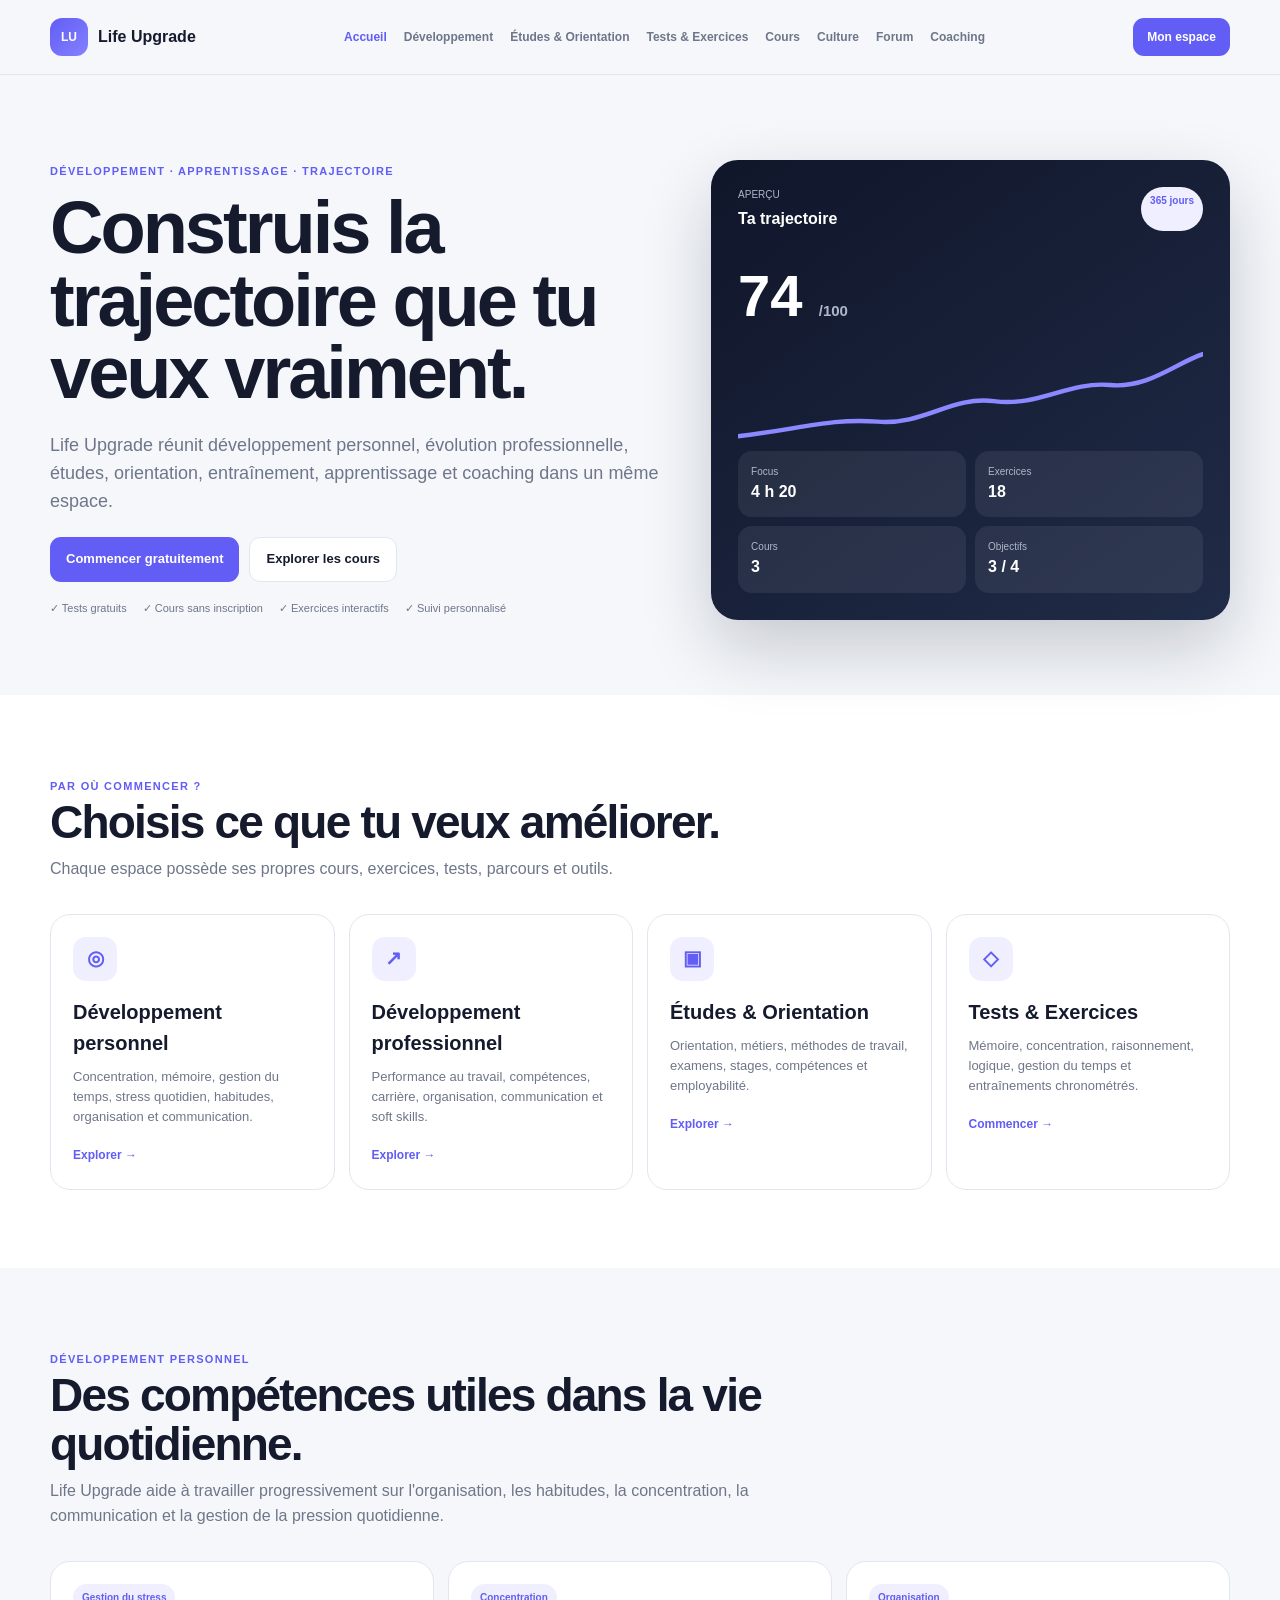
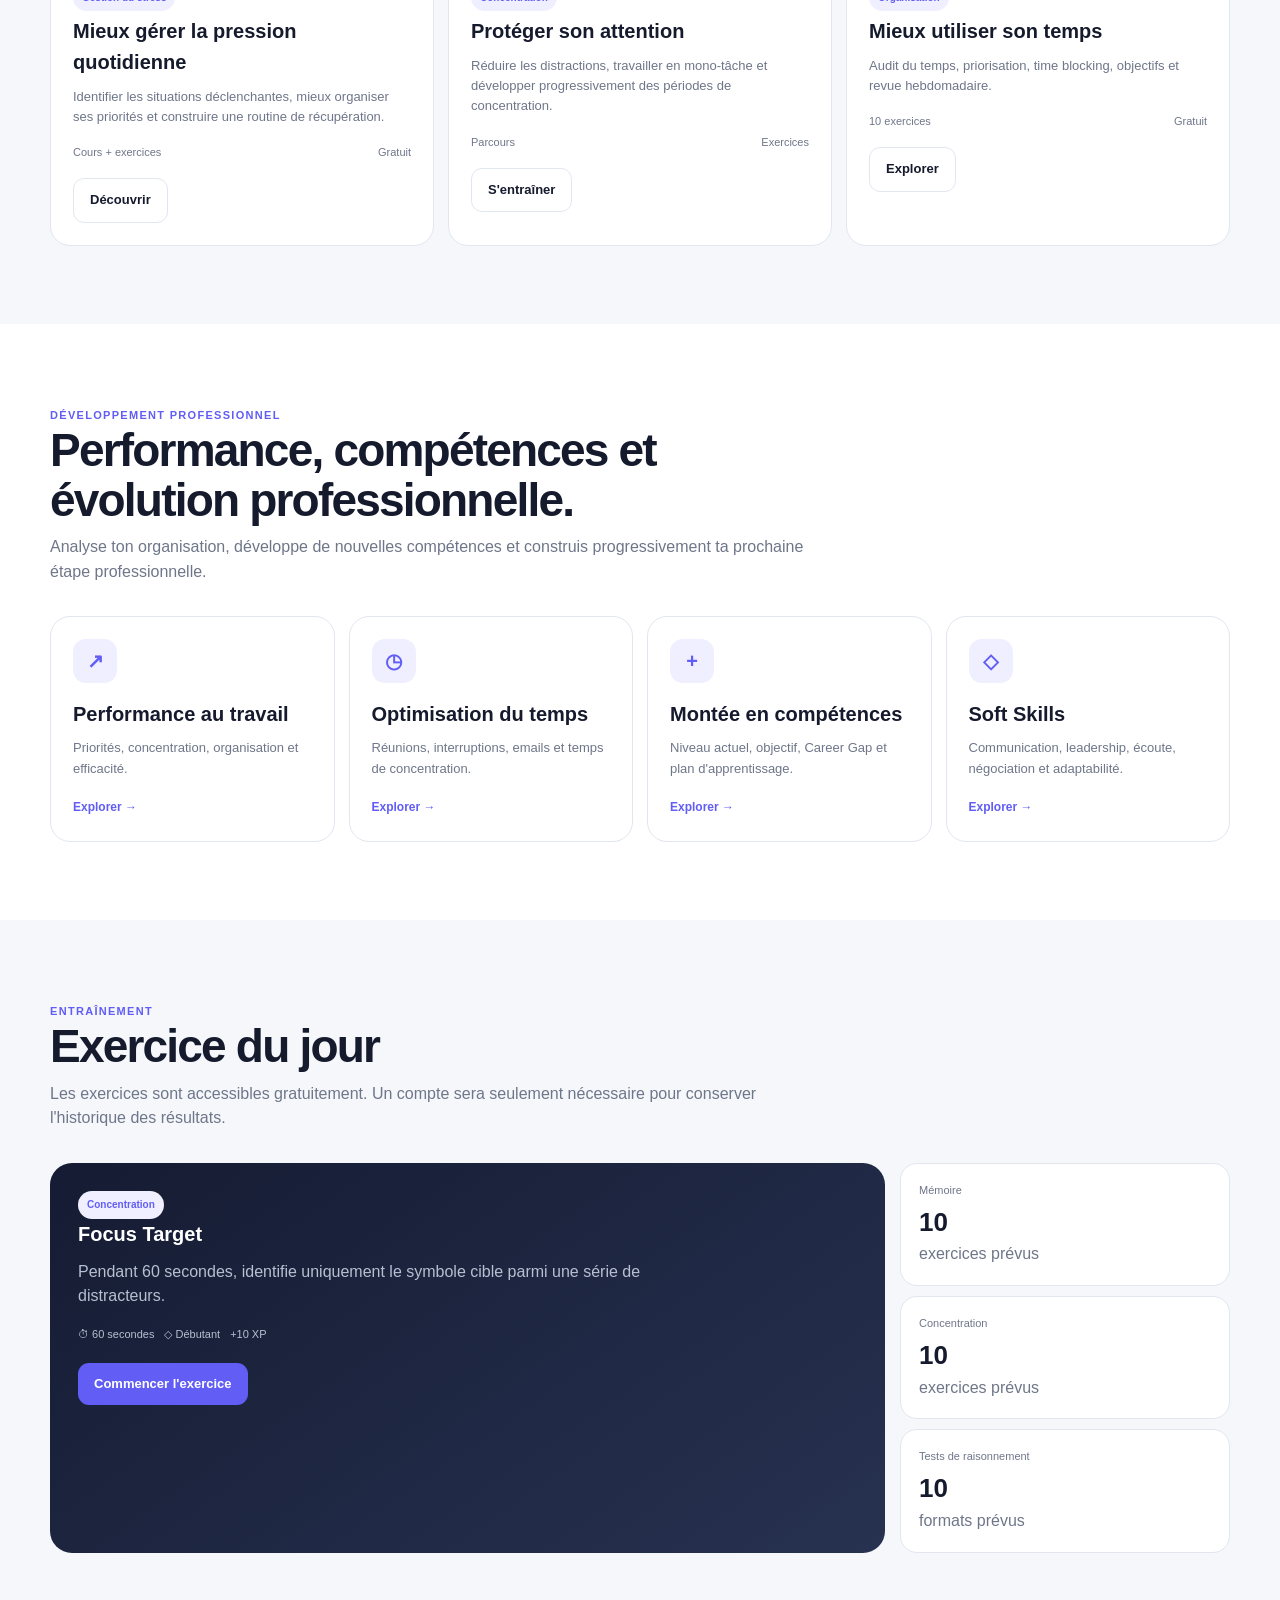
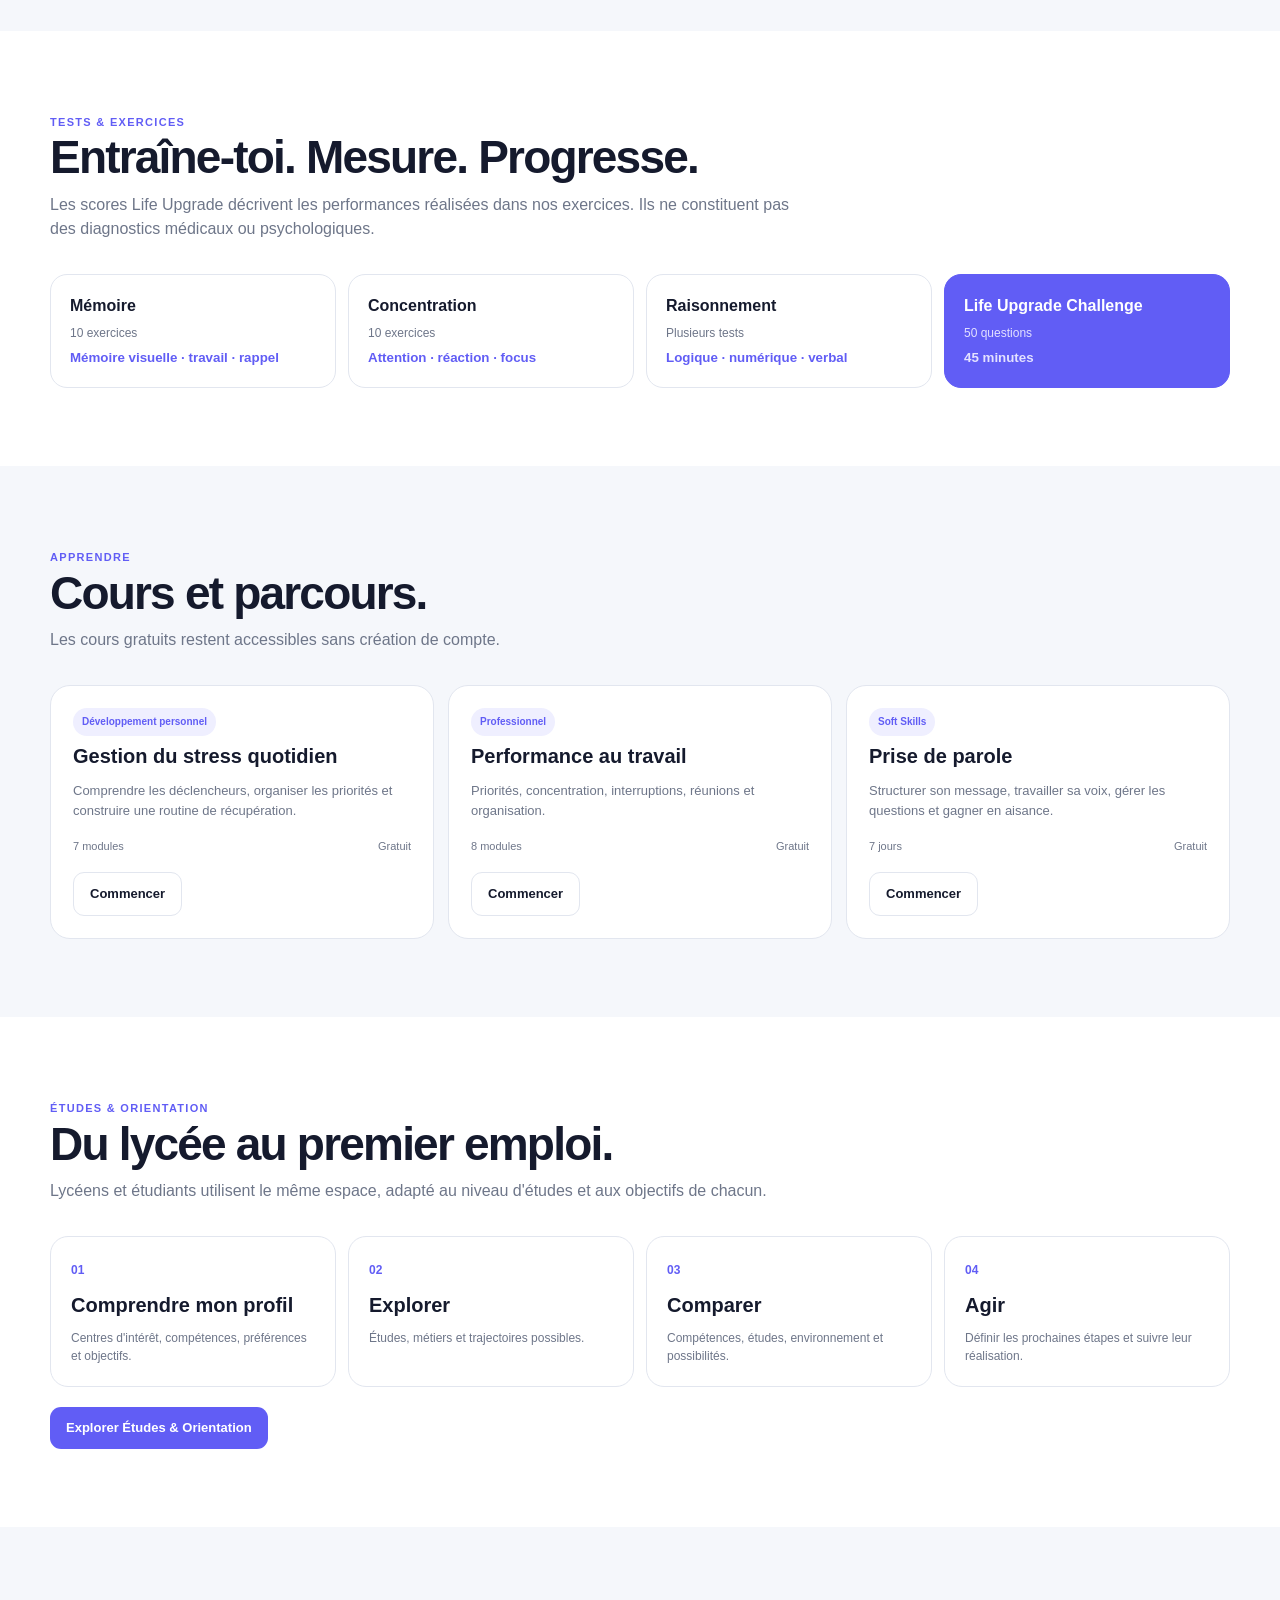
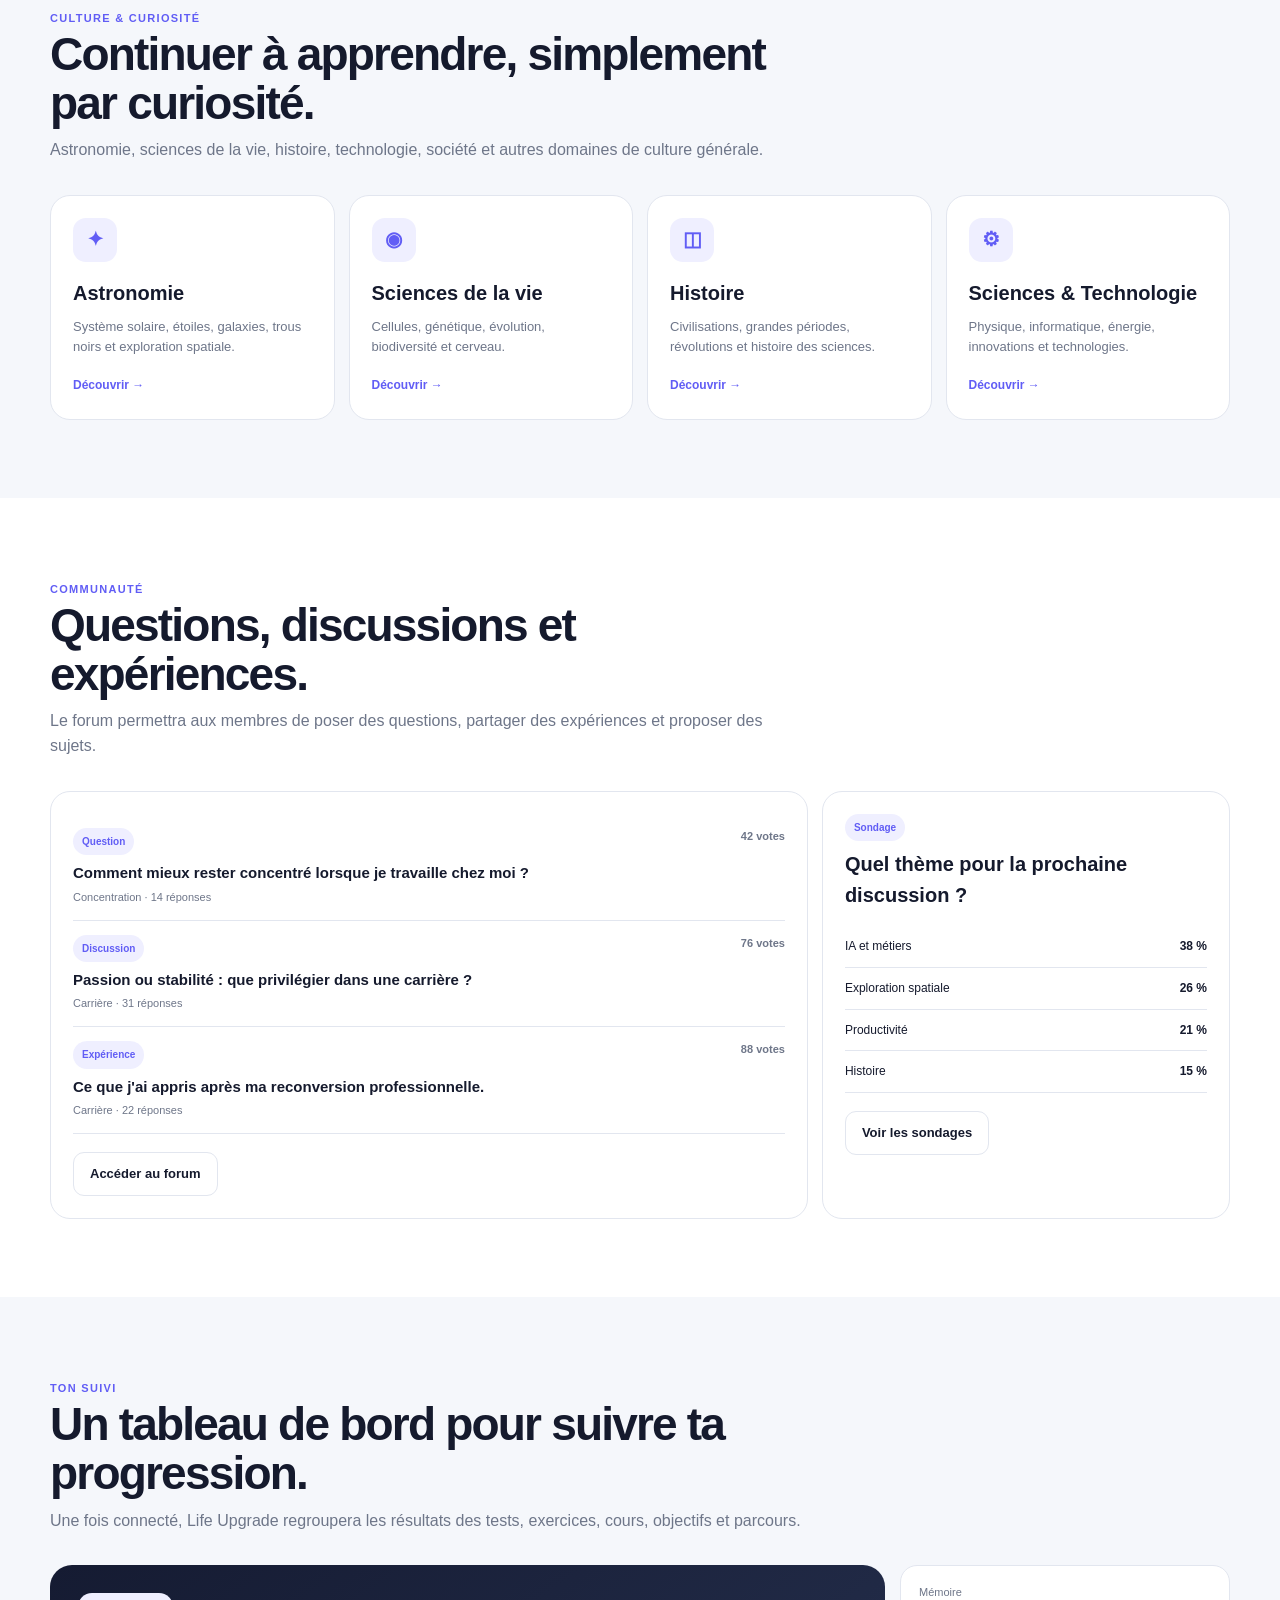
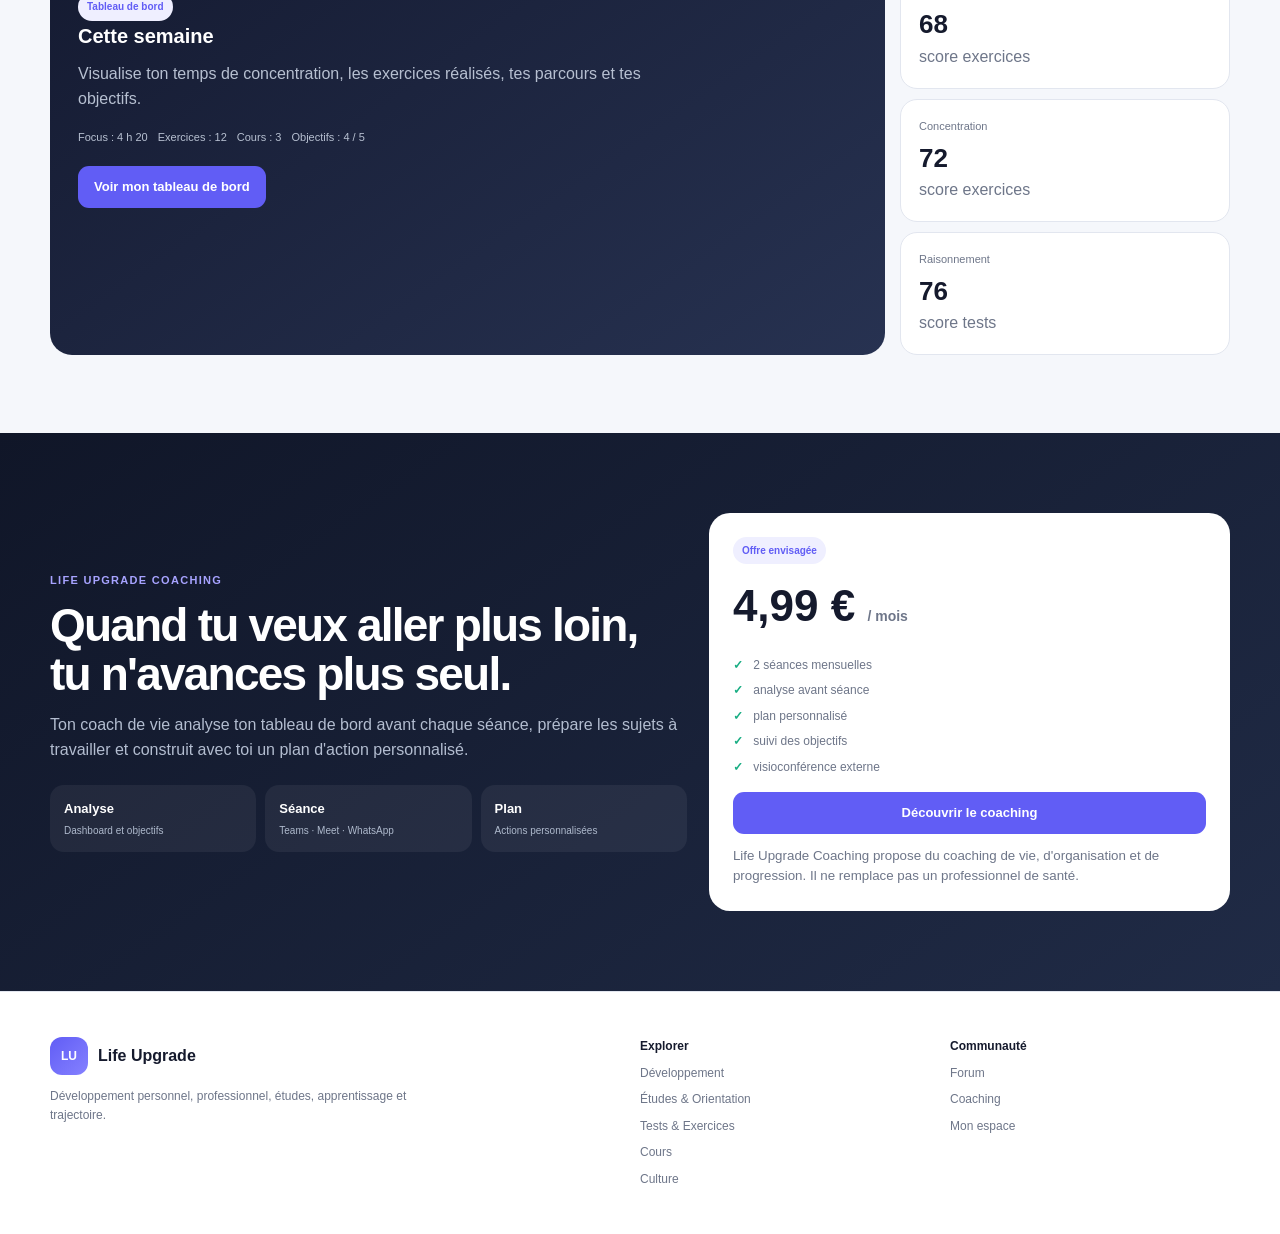
==== commit a420d259: "Update index.html" ====
--- a/index.html
+++ b/index.html
@@ -1,1259 +1,2243 @@
 <!DOCTYPE html>
 <html lang="fr">
+
 <head>
-<meta charset="UTF-8">
-<meta name="viewport" content="width=device-width,initial-scale=1.0">
-<title>Life Upgrade</title>
-
-<style>
-:root{
-  --bg:#f5f7fb;
-  --card:#fff;
-  --text:#151a2d;
-  --muted:#6e7689;
-  --line:#e3e7ef;
-  --primary:#625df5;
-  --primary2:#817df8;
-  --green:#18ad82;
-  --dark:#11172a;
-  --soft:#f0f1ff;
-  --warning:#f0a33a;
-  --danger:#d85f6a;
-  --radius:20px;
-  --shadow:0 16px 45px rgba(20,28,50,.07);
-}
-*{box-sizing:border-box;margin:0;padding:0}
-html{scroll-behavior:smooth}
-body{
-  font-family:Inter,Arial,sans-serif;
-  background:var(--bg);
-  color:var(--text);
-  line-height:1.55;
-}
-button,input,select,textarea{font:inherit}
-button{cursor:pointer}
-a{text-decoration:none;color:inherit}
-.container{width:min(1180px,calc(100% - 28px));margin:auto}
-.hidden{display:none!important}
-
-header{
-  position:sticky;top:0;z-index:100;
-  background:rgba(245,247,251,.94);
-  backdrop-filter:blur(15px);
-  border-bottom:1px solid var(--line);
-}
-.navbar{
-  min-height:72px;
-  display:flex;align-items:center;justify-content:space-between;gap:15px;
-}
-.logo{display:flex;align-items:center;gap:10px;font-weight:900}
-.logoMark{
-  width:38px;height:38px;border-radius:12px;
-  display:grid;place-items:center;
-  color:#fff;background:linear-gradient(135deg,var(--primary),var(--primary2));
-}
-nav{display:flex;gap:17px;color:var(--muted);font-size:13px;font-weight:700}
-nav a:hover{color:var(--primary)}
-.actions{display:flex;gap:8px}
-
-.btn{
-  border:0;border-radius:11px;padding:11px 16px;
-  font-weight:800;transition:.2s;
-}
-.btn:hover{transform:translateY(-1px)}
-.primary{background:var(--primary);color:white}
-.secondary{background:white;border:1px solid var(--line);color:var(--text)}
-.dark{background:var(--dark);color:white}
-.small{padding:8px 11px;font-size:12px}
-
-section{padding:75px 0}
-.white{background:white}
-.eyebrow{
-  color:var(--primary);font-size:11px;font-weight:900;
-  letter-spacing:1.3px;text-transform:uppercase;margin-bottom:10px;
-}
-h1{font-size:clamp(43px,6vw,73px);line-height:.98;letter-spacing:-3px}
-h2{font-size:clamp(29px,4vw,45px);line-height:1.06;letter-spacing:-1.8px}
-h3{font-size:20px}
-p{color:var(--muted)}
-.sectionHead{max-width:760px;margin-bottom:32px}
-.sectionHead p{margin-top:11px}
-
-.hero{padding:80px 0}
-.heroGrid{display:grid;grid-template-columns:1.08fr .92fr;gap:48px;align-items:center}
-.heroText{font-size:18px;margin:22px 0;max-width:650px}
-.heroBtns{display:flex;flex-wrap:wrap;gap:9px}
-.heroNotes{display:flex;flex-wrap:wrap;gap:14px;margin-top:18px;font-size:12px;color:var(--muted)}
-.heroCard{
-  color:white;padding:27px;border-radius:27px;
-  background:linear-gradient(145deg,#10162a,#202b47);
-  box-shadow:0 28px 70px rgba(12,18,35,.2);
-}
-.heroCard small{color:#aeb7ca}
-.score{font-size:58px;font-weight:900;margin:18px 0}
-.score span{font-size:15px;color:#aeb7ca}
-.graph{height:100px;margin:15px 0}
-.graph svg{width:100%;height:100%}
-.kpis{display:grid;grid-template-columns:1fr 1fr;gap:9px}
-.kpi{background:rgba(255,255,255,.07);padding:13px;border-radius:14px}
-.kpi span{display:block;font-size:10px;color:#aeb7ca}
-.kpi strong{font-size:17px}
-
-.grid2{display:grid;grid-template-columns:repeat(2,1fr);gap:14px}
-.grid3{display:grid;grid-template-columns:repeat(3,1fr);gap:14px}
-.grid4{display:grid;grid-template-columns:repeat(4,1fr);gap:14px}
-.card{
-  background:var(--card);border:1px solid var(--line);
-  border-radius:var(--radius);padding:22px;box-shadow:0 8px 28px rgba(20,28,50,.03);
-}
-.card p{font-size:13px;margin-top:8px}
-.tag{
-  display:inline-block;background:var(--soft);color:var(--primary);
-  border-radius:999px;padding:5px 9px;font-size:10px;font-weight:900;margin-bottom:12px;
-}
-.cardList{list-style:none;margin-top:14px;display:grid;gap:7px;font-size:12px;color:var(--muted)}
-.cardList li:before{content:"✓";color:var(--green);font-weight:900;margin-right:7px}
-
-.quickNav{display:grid;grid-template-columns:repeat(6,1fr);gap:10px}
-.quick{
-  background:white;border:1px solid var(--line);border-radius:17px;padding:18px;text-align:left;
-}
-.quick:hover{border-color:var(--primary)}
-.quickIcon{
-  width:40px;height:40px;border-radius:12px;background:var(--soft);
-  color:var(--primary);display:grid;place-items:center;font-weight:900;margin-bottom:12px;
-}
-.quick strong{display:block;font-size:14px}
-.quick small{color:var(--muted)}
-
-.trainingGrid{display:grid;grid-template-columns:repeat(3,1fr);gap:14px}
-.trainingCard{
-  background:white;border:1px solid var(--line);border-radius:20px;padding:22px;
-}
-.trainingTop{display:flex;justify-content:space-between;gap:10px;margin-bottom:12px}
-.trainingCard p{font-size:13px}
-.trainingMeta{
-  display:flex;gap:8px;flex-wrap:wrap;margin:15px 0;
-}
-.meta{
-  background:#f2f4f8;border-radius:999px;padding:5px 8px;
-  font-size:10px;color:var(--muted);font-weight:800;
-}
-
-.exerciseList{display:grid;gap:8px;margin-top:15px}
-.exercise{
-  display:flex;align-items:center;justify-content:space-between;gap:10px;
-  border-top:1px solid var(--line);padding-top:9px;font-size:12px;
-}
-.exercise span:last-child{color:var(--muted)}
-
-.dashboard{
-  display:grid;grid-template-columns:230px 1fr;gap:16px;
-}
-.side{
-  background:var(--dark);color:white;border-radius:20px;padding:20px;
-}
-.side h3{margin-bottom:16px}
-.side button{
-  display:block;width:100%;text-align:left;background:transparent;color:#aeb8cc;
-  border:0;padding:10px;border-radius:9px;margin-bottom:4px;
-}
-.side button.active,.side button:hover{background:rgba(255,255,255,.08);color:white}
-.dashContent{display:grid;gap:14px}
-.statGrid{display:grid;grid-template-columns:repeat(4,1fr);gap:10px}
-.stat{background:white;border:1px solid var(--line);padding:17px;border-radius:16px}
-.stat span{display:block;color:var(--muted);font-size:11px}
-.stat strong{font-size:25px}
-.progressRow{
-  display:grid;grid-template-columns:130px 1fr 55px;gap:10px;align-items:center;
-  font-size:12px;margin-top:13px;
-}
-.progress{height:8px;background:#e9edf4;border-radius:999px;overflow:hidden}
-.progress i{display:block;height:100%;background:linear-gradient(90deg,var(--primary),var(--primary2));border-radius:999px}
-
-.forumLayout{display:grid;grid-template-columns:1fr 300px;gap:15px}
-.topic{
-  display:grid;grid-template-columns:1fr auto;gap:12px;
-  padding:15px 0;border-bottom:1px solid var(--line);
-}
-.topic:last-child{border:0}
-.topic h4{font-size:14px}
-.topic p{font-size:11px;margin-top:4px}
-.topicStats{text-align:right;font-size:10px;color:var(--muted)}
-
-.pollOption{
-  width:100%;display:flex;justify-content:space-between;
-  background:white;border:1px solid var(--line);padding:12px;border-radius:12px;margin-top:8px;
-}
-.pollOption.selected{border-color:var(--primary);background:var(--soft)}
-
-.coaching{
-  background:linear-gradient(145deg,#101628,#202b46);color:white;
-}
-.coachGrid{display:grid;grid-template-columns:1.1fr .9fr;gap:20px}
-.coaching p{color:#b3bdd0}
-.priceBox{background:white;color:var(--text);padding:25px;border-radius:22px}
-.price{font-size:45px;font-weight:900}
-.price span{font-size:14px;color:var(--muted)}
-
-.modalBg{
-  position:fixed;inset:0;z-index:300;background:rgba(8,12,23,.6);
-  display:none;align-items:center;justify-content:center;padding:15px;
-}
-.modalBg.open{display:flex}
-.modal{
-  width:min(780px,100%);max-height:92vh;overflow:auto;background:white;
-  border-radius:23px;padding:26px;position:relative;
-}
-.close{
-  position:absolute;right:13px;top:13px;border:0;background:#eef1f5;
-  width:34px;height:34px;border-radius:50%;font-size:18px;
-}
-
-.testHeader{
-  display:flex;justify-content:space-between;gap:15px;align-items:center;margin:18px 0;
-}
-.timer{
-  min-width:90px;text-align:center;background:var(--dark);color:white;
-  padding:9px;border-radius:10px;font-weight:900;font-variant-numeric:tabular-nums;
-}
-.timer.warning{background:var(--warning)}
-.timer.danger{background:var(--danger)}
-.testProgress{height:7px;background:#e8ecf3;border-radius:999px;overflow:hidden}
-.testProgress i{display:block;height:100%;background:var(--primary)}
-.question{font-size:21px;font-weight:800;margin:22px 0}
-.answers{display:grid;grid-template-columns:1fr 1fr;gap:9px}
-.answer{
-  border:1px solid var(--line);background:white;border-radius:12px;padding:13px;text-align:left;
-}
-.answer:hover,.answer.selected{border-color:var(--primary);background:var(--soft)}
-.result{text-align:center;padding:20px}
-.resultScore{font-size:58px;font-weight:900;color:var(--primary)}
-.resultGrid{display:grid;grid-template-columns:repeat(3,1fr);gap:9px;margin-top:20px}
-.resultStat{background:#f3f5f9;padding:13px;border-radius:13px}
-.resultStat span{display:block;font-size:10px;color:var(--muted)}
-.resultStat strong{font-size:20px}
-
-.memoryDisplay{
-  min-height:160px;display:grid;place-items:center;text-align:center;
-  background:#f5f6fb;border-radius:18px;margin:20px 0;padding:20px;
-}
-.bigSequence{font-size:35px;font-weight:900;letter-spacing:8px}
-.memoryGrid{
-  display:grid;grid-template-columns:repeat(4,55px);gap:7px;justify-content:center;
-}
-.memoryCell{
-  width:55px;height:55px;border:1px solid var(--line);background:white;border-radius:9px;
-}
-.memoryCell.active{background:var(--primary)}
-.memoryCell.user{background:var(--green)}
-
-.formGrid{display:grid;grid-template-columns:1fr 1fr;gap:11px;margin-top:18px}
-.field{display:grid;gap:5px}
-.field.full{grid-column:1/-1}
-.field label{font-size:11px;font-weight:800}
-.field input,.field select,.field textarea{
-  border:1px solid var(--line);border-radius:10px;padding:11px;width:100%;
-}
-.checkGrid{display:grid;grid-template-columns:1fr 1fr;gap:8px}
-.check{
-  display:flex;gap:8px;border:1px solid var(--line);padding:10px;border-radius:10px;font-size:12px;
-}
-
-footer{padding:40px 0;border-top:1px solid var(--line);font-size:12px;color:var(--muted)}
-
-@media(max-width:1000px){
-  nav{display:none}
-  .heroGrid,.coachGrid,.dashboard,.forumLayout{grid-template-columns:1fr}
-  .quickNav{grid-template-columns:repeat(3,1fr)}
-  .trainingGrid,.grid3{grid-template-columns:repeat(2,1fr)}
-  .statGrid,.grid4{grid-template-columns:repeat(2,1fr)}
-}
-@media(max-width:650px){
-  .quickNav,.trainingGrid,.grid2,.grid3,.grid4,.statGrid,.formGrid,.checkGrid,.answers{grid-template-columns:1fr}
-  .field.full{grid-column:auto}
-  .actions .secondary{display:none}
-  h1{font-size:44px}
-}
-</style>
+  <meta charset="UTF-8">
+
+  <meta
+    name="viewport"
+    content="width=device-width, initial-scale=1"
+  >
+
+  <title>
+    Life Upgrade — Développement personnel & professionnel
+  </title>
+
+  <meta
+    name="description"
+    content="Life Upgrade : développement personnel, professionnel, études, orientation, tests, exercices, cours, culture, communauté et coaching."
+  >
+
+  <!--
+    IMPORTANT :
+    Le design du site se trouve maintenant dans style.css.
+    index.html et style.css doivent être au même niveau dans GitHub.
+  -->
+  <link rel="stylesheet" href="style.css">
+
 </head>
 
+
 <body>
 
-<header>
-<div class="container navbar">
-  <a href="#home" class="logo">
-    <span class="logoMark">LU</span>
-    <span>Life Upgrade</span>
-  </a>
-
-  <nav>
-    <a href="#developpement">Développement</a>
-    <a href="#etudes">Études & Orientation</a>
-    <a href="#training">Tests & Exercices</a>
-    <a href="#cours">Cours</a>
-    <a href="#forum">Forum</a>
-    <a href="#dashboard">Tableau de bord</a>
-  </nav>
-
-  <div class="actions">
-    <button class="btn secondary small" onclick="scrollToId('training')">Tests gratuits</button>
-    <button class="btn primary small" onclick="openAccount()">Créer un compte</button>
+
+<!-- =========================================================
+     NAVIGATION
+========================================================= -->
+
+<header class="header">
+
+  <div class="container nav">
+
+    <a class="logo" href="index.html">
+
+      <span class="logo-icon">
+        LU
+      </span>
+
+      <span>
+        Life Upgrade
+      </span>
+
+    </a>
+
+
+    <nav class="menu">
+
+      <a
+        class="active"
+        href="index.html"
+      >
+        Accueil
+      </a>
+
+      <a href="developpement.html">
+        Développement
+      </a>
+
+      <a href="etudes.html">
+        Études & Orientation
+      </a>
+
+      <a href="tests.html">
+        Tests & Exercices
+      </a>
+
+      <a href="cours.html">
+        Cours
+      </a>
+
+      <a href="culture.html">
+        Culture
+      </a>
+
+      <a href="forum.html">
+        Forum
+      </a>
+
+      <a href="coaching.html">
+        Coaching
+      </a>
+
+    </nav>
+
+
+    <a
+      class="account-button"
+      href="dashboard.html"
+    >
+      Mon espace
+    </a>
+
   </div>
-</div>
+
 </header>
 
+
+
 <main>
 
-<section class="hero" id="home">
-<div class="container heroGrid">
-  <div>
-    <div class="eyebrow">Développement personnel · professionnel · études</div>
-    <h1>Progresse aujourd'hui. Construis ta trajectoire de demain.</h1>
-    <p class="heroText">
-      Développe tes compétences, entraîne ta mémoire et ta concentration,
-      explore ton orientation, suis tes progrès et transforme tes objectifs
-      en actions concrètes.
-    </p>
-    <div class="heroBtns">
-      <button class="btn primary" onclick="scrollToId('training')">Commencer gratuitement</button>
-      <button class="btn secondary" onclick="startReasoningTest('mixed')">Faire un test de raisonnement</button>
-      <button class="btn secondary" onclick="scrollToId('cours')">Explorer les cours</button>
-    </div>
-    <div class="heroNotes">
-      <span>✓ Tests sans inscription</span>
-      <span>✓ Cours gratuits</span>
-      <span>✓ Exercices interactifs</span>
-      <span>✓ Compte gratuit pour le suivi</span>
-    </div>
+
+<!-- =========================================================
+     HERO
+========================================================= -->
+
+<section class="hero">
+
+  <div class="container hero-grid">
+
+
+    <!-- TEXTE HERO -->
+
+    <div>
+
+      <div class="eyebrow">
+        DÉVELOPPEMENT · APPRENTISSAGE · TRAJECTOIRE
+      </div>
+
+
+      <h1>
+        Construis la trajectoire
+        que tu veux vraiment.
+      </h1>
+
+
+      <p class="hero-text">
+
+        Life Upgrade réunit développement personnel,
+        évolution professionnelle, études, orientation,
+        entraînement, apprentissage et coaching dans
+        un même espace.
+
+      </p>
+
+
+      <div class="hero-buttons">
+
+        <a
+          class="button primary"
+          href="tests.html"
+        >
+          Commencer gratuitement
+        </a>
+
+
+        <a
+          class="button secondary"
+          href="cours.html"
+        >
+          Explorer les cours
+        </a>
+
+      </div>
+
+
+      <div class="trust">
+
+        <span>
+          ✓ Tests gratuits
+        </span>
+
+        <span>
+          ✓ Cours sans inscription
+        </span>
+
+        <span>
+          ✓ Exercices interactifs
+        </span>
+
+        <span>
+          ✓ Suivi personnalisé
+        </span>
+
+      </div>
+
+    </div>
+
+
+
+    <!-- CARTE TRAJECTOIRE -->
+
+    <div class="trajectory-card">
+
+
+      <div class="trajectory-head">
+
+        <div>
+
+          <small>
+            APERÇU
+          </small>
+
+          <strong>
+            Ta trajectoire
+          </strong>
+
+        </div>
+
+
+        <span class="badge">
+          365 jours
+        </span>
+
+      </div>
+
+
+
+      <div class="trajectory-score">
+
+        74
+
+        <span>
+          /100
+        </span>
+
+      </div>
+
+
+
+      <div class="trajectory-chart">
+
+        <svg
+          viewBox="0 0 600 150"
+          preserveAspectRatio="none"
+        >
+
+          <path
+            d="
+              M0 130
+              C80 120 120 105 180 110
+              C240 115 275 75 330 82
+              C390 90 425 55 480 60
+              C530 65 565 30 600 18
+            "
+            fill="none"
+            stroke="#8c88ff"
+            stroke-width="6"
+            stroke-linecap="round"
+          />
+
+        </svg>
+
+      </div>
+
+
+
+      <div class="trajectory-stats">
+
+
+        <div>
+
+          <span>
+            Focus
+          </span>
+
+          <strong>
+            4 h 20
+          </strong>
+
+        </div>
+
+
+        <div>
+
+          <span>
+            Exercices
+          </span>
+
+          <strong>
+            18
+          </strong>
+
+        </div>
+
+
+        <div>
+
+          <span>
+            Cours
+          </span>
+
+          <strong>
+            3
+          </strong>
+
+        </div>
+
+
+        <div>
+
+          <span>
+            Objectifs
+          </span>
+
+          <strong>
+            3 / 4
+          </strong>
+
+        </div>
+
+
+      </div>
+
+    </div>
+
   </div>
 
-  <div class="heroCard">
-    <small>EXEMPLE DE TRAJECTOIRE</small>
-    <div class="score">74 <span>/ 100 score Life Upgrade</span></div>
-    <div class="graph">
-      <svg viewBox="0 0 600 120" preserveAspectRatio="none">
-        <path d="M0 105 C80 100 120 90 180 94 C240 100 280 65 330 72 C390 82 420 48 470 51 C525 55 560 27 600 14"
-        fill="none" stroke="#8d89ff" stroke-width="5" stroke-linecap="round"/>
-      </svg>
-    </div>
-    <div class="kpis">
-      <div class="kpi"><span>Focus cette semaine</span><strong>4 h 20</strong></div>
-      <div class="kpi"><span>Exercices</span><strong>18</strong></div>
-      <div class="kpi"><span>Parcours</span><strong>2</strong></div>
-      <div class="kpi"><span>Objectifs</span><strong>3 / 4</strong></div>
-    </div>
+</section>
+
+
+
+<!-- =========================================================
+     CHOIX PRINCIPAUX
+========================================================= -->
+
+<section class="section white">
+
+  <div class="container">
+
+
+    <div class="section-title">
+
+      <span class="eyebrow">
+        PAR OÙ COMMENCER ?
+      </span>
+
+
+      <h2>
+        Choisis ce que tu veux améliorer.
+      </h2>
+
+
+      <p>
+
+        Chaque espace possède ses propres cours,
+        exercices, tests, parcours et outils.
+
+      </p>
+
+    </div>
+
+
+
+    <div class="choice-grid">
+
+
+      <!-- PERSONNEL -->
+
+      <a
+        class="choice-card"
+        href="developpement.html"
+      >
+
+        <div class="choice-icon">
+          ◎
+        </div>
+
+
+        <h3>
+          Développement personnel
+        </h3>
+
+
+        <p>
+
+          Concentration, mémoire, gestion du temps,
+          stress quotidien, habitudes, organisation
+          et communication.
+
+        </p>
+
+
+        <span>
+          Explorer →
+        </span>
+
+      </a>
+
+
+
+      <!-- PROFESSIONNEL -->
+
+      <a
+        class="choice-card"
+        href="developpement.html#professionnel"
+      >
+
+        <div class="choice-icon">
+          ↗
+        </div>
+
+
+        <h3>
+          Développement professionnel
+        </h3>
+
+
+        <p>
+
+          Performance au travail, compétences,
+          carrière, organisation, communication
+          et soft skills.
+
+        </p>
+
+
+        <span>
+          Explorer →
+        </span>
+
+      </a>
+
+
+
+      <!-- ETUDES -->
+
+      <a
+        class="choice-card"
+        href="etudes.html"
+      >
+
+        <div class="choice-icon">
+          ▣
+        </div>
+
+
+        <h3>
+          Études & Orientation
+        </h3>
+
+
+        <p>
+
+          Orientation, métiers, méthodes de travail,
+          examens, stages, compétences et employabilité.
+
+        </p>
+
+
+        <span>
+          Explorer →
+        </span>
+
+      </a>
+
+
+
+      <!-- TESTS -->
+
+      <a
+        class="choice-card"
+        href="tests.html"
+      >
+
+        <div class="choice-icon">
+          ◇
+        </div>
+
+
+        <h3>
+          Tests & Exercices
+        </h3>
+
+
+        <p>
+
+          Mémoire, concentration, raisonnement,
+          logique, gestion du temps et entraînements
+          chronométrés.
+
+        </p>
+
+
+        <span>
+          Commencer →
+        </span>
+
+      </a>
+
+
+    </div>
+
   </div>
-</div>
+
 </section>
 
-<section class="white">
-<div class="container">
-  <div class="sectionHead">
-    <div class="eyebrow">Explorer Life Upgrade</div>
-    <h2>Que veux-tu améliorer ?</h2>
+
+
+<!-- =========================================================
+     DÉVELOPPEMENT PERSONNEL
+========================================================= -->
+
+<section class="section">
+
+  <div class="container">
+
+
+    <div class="section-title">
+
+      <span class="eyebrow">
+        DÉVELOPPEMENT PERSONNEL
+      </span>
+
+
+      <h2>
+        Des compétences utiles
+        dans la vie quotidienne.
+      </h2>
+
+
+      <p>
+
+        Life Upgrade aide à travailler progressivement
+        sur l'organisation, les habitudes, la concentration,
+        la communication et la gestion de la pression quotidienne.
+
+      </p>
+
+    </div>
+
+
+
+    <div class="course-grid">
+
+
+      <article class="course-card">
+
+        <span class="badge">
+          Gestion du stress
+        </span>
+
+
+        <h3>
+          Mieux gérer la pression quotidienne
+        </h3>
+
+
+        <p>
+
+          Identifier les situations déclenchantes,
+          mieux organiser ses priorités et construire
+          une routine de récupération.
+
+        </p>
+
+
+        <div class="course-meta">
+
+          <span>
+            Cours + exercices
+          </span>
+
+          <span>
+            Gratuit
+          </span>
+
+        </div>
+
+
+        <a
+          class="button secondary"
+          href="developpement.html"
+        >
+          Découvrir
+        </a>
+
+      </article>
+
+
+
+      <article class="course-card">
+
+        <span class="badge">
+          Concentration
+        </span>
+
+
+        <h3>
+          Protéger son attention
+        </h3>
+
+
+        <p>
+
+          Réduire les distractions,
+          travailler en mono-tâche
+          et développer progressivement
+          des périodes de concentration.
+
+        </p>
+
+
+        <div class="course-meta">
+
+          <span>
+            Parcours
+          </span>
+
+          <span>
+            Exercices
+          </span>
+
+        </div>
+
+
+        <a
+          class="button secondary"
+          href="tests.html"
+        >
+          S'entraîner
+        </a>
+
+      </article>
+
+
+
+      <article class="course-card">
+
+        <span class="badge">
+          Organisation
+        </span>
+
+
+        <h3>
+          Mieux utiliser son temps
+        </h3>
+
+
+        <p>
+
+          Audit du temps, priorisation,
+          time blocking, objectifs
+          et revue hebdomadaire.
+
+        </p>
+
+
+        <div class="course-meta">
+
+          <span>
+            10 exercices
+          </span>
+
+          <span>
+            Gratuit
+          </span>
+
+        </div>
+
+
+        <a
+          class="button secondary"
+          href="developpement.html"
+        >
+          Explorer
+        </a>
+
+      </article>
+
+
+    </div>
+
   </div>
 
-  <div class="quickNav">
-    <button class="quick" onclick="scrollToId('developpement')">
-      <div class="quickIcon">◎</div><strong>Personnel</strong><small>Habitudes & équilibre</small>
-    </button>
-    <button class="quick" onclick="scrollToId('professionnel')">
-      <div class="quickIcon">↗</div><strong>Professionnel</strong><small>Carrière & compétences</small>
-    </button>
-    <button class="quick" onclick="scrollToId('etudes')">
-      <div class="quickIcon">▣</div><strong>Études</strong><small>Orientation & méthodes</small>
-    </button>
-    <button class="quick" onclick="scrollToId('training')">
-      <div class="quickIcon">◇</div><strong>S'entraîner</strong><small>Mémoire & concentration</small>
-    </button>
-    <button class="quick" onclick="scrollToId('cours')">
-      <div class="quickIcon">+</div><strong>Apprendre</strong><small>Cours & parcours</small>
-    </button>
-    <button class="quick" onclick="scrollToId('forum')">
-      <div class="quickIcon">?</div><strong>Échanger</strong><small>Forum & discussions</small>
-    </button>
+</section>
+
+
+
+<!-- =========================================================
+     DÉVELOPPEMENT PROFESSIONNEL
+========================================================= -->
+
+<section class="section white">
+
+  <div class="container">
+
+
+    <div class="section-title">
+
+      <span class="eyebrow">
+        DÉVELOPPEMENT PROFESSIONNEL
+      </span>
+
+
+      <h2>
+        Performance, compétences
+        et évolution professionnelle.
+      </h2>
+
+
+      <p>
+
+        Analyse ton organisation,
+        développe de nouvelles compétences
+        et construis progressivement
+        ta prochaine étape professionnelle.
+
+      </p>
+
+    </div>
+
+
+
+    <div class="choice-grid">
+
+
+      <a
+        class="choice-card"
+        href="developpement.html#performance"
+      >
+
+        <div class="choice-icon">
+          ↗
+        </div>
+
+        <h3>
+          Performance au travail
+        </h3>
+
+        <p>
+          Priorités, concentration,
+          organisation et efficacité.
+        </p>
+
+        <span>
+          Explorer →
+        </span>
+
+      </a>
+
+
+
+      <a
+        class="choice-card"
+        href="developpement.html#temps"
+      >
+
+        <div class="choice-icon">
+          ◷
+        </div>
+
+        <h3>
+          Optimisation du temps
+        </h3>
+
+        <p>
+          Réunions, interruptions,
+          emails et temps de concentration.
+        </p>
+
+        <span>
+          Explorer →
+        </span>
+
+      </a>
+
+
+
+      <a
+        class="choice-card"
+        href="developpement.html#competences"
+      >
+
+        <div class="choice-icon">
+          +
+        </div>
+
+        <h3>
+          Montée en compétences
+        </h3>
+
+        <p>
+          Niveau actuel, objectif,
+          Career Gap et plan d'apprentissage.
+        </p>
+
+        <span>
+          Explorer →
+        </span>
+
+      </a>
+
+
+
+      <a
+        class="choice-card"
+        href="developpement.html#soft-skills"
+      >
+
+        <div class="choice-icon">
+          ◇
+        </div>
+
+        <h3>
+          Soft Skills
+        </h3>
+
+        <p>
+          Communication, leadership,
+          écoute, négociation et adaptabilité.
+        </p>
+
+        <span>
+          Explorer →
+        </span>
+
+      </a>
+
+
+    </div>
+
   </div>
-</div>
+
 </section>
 
-<section id="developpement">
-<div class="container">
-  <div class="sectionHead">
-    <div class="eyebrow">Développement personnel</div>
-    <h2>Des compétences utiles dans la vraie vie.</h2>
-    <p>Des parcours courts, des exercices et un suivi concret.</p>
+
+
+<!-- =========================================================
+     EXERCICE DU JOUR
+========================================================= -->
+
+<section class="section">
+
+  <div class="container">
+
+
+    <div class="section-title">
+
+      <span class="eyebrow">
+        ENTRAÎNEMENT
+      </span>
+
+
+      <h2>
+        Exercice du jour
+      </h2>
+
+
+      <p>
+
+        Les exercices sont accessibles gratuitement.
+        Un compte sera seulement nécessaire
+        pour conserver l'historique des résultats.
+
+      </p>
+
+    </div>
+
+
+
+    <div class="feature-layout">
+
+
+      <div class="feature-main">
+
+
+        <span class="badge">
+          Concentration
+        </span>
+
+
+        <h3>
+          Focus Target
+        </h3>
+
+
+        <p>
+
+          Pendant 60 secondes,
+          identifie uniquement le symbole cible
+          parmi une série de distracteurs.
+
+        </p>
+
+
+        <div class="feature-info">
+
+          <span>
+            ⏱ 60 secondes
+          </span>
+
+          <span>
+            ◇ Débutant
+          </span>
+
+          <span>
+            +10 XP
+          </span>
+
+        </div>
+
+
+        <a
+          class="button primary"
+          href="tests.html"
+        >
+          Commencer l'exercice
+        </a>
+
+
+      </div>
+
+
+
+      <div class="feature-side">
+
+
+        <div class="mini-stat">
+
+          <span>
+            Mémoire
+          </span>
+
+          <strong>
+            10
+          </strong>
+
+          <p>
+            exercices prévus
+          </p>
+
+        </div>
+
+
+        <div class="mini-stat">
+
+          <span>
+            Concentration
+          </span>
+
+          <strong>
+            10
+          </strong>
+
+          <p>
+            exercices prévus
+          </p>
+
+        </div>
+
+
+        <div class="mini-stat">
+
+          <span>
+            Tests de raisonnement
+          </span>
+
+          <strong>
+            10
+          </strong>
+
+          <p>
+            formats prévus
+          </p>
+
+        </div>
+
+
+      </div>
+
+    </div>
+
   </div>
 
-  <div class="grid3">
-    <div class="card">
-      <span class="tag">Gestion du stress</span>
-      <h3>Mieux gérer la pression quotidienne</h3>
-      <p>Identifier les déclencheurs, organiser les priorités et utiliser des exercices simples de récupération.</p>
-      <ul class="cardList">
-        <li>comprendre ses déclencheurs</li>
-        <li>respiration guidée</li>
-        <li>pause récupération</li>
-        <li>ce que je contrôle</li>
-        <li>bilan avant / après</li>
+</section>
+
+
+
+<!-- =========================================================
+     TESTS
+========================================================= -->
+
+<section class="section white">
+
+  <div class="container">
+
+
+    <div class="section-title">
+
+      <span class="eyebrow">
+        TESTS & EXERCICES
+      </span>
+
+
+      <h2>
+        Entraîne-toi.
+        Mesure.
+        Progresse.
+      </h2>
+
+
+      <p>
+
+        Les scores Life Upgrade décrivent
+        les performances réalisées dans nos exercices.
+        Ils ne constituent pas des diagnostics
+        médicaux ou psychologiques.
+
+      </p>
+
+    </div>
+
+
+
+    <div class="test-preview-grid">
+
+
+      <a
+        href="tests.html"
+        class="test-preview"
+      >
+
+        <strong>
+          Mémoire
+        </strong>
+
+        <span>
+          10 exercices
+        </span>
+
+        <small>
+          Mémoire visuelle · travail · rappel
+        </small>
+
+      </a>
+
+
+
+      <a
+        href="tests.html"
+        class="test-preview"
+      >
+
+        <strong>
+          Concentration
+        </strong>
+
+        <span>
+          10 exercices
+        </span>
+
+        <small>
+          Attention · réaction · focus
+        </small>
+
+      </a>
+
+
+
+      <a
+        href="tests.html"
+        class="test-preview"
+      >
+
+        <strong>
+          Raisonnement
+        </strong>
+
+        <span>
+          Plusieurs tests
+        </span>
+
+        <small>
+          Logique · numérique · verbal
+        </small>
+
+      </a>
+
+
+
+      <a
+        href="tests.html"
+        class="test-preview highlight"
+      >
+
+        <strong>
+          Life Upgrade Challenge
+        </strong>
+
+        <span>
+          50 questions
+        </span>
+
+        <small>
+          45 minutes
+        </small>
+
+      </a>
+
+
+    </div>
+
+  </div>
+
+</section>
+
+
+
+<!-- =========================================================
+     COURS
+========================================================= -->
+
+<section class="section">
+
+  <div class="container">
+
+
+    <div class="section-title">
+
+      <span class="eyebrow">
+        APPRENDRE
+      </span>
+
+
+      <h2>
+        Cours et parcours.
+      </h2>
+
+
+      <p>
+
+        Les cours gratuits restent accessibles
+        sans création de compte.
+
+      </p>
+
+    </div>
+
+
+
+    <div class="course-grid">
+
+
+      <article class="course-card">
+
+
+        <span class="badge">
+          Développement personnel
+        </span>
+
+
+        <h3>
+          Gestion du stress quotidien
+        </h3>
+
+
+        <p>
+
+          Comprendre les déclencheurs,
+          organiser les priorités
+          et construire une routine
+          de récupération.
+
+        </p>
+
+
+        <div class="course-meta">
+
+          <span>
+            7 modules
+          </span>
+
+          <span>
+            Gratuit
+          </span>
+
+        </div>
+
+
+        <a
+          class="button secondary"
+          href="cours.html"
+        >
+          Commencer
+        </a>
+
+
+      </article>
+
+
+
+      <article class="course-card">
+
+
+        <span class="badge">
+          Professionnel
+        </span>
+
+
+        <h3>
+          Performance au travail
+        </h3>
+
+
+        <p>
+
+          Priorités, concentration,
+          interruptions, réunions
+          et organisation.
+
+        </p>
+
+
+        <div class="course-meta">
+
+          <span>
+            8 modules
+          </span>
+
+          <span>
+            Gratuit
+          </span>
+
+        </div>
+
+
+        <a
+          class="button secondary"
+          href="cours.html"
+        >
+          Commencer
+        </a>
+
+
+      </article>
+
+
+
+      <article class="course-card">
+
+
+        <span class="badge">
+          Soft Skills
+        </span>
+
+
+        <h3>
+          Prise de parole
+        </h3>
+
+
+        <p>
+
+          Structurer son message,
+          travailler sa voix,
+          gérer les questions
+          et gagner en aisance.
+
+        </p>
+
+
+        <div class="course-meta">
+
+          <span>
+            7 jours
+          </span>
+
+          <span>
+            Gratuit
+          </span>
+
+        </div>
+
+
+        <a
+          class="button secondary"
+          href="cours.html"
+        >
+          Commencer
+        </a>
+
+
+      </article>
+
+
+    </div>
+
+  </div>
+
+</section>
+
+
+
+<!-- =========================================================
+     ÉTUDES & ORIENTATION
+========================================================= -->
+
+<section class="section white">
+
+  <div class="container">
+
+
+    <div class="section-title">
+
+      <span class="eyebrow">
+        ÉTUDES & ORIENTATION
+      </span>
+
+
+      <h2>
+        Du lycée au premier emploi.
+      </h2>
+
+
+      <p>
+
+        Lycéens et étudiants utilisent
+        le même espace, adapté au niveau d'études
+        et aux objectifs de chacun.
+
+      </p>
+
+    </div>
+
+
+
+    <div class="steps">
+
+
+      <div class="step">
+
+        <span>
+          01
+        </span>
+
+        <h3>
+          Comprendre mon profil
+        </h3>
+
+        <p>
+
+          Centres d'intérêt,
+          compétences,
+          préférences
+          et objectifs.
+
+        </p>
+
+      </div>
+
+
+
+      <div class="step">
+
+        <span>
+          02
+        </span>
+
+        <h3>
+          Explorer
+        </h3>
+
+        <p>
+
+          Études,
+          métiers
+          et trajectoires possibles.
+
+        </p>
+
+      </div>
+
+
+
+      <div class="step">
+
+        <span>
+          03
+        </span>
+
+        <h3>
+          Comparer
+        </h3>
+
+        <p>
+
+          Compétences,
+          études,
+          environnement
+          et possibilités.
+
+        </p>
+
+      </div>
+
+
+
+      <div class="step">
+
+        <span>
+          04
+        </span>
+
+        <h3>
+          Agir
+        </h3>
+
+        <p>
+
+          Définir les prochaines étapes
+          et suivre leur réalisation.
+
+        </p>
+
+      </div>
+
+
+    </div>
+
+
+
+    <a
+      class="button primary"
+      href="etudes.html"
+    >
+      Explorer Études & Orientation
+    </a>
+
+
+  </div>
+
+</section>
+
+
+
+<!-- =========================================================
+     CULTURE
+========================================================= -->
+
+<section class="section">
+
+  <div class="container">
+
+
+    <div class="section-title">
+
+      <span class="eyebrow">
+        CULTURE & CURIOSITÉ
+      </span>
+
+
+      <h2>
+        Continuer à apprendre,
+        simplement par curiosité.
+      </h2>
+
+
+      <p>
+
+        Astronomie, sciences de la vie,
+        histoire, technologie, société
+        et autres domaines de culture générale.
+
+      </p>
+
+    </div>
+
+
+
+    <div class="choice-grid">
+
+
+      <a
+        class="choice-card"
+        href="culture.html"
+      >
+
+        <div class="choice-icon">
+          ✦
+        </div>
+
+        <h3>
+          Astronomie
+        </h3>
+
+        <p>
+
+          Système solaire,
+          étoiles, galaxies,
+          trous noirs et exploration spatiale.
+
+        </p>
+
+        <span>
+          Découvrir →
+        </span>
+
+      </a>
+
+
+
+      <a
+        class="choice-card"
+        href="culture.html"
+      >
+
+        <div class="choice-icon">
+          ◉
+        </div>
+
+        <h3>
+          Sciences de la vie
+        </h3>
+
+        <p>
+
+          Cellules, génétique,
+          évolution, biodiversité
+          et cerveau.
+
+        </p>
+
+        <span>
+          Découvrir →
+        </span>
+
+      </a>
+
+
+
+      <a
+        class="choice-card"
+        href="culture.html"
+      >
+
+        <div class="choice-icon">
+          ◫
+        </div>
+
+        <h3>
+          Histoire
+        </h3>
+
+        <p>
+
+          Civilisations,
+          grandes périodes,
+          révolutions
+          et histoire des sciences.
+
+        </p>
+
+        <span>
+          Découvrir →
+        </span>
+
+      </a>
+
+
+
+      <a
+        class="choice-card"
+        href="culture.html"
+      >
+
+        <div class="choice-icon">
+          ⚙
+        </div>
+
+        <h3>
+          Sciences & Technologie
+        </h3>
+
+        <p>
+
+          Physique,
+          informatique,
+          énergie,
+          innovations et technologies.
+
+        </p>
+
+        <span>
+          Découvrir →
+        </span>
+
+      </a>
+
+
+    </div>
+
+  </div>
+
+</section>
+
+
+
+<!-- =========================================================
+     COMMUNAUTÉ
+========================================================= -->
+
+<section class="section white">
+
+  <div class="container">
+
+
+    <div class="section-title">
+
+      <span class="eyebrow">
+        COMMUNAUTÉ
+      </span>
+
+
+      <h2>
+        Questions,
+        discussions
+        et expériences.
+      </h2>
+
+
+      <p>
+
+        Le forum permettra aux membres
+        de poser des questions,
+        partager des expériences
+        et proposer des sujets.
+
+      </p>
+
+    </div>
+
+
+
+    <div class="community-grid">
+
+
+      <!-- FORUM -->
+
+      <div class="community-main">
+
+
+        <div class="forum-row">
+
+          <div>
+
+            <span class="badge">
+              Question
+            </span>
+
+            <h3>
+
+              Comment mieux rester concentré
+              lorsque je travaille chez moi ?
+
+            </h3>
+
+            <p>
+              Concentration · 14 réponses
+            </p>
+
+          </div>
+
+          <strong>
+            42 votes
+          </strong>
+
+        </div>
+
+
+
+        <div class="forum-row">
+
+          <div>
+
+            <span class="badge">
+              Discussion
+            </span>
+
+            <h3>
+
+              Passion ou stabilité :
+              que privilégier dans une carrière ?
+
+            </h3>
+
+            <p>
+              Carrière · 31 réponses
+            </p>
+
+          </div>
+
+          <strong>
+            76 votes
+          </strong>
+
+        </div>
+
+
+
+        <div class="forum-row">
+
+          <div>
+
+            <span class="badge">
+              Expérience
+            </span>
+
+            <h3>
+
+              Ce que j'ai appris
+              après ma reconversion professionnelle.
+
+            </h3>
+
+            <p>
+              Carrière · 22 réponses
+            </p>
+
+          </div>
+
+          <strong>
+            88 votes
+          </strong>
+
+        </div>
+
+
+
+        <a
+          class="button secondary"
+          href="forum.html"
+        >
+          Accéder au forum
+        </a>
+
+
+      </div>
+
+
+
+      <!-- SONDAGE -->
+
+      <div class="poll">
+
+
+        <span class="badge">
+          Sondage
+        </span>
+
+
+        <h3>
+          Quel thème pour
+          la prochaine discussion ?
+        </h3>
+
+
+
+        <div class="poll-item">
+
+          <span>
+            IA et métiers
+          </span>
+
+          <strong>
+            38 %
+          </strong>
+
+        </div>
+
+
+
+        <div class="poll-item">
+
+          <span>
+            Exploration spatiale
+          </span>
+
+          <strong>
+            26 %
+          </strong>
+
+        </div>
+
+
+
+        <div class="poll-item">
+
+          <span>
+            Productivité
+          </span>
+
+          <strong>
+            21 %
+          </strong>
+
+        </div>
+
+
+
+        <div class="poll-item">
+
+          <span>
+            Histoire
+          </span>
+
+          <strong>
+            15 %
+          </strong>
+
+        </div>
+
+
+
+        <a
+          class="button secondary"
+          href="forum.html"
+        >
+          Voir les sondages
+        </a>
+
+
+      </div>
+
+    </div>
+
+  </div>
+
+</section>
+
+
+
+<!-- =========================================================
+     TABLEAU DE BORD
+========================================================= -->
+
+<section class="section">
+
+  <div class="container">
+
+
+    <div class="section-title">
+
+      <span class="eyebrow">
+        TON SUIVI
+      </span>
+
+
+      <h2>
+        Un tableau de bord
+        pour suivre ta progression.
+      </h2>
+
+
+      <p>
+
+        Une fois connecté,
+        Life Upgrade regroupera les résultats
+        des tests, exercices, cours,
+        objectifs et parcours.
+
+      </p>
+
+    </div>
+
+
+
+    <div class="feature-layout">
+
+
+      <div class="feature-main">
+
+
+        <span class="badge">
+          Tableau de bord
+        </span>
+
+
+        <h3>
+          Cette semaine
+        </h3>
+
+
+        <p>
+
+          Visualise ton temps de concentration,
+          les exercices réalisés,
+          tes parcours et tes objectifs.
+
+        </p>
+
+
+        <div class="feature-info">
+
+          <span>
+            Focus : 4 h 20
+          </span>
+
+          <span>
+            Exercices : 12
+          </span>
+
+          <span>
+            Cours : 3
+          </span>
+
+          <span>
+            Objectifs : 4 / 5
+          </span>
+
+        </div>
+
+
+        <a
+          class="button primary"
+          href="dashboard.html"
+        >
+          Voir mon tableau de bord
+        </a>
+
+
+      </div>
+
+
+
+      <div class="feature-side">
+
+
+        <div class="mini-stat">
+
+          <span>
+            Mémoire
+          </span>
+
+          <strong>
+            68
+          </strong>
+
+          <p>
+            score exercices
+          </p>
+
+        </div>
+
+
+        <div class="mini-stat">
+
+          <span>
+            Concentration
+          </span>
+
+          <strong>
+            72
+          </strong>
+
+          <p>
+            score exercices
+          </p>
+
+        </div>
+
+
+        <div class="mini-stat">
+
+          <span>
+            Raisonnement
+          </span>
+
+          <strong>
+            76
+          </strong>
+
+          <p>
+            score tests
+          </p>
+
+        </div>
+
+
+      </div>
+
+    </div>
+
+  </div>
+
+</section>
+
+
+
+<!-- =========================================================
+     COACHING
+========================================================= -->
+
+<section class="coaching">
+
+  <div class="container coaching-grid">
+
+
+    <div>
+
+
+      <div class="eyebrow light-eyebrow">
+        LIFE UPGRADE COACHING
+      </div>
+
+
+      <h2>
+
+        Quand tu veux aller plus loin,
+        tu n'avances plus seul.
+
+      </h2>
+
+
+      <p>
+
+        Ton coach de vie analyse ton tableau de bord
+        avant chaque séance, prépare les sujets à travailler
+        et construit avec toi un plan d'action personnalisé.
+
+      </p>
+
+
+
+      <div class="coach-steps">
+
+
+        <div>
+
+          <strong>
+            Analyse
+          </strong>
+
+          <span>
+            Dashboard et objectifs
+          </span>
+
+        </div>
+
+
+        <div>
+
+          <strong>
+            Séance
+          </strong>
+
+          <span>
+            Teams · Meet · WhatsApp
+          </span>
+
+        </div>
+
+
+        <div>
+
+          <strong>
+            Plan
+          </strong>
+
+          <span>
+            Actions personnalisées
+          </span>
+
+        </div>
+
+
+      </div>
+
+    </div>
+
+
+
+    <div class="premium-card">
+
+
+      <span class="badge">
+        Offre envisagée
+      </span>
+
+
+      <div class="price">
+
+        4,99 €
+
+        <span>
+          / mois
+        </span>
+
+      </div>
+
+
+      <ul>
+
+        <li>
+          2 séances mensuelles
+        </li>
+
+        <li>
+          analyse avant séance
+        </li>
+
+        <li>
+          plan personnalisé
+        </li>
+
+        <li>
+          suivi des objectifs
+        </li>
+
+        <li>
+          visioconférence externe
+        </li>
+
       </ul>
-    </div>
-
-    <div class="card">
-      <span class="tag">Performance</span>
-      <h3>Améliorer sa concentration</h3>
-      <p>Apprendre à protéger son attention et développer progressivement des périodes de travail concentré.</p>
-      <ul class="cardList">
-        <li>Focus Timer</li>
-        <li>gestion des distractions</li>
-        <li>attention soutenue</li>
-        <li>travail mono-tâche</li>
-        <li>progression hebdomadaire</li>
-      </ul>
-    </div>
-
-    <div class="card">
-      <span class="tag">Organisation</span>
-      <h3>Optimiser son temps</h3>
-      <p>Comprendre où part son temps et décider consciemment de sa répartition.</p>
-      <ul class="cardList">
-        <li>audit 24 heures</li>
-        <li>audit 168 heures</li>
-        <li>priorisation</li>
-        <li>time blocking</li>
-        <li>revue hebdomadaire</li>
-      </ul>
-    </div>
+
+
+      <a
+        class="button primary full"
+        href="coaching.html"
+      >
+        Découvrir le coaching
+      </a>
+
+
+      <small>
+
+        Life Upgrade Coaching propose
+        du coaching de vie,
+        d'organisation et de progression.
+        Il ne remplace pas un professionnel de santé.
+
+      </small>
+
+
+    </div>
+
   </div>
-</div>
+
 </section>
 
-<section class="white" id="professionnel">
-<div class="container">
-  <div class="sectionHead">
-    <div class="eyebrow">Développement professionnel</div>
-    <h2>Performance, compétences et évolution.</h2>
+
+</main>
+
+
+
+<!-- =========================================================
+     FOOTER
+========================================================= -->
+
+<footer>
+
+  <div class="container footer-grid">
+
+
+    <div>
+
+
+      <a
+        class="logo"
+        href="index.html"
+      >
+
+        <span class="logo-icon">
+          LU
+        </span>
+
+        <span>
+          Life Upgrade
+        </span>
+
+      </a>
+
+
+      <p>
+
+        Développement personnel,
+        professionnel, études,
+        apprentissage et trajectoire.
+
+      </p>
+
+
+    </div>
+
+
+
+    <div>
+
+      <strong>
+        Explorer
+      </strong>
+
+      <a href="developpement.html">
+        Développement
+      </a>
+
+      <a href="etudes.html">
+        Études & Orientation
+      </a>
+
+      <a href="tests.html">
+        Tests & Exercices
+      </a>
+
+      <a href="cours.html">
+        Cours
+      </a>
+
+      <a href="culture.html">
+        Culture
+      </a>
+
+    </div>
+
+
+
+    <div>
+
+      <strong>
+        Communauté
+      </strong>
+
+      <a href="forum.html">
+        Forum
+      </a>
+
+      <a href="coaching.html">
+        Coaching
+      </a>
+
+      <a href="dashboard.html">
+        Mon espace
+      </a>
+
+    </div>
+
+
   </div>
 
-  <div class="grid4">
-    <div class="card"><span class="tag">Travail</span><h3>Performance au travail</h3><p>Priorités, concentration, réunions et organisation.</p></div>
-    <div class="card"><span class="tag">Temps</span><h3>Optimisation du temps</h3><p>Identifier les interruptions et récupérer du temps utile.</p></div>
-    <div class="card"><span class="tag">Compétences</span><h3>Montée en compétences</h3><p>Définir un objectif métier et construire un plan d'apprentissage.</p></div>
-    <div class="card"><span class="tag">Soft Skills</span><h3>Compétences humaines</h3><p>Communication, leadership, écoute, négociation et décision.</p></div>
-  </div>
-</div>
-</section>
-
-<section id="etudes">
-<div class="container">
-  <div class="sectionHead">
-    <div class="eyebrow">Études & Orientation</div>
-    <h2>Du lycée au premier emploi, un même espace.</h2>
-    <p>Lycéens et étudiants sont regroupés dans un seul univers qui s'adapte au niveau d'études.</p>
-  </div>
-
-  <div class="grid3">
-    <div class="card">
-      <span class="tag">Orientation</span>
-      <h3>Explorer les métiers</h3>
-      <p>Centres d'intérêt, compétences, études possibles, environnement de travail et perspectives.</p>
-      <button class="btn secondary small" style="margin-top:15px" onclick="generic('Orientation','Le futur moteur comparera plusieurs trajectoires : études, compétences, métiers et prochaines étapes.')">Explorer</button>
-    </div>
-
-    <div class="card">
-      <span class="tag">Méthodes</span>
-      <h3>Mieux apprendre</h3>
-      <p>Mémoire, concentration, rappel actif, planification et préparation des examens.</p>
-      <button class="btn secondary small" style="margin-top:15px" onclick="startMemoryMenu()">S'entraîner</button>
-    </div>
-
-    <div class="card">
-      <span class="tag">Employabilité</span>
-      <h3>Préparer l'après-études</h3>
-      <p>CV, stage, portfolio, entretiens, compétences métier et soft skills.</p>
-      <button class="btn secondary small" style="margin-top:15px" onclick="generic('Employabilité','Cette section réunira CV, portfolio, stages, préparation aux entretiens et Career Gap.')">Découvrir</button>
-    </div>
-  </div>
-</div>
-</section>
-
-<section class="white" id="training">
-<div class="container">
-  <div class="sectionHead">
-    <div class="eyebrow">Tests & Entraînement</div>
-    <h2>Entraîne-toi. Mesure. Progresse.</h2>
-    <p>Les scores décrivent tes performances aux exercices Life Upgrade. Ils ne constituent pas un diagnostic médical ou psychologique.</p>
-  </div>
-
-  <div class="trainingGrid">
-
-    <div class="trainingCard">
-      <div class="trainingTop"><span class="tag">Mémoire</span><strong>10 exercices</strong></div>
-      <h3>Memory Lab</h3>
-      <p>Mémoire immédiate, visuelle, associative et mémoire de travail.</p>
-      <div class="trainingMeta"><span class="meta">10 exercices</span><span class="meta">3 niveaux</span><span class="meta">Chronométré</span></div>
-      <div class="exerciseList">
-        <div class="exercise"><span>1. Séquence de chiffres</span><span>10 niveaux</span></div>
-        <div class="exercise"><span>2. Séquence inversée</span><span>10 niveaux</span></div>
-        <div class="exercise"><span>3. Grille visuelle</span><span>10 manches</span></div>
-        <div class="exercise"><span>4. Liste de mots</span><span>5 séries</span></div>
-        <div class="exercise"><span>5. Paires</span><span>3 niveaux</span></div>
-        <div class="exercise"><span>6. Associations</span><span>10 questions</span></div>
-        <div class="exercise"><span>7. Images & positions</span><span>10 manches</span></div>
-        <div class="exercise"><span>8. Mémoire de texte</span><span>5 textes</span></div>
-        <div class="exercise"><span>9. N-back</span><span>3 niveaux</span></div>
-        <div class="exercise"><span>10. Rappel différé</span><span>10 min</span></div>
-      </div>
-      <button class="btn primary small" style="margin-top:17px" onclick="startMemoryMenu()">Ouvrir Memory Lab</button>
-    </div>
-
-    <div class="trainingCard">
-      <div class="trainingTop"><span class="tag">Concentration</span><strong>10 exercices</strong></div>
-      <h3>Focus Lab</h3>
-      <p>Attention sélective, soutenue, vitesse et contrôle des distractions.</p>
-      <div class="trainingMeta"><span class="meta">10 exercices</span><span class="meta">Réaction</span><span class="meta">Focus Timer</span></div>
-      <div class="exerciseList">
-        <div class="exercise"><span>1. Focus Target</span><span>60 sec</span></div>
-        <div class="exercise"><span>2. Trouver l'intrus</span><span>10 manches</span></div>
-        <div class="exercise"><span>3. Stroop</span><span>20 essais</span></div>
-        <div class="exercise"><span>4. Attention sélective</span><span>2 min</span></div>
-        <div class="exercise"><span>5. Comparaison rapide</span><span>20 essais</span></div>
-        <div class="exercise"><span>6. Séquence cible</span><span>2 min</span></div>
-        <div class="exercise"><span>7. Double tâche</span><span>10 essais</span></div>
-        <div class="exercise"><span>8. Recherche visuelle</span><span>chronométré</span></div>
-        <div class="exercise"><span>9. Attention soutenue</span><span>5 min</span></div>
-        <div class="exercise"><span>10. Focus Session</span><span>10–60 min</span></div>
-      </div>
-      <button class="btn primary small" style="margin-top:17px" onclick="startFocusTimer()">Lancer Focus Timer</button>
-    </div>
-
-    <div class="trainingCard">
-      <div class="trainingTop"><span class="tag">Raisonnement</span><strong>10 tests</strong></div>
-      <h3>Reasoning Lab</h3>
-      <p>Plusieurs tests avec minuteur, résultat détaillé et catégories.</p>
-      <div class="trainingMeta"><span class="meta">230+ questions prévues</span><span class="meta">Sans compte</span></div>
-      <div class="exerciseList">
-        <div class="exercise"><span>1. Logique</span><span>20 Q · 45s</span></div>
-        <div class="exercise"><span>2. Numérique</span><span>20 Q · 45s</span></div>
-        <div class="exercise"><span>3. Verbal</span><span>20 Q · 45s</span></div>
-        <div class="exercise"><span>4. Spatial</span><span>20 Q · 60s</span></div>
-        <div class="exercise"><span>5. Suites</span><span>20 Q · 45s</span></div>
-        <div class="exercise"><span>6. Matrices</span><span>20 Q · 60s</span></div>
-        <div class="exercise"><span>7. Analogies</span><span>20 Q · 40s</span></div>
-        <div class="exercise"><span>8. Calcul rapide</span><span>20 Q · 30s</span></div>
-        <div class="exercise"><span>9. Mixte</span><span>30 Q</span></div>
-        <div class="exercise"><span>10. Challenge</span><span>50 Q · 45 min</span></div>
-      </div>
-      <button class="btn primary small" style="margin-top:17px" onclick="openReasoningMenu()">Choisir un test</button>
-    </div>
-
-    <div class="trainingCard">
-      <div class="trainingTop"><span class="tag">Gestion du stress</span><strong>10 exercices</strong></div>
-      <h3>Reset</h3>
-      <p>Des exercices de gestion quotidienne et de récupération, sans visée thérapeutique.</p>
-      <div class="exerciseList">
-        <div class="exercise"><span>1. Respiration guidée</span><span>1 min</span></div>
-        <div class="exercise"><span>2. Respiration lente</span><span>3 min</span></div>
-        <div class="exercise"><span>3. Pause corporelle</span><span>3 min</span></div>
-        <div class="exercise"><span>4. Scan des tensions</span><span>5 min</span></div>
-        <div class="exercise"><span>5. Déconnexion écran</span><span>5 min</span></div>
-        <div class="exercise"><span>6. Marche consciente</span><span>10 min</span></div>
-        <div class="exercise"><span>7. Ce que je contrôle</span><span>5 min</span></div>
-        <div class="exercise"><span>8. Décomposer la situation</span><span>10 min</span></div>
-        <div class="exercise"><span>9. Préparation mentale</span><span>5 min</span></div>
-        <div class="exercise"><span>10. Routine récupération</span><span>10 min</span></div>
-      </div>
-    </div>
-
-    <div class="trainingCard">
-      <div class="trainingTop"><span class="tag">Gestion du temps</span><strong>10 exercices</strong></div>
-      <h3>Time Lab</h3>
-      <p>Comprendre où va ton temps et améliorer la planification.</p>
-      <div class="exerciseList">
-        <div class="exercise"><span>1. Audit 24 heures</span><span>10 min</span></div>
-        <div class="exercise"><span>2. Audit 168 heures</span><span>15 min</span></div>
-        <div class="exercise"><span>3. Urgent / important</span><span>10 tâches</span></div>
-        <div class="exercise"><span>4. Priorité unique</span><span>5 min</span></div>
-        <div class="exercise"><span>5. Estimation du temps</span><span>pratique</span></div>
-        <div class="exercise"><span>6. Décomposition</span><span>pratique</span></div>
-        <div class="exercise"><span>7. Time blocking</span><span>10 min</span></div>
-        <div class="exercise"><span>8. Voleurs de temps</span><span>diagnostic</span></div>
-        <div class="exercise"><span>9. Challenge 30 minutes</span><span>30 min</span></div>
-        <div class="exercise"><span>10. Revue hebdomadaire</span><span>15 min</span></div>
-      </div>
-    </div>
-
-    <div class="trainingCard">
-      <div class="trainingTop"><span class="tag">Soft Skills</span><strong>10 compétences</strong></div>
-      <h3>Skills Lab</h3>
-      <p>Des mises en situation professionnelles et personnelles.</p>
-      <div class="exerciseList">
-        <div class="exercise"><span>Communication</span><span>10 situations</span></div>
-        <div class="exercise"><span>Prise de parole</span><span>10 exercices</span></div>
-        <div class="exercise"><span>Leadership</span><span>10 scénarios</span></div>
-        <div class="exercise"><span>Écoute active</span><span>10 situations</span></div>
-        <div class="exercise"><span>Négociation</span><span>10 scénarios</span></div>
-        <div class="exercise"><span>Travail en équipe</span><span>10 scénarios</span></div>
-        <div class="exercise"><span>Gestion de conflit</span><span>10 scénarios</span></div>
-        <div class="exercise"><span>Décision</span><span>10 problèmes</span></div>
-        <div class="exercise"><span>Esprit critique</span><span>10 analyses</span></div>
-        <div class="exercise"><span>Adaptabilité</span><span>10 situations</span></div>
-      </div>
-    </div>
-
-  </div>
-</div>
-</section>
-
-<section id="cours">
-<div class="container">
-  <div class="sectionHead">
-    <div class="eyebrow">Cours & Parcours</div>
-    <h2>Apprendre gratuitement, sans inscription.</h2>
-  </div>
-  <div class="grid3">
-    <div class="card"><span class="tag">7 jours</span><h3>Prise de parole</h3><p>Structure, voix, posture, improvisation et présentation finale.</p><button class="btn secondary small" style="margin-top:15px" onclick="course('Prise de parole',['Structurer son message','Parler sans lire','Voix et rythme','Regard et posture','Répondre aux questions','Improviser','Présentation finale'])">Ouvrir le cours</button></div>
-    <div class="card"><span class="tag">Personnel</span><h3>Gestion du stress quotidien</h3><p>Comprendre ses déclencheurs et construire une routine de récupération.</p><button class="btn secondary small" style="margin-top:15px" onclick="course('Gestion du stress',['Identifier les déclencheurs','Comprendre la surcharge','Respiration','Organisation préventive','Récupération','Plan personnel','Bilan'])">Ouvrir le cours</button></div>
-    <div class="card"><span class="tag">Professionnel</span><h3>Performance au travail</h3><p>Priorités, concentration, réunions, interruptions et organisation.</p><button class="btn secondary small" style="margin-top:15px" onclick="course('Performance au travail',['Audit du temps','Priorités','Focus','Réunions','Interruptions','Planification','Bilan'])">Ouvrir le cours</button></div>
-    <div class="card"><span class="tag">Compétences</span><h3>Montée en compétences</h3><p>Identifier l'écart entre ton niveau actuel et ton objectif.</p><button class="btn secondary small" style="margin-top:15px" onclick="course('Montée en compétences',['Objectif','Auto-évaluation','Career Gap','Plan apprentissage','Projet pratique','Évaluation','Bilan'])">Ouvrir le cours</button></div>
-    <div class="card"><span class="tag">Études</span><h3>Apprendre à apprendre</h3><p>Rappel actif, répétition espacée, concentration et planification.</p><button class="btn secondary small" style="margin-top:15px" onclick="course('Apprendre à apprendre',['Objectifs','Découpage','Rappel actif','Répétition espacée','Concentration','Révision','Bilan'])">Ouvrir le cours</button></div>
-    <div class="card"><span class="tag">Soft Skill</span><h3>Communication</h3><p>Exprimer une idée, écouter, reformuler et gérer les désaccords.</p><button class="btn secondary small" style="margin-top:15px" onclick="course('Communication',['Message clair','Écoute active','Reformulation','Questions','Feedback','Désaccord','Mise en situation'])">Ouvrir le cours</button></div>
-  </div>
-</div>
-</section>
-
-<section class="white" id="dashboard">
-<div class="container">
-  <div class="sectionHead">
-    <div class="eyebrow">Mon espace</div>
-    <h2>Tableau de bord & suivi.</h2>
-    <p>Le tableau de bord complet sera alimenté par les résultats sauvegardés lorsque le vrai compte utilisateur sera connecté.</p>
-  </div>
-
-  <div class="dashboard">
-    <div class="side">
-      <h3>Mon espace</h3>
-      <button class="active">Vue générale</button>
-      <button>Ma trajectoire</button>
-      <button>Mes objectifs</button>
-      <button>Mes parcours</button>
-      <button>Mes compétences</button>
-      <button>Mes résultats</button>
-      <button>Historique</button>
-    </div>
-
-    <div class="dashContent">
-      <div class="statGrid">
-        <div class="stat"><span>Focus semaine</span><strong id="dashFocus">0 min</strong></div>
-        <div class="stat"><span>Tests réalisés</span><strong id="dashTests">0</strong></div>
-        <div class="stat"><span>Meilleur raisonnement</span><strong id="dashReasoning">—</strong></div>
-        <div class="stat"><span>Exercices mémoire</span><strong id="dashMemory">0</strong></div>
-      </div>
-
-      <div class="card">
-        <h3>Mes performances Life Upgrade</h3>
-        <div class="progressRow"><span>Mémoire</span><div class="progress"><i style="width:68%"></i></div><strong>68</strong></div>
-        <div class="progressRow"><span>Concentration</span><div class="progress"><i style="width:72%"></i></div><strong>72</strong></div>
-        <div class="progressRow"><span>Raisonnement</span><div class="progress"><i id="reasonProgress" style="width:0%"></i></div><strong id="reasonValue">—</strong></div>
-        <div class="progressRow"><span>Organisation</span><div class="progress"><i style="width:64%"></i></div><strong>64</strong></div>
-        <div class="progressRow"><span>Soft Skills</span><div class="progress"><i style="width:61%"></i></div><strong>61</strong></div>
-      </div>
-    </div>
-  </div>
-</div>
-</section>
-
-<section id="forum">
-<div class="container">
-  <div class="sectionHead">
-    <div class="eyebrow">Forum & communauté</div>
-    <h2>Questions, réponses et discussions.</h2>
-  </div>
-
-  <div class="forumLayout">
-    <div class="card">
-      <div class="topic"><div><span class="tag">Question</span><h4>Comment rester concentré quand je travaille chez moi ?</h4><p>Concentration · il y a 2 h</p></div><div class="topicStats">14 réponses<br>42 votes</div></div>
-      <div class="topic"><div><span class="tag">Discussion</span><h4>Passion ou stabilité : que privilégier dans sa carrière ?</h4><p>Carrière · aujourd'hui</p></div><div class="topicStats">31 réponses<br>76 votes</div></div>
-      <div class="topic"><div><span class="tag">Études</span><h4>Comment choisir entre deux orientations très différentes ?</h4><p>Orientation · hier</p></div><div class="topicStats">19 réponses<br>34 votes</div></div>
-      <div class="topic"><div><span class="tag">Expérience</span><h4>Ce que j'ai appris après ma reconversion professionnelle</h4><p>Carrière · 3 jours</p></div><div class="topicStats">22 réponses<br>88 votes</div></div>
-      <button class="btn primary small" style="margin-top:15px" onclick="generic('Créer un sujet','La publication réelle nécessitera le compte utilisateur et la future base de données Cloudflare.')">Créer un sujet</button>
-    </div>
-
-    <div class="card">
-      <span class="tag">Sondage</span>
-      <h3>Prochain débat ?</h3>
-      <button class="pollOption" onclick="selectPoll(this)"><span>IA et métiers</span><strong>38%</strong></button>
-      <button class="pollOption" onclick="selectPoll(this)"><span>Exploration spatiale</span><strong>26%</strong></button>
-      <button class="pollOption" onclick="selectPoll(this)"><span>Productivité</span><strong>21%</strong></button>
-      <button class="pollOption" onclick="selectPoll(this)"><span>Histoire</span><strong>15%</strong></button>
-    </div>
-  </div>
-</div>
-</section>
-
-<section class="coaching">
-<div class="container coachGrid">
-  <div>
-    <div class="eyebrow" style="color:#a8a4ff">Life Upgrade Coaching</div>
-    <h2>Un coach de vie pour accompagner ta progression.</h2>
-    <p style="margin-top:15px">
-      Le coach analyse ton tableau de bord avant chaque séance,
-      prépare les points à travailler puis construit avec toi un plan d'action.
-      Les séances peuvent se faire via Teams, Google Meet ou WhatsApp.
-    </p>
-    <p style="margin-top:15px">
-      Life Upgrade Coaching est du coaching de vie, d'organisation et de progression.
-      Ce n'est pas un service médical, psychologique ou psychothérapeutique.
-    </p>
-  </div>
-
-  <div class="priceBox">
-    <span class="tag">Offre envisagée</span>
-    <div class="price">4,99 € <span>/ mois</span></div>
-    <ul class="cardList">
-      <li>2 séances / mois</li>
-      <li>analyse du tableau de bord</li>
-      <li>préparation avant séance</li>
-      <li>plan personnalisé</li>
-      <li>suivi des objectifs</li>
-    </ul>
-    <button class="btn primary" style="width:100%;margin-top:15px" onclick="openAccount()">Créer mon compte</button>
-  </div>
-</div>
-</section>
-
-</main>
-
-<footer>
-<div class="container">
-  <strong>Life Upgrade</strong>
-  <p style="margin-top:5px">Développement personnel · professionnel · études · apprentissage · communauté</p>
-</div>
 </footer>
 
-<!-- TEST MODAL -->
-<div class="modalBg" id="testModal">
-<div class="modal">
-  <button class="close" onclick="closeModal('testModal')">×</button>
-  <div id="testContent"></div>
-</div>
-</div>
-
-<!-- GENERIC MODAL -->
-<div class="modalBg" id="genericModal">
-<div class="modal">
-  <button class="close" onclick="closeModal('genericModal')">×</button>
-  <div class="eyebrow">Life Upgrade</div>
-  <h2 id="genericTitle" style="font-size:32px"></h2>
-  <p id="genericText" style="margin-top:10px"></p>
-  <button class="btn primary small" style="margin-top:20px" onclick="closeModal('genericModal')">Compris</button>
-</div>
-</div>
-
-<!-- ACCOUNT MODAL -->
-<div class="modalBg" id="accountModal">
-<div class="modal">
-  <button class="close" onclick="closeModal('accountModal')">×</button>
-  <div class="eyebrow">Compte gratuit</div>
-  <h2 style="font-size:32px">Créer mon espace</h2>
-  <p style="margin-top:8px">Le prototype sauvegarde actuellement les informations uniquement sur cet appareil.</p>
-
-  <form id="accountForm" class="formGrid">
-    <div class="field"><label>Prénom</label><input id="firstName" required></div>
-    <div class="field"><label>Nom</label><input id="lastName" required></div>
-    <div class="field"><label>Pays</label><input id="country" required></div>
-    <div class="field"><label>Téléphone</label><input id="phone" type="tel" required></div>
-    <div class="field"><label>Email</label><input id="email" type="email" required></div>
-    <div class="field">
-      <label>Profil</label>
-      <select id="profile" required>
-        <option value="">Choisir</option>
-        <option>Personnel</option>
-        <option>Professionnel</option>
-        <option>Études & Orientation</option>
-        <option>Parent</option>
-      </select>
-    </div>
-
-    <div class="field full">
-      <label>Ce que je souhaite utiliser</label>
-      <div class="checkGrid">
-        <label class="check"><input type="checkbox" value="Personnel"> Développement personnel</label>
-        <label class="check"><input type="checkbox" value="Professionnel"> Développement professionnel</label>
-        <label class="check"><input type="checkbox" value="Orientation"> Études & orientation</label>
-        <label class="check"><input type="checkbox" value="Cours"> Cours & formations</label>
-        <label class="check"><input type="checkbox" value="Tests"> Tests & exercices</label>
-        <label class="check"><input type="checkbox" value="Culture"> Culture générale</label>
-        <label class="check"><input type="checkbox" value="Forum"> Forum</label>
-        <label class="check"><input type="checkbox" value="Coaching"> Coaching</label>
-      </div>
-    </div>
-
-    <div class="field full">
-      <button class="btn primary" type="submit">Créer mon compte</button>
-    </div>
-  </form>
-</div>
-</div>
-
-<script>
-const $=s=>document.querySelector(s);
-const $$=s=>Array.from(document.querySelectorAll(s));
-
-function scrollToId(id){document.getElementById(id)?.scrollIntoView({behavior:"smooth"})}
-function openModal(id){document.getElementById(id).classList.add("open")}
-function closeModal(id){document.getElementById(id).classList.remove("open")}
-function generic(title,text){
-  $("#genericTitle").textContent=title;
-  $("#genericText").textContent=text;
-  openModal("genericModal");
-}
-function selectPoll(el){
-  $$(".pollOption").forEach(x=>x.classList.remove("selected"));
-  el.classList.add("selected");
-}
-function openAccount(){openModal("accountModal")}
-
-$("#accountForm").addEventListener("submit",e=>{
-  e.preventDefault();
-  const account={
-    firstName:$("#firstName").value,
-    lastName:$("#lastName").value,
-    country:$("#country").value,
-    phone:$("#phone").value,
-    email:$("#email").value,
-    profile:$("#profile").value
-  };
-  localStorage.setItem("lifeUpgradeAccount",JSON.stringify(account));
-  closeModal("accountModal");
-  generic("Compte créé","Bienvenue "+account.firstName+". Ton profil est sauvegardé localement sur cet appareil pour cette version prototype.");
-});
-
-/* ============================
-   REASONING TEST ENGINE
-============================ */
-
-const reasoningTests={
-logic:{
- title:"Raisonnement logique",
- time:45,
- questions:[
-  ["Tous les tulipes sont des fleurs. Certaines fleurs fanent vite. Peut-on conclure que toutes les tulipes fanent vite ?",["Oui","Non","Seulement au printemps","Impossible à savoir"],3],
-  ["Si A > B et B > C, alors :",["C > A","A > C","A = C","Impossible"],1],
-  ["Paul est avant Léa. Léa est avant Marc. Qui est dernier ?",["Paul","Léa","Marc","Impossible"],2],
-  ["Tous les X sont Y. Aucun Y n'est Z. Un X peut-il être Z ?",["Oui","Non","Toujours","Parfois"],1],
-  ["Si aujourd'hui est mardi, dans 10 jours nous serons :",["Jeudi","Vendredi","Samedi","Dimanche"],1],
-  ["A implique B. B est faux. Que peut-on conclure sur A ?",["A est vrai","A est faux","Rien","A et B sont vrais"],1],
-  ["Trois boîtes : rouge avant bleue, verte après bleue. Ordre ?",["R-B-V","V-B-R","B-R-V","R-V-B"],0],
-  ["Tous les chats sont mammifères. Félix est un chat. Félix est :",["Oiseau","Mammifère","Poisson","Impossible"],1],
-  ["Si aucun A n'est B et C est A, C peut-il être B ?",["Oui","Non","Toujours","Seulement parfois"],1],
-  ["Marie est plus âgée que Luc. Luc est plus âgé que Tom. Le plus jeune ?",["Marie","Luc","Tom","Impossible"],2]
- ]
-},
-numeric:{
- title:"Raisonnement numérique",
- time:45,
- questions:[
-  ["2, 4, 8, 16, ?",["24","30","32","36"],2],
-  ["3, 6, 11, 18, 27, ?",["36","38","40","42"],1],
-  ["5, 10, 20, 40, ?",["50","60","70","80"],3],
-  ["100 diminué de 25 % =",["65","70","75","80"],2],
-  ["3 personnes font 3 tâches en 3 h au même rythme. 6 personnes font 6 tâches en :",["3 h","6 h","9 h","12 h"],0],
-  ["1, 4, 9, 16, ?",["20","24","25","36"],2],
-  ["50 % de 240 =",["100","110","120","140"],2],
-  ["12 × 8 =",["84","92","96","108"],2],
-  ["Une voiture fait 180 km en 3 h. Vitesse moyenne ?",["50","60","70","80"],1],
-  ["2, 5, 10, 17, 26, ?",["35","36","37","38"],2]
- ]
-},
-verbal:{
- title:"Raisonnement verbal",
- time:45,
- questions:[
-  ["Livre est à lire ce que musique est à :",["voir","écouter","courir","dessiner"],1],
-  ["Quel mot est l'intrus ?",["chien","chat","cheval","table"],3],
-  ["Rapide est l'opposé de :",["lent","court","grand","fort"],0],
-  ["Main est à gant ce que pied est à :",["chapeau","chaussure","chemise","ceinture"],1],
-  ["Médecin est à hôpital ce que professeur est à :",["gare","école","usine","banque"],1],
-  ["Quel mot se rapproche le plus de 'précis' ?",["vague","exact","lent","large"],1],
-  ["Jour est à nuit ce que chaud est à :",["froid","soleil","été","feu"],0],
-  ["Oiseau est à voler ce que poisson est à :",["courir","nager","sauter","marcher"],1],
-  ["Lequel appartient à une autre catégorie ?",["rouge","bleu","vert","cercle"],3],
-  ["Cause est à conséquence ce que question est à :",["réponse","problème","doute","silence"],0]
- ]
-},
-mixed:{
- title:"Challenge de raisonnement",
- time:45,
- questions:[]
-}
-};
-
-reasoningTests.mixed.questions=[
- ...reasoningTests.logic.questions.slice(0,5),
- ...reasoningTests.numeric.questions.slice(0,5),
- ...reasoningTests.verbal.questions.slice(0,5)
-];
-
-let testState=null;
-let timerInterval=null;
-
-function openReasoningMenu(){
- let html=`
- <div class="eyebrow">Reasoning Lab</div>
- <h2 style="font-size:32px">Choisis ton test</h2>
- <p style="margin-top:8px">Tests gratuits sans inscription. Le score est un score Life Upgrade de raisonnement, pas un QI clinique.</p>
- <div class="grid2" style="margin-top:20px">
-   <button class="card" onclick="startReasoningTest('logic')"><h3>Logique</h3><p>10 questions · 45 s/question</p></button>
-   <button class="card" onclick="startReasoningTest('numeric')"><h3>Numérique</h3><p>10 questions · 45 s/question</p></button>
-   <button class="card" onclick="startReasoningTest('verbal')"><h3>Verbal</h3><p>10 questions · 45 s/question</p></button>
-   <button class="card" onclick="startReasoningTest('mixed')"><h3>Challenge mixte</h3><p>15 questions · 45 s/question</p></button>
- </div>`;
- $("#testContent").innerHTML=html;
- openModal("testModal");
-}
-
-function startReasoningTest(type){
- const test=reasoningTests[type];
- testState={
-  type,
-  index:0,
-  answers:Array(test.questions.length).fill(null),
-  times:Array(test.questions.length).fill(0),
-  remaining:test.time,
-  started:Date.now()
- };
- openModal("testModal");
- renderQuestion();
-}
-
-function renderQuestion(){
- clearInterval(timerInterval);
- const test=reasoningTests[testState.type];
- const q=test.questions[testState.index];
- testState.remaining=test.time;
-
- $("#testContent").innerHTML=`
- <div class="eyebrow">${test.title}</div>
- <div class="testHeader">
-   <div>
-     <strong>Question ${testState.index+1} / ${test.questions.length}</strong>
-     <div class="testProgress" style="width:250px;margin-top:8px"><i style="width:${((testState.index+1)/test.questions.length)*100}%"></i></div>
-   </div>
-   <div class="timer" id="timer">${test.time}s</div>
- </div>
- <div class="question">${q[0]}</div>
- <div class="answers">
-   ${q[1].map((a,i)=>`<button class="answer" onclick="answerQuestion(${i})">${String.fromCharCode(65+i)}. ${a}</button>`).join("")}
- </div>
- <p style="margin-top:15px;font-size:11px">Temps conseillé : ${test.time} secondes. À 0, la question sera comptée comme non répondue.</p>
- `;
-
- timerInterval=setInterval(()=>{
-  testState.remaining--;
-  const timer=$("#timer");
-  if(!timer)return;
-  timer.textContent=testState.remaining+"s";
-  if(testState.remaining<=10)timer.classList.add("danger");
-  else if(testState.remaining<=20)timer.classList.add("warning");
-  if(testState.remaining<=0){
-   clearInterval(timerInterval);
-   testState.times[testState.index]=test.time;
-   nextQuestion();
-  }
- },1000);
-}
-
-function answerQuestion(i){
- const test=reasoningTests[testState.type];
- testState.answers[testState.index]=i;
- testState.times[testState.index]=test.time-testState.remaining;
- clearInterval(timerInterval);
- setTimeout(nextQuestion,200);
-}
-
-function nextQuestion(){
- const test=reasoningTests[testState.type];
- if(testState.index<test.questions.length-1){
-  testState.index++;
-  renderQuestion();
- }else{
-  showReasoningResult();
- }
-}
-
-function showReasoningResult(){
- clearInterval(timerInterval);
- const test=reasoningTests[testState.type];
- let correct=0, unanswered=0;
- test.questions.forEach((q,i)=>{
-  if(testState.answers[i]===null)unanswered++;
-  else if(testState.answers[i]===q[2])correct++;
- });
- const total=test.questions.length;
- const pct=Math.round(correct/total*100);
- const totalTime=testState.times.reduce((a,b)=>a+b,0);
- const avg=Math.round(totalTime/total);
-
- let saved=JSON.parse(localStorage.getItem("luStats")||'{"tests":0,"memory":0,"focus":0,"best":0}');
- saved.tests++;
- saved.best=Math.max(saved.best,pct);
- localStorage.setItem("luStats",JSON.stringify(saved));
- updateDashboard();
-
- $("#testContent").innerHTML=`
- <div class="result">
-  <div class="eyebrow">Résultat</div>
-  <h2>${test.title}</h2>
-  <div class="resultScore">${pct}/100</div>
-  <p>Score Life Upgrade de raisonnement</p>
-  <div class="resultGrid">
-    <div class="resultStat"><span>Bonnes réponses</span><strong>${correct}/${total}</strong></div>
-    <div class="resultStat"><span>Non répondues</span><strong>${unanswered}</strong></div>
-    <div class="resultStat"><span>Temps moyen</span><strong>${avg}s</strong></div>
-  </div>
-  <p style="margin-top:20px">Ce résultat décrit ta performance à ce test. Il ne constitue pas une mesure clinique ou officielle du QI.</p>
-  <div style="margin-top:18px;display:flex;gap:8px;justify-content:center;flex-wrap:wrap">
-   <button class="btn secondary" onclick="startReasoningTest('${testState.type}')">Recommencer</button>
-   <button class="btn primary" onclick="openReasoningMenu()">Autre test</button>
-  </div>
- </div>`;
-}
-
-/* ============================
-   MEMORY LAB
-============================ */
-
-let memoryState=null;
-
-function startMemoryMenu(){
- $("#testContent").innerHTML=`
- <div class="eyebrow">Memory Lab</div>
- <h2 style="font-size:32px">Entraîne ta mémoire</h2>
- <p style="margin-top:8px">Voici une première version interactive de plusieurs exercices.</p>
- <div class="grid2" style="margin-top:20px">
-   <button class="card" onclick="startDigitMemory(false)"><h3>Séquence de chiffres</h3><p>Mémorise puis reproduis la séquence.</p></button>
-   <button class="card" onclick="startDigitMemory(true)"><h3>Séquence inversée</h3><p>Reproduis la séquence dans l'ordre inverse.</p></button>
-   <button class="card" onclick="startGridMemory()"><h3>Grille visuelle</h3><p>Mémorise les cases colorées.</p></button>
-   <button class="card" onclick="generic('Autres exercices','Les exercices Liste de mots, Paires, Associations, Images & positions, Mémoire de texte, N-back et rappel différé sont prévus dans la bibliothèque complète.')"><h3>7 autres exercices</h3><p>Voir le programme complet.</p></button>
- </div>`;
- openModal("testModal");
-}
-
-function startDigitMemory(reverse=false){
- const level=5;
- const digits=Array.from({length:level},()=>Math.floor(Math.random()*10));
- memoryState={digits,reverse};
- $("#testContent").innerHTML=`
- <div class="eyebrow">Memory Lab</div>
- <h2>${reverse?"Séquence inversée":"Séquence de chiffres"}</h2>
- <p>Mémorise cette séquence. Elle disparaît dans 5 secondes.</p>
- <div class="memoryDisplay"><div class="bigSequence">${digits.join(" ")}</div></div>
- <div class="timer" id="memoryTimer">5s</div>`;
- let n=5;
- const interval=setInterval(()=>{
-  n--;
-  const el=$("#memoryTimer");
-  if(el)el.textContent=n+"s";
-  if(n<=0){
-   clearInterval(interval);
-   askDigitMemory();
-  }
- },1000);
-}
-
-function askDigitMemory(){
- $("#testContent").innerHTML=`
- <div class="eyebrow">Memory Lab</div>
- <h2>À toi</h2>
- <p>${memoryState.reverse?"Entre la séquence dans l'ordre inverse.":"Entre la séquence dans le même ordre."}</p>
- <div class="memoryDisplay">
-   <input id="memoryAnswer" style="font-size:25px;text-align:center;padding:12px;border:1px solid #ddd;border-radius:10px" maxlength="10" autofocus>
- </div>
- <button class="btn primary" onclick="checkDigitMemory()">Valider</button>`;
-}
-
-function checkDigitMemory(){
- const expected=(memoryState.reverse?[...memoryState.digits].reverse():memoryState.digits).join("");
- const answer=$("#memoryAnswer").value.replace(/\D/g,"");
- const ok=answer===expected;
-
- let saved=JSON.parse(localStorage.getItem("luStats")||'{"tests":0,"memory":0,"focus":0,"best":0}');
- saved.memory++;
- localStorage.setItem("luStats",JSON.stringify(saved));
- updateDashboard();
-
- $("#testContent").innerHTML=`
- <div class="result">
-  <div class="resultScore">${ok?"✓":"✕"}</div>
-  <h2>${ok?"Bonne réponse":"À retravailler"}</h2>
-  <p>Réponse attendue : ${expected}</p>
-  <button class="btn primary" style="margin-top:18px" onclick="startDigitMemory(${memoryState.reverse})">Nouvelle séquence</button>
-  <button class="btn secondary" style="margin-top:18px" onclick="startMemoryMenu()">Memory Lab</button>
- </div>`;
-}
-
-function startGridMemory(){
- const cells=[...Array(16).keys()];
- const active=[];
- while(active.length<5){
-  const n=Math.floor(Math.random()*16);
-  if(!active.includes(n))active.push(n);
- }
- memoryState={active,user:[]};
- $("#testContent").innerHTML=`
- <div class="eyebrow">Mémoire visuelle</div>
- <h2>Mémorise les cases</h2>
- <p>Elles disparaissent dans 4 secondes.</p>
- <div class="memoryDisplay"><div class="memoryGrid">
- ${cells.map(i=>`<div class="memoryCell ${active.includes(i)?"active":""}"></div>`).join("")}
- </div></div>`;
- setTimeout(askGridMemory,4000);
-}
-
-function askGridMemory(){
- $("#testContent").innerHTML=`
- <div class="eyebrow">Mémoire visuelle</div>
- <h2>Retrouve les 5 cases</h2>
- <div class="memoryDisplay"><div class="memoryGrid">
- ${[...Array(16).keys()].map(i=>`<button class="memoryCell" data-cell="${i}" onclick="selectMemoryCell(this,${i})"></button>`).join("")}
- </div></div>
- <button class="btn primary" onclick="checkGridMemory()">Valider</button>`;
-}
-
-function selectMemoryCell(el,i){
- if(memoryState.user.includes(i)){
-  memoryState.user=memoryState.user.filter(x=>x!==i);
-  el.classList.remove("user");
- }else if(memoryState.user.length<5){
-  memoryState.user.push(i);
-  el.classList.add("user");
- }
-}
-
-function checkGridMemory(){
- const correct=memoryState.user.filter(x=>memoryState.active.includes(x)).length;
- let saved=JSON.parse(localStorage.getItem("luStats")||'{"tests":0,"memory":0,"focus":0,"best":0}');
- saved.memory++;
- localStorage.setItem("luStats",JSON.stringify(saved));
- updateDashboard();
- $("#testContent").innerHTML=`
- <div class="result">
-  <div class="resultScore">${correct}/5</div>
-  <h2>Mémoire visuelle</h2>
-  <p>${correct===5?"Parfait.":correct>=3?"Bon résultat.":"Essaie une nouvelle série."}</p>
-  <button class="btn primary" style="margin-top:18px" onclick="startGridMemory()">Recommencer</button>
- </div>`;
-}
-
-/* ============================
-   FOCUS TIMER
-============================ */
-
-let focusInterval=null;
-let focusSeconds=0;
-
-function startFocusTimer(){
- $("#testContent").innerHTML=`
- <div class="eyebrow">Focus Lab</div>
- <h2>Focus Timer</h2>
- <p>Choisis une durée. Le prototype utilise des durées courtes pour permettre de tester le fonctionnement.</p>
- <div class="grid2" style="margin-top:20px">
-  <button class="card" onclick="runFocus(10)"><h3>Focus rapide</h3><p>10 minutes</p></button>
-  <button class="card" onclick="runFocus(25)"><h3>Focus</h3><p>25 minutes</p></button>
-  <button class="card" onclick="runFocus(45)"><h3>Focus long</h3><p>45 minutes</p></button>
-  <button class="card" onclick="runFocus(60)"><h3>Deep Work</h3><p>60 minutes</p></button>
- </div>`;
- openModal("testModal");
-}
-
-function runFocus(minutes){
- clearInterval(focusInterval);
- focusSeconds=minutes*60;
- $("#testContent").innerHTML=`
- <div class="result">
-  <div class="eyebrow">Focus Session</div>
-  <h2>Une seule tâche.</h2>
-  <p>Éloigne les distractions et travaille uniquement sur ton objectif.</p>
-  <div class="resultScore" id="focusClock">${formatClock(focusSeconds)}</div>
-  <button class="btn secondary" onclick="finishFocus(${minutes})">Terminer maintenant</button>
- </div>`;
- focusInterval=setInterval(()=>{
-  focusSeconds--;
-  const el=$("#focusClock");
-  if(el)el.textContent=formatClock(focusSeconds);
-  if(focusSeconds<=0){
-   clearInterval(focusInterval);
-   finishFocus(minutes);
-  }
- },1000);
-}
-
-function formatClock(s){
- const m=Math.floor(s/60).toString().padStart(2,"0");
- const sec=(s%60).toString().padStart(2,"0");
- return m+":"+sec;
-}
-
-function finishFocus(minutes){
- clearInterval(focusInterval);
- const completed=Math.max(1,Math.round(minutes-focusSeconds/60));
- let saved=JSON.parse(localStorage.getItem("luStats")||'{"tests":0,"memory":0,"focus":0,"best":0}');
- saved.focus+=completed;
- localStorage.setItem("luStats",JSON.stringify(saved));
- updateDashboard();
- $("#testContent").innerHTML=`
- <div class="result">
-  <div class="resultScore">+${completed}</div>
-  <h2>minutes de focus</h2>
-  <p>Cette session est enregistrée localement dans ton tableau de bord.</p>
-  <button class="btn primary" style="margin-top:18px" onclick="startFocusTimer()">Nouvelle session</button>
- </div>`;
-}
-
-/* ============================
-   COURSES
-============================ */
-
-function course(title,modules){
- $("#testContent").innerHTML=`
- <div class="eyebrow">Cours gratuit</div>
- <h2 style="font-size:32px">${title}</h2>
- <p style="margin-top:8px">Accessible sans inscription.</p>
- <div style="margin-top:18px">
- ${modules.map((m,i)=>`
-  <div class="card" style="margin-top:8px">
-   <span class="tag">Module ${i+1}</span>
-   <h3>${m}</h3>
-   <p>Contenu pédagogique, exercice pratique et point clé à retenir seront développés dans ce module.</p>
-  </div>`).join("")}
- </div>
- <button class="btn primary" style="margin-top:18px" onclick="generic('Parcours terminé','La version finale proposera un quiz complet et un bilan avant/après pour chaque parcours.')">Terminer le parcours</button>`;
- openModal("testModal");
-}
-
-/* ============================
-   DASHBOARD
-============================ */
-
-function updateDashboard(){
- const s=JSON.parse(localStorage.getItem("luStats")||'{"tests":0,"memory":0,"focus":0,"best":0}');
- $("#dashFocus").textContent=s.focus+" min";
- $("#dashTests").textContent=s.tests;
- $("#dashReasoning").textContent=s.best?s.best+"/100":"—";
- $("#dashMemory").textContent=s.memory;
- $("#reasonValue").textContent=s.best||"—";
- $("#reasonProgress").style.width=(s.best||0)+"%";
-}
-updateDashboard();
-
-document.addEventListener("keydown",e=>{
- if(e.key==="Escape"){
-  ["testModal","genericModal","accountModal"].forEach(closeModal);
-  clearInterval(timerInterval);
- }
-});
-</script>
 
 </body>
+
 </html>
--- a/style.css
+++ b/style.css
@@ -0,0 +1,692 @@
+:root{
+  --bg:#f5f7fb;
+  --surface:#ffffff;
+  --text:#151a2d;
+  --muted:#6e7689;
+  --border:#e2e6ef;
+  --primary:#615df5;
+  --primary-dark:#4c48db;
+  --soft:#efefff;
+  --green:#17ad82;
+  --dark:#11172a;
+  --radius:21px;
+  --max:1180px;
+  --shadow:0 18px 50px rgba(20,28,50,.07);
+}
+
+*{
+  box-sizing:border-box;
+  margin:0;
+  padding:0;
+}
+
+html{
+  scroll-behavior:smooth;
+}
+
+body{
+  font-family:Inter,Arial,sans-serif;
+  background:var(--bg);
+  color:var(--text);
+  line-height:1.55;
+}
+
+a{
+  color:inherit;
+  text-decoration:none;
+}
+
+button{
+  font:inherit;
+}
+
+.container{
+  width:min(calc(100% - 30px),var(--max));
+  margin:auto;
+}
+
+.header{
+  position:sticky;
+  top:0;
+  z-index:100;
+  background:rgba(245,247,251,.94);
+  backdrop-filter:blur(16px);
+  border-bottom:1px solid var(--border);
+}
+
+.nav{
+  min-height:74px;
+  display:flex;
+  align-items:center;
+  justify-content:space-between;
+  gap:20px;
+}
+
+.logo{
+  display:flex;
+  align-items:center;
+  gap:10px;
+  font-weight:900;
+  white-space:nowrap;
+}
+
+.logo-icon{
+  width:38px;
+  height:38px;
+  display:grid;
+  place-items:center;
+  border-radius:12px;
+  color:#fff;
+  background:linear-gradient(135deg,var(--primary),#8581ff);
+  font-size:12px;
+}
+
+.menu{
+  display:flex;
+  gap:17px;
+  color:var(--muted);
+  font-size:12px;
+  font-weight:700;
+}
+
+.menu a:hover,
+.menu a.active{
+  color:var(--primary);
+}
+
+.account-button{
+  padding:10px 14px;
+  border-radius:11px;
+  background:var(--primary);
+  color:white;
+  font-size:12px;
+  font-weight:800;
+}
+
+.hero{
+  padding:85px 0 75px;
+}
+
+.hero-grid{
+  display:grid;
+  grid-template-columns:1.08fr .92fr;
+  gap:52px;
+  align-items:center;
+}
+
+.eyebrow{
+  color:var(--primary);
+  font-size:11px;
+  font-weight:900;
+  letter-spacing:1.3px;
+  text-transform:uppercase;
+  margin-bottom:12px;
+}
+
+h1{
+  font-size:clamp(44px,6vw,74px);
+  line-height:.98;
+  letter-spacing:-3px;
+}
+
+h2{
+  font-size:clamp(30px,4vw,46px);
+  line-height:1.07;
+  letter-spacing:-1.8px;
+}
+
+h3{
+  font-size:20px;
+}
+
+p{
+  color:var(--muted);
+}
+
+.hero-text{
+  max-width:670px;
+  margin:22px 0;
+  font-size:18px;
+}
+
+.hero-buttons{
+  display:flex;
+  gap:10px;
+  flex-wrap:wrap;
+}
+
+.button{
+  display:inline-flex;
+  justify-content:center;
+  align-items:center;
+  padding:11px 16px;
+  border-radius:11px;
+  font-weight:800;
+  font-size:13px;
+}
+
+.button.primary{
+  color:#fff;
+  background:var(--primary);
+}
+
+.button.primary:hover{
+  background:var(--primary-dark);
+}
+
+.button.secondary{
+  background:#fff;
+  border:1px solid var(--border);
+}
+
+.button.full{
+  width:100%;
+}
+
+.trust{
+  display:flex;
+  gap:16px;
+  flex-wrap:wrap;
+  margin-top:18px;
+  color:var(--muted);
+  font-size:11px;
+}
+
+.trajectory-card{
+  padding:27px;
+  color:#fff;
+  border-radius:27px;
+  background:linear-gradient(145deg,#10162a,#202b47);
+  box-shadow:0 28px 70px rgba(12,18,35,.2);
+}
+
+.trajectory-head{
+  display:flex;
+  justify-content:space-between;
+}
+
+.trajectory-head small{
+  display:block;
+  color:#aeb7ca;
+  font-size:10px;
+}
+
+.trajectory-head strong{
+  display:block;
+  margin-top:4px;
+}
+
+.badge{
+  display:inline-block;
+  padding:6px 9px;
+  border-radius:999px;
+  background:var(--soft);
+  color:var(--primary);
+  font-size:10px;
+  font-weight:900;
+}
+
+.trajectory-score{
+  margin-top:20px;
+  font-size:58px;
+  font-weight:900;
+}
+
+.trajectory-score span{
+  font-size:15px;
+  color:#aeb7ca;
+}
+
+.trajectory-chart{
+  height:110px;
+}
+
+.trajectory-chart svg{
+  width:100%;
+  height:100%;
+}
+
+.trajectory-stats{
+  display:grid;
+  grid-template-columns:1fr 1fr;
+  gap:9px;
+}
+
+.trajectory-stats div{
+  padding:13px;
+  border-radius:14px;
+  background:rgba(255,255,255,.07);
+}
+
+.trajectory-stats span{
+  display:block;
+  color:#aeb7ca;
+  font-size:10px;
+}
+
+.section{
+  padding:78px 0;
+}
+
+.white{
+  background:#fff;
+}
+
+.section-title{
+  max-width:760px;
+  margin-bottom:32px;
+}
+
+.section-title p{
+  margin-top:10px;
+}
+
+.choice-grid{
+  display:grid;
+  grid-template-columns:repeat(4,1fr);
+  gap:14px;
+}
+
+.choice-card{
+  padding:22px;
+  border:1px solid var(--border);
+  border-radius:20px;
+  background:#fff;
+  transition:.2s;
+}
+
+.choice-card:hover{
+  transform:translateY(-3px);
+  border-color:rgba(97,93,245,.4);
+  box-shadow:var(--shadow);
+}
+
+.choice-icon{
+  width:44px;
+  height:44px;
+  display:grid;
+  place-items:center;
+  margin-bottom:16px;
+  border-radius:13px;
+  background:var(--soft);
+  color:var(--primary);
+  font-size:20px;
+  font-weight:900;
+}
+
+.choice-card p{
+  margin:8px 0 15px;
+  font-size:13px;
+}
+
+.choice-card span{
+  color:var(--primary);
+  font-size:12px;
+  font-weight:800;
+}
+
+.feature-layout{
+  display:grid;
+  grid-template-columns:1fr 330px;
+  gap:15px;
+}
+
+.feature-main{
+  padding:28px;
+  border-radius:22px;
+  color:white;
+  background:linear-gradient(145deg,#151b32,#273251);
+}
+
+.feature-main p{
+  max-width:620px;
+  margin:10px 0 17px;
+  color:#b7c0d1;
+}
+
+.feature-info{
+  display:flex;
+  gap:10px;
+  flex-wrap:wrap;
+  margin-bottom:20px;
+  color:#b7c0d1;
+  font-size:11px;
+}
+
+.feature-side{
+  display:grid;
+  gap:10px;
+}
+
+.mini-stat{
+  padding:18px;
+  background:#fff;
+  border:1px solid var(--border);
+  border-radius:17px;
+}
+
+.mini-stat span{
+  display:block;
+  color:var(--muted);
+  font-size:11px;
+}
+
+.mini-stat strong{
+  display:block;
+  margin-top:3px;
+  font-size:26px;
+}
+
+.course-grid{
+  display:grid;
+  grid-template-columns:repeat(3,1fr);
+  gap:14px;
+}
+
+.course-card{
+  padding:22px;
+  border:1px solid var(--border);
+  border-radius:20px;
+  background:#fff;
+}
+
+.course-card h3{
+  margin-top:5px;
+}
+
+.course-card p{
+  margin:9px 0 17px;
+  font-size:13px;
+}
+
+.course-meta{
+  display:flex;
+  justify-content:space-between;
+  margin-bottom:17px;
+  color:var(--muted);
+  font-size:11px;
+}
+
+.test-preview-grid{
+  display:grid;
+  grid-template-columns:repeat(4,1fr);
+  gap:12px;
+}
+
+.test-preview{
+  display:flex;
+  flex-direction:column;
+  gap:5px;
+  padding:19px;
+  background:#fff;
+  border:1px solid var(--border);
+  border-radius:17px;
+}
+
+.test-preview span{
+  color:var(--muted);
+  font-size:12px;
+}
+
+.test-preview small{
+  color:var(--primary);
+  font-weight:800;
+}
+
+.test-preview.highlight{
+  color:white;
+  background:var(--primary);
+  border-color:var(--primary);
+}
+
+.test-preview.highlight span,
+.test-preview.highlight small{
+  color:#e3e1ff;
+}
+
+.steps{
+  display:grid;
+  grid-template-columns:repeat(4,1fr);
+  gap:12px;
+  margin-bottom:20px;
+}
+
+.step{
+  padding:20px;
+  border:1px solid var(--border);
+  border-radius:18px;
+}
+
+.step>span{
+  color:var(--primary);
+  font-size:12px;
+  font-weight:900;
+}
+
+.step h3{
+  margin:8px 0;
+}
+
+.step p{
+  font-size:12px;
+}
+
+.community-grid{
+  display:grid;
+  grid-template-columns:1.3fr .7fr;
+  gap:14px;
+}
+
+.community-main,
+.poll{
+  padding:22px;
+  background:#fff;
+  border:1px solid var(--border);
+  border-radius:20px;
+}
+
+.forum-row{
+  display:flex;
+  justify-content:space-between;
+  gap:15px;
+  padding:14px 0;
+  border-bottom:1px solid var(--border);
+}
+
+.forum-row h3{
+  margin-top:6px;
+  font-size:15px;
+}
+
+.forum-row p{
+  margin-top:4px;
+  font-size:11px;
+}
+
+.forum-row>strong{
+  color:var(--muted);
+  font-size:11px;
+  white-space:nowrap;
+}
+
+.community-main .button{
+  margin-top:18px;
+}
+
+.poll h3{
+  margin:8px 0 15px;
+}
+
+.poll-item{
+  display:flex;
+  justify-content:space-between;
+  padding:11px 0;
+  border-bottom:1px solid var(--border);
+  font-size:12px;
+}
+
+.poll .button{
+  margin-top:18px;
+}
+
+.coaching{
+  padding:80px 0;
+  color:#fff;
+  background:linear-gradient(145deg,#101628,#202b46);
+}
+
+.coaching-grid{
+  display:grid;
+  grid-template-columns:1.1fr .9fr;
+  gap:22px;
+  align-items:center;
+}
+
+.coaching p{
+  margin-top:14px;
+  color:#b3bdd0;
+}
+
+.light-eyebrow{
+  color:#a7a3ff;
+}
+
+.coach-steps{
+  display:grid;
+  grid-template-columns:repeat(3,1fr);
+  gap:9px;
+  margin-top:22px;
+}
+
+.coach-steps div{
+  padding:14px;
+  border-radius:14px;
+  background:rgba(255,255,255,.06);
+}
+
+.coach-steps strong{
+  display:block;
+  font-size:13px;
+}
+
+.coach-steps span{
+  display:block;
+  margin-top:4px;
+  color:#aeb9cc;
+  font-size:10px;
+}
+
+.premium-card{
+  padding:24px;
+  border-radius:21px;
+  background:#fff;
+  color:var(--text);
+}
+
+.price{
+  margin:8px 0;
+  font-size:44px;
+  font-weight:900;
+}
+
+.price span{
+  font-size:14px;
+  color:var(--muted);
+}
+
+.premium-card ul{
+  margin:15px 0;
+  list-style:none;
+  color:var(--muted);
+  font-size:12px;
+}
+
+.premium-card li{
+  margin-bottom:7px;
+}
+
+.premium-card li:before{
+  content:"✓";
+  margin-right:7px;
+  color:var(--green);
+  font-weight:900;
+}
+
+.premium-card small{
+  display:block;
+  margin-top:12px;
+  color:var(--muted);
+}
+
+footer{
+  padding:45px 0;
+  border-top:1px solid var(--border);
+  background:#fff;
+}
+
+.footer-grid{
+  display:grid;
+  grid-template-columns:2fr 1fr 1fr;
+  gap:30px;
+}
+
+.footer-grid p{
+  max-width:400px;
+  margin-top:12px;
+  font-size:12px;
+}
+
+.footer-grid>div:not(:first-child){
+  display:flex;
+  flex-direction:column;
+  gap:8px;
+  font-size:12px;
+  color:var(--muted);
+}
+
+.footer-grid strong{
+  color:var(--text);
+}
+
+@media(max-width:1050px){
+  .menu{
+    display:none;
+  }
+
+  .hero-grid,
+  .feature-layout,
+  .community-grid,
+  .coaching-grid{
+    grid-template-columns:1fr;
+  }
+
+  .choice-grid,
+  .test-preview-grid,
+  .steps{
+    grid-template-columns:repeat(2,1fr);
+  }
+}
+
+@media(max-width:700px){
+  .choice-grid,
+  .course-grid,
+  .test-preview-grid,
+  .steps,
+  .coach-steps,
+  .footer-grid{
+    grid-template-columns:1fr;
+  }
+
+  h1{
+    font-size:44px;
+  }
+
+  .hero{
+    padding-top:50px;
+  }
+
+  .account-button{
+    font-size:11px;
+    padding:9px;
+  }
+}
